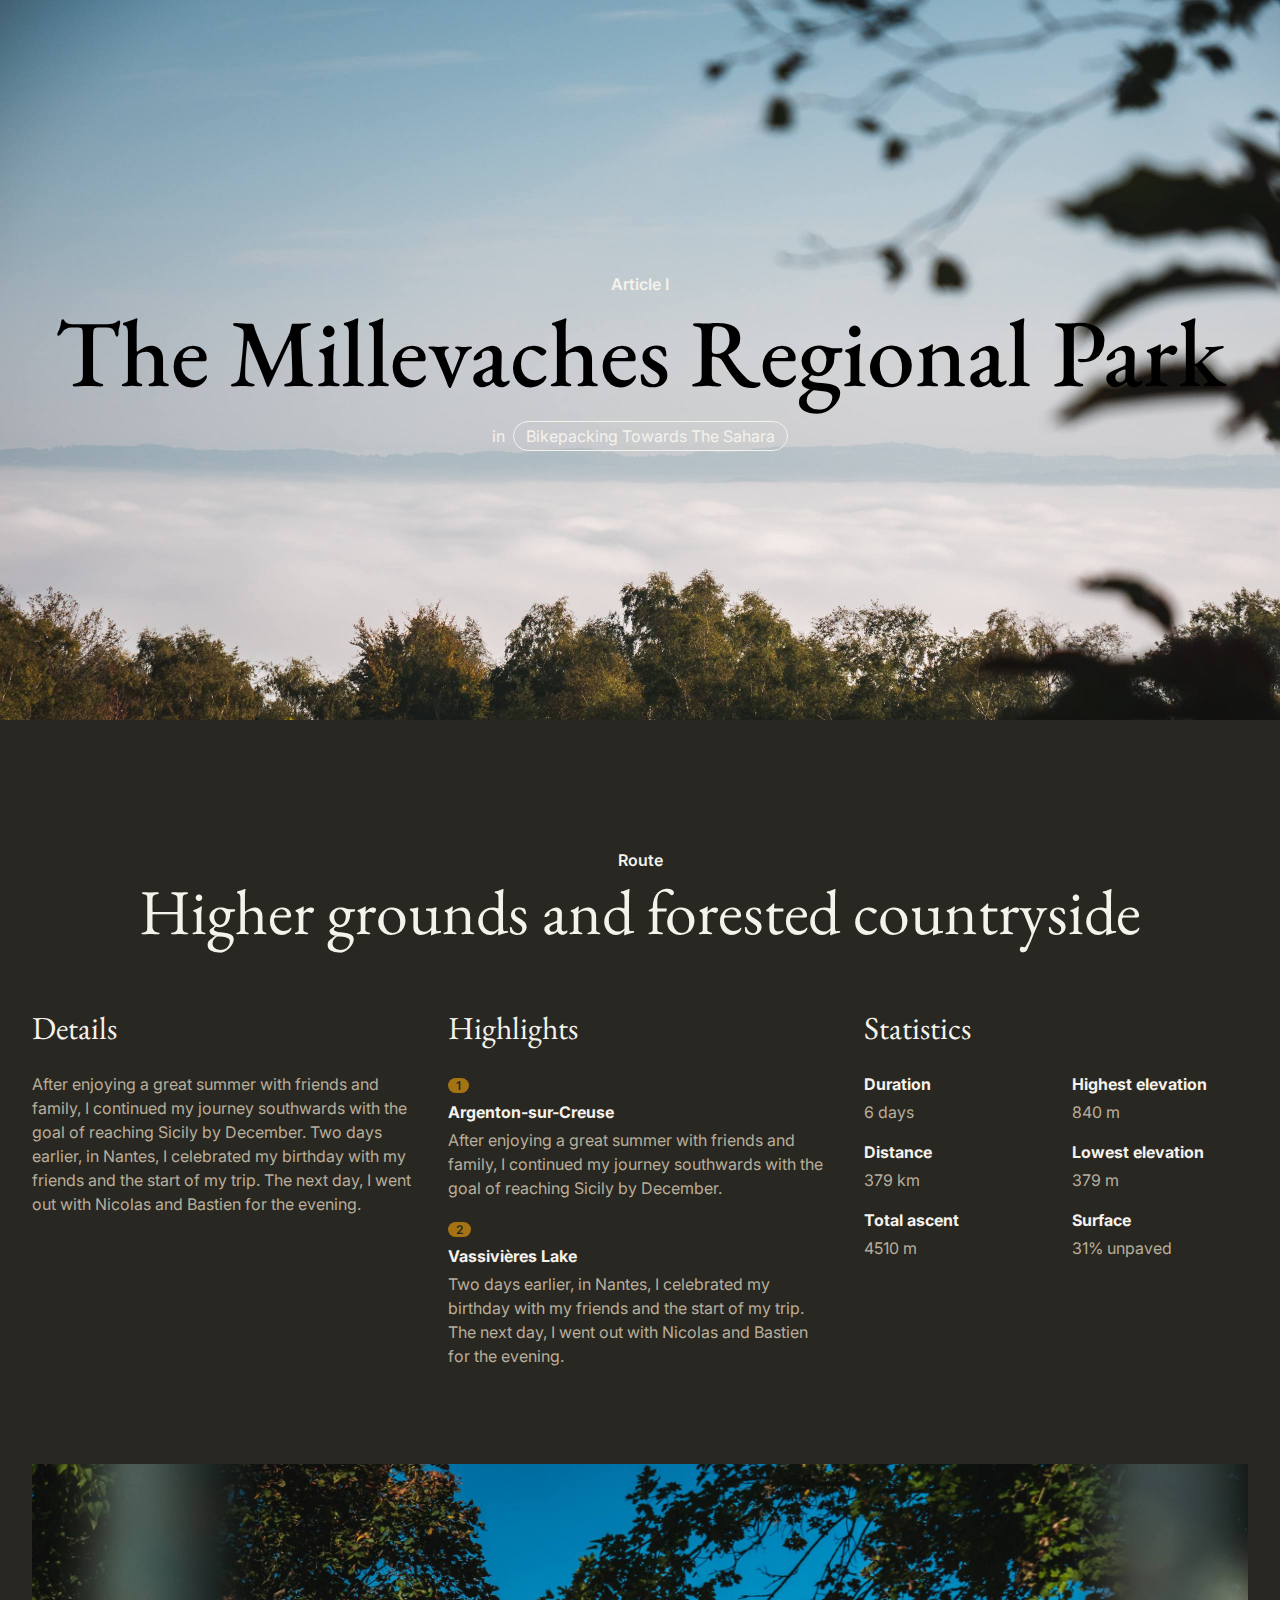
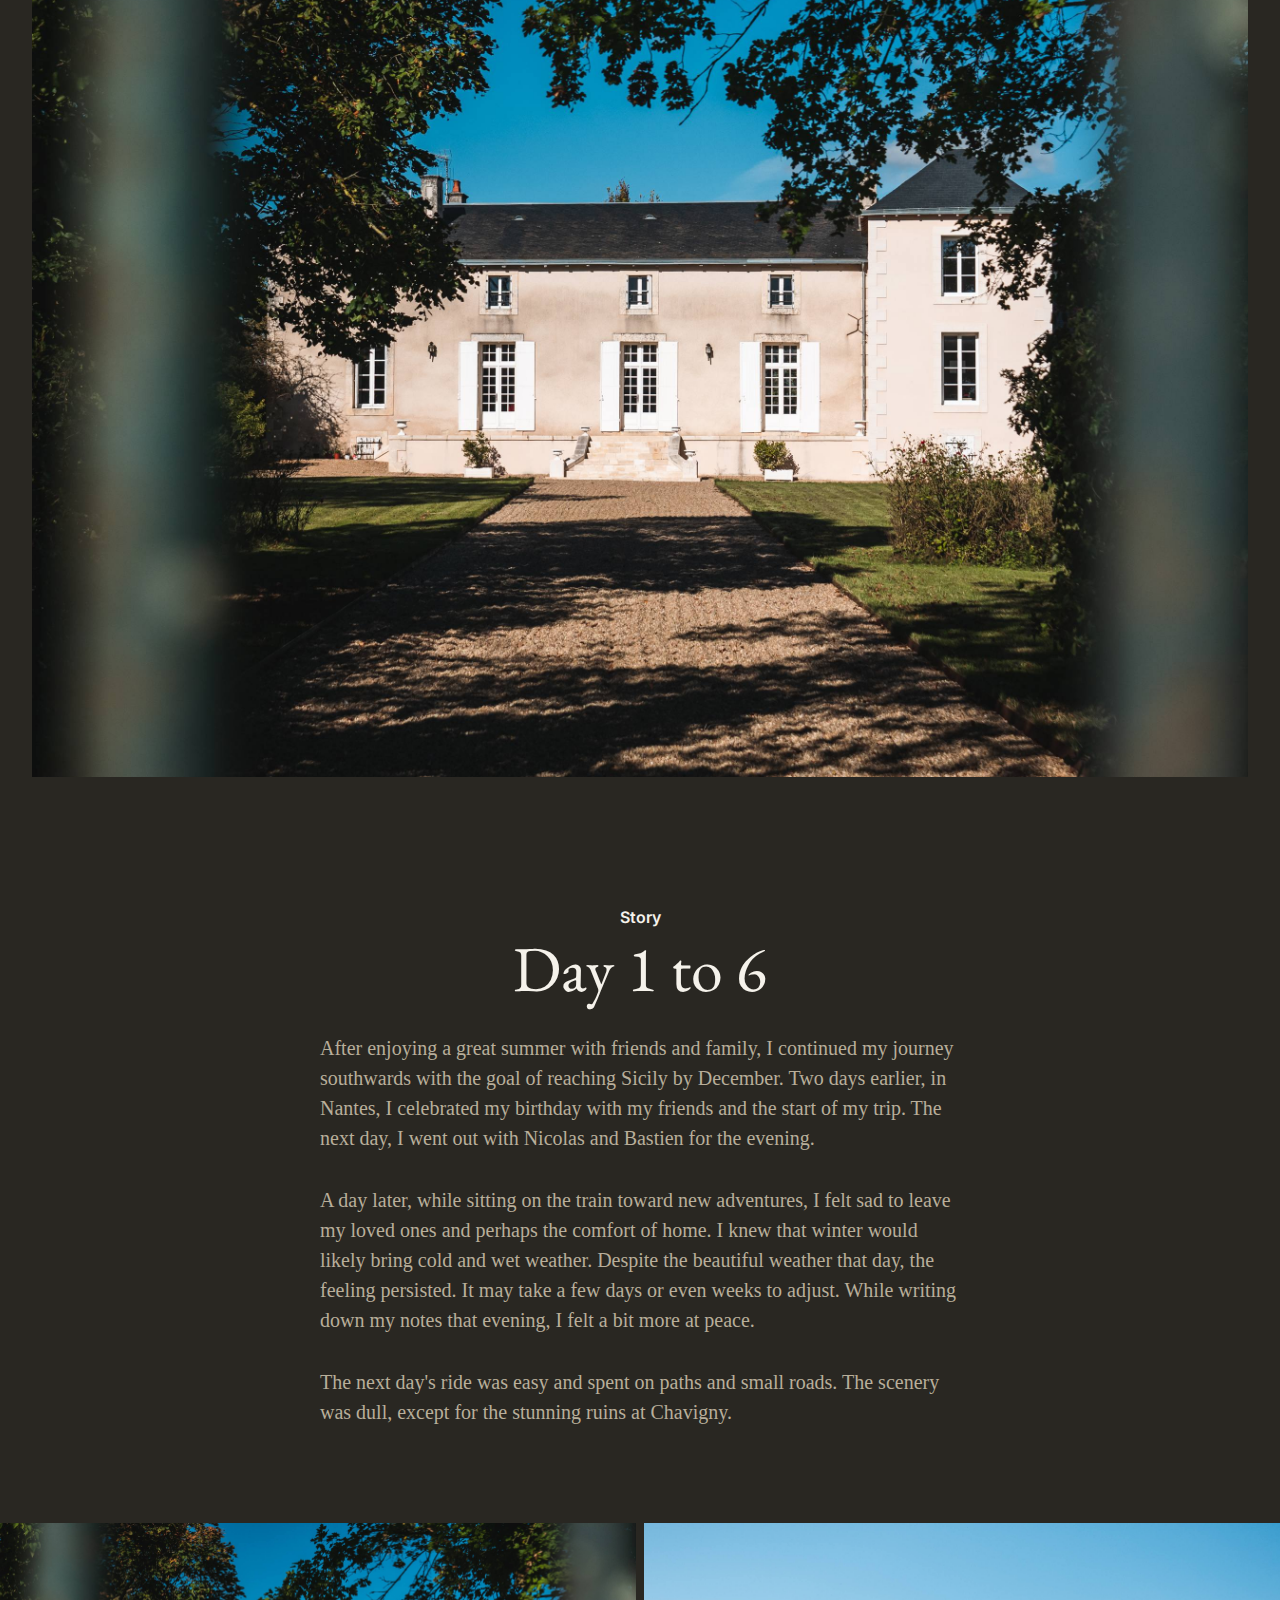
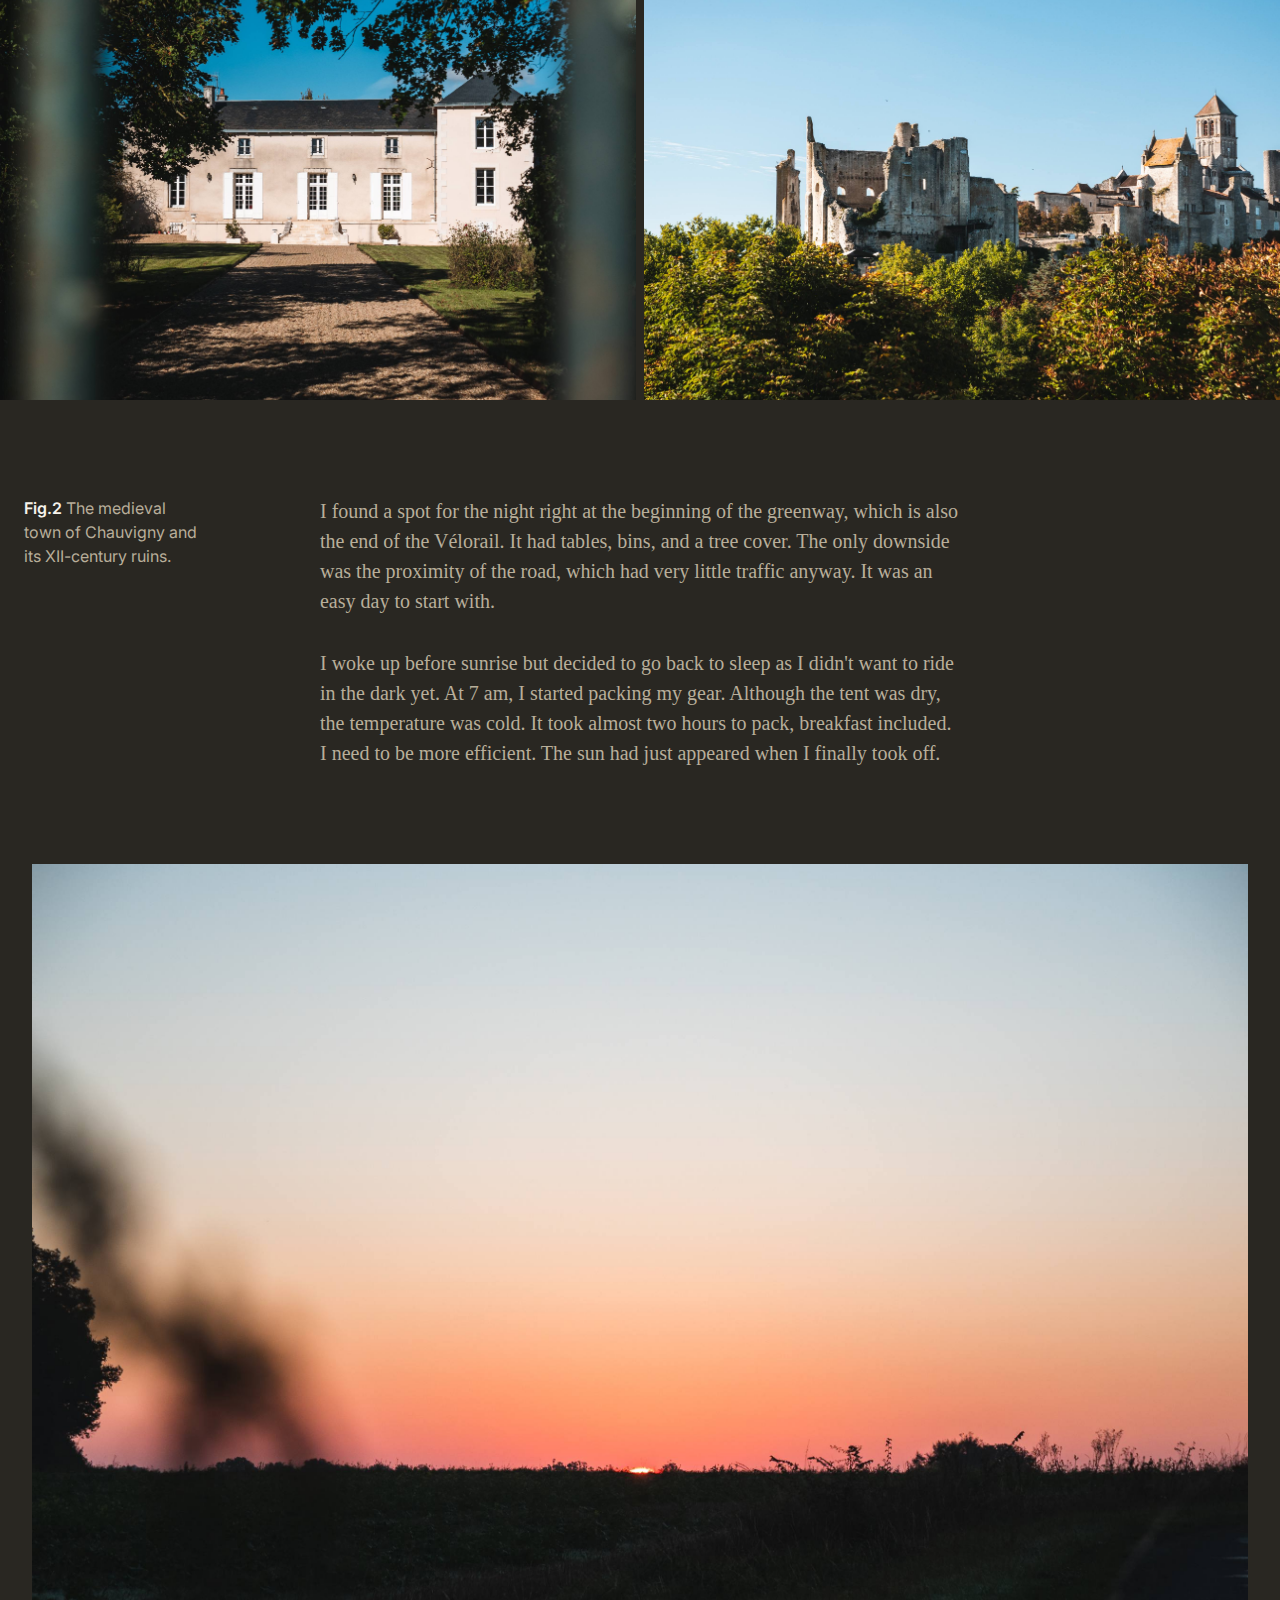
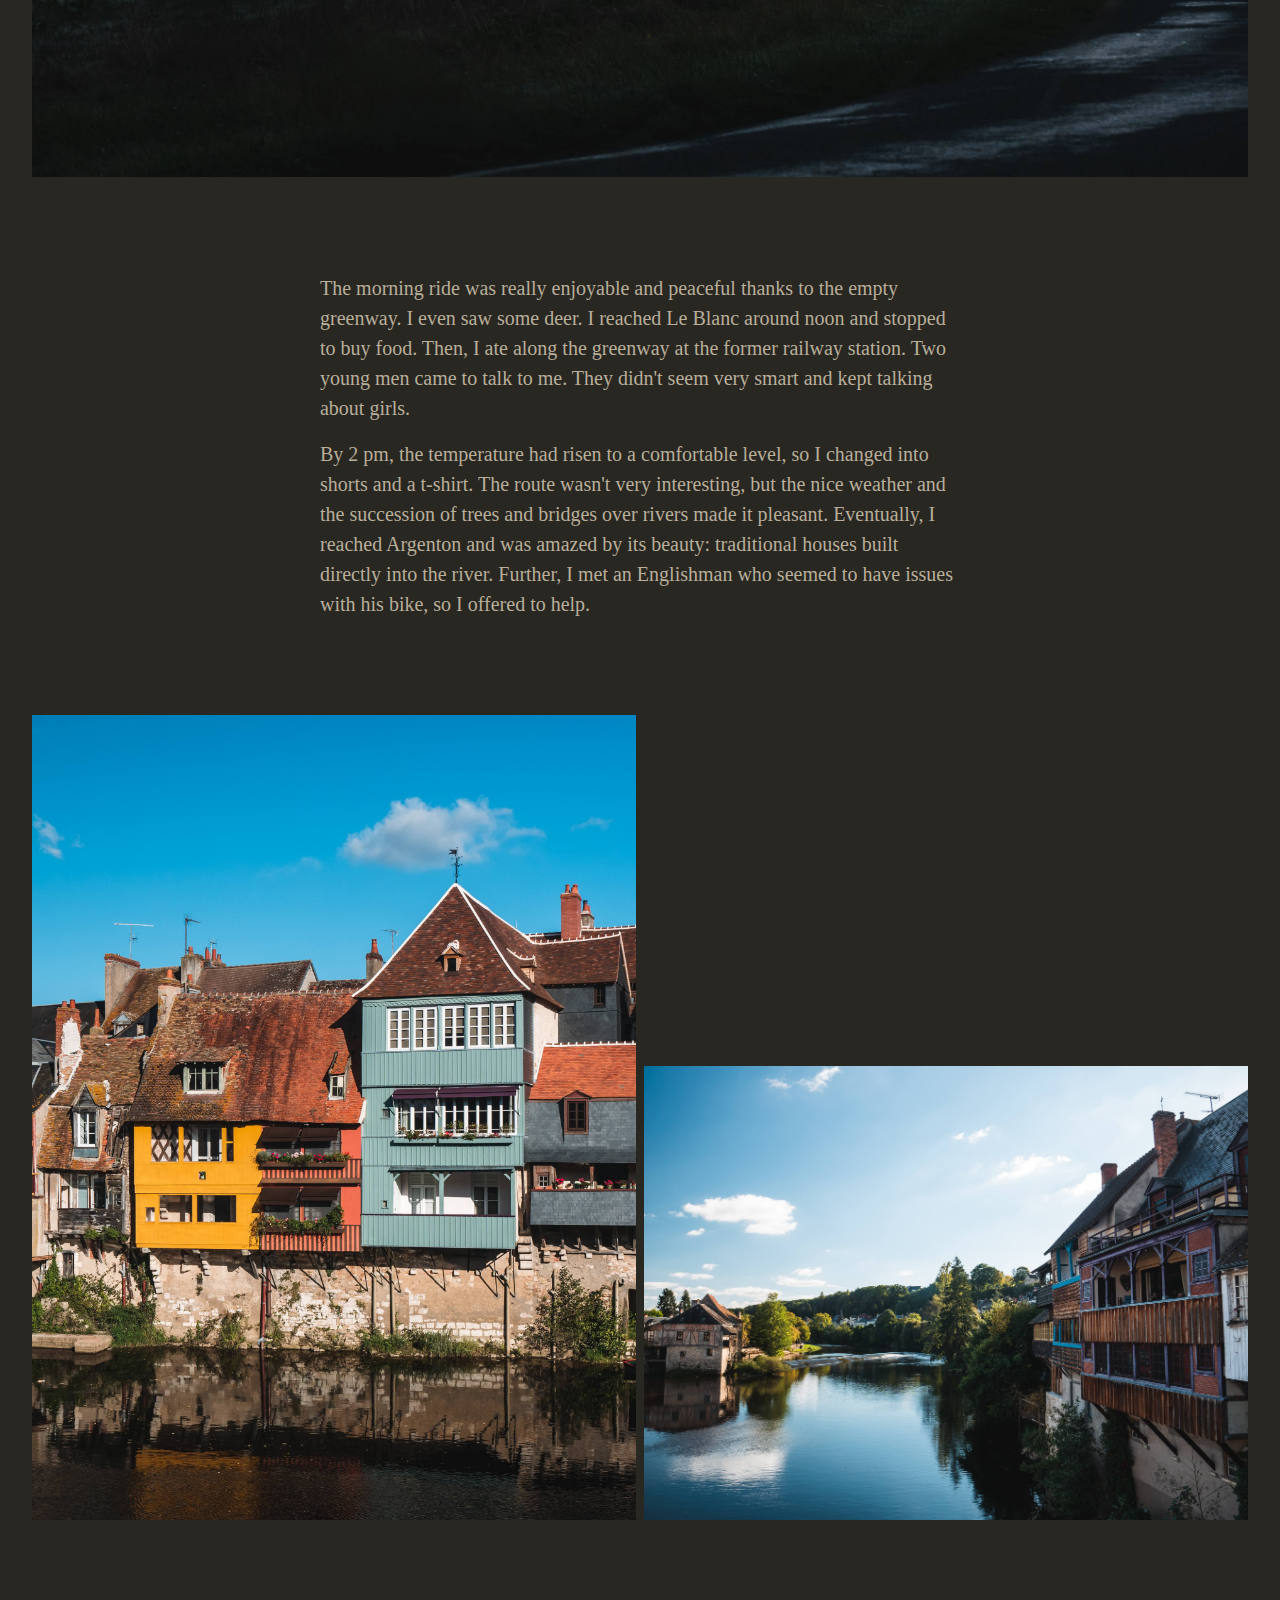
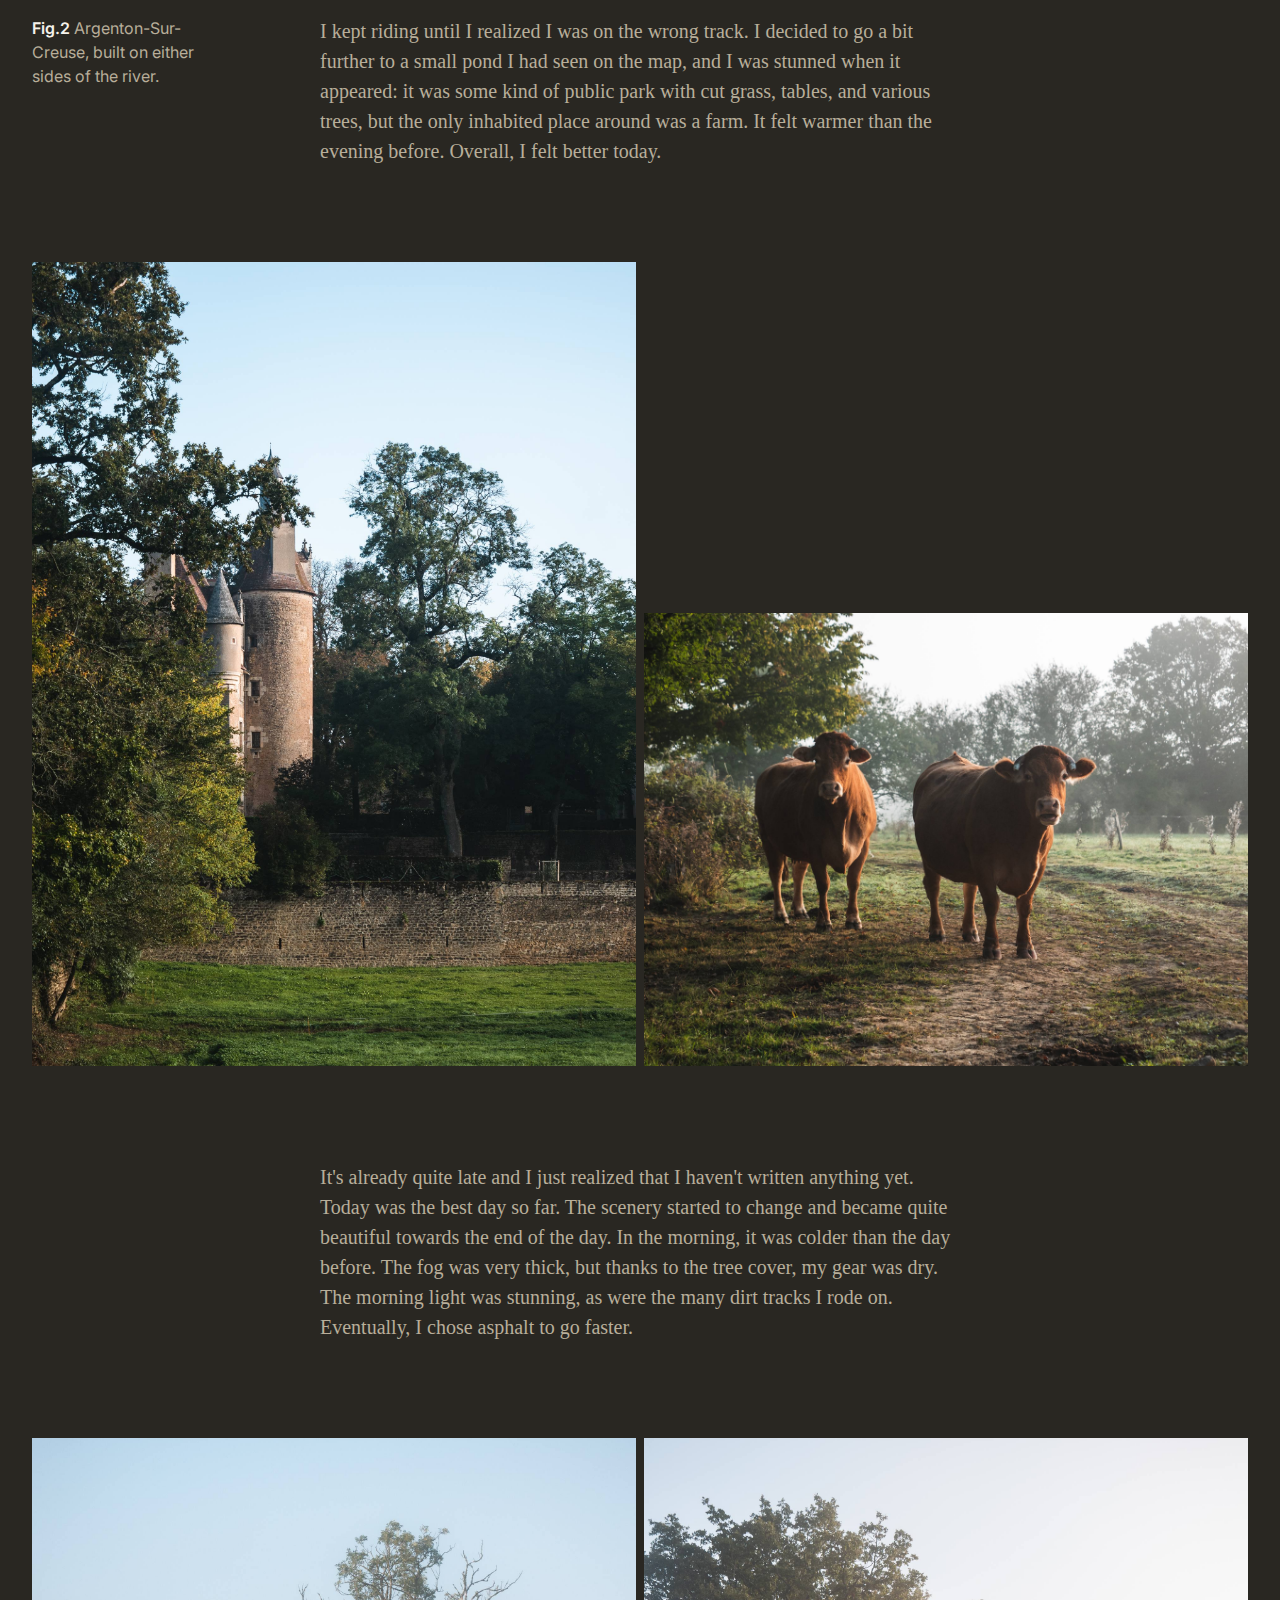
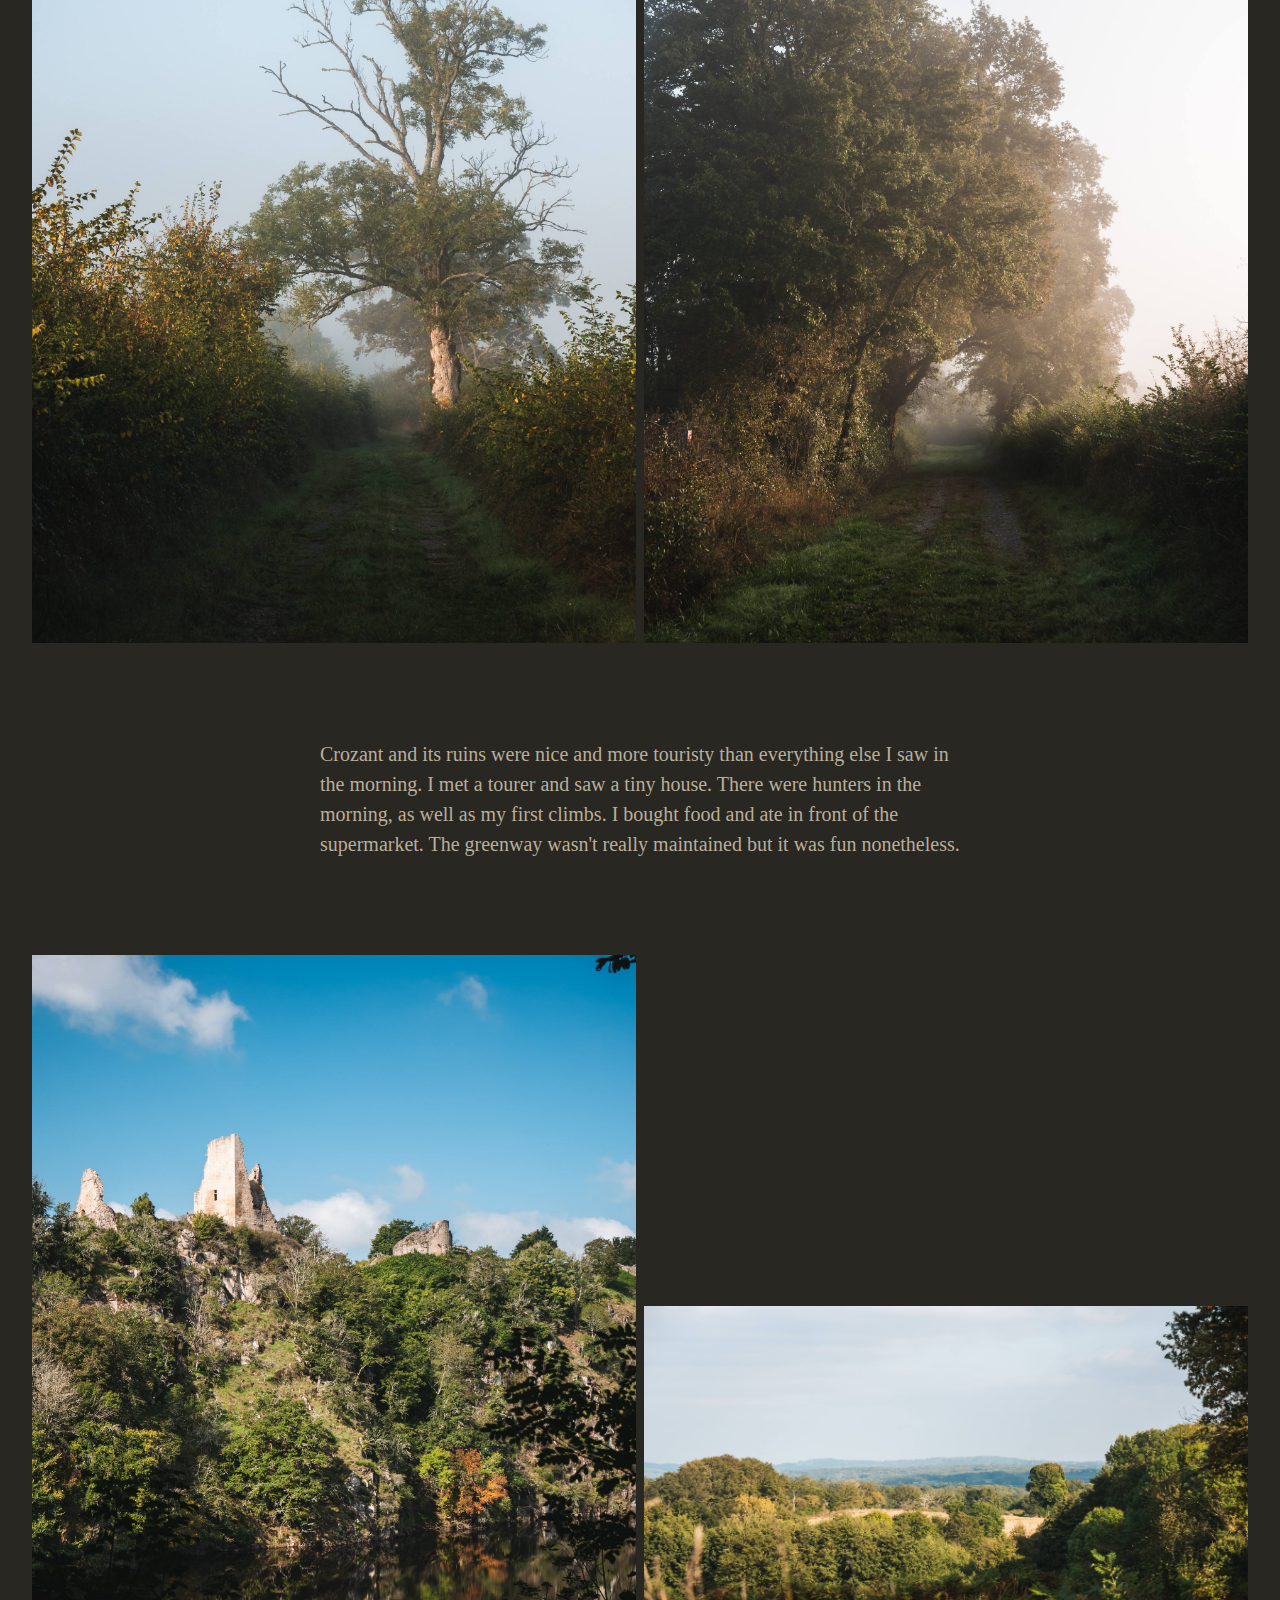
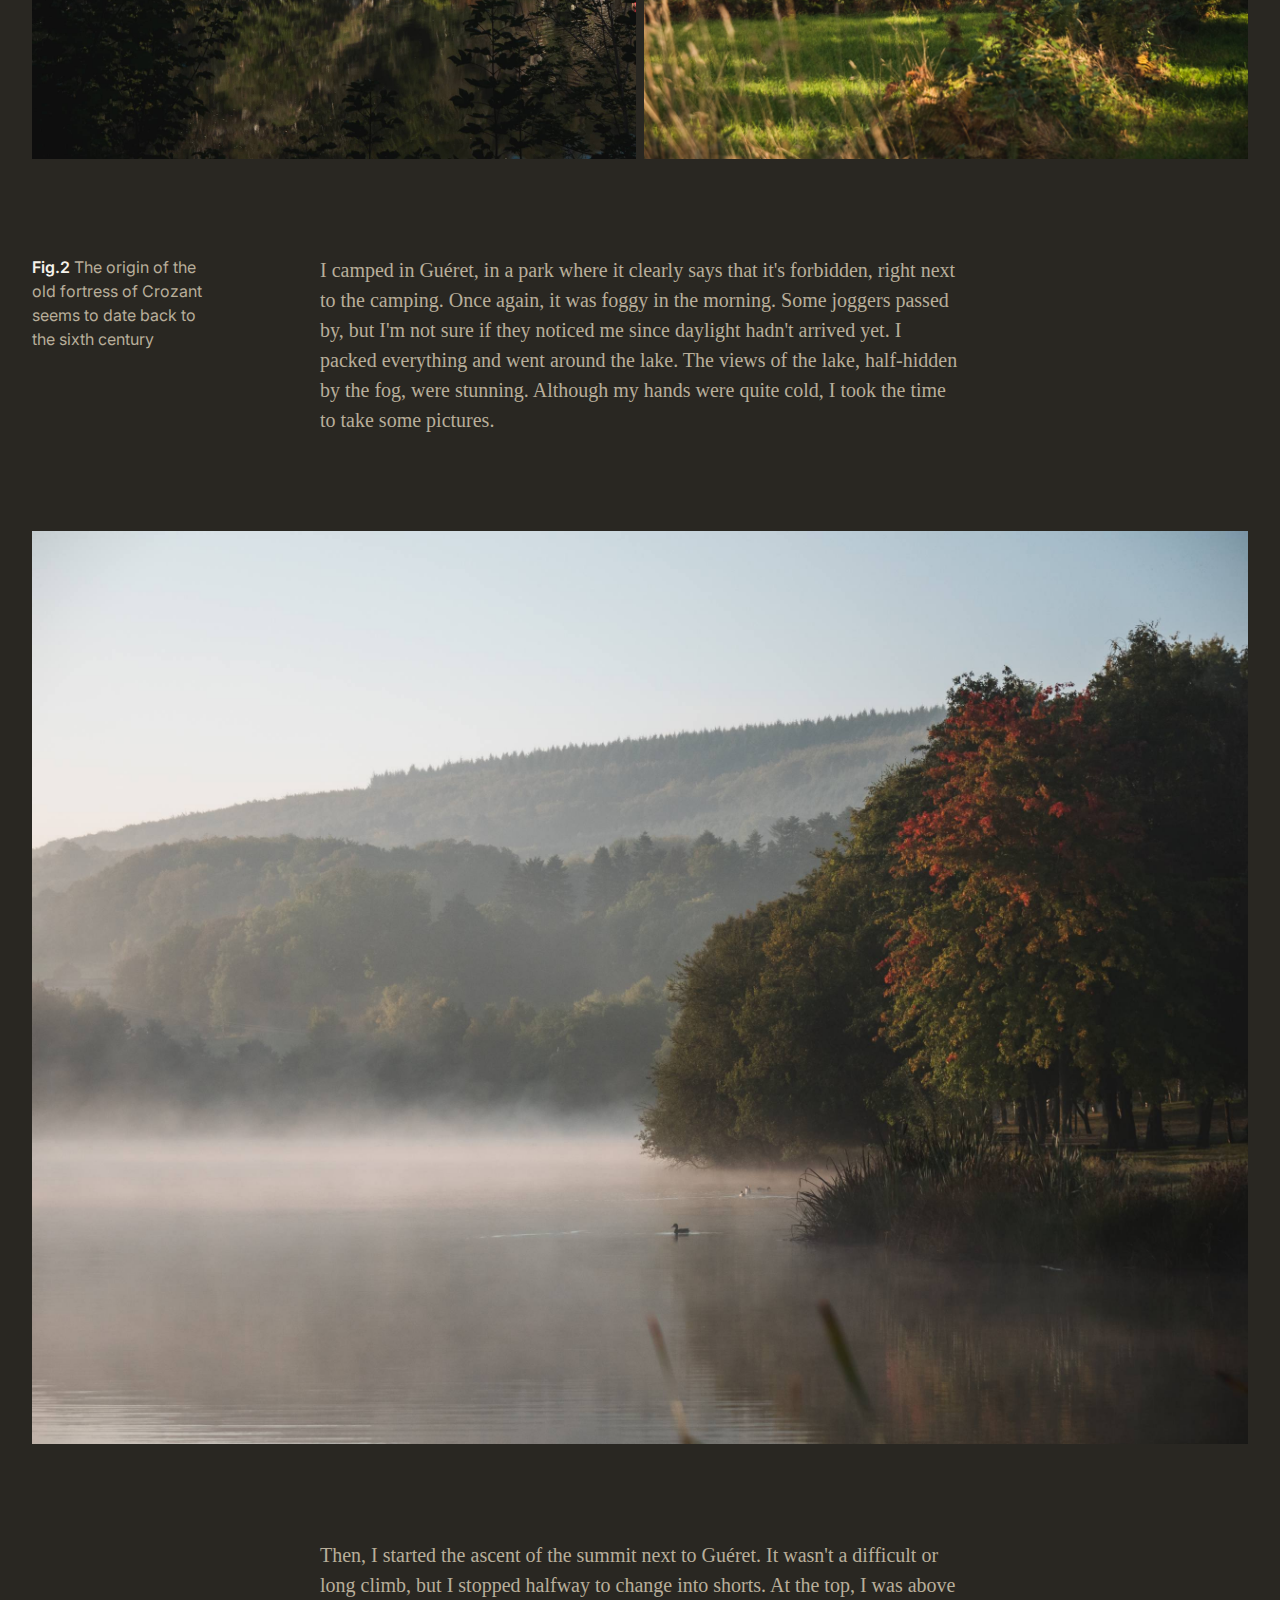
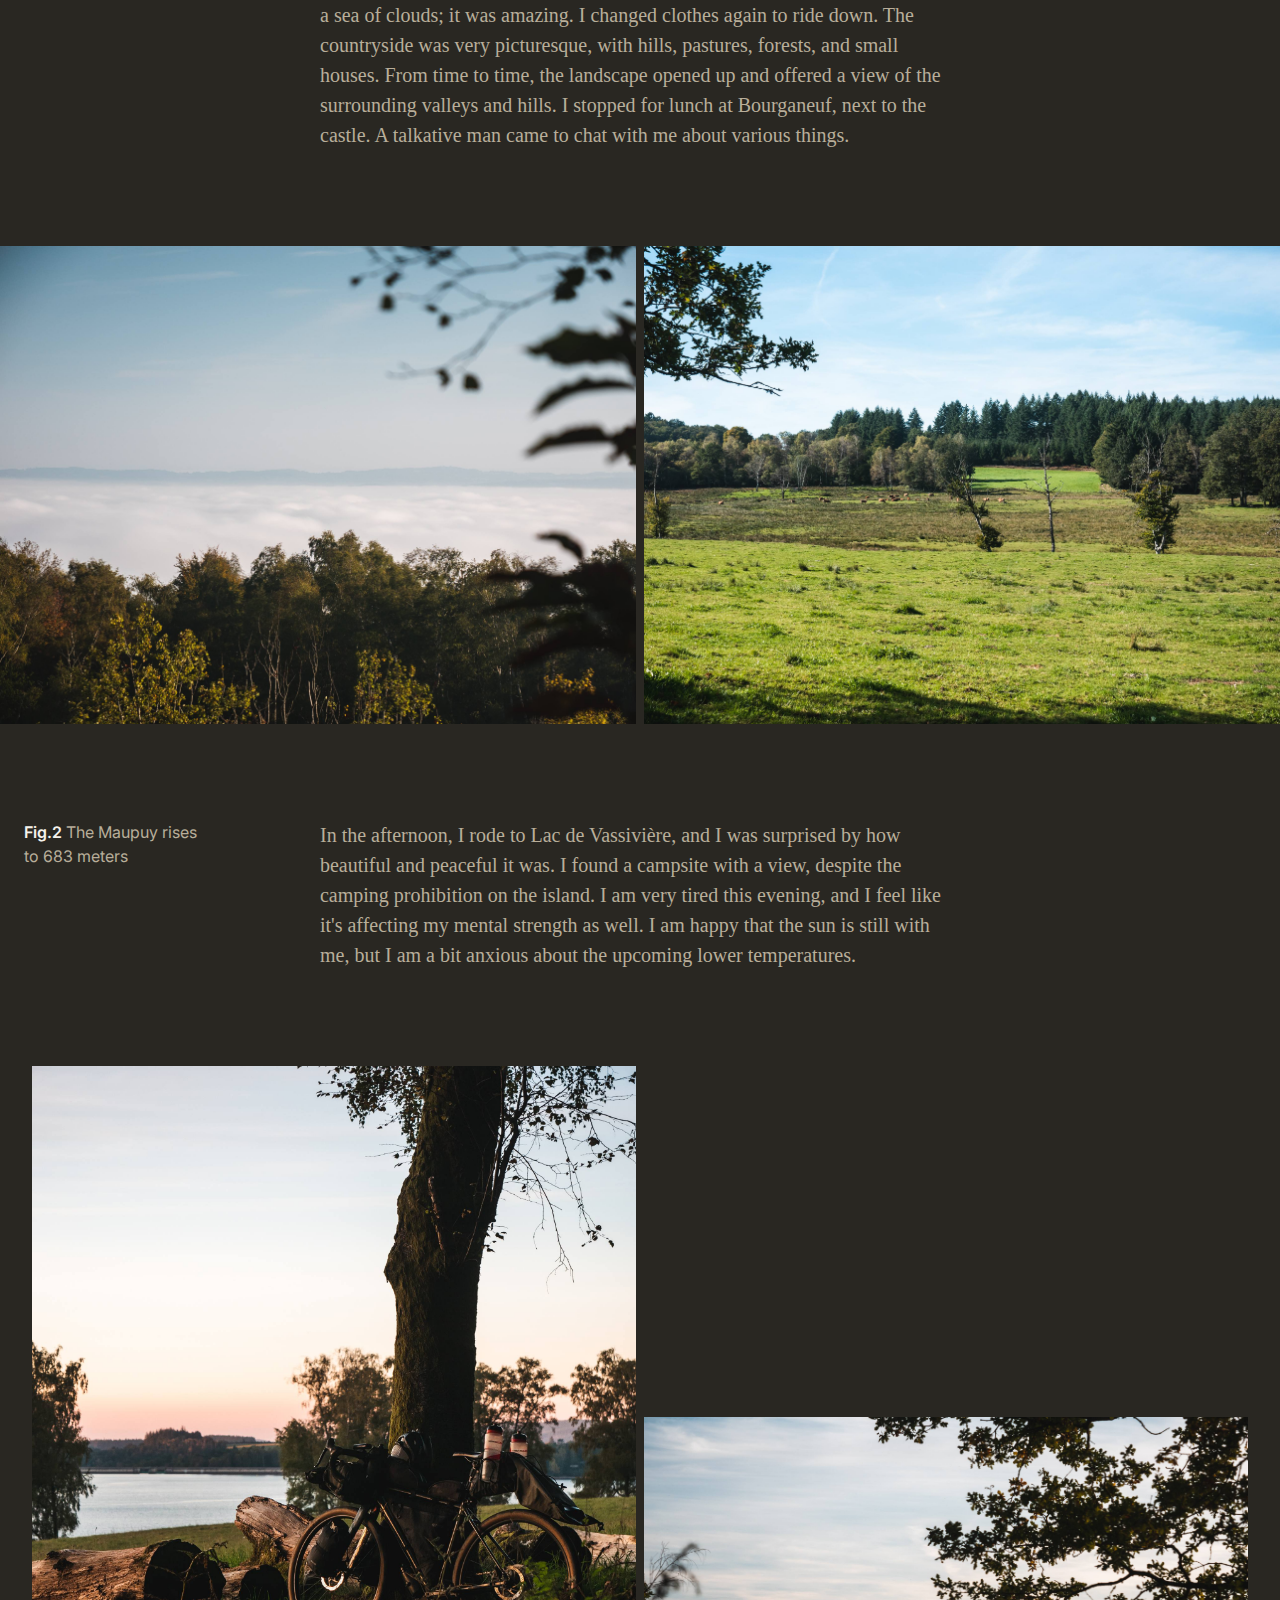
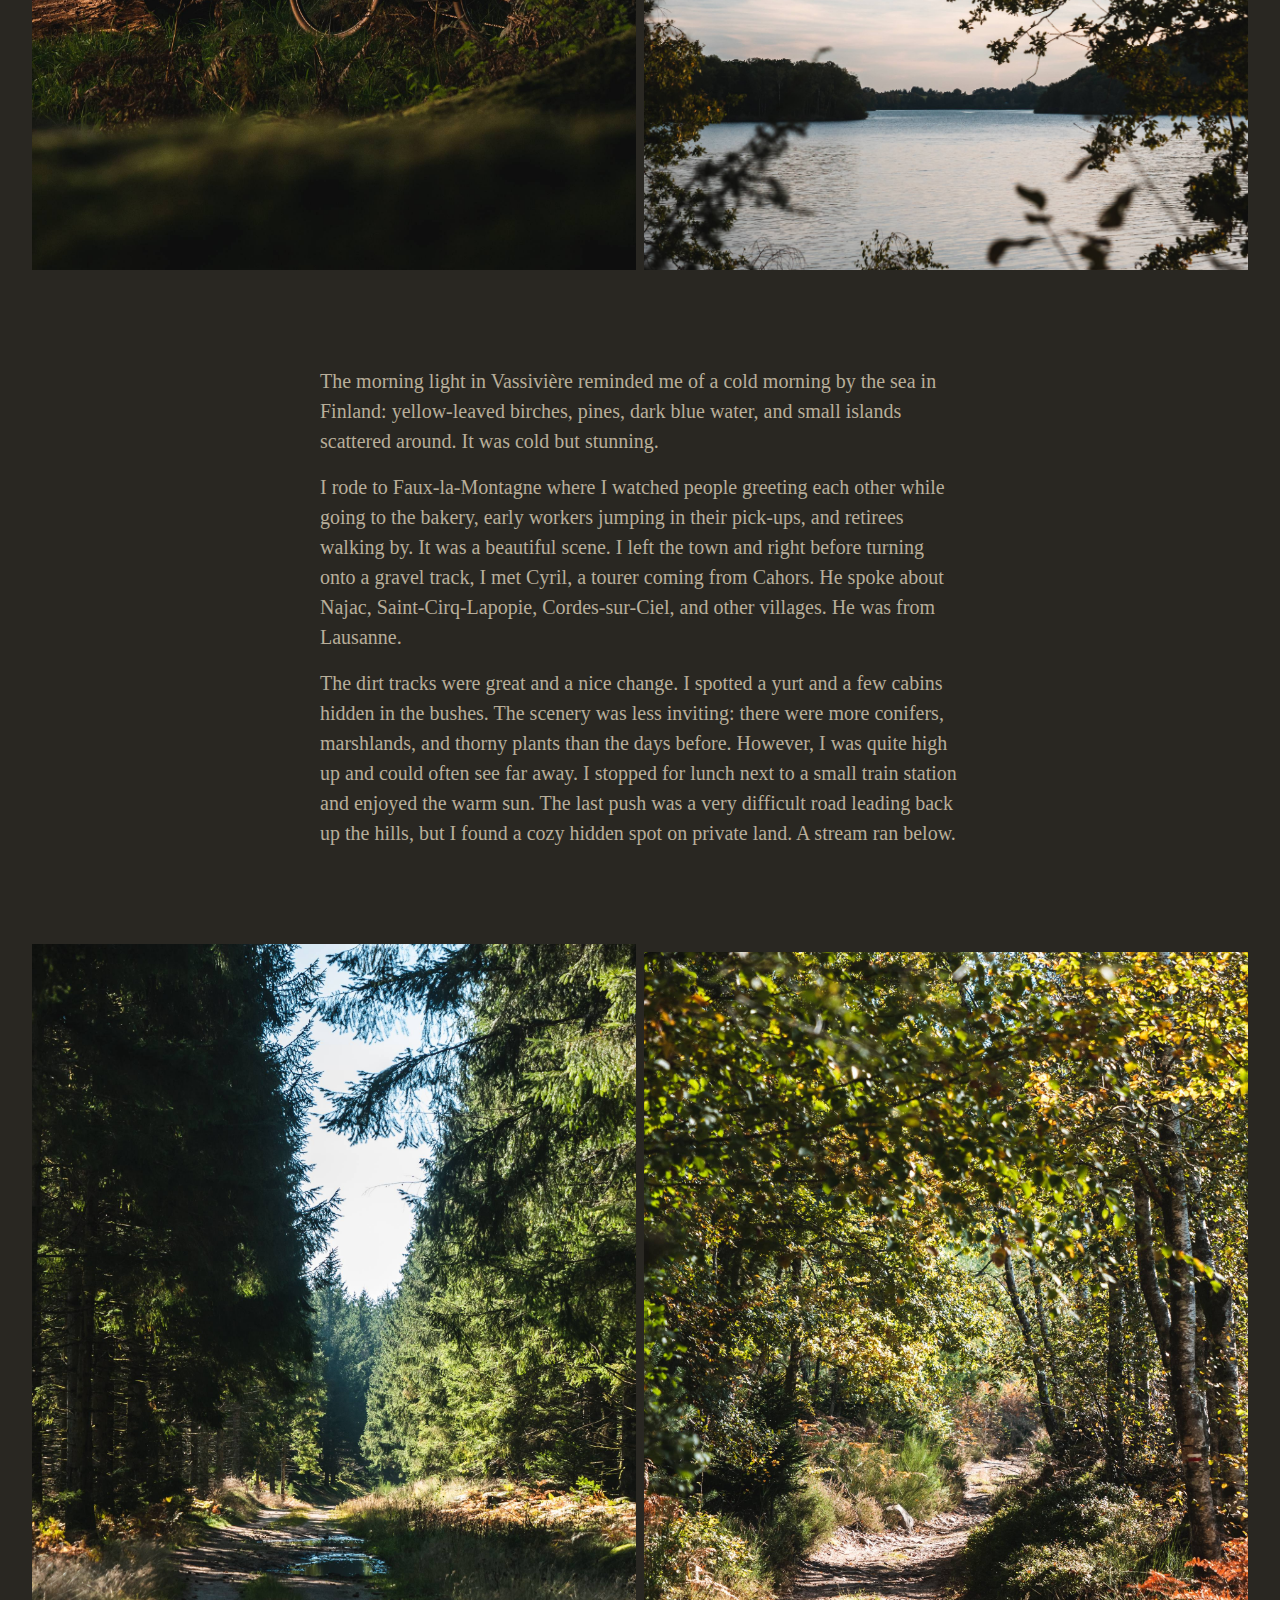
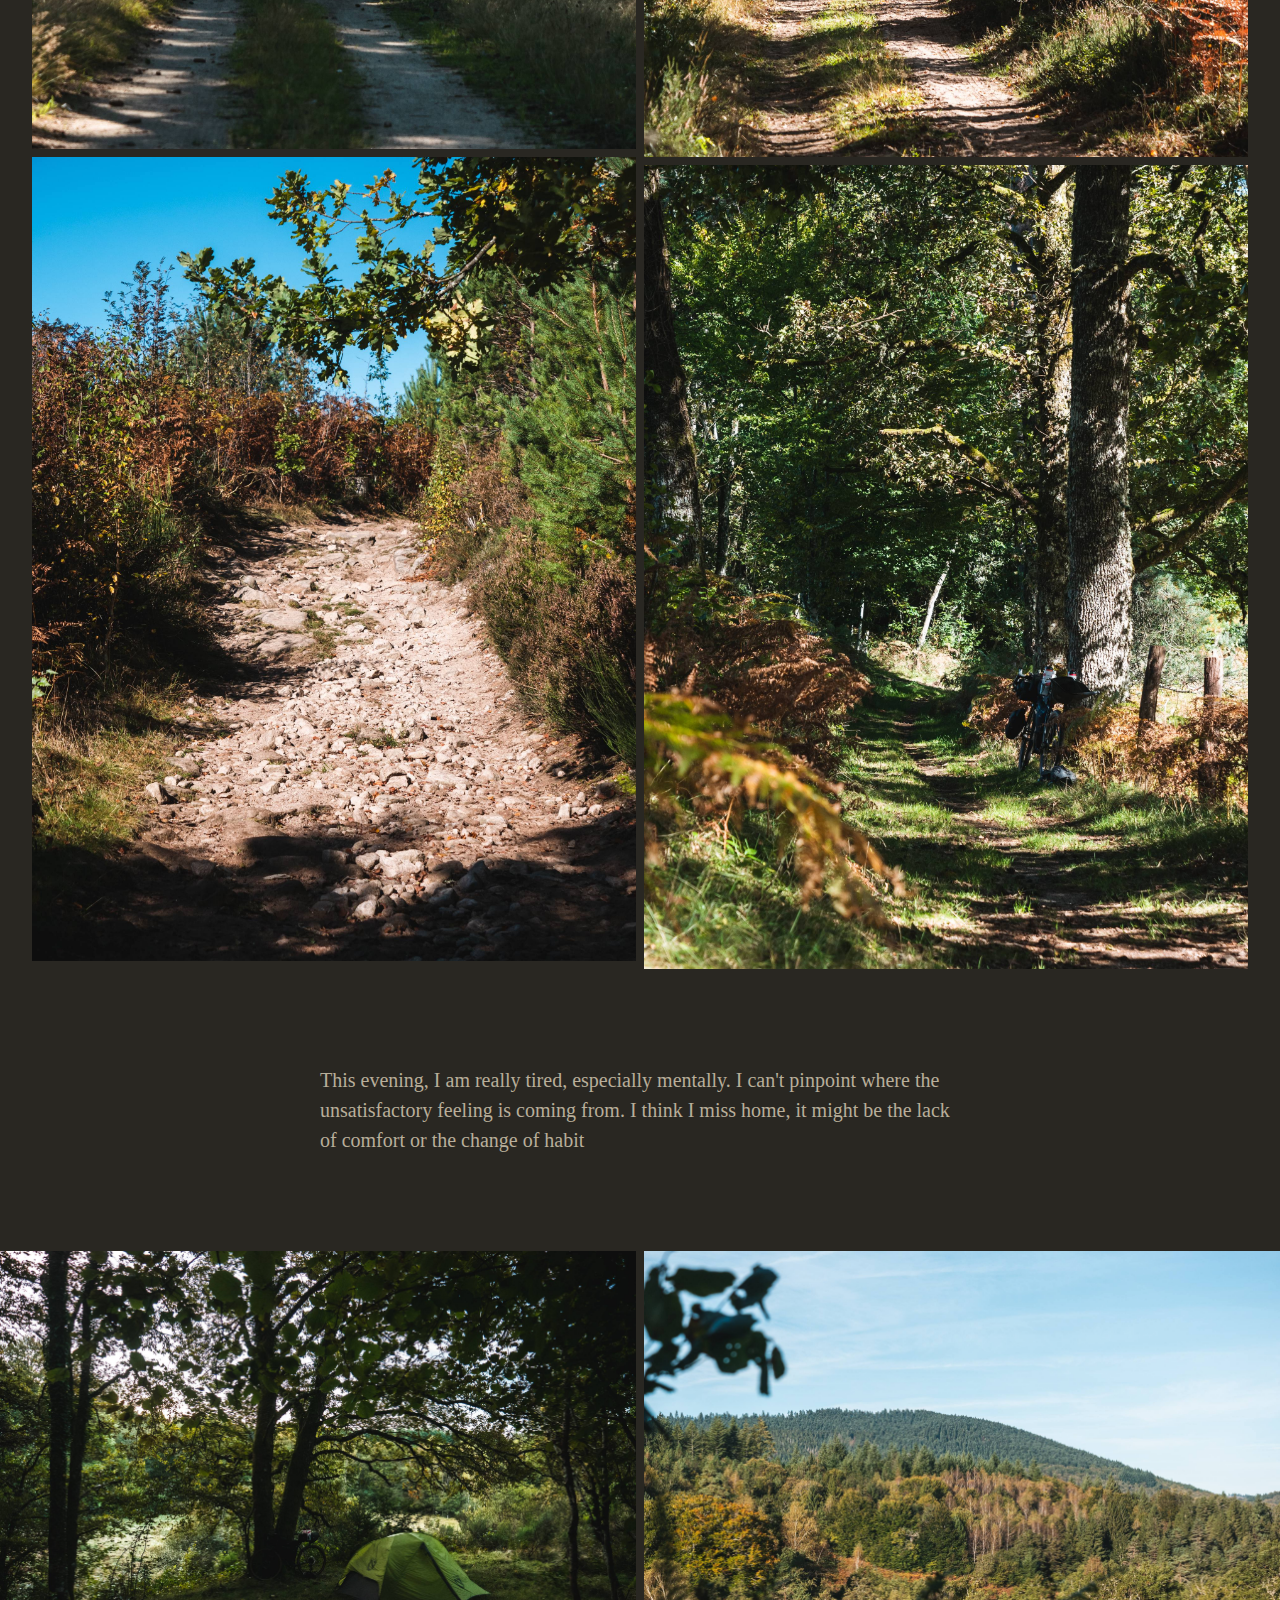
==== articles/the-millevaches-regional-parks.html @ d5e96c3b "1.0" ====
<!DOCTYPE html>
<html lang="en">
    <head>
        <meta charset="utf-8" />
        <title>Bikepacking La Brenne and Millevaches Regional Parks</title>
        <meta name="viewport" content="width=device-width, initial-scale=1.0">
        <link rel="preconnect" href="https://fonts.googleapis.com">
        <link rel="preconnect" href="https://fonts.gstatic.com" crossorigin>
        <link href="https://fonts.googleapis.com/css2?family=EB+Garamond:wght@500;600&family=Inter:wght@400;600&display=swap" rel="stylesheet">
        <link href="../output/main.css" rel="stylesheet">
    </head>
    <body class="bg-gray-16">
        
        <!-- HEADER -->
        
        <header class="flex justify-center" id="article-001" >
            <div class="container grid items-center s-px-16 m-px-24 l-px-0">
                <div class="s-col-span-4 m-col-span-12 l-col-span-12">
                    <p class="text-sm font-semibold text-center gray-96">Article I</p>
                    <h1 class="s-mt-8 text-3xl font-medium text-center primary-40">The Millevaches Regional Park</h1>
                    <p class="s-mt-24 text-sm text-center gray-96">in<a class="s-ml-8 tag gray-96 s-text-sm" href="../collections/bikepacking-towards-the-sahara.html">Bikepacking Towards The Sahara</a></p>
                </div>
            </div>
        </header>
        
        <!-- ROUTE -->
        
        <section class="flex justify-center s-mt-64 m-mt-96 l-mt-128">
            <div class="container grid s-px-16 m-px-24 l-px-0">
                <div class="s-col-span-4 m-col-span-12 l-col-span-12">
                    <p class="text-sm font-semibold text-center gray-96">Route</p>
                    <h2 class="s-mt-8 text-2xl text-center font-normal gray-96">Higher grounds and forested countryside</h2>
                </div>
                <ul class="grid s-col-span-4 m-col-span-12 l-col-span-12 s-mt-32 m-mt-48 l-mt-64">
                    <li class="s-col-span-4">
                        <h3 class="text-lg font-normal gray-96">Details</h3>
                        <p class="s-mt-16 m-mt-16 l-mt-24 text-sm gray-72">After enjoying a great summer with friends and family, I continued my journey southwards with the goal of reaching Sicily by December. Two days earlier, in Nantes, I celebrated my birthday with my friends and the start of my trip. The next day, I went out with Nicolas and Bastien for the evening.</p>
                    </li>
                    <li class="s-col-span-4 s-mt-32 m-mt-0">
                        <h3 class="text-lg font-normal gray-96">Highlights</h3>
                        <ul class="s-mt-16 m-mt-16 l-mt-24">
                            <li>
                                <ul>
                                    <li class="text-sm"><span class="badge text-xs font-semibold bg-primary-64 gray-16">1</span></li>
                                    <li class="s-mt-4 text-sm gray-96"><b>Argenton-sur-Creuse</b></li>
                                    <li class="s-mt-4 text-sm gray-72">After enjoying a great summer with friends and family, I continued my journey southwards with the goal of reaching Sicily by December.</li>
                                </ul>
                            </li>
                            <li class="s-mt-16">
                                <ul>
                                    <li class="text-sm"><span class="badge text-xs font-semibold bg-primary-64 gray-16">2</span></li>
                                    <li class="s-mt-4 text-sm gray-96"><b>Vassivières Lake</b></li>
                                    <li class="s-mt-4 text-sm gray-72">Two days earlier, in Nantes, I celebrated my birthday with my friends and the start of my trip. The next day, I went out with Nicolas and Bastien for the evening.</li>
                                </ul>
                            </li>
                        </ul>
                    </li>
                    <li class="s-col-span-4 s-mt-32 l-mt-0">
                        <h3 class="text-lg font-normal gray-96">Statistics</h3>
                        <ul class="grid-cols-2 s-mt-16 m-mt-16 l-mt-24">
                            <li class="s-col-span-1">
                                <ul>
                                    <li>
                                        <ul>
                                            <li class="text-sm gray-96"><b>Duration</b></li>
                                            <li class="s-mt-4 text-sm gray-72">6 days</li>
                                        </ul>
                                    </li>
                                    <li class="s-mt-16">
                                        <ul>
                                            <li class="text-sm gray-96"><b>Distance</b></li>
                                            <li class="s-mt-4 text-sm gray-72">379 km</li>
                                        </ul>
                                    </li>
                                    <li class="s-mt-16">
                                        <ul>
                                            <li class="text-sm gray-96"><b>Total ascent</b></li>
                                            <li class="s-mt-4 text-sm gray-72">4510 m</li>
                                        </ul>
                                    </li>
                                </ul>
                            </li>
                            <li class="s-col-span-1">
                                <ul>
                                    <li>
                                        <ul>
                                            <li class="text-sm gray-96"><b>Highest elevation</b></li>
                                            <li class="s-mt-4 text-sm gray-72">840 m</li>
                                        </ul>
                                    </li>
                                    <li class="s-mt-16">
                                        <ul>
                                            <li class="text-sm gray-96"><b>Lowest elevation</b></li>
                                            <li class="s-mt-4 text-sm gray-72">379 m</li>
                                        </ul>
                                    </li>
                                    <li class="s-mt-16">
                                        <ul>
                                            <li class="text-sm gray-96"><b>Surface</b></li>
                                            <li class="s-mt-4 text-sm gray-72">31% unpaved</li>
                                        </ul>
                                    </li>
                                </ul>
                            </li>
                        </ul>
                    </li>
                </ul>
                <img class="s-col-span-4 m-col-span-12 l-col-span-12 s-mt-48 l-mt-96" src="../assets/20211007-163157.jpg">
            </div>
        </section>
        
        <!-- STORY -->
        
        <section class="flex justify-center s-mt-64 m-mt-96 l-mt-128">
            <div class="container grid s-px-16 m-px-24 l-px-0">
                <div class="s-col-span-4 m-col-span-12 l-col-span-12 content-w justify-self-center">
                    <p class="text-sm font-semibold text-center gray-96">Story</p>
                    <h4 class="s-mt-8 text-2xl text-center font-normal gray-96">Day 1 to 6</h4>
                    <p class="s-mt-16 m-mt-24 l-mt-32 text-md gray-72">After enjoying a great summer with friends and family, I continued my journey southwards with the goal of reaching Sicily by December. Two days earlier, in Nantes, I celebrated my birthday with my friends and the start of my trip. The next day, I went out with Nicolas and Bastien for the evening.</p>
                    <p class="s-mt-16 m-mt-24 l-mt-32 text-md gray-72">A day later, while sitting on the train toward new adventures, I felt sad to leave my loved ones and perhaps the comfort of home. I knew that winter would likely bring cold and wet weather. Despite the beautiful weather that day, the feeling persisted. It may take a few days or even weeks to adjust. While writing down my notes that evening, I felt a bit more at peace.</p>
                    <p class="s-mt-16 m-mt-24 l-mt-32 text-md gray-72">The next day's ride was easy and spent on paths and small roads. The scenery was dull, except for the stunning ruins at Chavigny.</p>
                </div>
            </div>
        </section>
        <div class="grid-cols-2 gap-8 s-mt-32 m-mt-64 l-mt-96">
            <img class="s-col-span-2 m-col-span-1" src="../assets/20211007-163157.jpg">
            <img class="s-col-span-2 m-col-span-1 s-mt-8 m-mt-0" src="../assets/20211007-173054.jpg">
        </div>
        <section class="grid s-px-16 m-px-24">
            <p class="s-col-span-4 m-col-span-12 l-col-1-3 s-mt-16 m-mt-24 l-mt-96 text-sm gray-72"><span class="font-semibold gray-96">Fig.2</span> The medieval town of Chauvigny and its XII-century ruins.</p>
            <p class="s-col-span-4 m-col-span-12 l-col-3-11 s-mt-32 m-mt-64 l-mt-96 content-w justify-self-center text-md gray-72">I found a spot for the night right at the beginning of the greenway, which is also the end of the Vélorail. It had tables, bins, and a tree cover. The only downside was the proximity of the road, which had very little traffic anyway. It was an easy day to start with.</p>
        </section>
        <section class="grid s-px-16 m-px-24 l-px-0">
            <p class="s-col-span-4 m-col-span-12 l-col-3-11 s-mt-16 m-mt-24 l-mt-32 content-w justify-self-center text-md gray-72">I woke up before sunrise but decided to go back to sleep as I didn't want to ride in the dark yet. At 7 am, I started packing my gear. Although the tent was dry, the temperature was cold. It took almost two hours to pack, breakfast included. I need to be more efficient. The sun had just appeared when I finally took off.</p>
        </section>
        <section class="flex justify-center">
            <img class="container s-mt-32 m-mt-64 l-mt-96" src="../assets/20211008-083048.jpg">
        </section>
        <section class="grid s-px-16 m-px-24 l-px-0">
            <p class="s-col-span-4 m-col-span-12 l-col-3-11 s-mt-32 m-mt-64 l-mt-96 content-w justify-self-center text-md gray-72">The morning ride was really enjoyable and peaceful thanks to the empty greenway. I even saw some deer. I reached Le Blanc around noon and stopped to buy food. Then, I ate along the greenway at the former railway station. Two young men came to talk to me. They didn't seem very smart and kept talking about girls.</p>
            <p class="s-col-span-4 m-col-span-12 l-col-3-11 s-mt-16 content-w justify-self-center text-md gray-72">By 2 pm, the temperature had risen to a comfortable level, so I changed into shorts and a t-shirt. The route wasn't very interesting, but the nice weather and the succession of trees and bridges over rivers made it pleasant. Eventually, I reached Argenton and was amazed by its beauty: traditional houses built directly into the river. Further, I met an Englishman who seemed to have issues with his bike, so I offered to help.</p>
        </section>
        <section class="flex justify-center">
            <div class="container grid gap-8">
                <img class="s-col-span-4 m-col-span-6 l-col-1-7 s-mt-32 m-mt-64 l-mt-96" src="../assets/20211008-171754.jpg">
                <img class="s-col-span-4 m-col-span-6 l-col-7-13 s-mt-8 m-mt-0 self-end" src="../assets/20211008-171835.jpg">
            </div>
        </section>
        <section class="flex justify-center">
            <div class="container grid s-px-16 m-px-24 l-px-0">
                <p class="s-col-span-4 m-col-span-12 l-col-1-3 s-mt-16 m-mt-24 l-mt-96 text-sm gray-72"><span class="font-semibold gray-96">Fig.2</span> Argenton-Sur-Creuse, built on either sides of the river.</p>
                <p class="s-col-span-4 m-col-span-12 l-col-3-11 s-mt-32 m-mt-64 l-mt-96 content-w justify-self-center text-md gray-72">I kept riding until I realized I was on the wrong track. I decided to go a bit further to a small pond I had seen on the map, and I was stunned when it appeared: it was some kind of public park with cut grass, tables, and various trees, but the only inhabited place around was a farm. It felt warmer than the evening before. Overall, I felt better today.</p>
            </div>
        </section>
        <section class="flex justify-center">
            <div class="container grid gap-8">
                <img class="s-col-span-4 m-col-span-6 l-col-1-7 s-mt-32 m-mt-64 l-mt-96" src="../assets/20211009-101424.jpg">
                <img class="s-col-span-4 m-col-span-6 l-col-7-13 s-mt-8 m-mt-0 self-end" src="../assets/20211009-092531.jpg">
            </div>
        </section>
        <section class="flex justify-center">
            <div class="container grid s-px-16 m-px-24 l-px-0">
                <p class="s-col-span-4 m-col-span-12 l-col-3-11 s-mt-32 m-mt-64 l-mt-96 content-w justify-self-center text-md gray-72">It's already quite late and I just realized that I haven't written anything yet. Today was the best day so far. The scenery started to change and became quite beautiful towards the end of the day. In the morning, it was colder than the day before. The fog was very thick, but thanks to the tree cover, my gear was dry. The morning light was stunning, as were the many dirt tracks I rode on. Eventually, I chose asphalt to go faster.</p>
            </div>
        </section>
        <section class="flex justify-center s-mt-32 m-mt-64 l-mt-96">
            <div class="container grid gap-8">
                <img class="s-col-span-4 m-col-span-6 l-col-1-7" src="../assets/20211009-094126.jpg">
                <img class="s-col-span-4 m-col-span-6 l-col-7-13 s-mt-8 m-mt-0" src="../assets/20211009-094151.jpg">
            </div>
        </section>
        <section class="flex justify-center">
            <div class="container grid s-px-16 m-px-24 l-px-0">
                <p class="s-col-span-4 m-col-span-12 l-col-3-11 s-mt-32 m-mt-64 l-mt-96 content-w justify-self-center text-md gray-72">Crozant and its ruins were nice and more touristy than everything else I saw in the morning. I met a tourer and saw a tiny house. There were hunters in the morning, as well as my first climbs. I bought food and ate in front of the supermarket. The greenway wasn't really maintained but it was fun nonetheless.</p>
                </div>
        </section>
        <section class="flex justify-center s-mt-32 m-mt-64 l-mt-96">
            <div class="container grid gap-8">
                <img class="s-col-span-4 m-col-span-6 l-col-1-7" src="../assets/20211009-124145.jpg">
                <img class="s-col-span-4 m-col-span-6 l-col-7-13 s-mt-8 m-mt-0 self-end" src="../assets/20211009-171728.jpg">
            </div>
        </section>
        <section class="flex justify-center">
            <div class="container grid s-px-16 m-px-24 l-px-0">
                <p class="s-col-span-4 m-col-span-12 l-col-1-3 s-mt-16 m-mt-24 l-mt-96 text-sm gray-72"><span class="font-semibold gray-96">Fig.2</span> The origin of the old fortress of Crozant seems to date back to the sixth century</p>
                <p class="s-col-span-4 m-col-span-12 l-col-3-11 s-mt-32 m-mt-64 l-mt-96 content-w justify-self-center text-md gray-72">I camped in Guéret, in a park where it clearly says that it's forbidden, right next to the camping. Once again, it was foggy in the morning. Some joggers passed by, but I'm not sure if they noticed me since daylight hadn't arrived yet. I packed everything and went around the lake. The views of the lake, half-hidden by the fog, were stunning. Although my hands were quite cold, I took the time to take some pictures.</p>
                <img class="s-col-span-4 m-col-span-12 l-col-span-12 s-mt-32 m-mt-64 l-mt-96" src="../assets/20211010-090843.jpg">
                <p class="s-col-span-4 m-col-span-12 l-col-3-11 s-mt-32 m-mt-64 l-mt-96 content-w justify-self-center text-md gray-72">Then, I started the ascent of the summit next to Guéret. It wasn't a difficult or long climb, but I stopped halfway to change into shorts. At the top, I was above a sea of clouds; it was amazing. I changed clothes again to ride down. The countryside was very picturesque, with hills, pastures, forests, and small houses. From time to time, the landscape opened up and offered a view of the surrounding valleys and hills. I stopped for lunch at Bourganeuf, next to the castle. A talkative man came to chat with me about various things.</p>
            </div>
        </section>
        <div class="grid-cols-2 gap-8 s-mt-32 m-mt-64 l-mt-96">
            <img class="s-col-span-2 m-col-span-1" src="../assets/20211010-100008.jpg">
            <img class="s-col-span-2 m-col-span-1 s-mt-8 m-mt-0" src="../assets/20211010-155333.jpg">
        </div>
        <section class="grid s-px-16 m-px-24">
            <p class="s-col-span-4 m-col-span-12 l-col-1-3 s-mt-16 m-mt-24 l-mt-96 text-sm gray-72"><span class="font-semibold gray-96">Fig.2</span> The Maupuy rises to 683 meters</p>
            <p class="s-col-span-4 m-col-span-12 l-col-3-11 s-mt-32 m-mt-64 l-mt-96 content-w justify-self-center text-md gray-72">In the afternoon, I rode to Lac de Vassivière, and I was surprised by how beautiful and peaceful it was. I found a campsite with a view, despite the camping prohibition on the island. I am very tired this evening, and I feel like it's affecting my mental strength as well. I am happy that the sun is still with me, but I am a bit anxious about the upcoming lower temperatures.</p>
        </section>
        <section class="flex justify-center s-mt-32 m-mt-64 l-mt-96">
            <div class="container grid gap-8">
                <img class="s-col-span-4 m-col-span-6 l-col-1-7" src="../assets/20211010-192843.jpg">
                <img class="s-col-span-4 m-col-span-6 l-col-7-13 s-mt-8 m-mt-0 self-end" src="../assets/20211010-190421.jpg">
            </div>
        </section>
        <section class="flex justify-center">
            <div class="container grid s-px-16 m-px-24 l-px-0">
                <p class="s-col-span-4 m-col-span-12 l-col-3-11 s-mt-32 m-mt-64 l-mt-96 content-w justify-self-center text-md gray-72">The morning light in Vassivière reminded me of a cold morning by the sea in Finland: yellow-leaved birches, pines, dark blue water, and small islands scattered around. It was cold but stunning.</p>
                <p class="s-col-span-4 m-col-span-12 l-col-3-11 s-mt-16 content-w justify-self-center text-md gray-72">I rode to Faux-la-Montagne where I watched people greeting each other while going to the bakery, early workers jumping in their pick-ups, and retirees walking by. It was a beautiful scene. I left the town and right before turning onto a gravel track, I met Cyril, a tourer coming from Cahors. He spoke about Najac, Saint-Cirq-Lapopie, Cordes-sur-Ciel, and other villages. He was from Lausanne.</p>
                <p class="s-col-span-4 m-col-span-12 l-col-3-11 s-mt-16 content-w justify-self-center text-md gray-72">The dirt tracks were great and a nice change. I spotted a yurt and a few cabins hidden in the bushes. The scenery was less inviting: there were more conifers, marshlands, and thorny plants than the days before. However, I was quite high up and could often see far away. I stopped for lunch next to a small train station and enjoyed the warm sun. The last push was a very difficult road leading back up the hills, but I found a cozy hidden spot on private land. A stream ran below.</p>
            </div>
        </section>
        <section class="flex justify-center s-mt-32 m-mt-64 l-mt-96">
            <div class="container grid gap-8">
                <img class="s-col-span-4 m-col-span-3 l-col-1-7" src="../assets/20211011-133441.jpg">
                <img class="s-col-span-4 m-col-span-3 l-col-7-13 s-mt-8 m-mt-0 l-mt-8" src="../assets/20211011-120125.jpg">
                <img class="s-col-span-4 m-col-span-3 l-col-1-7 s-mt-8 m-mt-0" src="../assets/20211011-120035.jpg">
                <img class="s-col-span-4 m-col-span-3 l-col-7-13 s-mt-8 m-mt-0 l-mt-8" src="../assets/20211012-151553.jpg">
            </div>
        </section>
        <section class="flex justify-center">
            <div class="container grid s-px-16 m-px-24 l-px-0">
                <p class="s-col-span-4 m-col-span-12 l-col-3-11 s-mt-32 m-mt-64 l-mt-96 content-w justify-self-center text-md gray-72">This evening, I am really tired, especially mentally. I can't pinpoint where the unsatisfactory feeling is coming from. I think I miss home, it might be the lack of comfort or the change of habit</p>
            </div>
        </section>
        <div class="grid-cols-2 gap-8 s-mt-32 m-mt-64 l-mt-96">
            <img class="s-col-span-2 m-col-span-1" src="../assets/20211012-083621.jpg">
            <img class="s-col-span-2 m-col-span-1 s-mt-8 m-mt-0" src="../assets/20211012-100930.jpg">
        </div>
        <section class="grid s-px-16 m-px-24">
            <p class="s-col-span-4 m-col-span-12 l-col-1-3 s-mt-16 m-mt-24 l-mt-96 text-sm gray-72"><span class="font-semibold gray-96">Fig.2</span> Stealth camping</p>
            <p class="s-col-span-4 m-col-span-12 l-col-3-11 s-mt-32 m-mt-64 l-mt-96 content-w justify-self-center text-md gray-72">This morning, it didn't feel as cold as the previous days and I quickly changes clothes. The spot was private but I imagined it was a good place for a geodome. The many twisting roads and tracks were fantastic. After Corrèze, It became more flat and so riding was more pleasant. I spent lunchtime next to a beautiful lake, talking with two retired women. They even gave me some rosé. I reached the Dordogne river at the end of the day, and found a spot in the forest, above the river.</p>
        </section>
        <div class="grid-cols-2 gap-8 s-mt-32 m-mt-64 l-mt-96">
            <img class="s-col-span-2 m-col-span-1" src="../assets/20211012-143018.jpg">
            <img class="s-col-span-2 m-col-span-1 s-mt-8 m-mt-0" src="../assets/20211012-165242.jpg">
        </div>
        
        <!-- FOOTER -->
        
        <footer class="flex justify-center border-t gray-32 s-mt-64 m-mt-96 l-mt-128 s-pb-32">
            <ul class="container grid s-mt-16 l-mt-32 s-px-16 m-px-24 l-px-0">
                <li class="s-col-span-4 m-col-span-4 l-col-span-4">
                    <ul>
                        <li class="s-mt-8 l-mt-16 text-sm font-semibold gray-96">Links</li>
                        <li class="s-mt-8 l-mt-16"><a class="text-sm font-semibold gray-72" href="#">Komoot</a></li>
                        <li class="s-mt-8 l-mt-16"><a class="text-sm font-semibold gray-72" href="#">uMap</a></li>
                        <li class="s-mt-8 l-mt-16"><a class="text-sm font-semibold gray-72" href="#">Polarsteps</a></li>
                    </ul>
                </li>
                <li class="s-col-span-4 m-col-span-4 l-col-span-4 s-mt-16 m-mt-0">
                    <ul>
                        <li class="s-mt-8 l-mt-16 text-sm font-semibold gray-96">Collections</li>
                        <li class="s-mt-8 l-mt-16"><a class="text-sm font-semibold gray-72" href="#">Bikepacking Towards the Sahara</a></li>
                    </ul>
                </li>
                <li class="s-col-span-4 m-col-span-4 l-col-span-4 s-mt-16 m-mt-0">
                    <ul>
                        <li class="s-mt-8 l-mt-16 text-sm font-semibold gray-96">Articles</li>
                        <li class="s-mt-8 l-mt-16"><a class="text-sm font-semibold gray-72" href="#">The Millevaches National Park</a></li>
                    </ul>
                </li>
            </ul>
        </footer>
    </body>
</html>
---- output/main.css ----
@viewport {
  width: device-width;
  zoom: 1;
}

/*



RESET



*/
/* line 14, E:/Design/Clients/Personal/202208 - Personal Travel Blog/Dev/input/main.scss */
* {
  margin: 0;
  padding: 0;
  border: 0;
  box-sizing: border-box !important;
  font-size: 100%;
}

/* line 15, E:/Design/Clients/Personal/202208 - Personal Travel Blog/Dev/input/main.scss */
html {
  height: 100%;
  scroll-behavior: smooth;
}

/* line 16, E:/Design/Clients/Personal/202208 - Personal Travel Blog/Dev/input/main.scss */
body {
  height: 100%;
}

/* line 17, E:/Design/Clients/Personal/202208 - Personal Travel Blog/Dev/input/main.scss */
ol, ul, li {
  list-style: none;
}

/* line 18, E:/Design/Clients/Personal/202208 - Personal Travel Blog/Dev/input/main.scss */
blockquote, q {
  quotes: none;
}

/* line 19, E:/Design/Clients/Personal/202208 - Personal Travel Blog/Dev/input/main.scss */
a {
  text-decoration: none;
}

/*



DESIGN TOKENS



*/
/* Colors */
/* line 33, E:/Design/Clients/Personal/202208 - Personal Travel Blog/Dev/input/main.scss */
:root {
  --primary-64: #A37314;
  --secondary-72: #4271B8;
  --secondary-88: #75A0E0;
  --gray-96: #F5F2EB;
  --gray-72: #B8AE9A;
  --gray-32: #524E45;
  --gray-16: #292722;
}

/* line 43, E:/Design/Clients/Personal/202208 - Personal Travel Blog/Dev/input/main.scss */
.primary-64 {
  color: var(--primary-64);
}

/* line 44, E:/Design/Clients/Personal/202208 - Personal Travel Blog/Dev/input/main.scss */
.secondary-72 {
  color: var(--secondary-72);
}

/* line 45, E:/Design/Clients/Personal/202208 - Personal Travel Blog/Dev/input/main.scss */
.secondary-88 {
  color: var(--secondary-88);
}

/* line 46, E:/Design/Clients/Personal/202208 - Personal Travel Blog/Dev/input/main.scss */
.gray-96 {
  color: var(--gray-96);
}

/* line 47, E:/Design/Clients/Personal/202208 - Personal Travel Blog/Dev/input/main.scss */
.gray-72 {
  color: var(--gray-72);
}

/* line 48, E:/Design/Clients/Personal/202208 - Personal Travel Blog/Dev/input/main.scss */
.gray-32 {
  color: var(--gray-32);
}

/* line 49, E:/Design/Clients/Personal/202208 - Personal Travel Blog/Dev/input/main.scss */
.gray-16 {
  color: var(--gray-16);
}

/* line 50, E:/Design/Clients/Personal/202208 - Personal Travel Blog/Dev/input/main.scss */
.bg-gray-16 {
  background-color: var(--gray-16);
}

/* line 51, E:/Design/Clients/Personal/202208 - Personal Travel Blog/Dev/input/main.scss */
.bg-primary-64 {
  background-color: var(--primary-64);
}

/* Fonts */
/* line 55, E:/Design/Clients/Personal/202208 - Personal Travel Blog/Dev/input/main.scss */
.text-4xl, .text-3xl, .text-2xl, .text-xl, .text-lg,
.text-4xl, .text-3xl, .text-2xl, .text-xl, .text-lg
.text-4xl, .text-3xl, .text-2xl, .text-xl, .text-lg {
  font-family: 'EB Garamond', serif;
}

/* line 60, E:/Design/Clients/Personal/202208 - Personal Travel Blog/Dev/input/main.scss */
.text-base, .text-sm, .text-xs,
.text-base, .text-sm,
.text-base, .text-sm {
  font-family: 'Inter', sans-serif;
}

/* Text style */
/* line 68, E:/Design/Clients/Personal/202208 - Personal Travel Blog/Dev/input/main.scss */
.text-center {
  text-align: center;
}

/* Font weight */
/* line 72, E:/Design/Clients/Personal/202208 - Personal Travel Blog/Dev/input/main.scss */
.font-normal {
  font-weight: 400;
}

/* line 72, E:/Design/Clients/Personal/202208 - Personal Travel Blog/Dev/input/main.scss */
.font-medium {
  font-weight: 500;
}

/* line 72, E:/Design/Clients/Personal/202208 - Personal Travel Blog/Dev/input/main.scss */
.font-semibold {
  font-weight: 600;
}

/*



SMALL DEVICES



*/
/* Typescale */
/* line 86, E:/Design/Clients/Personal/202208 - Personal Travel Blog/Dev/input/main.scss */
.text-4xl {
  font-size: 4rem;
  /* 64px */
  line-height: 100%;
}

/* line 90, E:/Design/Clients/Personal/202208 - Personal Travel Blog/Dev/input/main.scss */
.text-3xl {
  font-size: 3rem;
  /* 48px */
  line-height: 100%;
}

/* line 94, E:/Design/Clients/Personal/202208 - Personal Travel Blog/Dev/input/main.scss */
.text-2xl {
  font-size: 2.5rem;
  /* 40px */
  line-height: 100%;
}

/* line 98, E:/Design/Clients/Personal/202208 - Personal Travel Blog/Dev/input/main.scss */
.text-xl {
  font-size: 2rem;
  /* 32px */
  line-height: 100%;
}

/* line 102, E:/Design/Clients/Personal/202208 - Personal Travel Blog/Dev/input/main.scss */
.text-lg {
  font-size: 1.5rem;
  /* 24px */
  line-height: 125%;
}

/* line 106, E:/Design/Clients/Personal/202208 - Personal Travel Blog/Dev/input/main.scss */
.text-md {
  font-size: 1.125rem;
  /* 18px */
  line-height: 150%;
}

/* line 110, E:/Design/Clients/Personal/202208 - Personal Travel Blog/Dev/input/main.scss */
.text-sm {
  font-size: 0.875rem;
  /* 14px */
  line-height: 150%;
}

/* line 114, E:/Design/Clients/Personal/202208 - Personal Travel Blog/Dev/input/main.scss */
.text-xs {
  font-size: 0.75rem;
  /* 12px */
  line-height: 150%;
}

/* Layout */
/* line 121, E:/Design/Clients/Personal/202208 - Personal Travel Blog/Dev/input/main.scss */
.container {
  width: 100%;
}

/* Grid */
/* line 125, E:/Design/Clients/Personal/202208 - Personal Travel Blog/Dev/input/main.scss */
.grid {
  display: grid;
  grid-template-columns: repeat(4, minmax(0, 1fr));
  column-gap: 1rem;
  /* 16px */
}

/* line 130, E:/Design/Clients/Personal/202208 - Personal Travel Blog/Dev/input/main.scss */
.grid-cols-2 {
  display: grid;
  grid-template-columns: repeat(2, minmax(0, 1fr));
  column-gap: 1rem;
  /* 16px */
}

/* Columns */
/* line 138, E:/Design/Clients/Personal/202208 - Personal Travel Blog/Dev/input/main.scss */
.s-col-span-1 {
  grid-column: span 1;
}

/* line 139, E:/Design/Clients/Personal/202208 - Personal Travel Blog/Dev/input/main.scss */
.s-col-span-2 {
  grid-column: span 2;
}

/* line 140, E:/Design/Clients/Personal/202208 - Personal Travel Blog/Dev/input/main.scss */
.s-col-span-4 {
  grid-column: span 4;
}

/* Position */
/* line 144, E:/Design/Clients/Personal/202208 - Personal Travel Blog/Dev/input/main.scss */
.s-top--16 {
  top: -1rem;
}

/* -16px */
/* line 145, E:/Design/Clients/Personal/202208 - Personal Travel Blog/Dev/input/main.scss */
.s-top--12 {
  top: -0.75rem;
}

/* -12px */
/* Margins */
/* line 149, E:/Design/Clients/Personal/202208 - Personal Travel Blog/Dev/input/main.scss */
.s-ml-8 {
  margin-left: 0.5rem;
}

/* 8px */
/* line 150, E:/Design/Clients/Personal/202208 - Personal Travel Blog/Dev/input/main.scss */
.s-mt--16 {
  margin-top: -1rem;
}

/* -16px */
/* line 151, E:/Design/Clients/Personal/202208 - Personal Travel Blog/Dev/input/main.scss */
.s-mt-4 {
  margin-top: 0.25rem;
}

/* 4px */
/* line 152, E:/Design/Clients/Personal/202208 - Personal Travel Blog/Dev/input/main.scss */
.s-mt-8 {
  margin-top: 0.5rem;
}

/* 8px */
/* line 153, E:/Design/Clients/Personal/202208 - Personal Travel Blog/Dev/input/main.scss */
.s-mt-12 {
  margin-top: 0.75rem;
}

/* 12px */
/* line 154, E:/Design/Clients/Personal/202208 - Personal Travel Blog/Dev/input/main.scss */
.s-mt-16 {
  margin-top: 1rem;
}

/* 16px */
/* line 155, E:/Design/Clients/Personal/202208 - Personal Travel Blog/Dev/input/main.scss */
.s-mt-24 {
  margin-top: 1.5rem;
}

/* 24px */
/* line 156, E:/Design/Clients/Personal/202208 - Personal Travel Blog/Dev/input/main.scss */
.s-mt-32 {
  margin-top: 2rem;
}

/* 32px */
/* line 157, E:/Design/Clients/Personal/202208 - Personal Travel Blog/Dev/input/main.scss */
.s-mt-48 {
  margin-top: 3rem;
}

/* 48px */
/* line 158, E:/Design/Clients/Personal/202208 - Personal Travel Blog/Dev/input/main.scss */
.s-mt-64 {
  margin-top: 4rem;
}

/* 64px */
/* Paddings */
/* line 162, E:/Design/Clients/Personal/202208 - Personal Travel Blog/Dev/input/main.scss */
.s-px-16 {
  padding-left: 1rem;
  padding-right: 1rem;
}

/* 16px */
/* line 164, E:/Design/Clients/Personal/202208 - Personal Travel Blog/Dev/input/main.scss */
.s-py-8 {
  padding-top: .5rem;
  padding-bottom: .5rem;
}

/* 8px */
/* line 165, E:/Design/Clients/Personal/202208 - Personal Travel Blog/Dev/input/main.scss */
.s-py-64 {
  padding-top: 4rem;
  padding-bottom: 4rem;
}

/* 64px */
/* line 167, E:/Design/Clients/Personal/202208 - Personal Travel Blog/Dev/input/main.scss */
.s-pt-64 {
  padding-top: 4rem;
}

/* 64px */
/* line 169, E:/Design/Clients/Personal/202208 - Personal Travel Blog/Dev/input/main.scss */
.s-pb-4 {
  padding-bottom: 0.25rem;
}

/* 8px */
/* line 170, E:/Design/Clients/Personal/202208 - Personal Travel Blog/Dev/input/main.scss */
.s-pb-16 {
  padding-bottom: 1rem;
}

/* 8px */
/* line 171, E:/Design/Clients/Personal/202208 - Personal Travel Blog/Dev/input/main.scss */
.s-pb-32 {
  padding-bottom: 2rem;
}

/* 16px */
/* line 172, E:/Design/Clients/Personal/202208 - Personal Travel Blog/Dev/input/main.scss */
.s-pb-64 {
  padding-bottom: 4rem;
}

/* 64px */
/*



MEDIUM DEVICES



*/
@media (min-width: 48rem) {
  /* Typescale */
  /* line 188, E:/Design/Clients/Personal/202208 - Personal Travel Blog/Dev/input/main.scss */
  .text-4xl {
    font-size: 6rem;
    /* 96px */
    line-height: 100%;
  }
  /* line 192, E:/Design/Clients/Personal/202208 - Personal Travel Blog/Dev/input/main.scss */
  .text-3xl {
    font-size: 4rem;
    /* 64px */
    line-height: 100%;
  }
  /* line 196, E:/Design/Clients/Personal/202208 - Personal Travel Blog/Dev/input/main.scss */
  .text-2xl {
    font-size: 3rem;
    /* 48px */
    line-height: 100%;
  }
  /* line 200, E:/Design/Clients/Personal/202208 - Personal Travel Blog/Dev/input/main.scss */
  .text-xl {
    font-size: 2.5rem;
    /* 40px */
    line-height: 100%;
  }
  /* line 204, E:/Design/Clients/Personal/202208 - Personal Travel Blog/Dev/input/main.scss */
  .text-lg {
    font-size: 2rem;
    /* 32px */
    line-height: 125%;
  }
  /* line 208, E:/Design/Clients/Personal/202208 - Personal Travel Blog/Dev/input/main.scss */
  .text-sm {
    font-size: 1rem;
    /* 16px */
    line-height: 150%;
  }
  /* Grid */
  /* line 215, E:/Design/Clients/Personal/202208 - Personal Travel Blog/Dev/input/main.scss */
  .grid {
    display: grid;
    grid-template-columns: repeat(12, minmax(0, 1fr));
    column-gap: 1.5rem;
    /* 24px */
  }
  /* line 220, E:/Design/Clients/Personal/202208 - Personal Travel Blog/Dev/input/main.scss */
  .grid-cols-2 {
    display: grid;
    grid-template-columns: repeat(2, minmax(0, 1fr));
    column-gap: 1.5rem;
    /* 24px */
  }
  /* Columns */
  /* line 229, E:/Design/Clients/Personal/202208 - Personal Travel Blog/Dev/input/main.scss */
  .m-col-span-1 {
    grid-column: span 1;
  }
  /* line 230, E:/Design/Clients/Personal/202208 - Personal Travel Blog/Dev/input/main.scss */
  .m-col-span-2 {
    grid-column: span 2;
  }
  /* line 231, E:/Design/Clients/Personal/202208 - Personal Travel Blog/Dev/input/main.scss */
  .m-col-span-3 {
    grid-column: span 3;
  }
  /* line 232, E:/Design/Clients/Personal/202208 - Personal Travel Blog/Dev/input/main.scss */
  .m-col-span-4 {
    grid-column: span 4;
  }
  /* line 233, E:/Design/Clients/Personal/202208 - Personal Travel Blog/Dev/input/main.scss */
  .m-col-span-6 {
    grid-column: span 6;
  }
  /* line 234, E:/Design/Clients/Personal/202208 - Personal Travel Blog/Dev/input/main.scss */
  .m-col-span-8 {
    grid-column: span 8;
  }
  /* line 235, E:/Design/Clients/Personal/202208 - Personal Travel Blog/Dev/input/main.scss */
  .m-col-span-12 {
    grid-column: span 12;
  }
  /* line 236, E:/Design/Clients/Personal/202208 - Personal Travel Blog/Dev/input/main.scss */
  .m-col-2-5 {
    grid-column: 2 / 5;
  }
  /* line 237, E:/Design/Clients/Personal/202208 - Personal Travel Blog/Dev/input/main.scss */
  .m-col-2-8 {
    grid-column: 2 / 8;
  }
  /* line 238, E:/Design/Clients/Personal/202208 - Personal Travel Blog/Dev/input/main.scss */
  .m-col-5-8 {
    grid-column: 5 / 8;
  }
  /* Position */
  /* line 242, E:/Design/Clients/Personal/202208 - Personal Travel Blog/Dev/input/main.scss */
  .m-top--24 {
    top: -1.5rem;
  }
  /* -24px */
  /* Margins */
  /* line 246, E:/Design/Clients/Personal/202208 - Personal Travel Blog/Dev/input/main.scss */
  .m-mt--24 {
    margin-top: -1.5rem;
  }
  /* -24px */
  /* line 248, E:/Design/Clients/Personal/202208 - Personal Travel Blog/Dev/input/main.scss */
  .m-mt-0 {
    margin-top: 0rem;
  }
  /* 0px */
  /* line 249, E:/Design/Clients/Personal/202208 - Personal Travel Blog/Dev/input/main.scss */
  .m-mt-4 {
    margin-top: 0.25rem;
  }
  /* 4px */
  /* line 250, E:/Design/Clients/Personal/202208 - Personal Travel Blog/Dev/input/main.scss */
  .m-mt-16 {
    margin-top: 1rem;
  }
  /* 16px */
  /* line 251, E:/Design/Clients/Personal/202208 - Personal Travel Blog/Dev/input/main.scss */
  .m-mt-24 {
    margin-top: 1.5rem;
  }
  /* 24px */
  /* line 252, E:/Design/Clients/Personal/202208 - Personal Travel Blog/Dev/input/main.scss */
  .m-mt-48 {
    margin-top: 3rem;
  }
  /* 48px */
  /* line 253, E:/Design/Clients/Personal/202208 - Personal Travel Blog/Dev/input/main.scss */
  .m-mt-64 {
    margin-top: 4rem;
  }
  /* 64px */
  /* line 254, E:/Design/Clients/Personal/202208 - Personal Travel Blog/Dev/input/main.scss */
  .m-mt-72 {
    margin-top: 4.5rem;
  }
  /* 72px */
  /* line 255, E:/Design/Clients/Personal/202208 - Personal Travel Blog/Dev/input/main.scss */
  .m-mt-96 {
    margin-top: 6rem;
  }
  /* 72px */
  /* Paddings */
  /* line 259, E:/Design/Clients/Personal/202208 - Personal Travel Blog/Dev/input/main.scss */
  .m-px-0 {
    padding-left: 0rem;
    padding-right: 0rem;
  }
  /* 0px */
  /* line 260, E:/Design/Clients/Personal/202208 - Personal Travel Blog/Dev/input/main.scss */
  .m-px-24 {
    padding-left: 1.5rem;
    padding-right: 1.5rem;
  }
  /* 0px */
  /* line 261, E:/Design/Clients/Personal/202208 - Personal Travel Blog/Dev/input/main.scss */
  .m-px-32 {
    padding-left: 2rem;
    padding-right: 2rem;
  }
  /* 32px */
  /* line 262, E:/Design/Clients/Personal/202208 - Personal Travel Blog/Dev/input/main.scss */
  .m-py-64 {
    padding-top: 4rem;
    padding-bottom: 4rem;
  }
  /* 64px */
}

/*



LARGE DEVICES



*/
@media (min-width: 80rem) {
  /* Typescale */
  /* line 279, E:/Design/Clients/Personal/202208 - Personal Travel Blog/Dev/input/main.scss */
  .text-4xl {
    font-size: 8rem;
    /* 128px */
    line-height: 100%;
  }
  /* line 283, E:/Design/Clients/Personal/202208 - Personal Travel Blog/Dev/input/main.scss */
  .text-3xl {
    font-size: 6rem;
    /* 96px */
    line-height: 100%;
  }
  /* line 287, E:/Design/Clients/Personal/202208 - Personal Travel Blog/Dev/input/main.scss */
  .text-2xl {
    font-size: 4rem;
    /* 64px */
    line-height: 100%;
  }
  /* line 291, E:/Design/Clients/Personal/202208 - Personal Travel Blog/Dev/input/main.scss */
  .text-xl {
    font-size: 3rem;
    /* 48px */
    line-height: 100%;
  }
  /* line 295, E:/Design/Clients/Personal/202208 - Personal Travel Blog/Dev/input/main.scss */
  .text-lg {
    font-size: 2rem;
    /* 32px */
    line-height: 125%;
  }
  /* line 299, E:/Design/Clients/Personal/202208 - Personal Travel Blog/Dev/input/main.scss */
  .text-md {
    font-size: 1.25rem;
    /* 20px */
    line-height: 150%;
  }
  /* line 303, E:/Design/Clients/Personal/202208 - Personal Travel Blog/Dev/input/main.scss */
  .text-sm {
    font-size: 1rem;
    /* 16px */
    line-height: 150%;
  }
  /* Container */
  /* line 310, E:/Design/Clients/Personal/202208 - Personal Travel Blog/Dev/input/main.scss */
  .container {
    width: 1216px;
  }
  /* Grid */
  /* line 316, E:/Design/Clients/Personal/202208 - Personal Travel Blog/Dev/input/main.scss */
  .grid {
    display: grid;
    grid-template-columns: repeat(12, minmax(0, 1fr));
    column-gap: 2rem;
    /* 32px */
  }
  /* line 321, E:/Design/Clients/Personal/202208 - Personal Travel Blog/Dev/input/main.scss */
  .grid-cols-2 {
    display: grid;
    grid-template-columns: repeat(2, minmax(0, 1fr));
    column-gap: 2rem;
    /* 32px */
  }
  /* Columns */
  /* line 329, E:/Design/Clients/Personal/202208 - Personal Travel Blog/Dev/input/main.scss */
  .l-col-span-3 {
    grid-column: span 3;
  }
  /* line 330, E:/Design/Clients/Personal/202208 - Personal Travel Blog/Dev/input/main.scss */
  .l-col-span-4 {
    grid-column: span 4;
  }
  /* line 331, E:/Design/Clients/Personal/202208 - Personal Travel Blog/Dev/input/main.scss */
  .l-col-span-6 {
    grid-column: span 6;
  }
  /* line 332, E:/Design/Clients/Personal/202208 - Personal Travel Blog/Dev/input/main.scss */
  .l-col-span-7 {
    grid-column: span 7;
  }
  /* line 333, E:/Design/Clients/Personal/202208 - Personal Travel Blog/Dev/input/main.scss */
  .l-col-span-8 {
    grid-column: span 8;
  }
  /*  2 equally distributed img in a same row */
  /* line 334, E:/Design/Clients/Personal/202208 - Personal Travel Blog/Dev/input/main.scss */
  .l-col-span-12 {
    grid-column: span 12;
  }
  /* line 335, E:/Design/Clients/Personal/202208 - Personal Travel Blog/Dev/input/main.scss */
  .l-col-span-16 {
    grid-column: span 16;
  }
  /* line 336, E:/Design/Clients/Personal/202208 - Personal Travel Blog/Dev/input/main.scss */
  .l-col-1-3 {
    grid-column: 1 / 3;
  }
  /* line 337, E:/Design/Clients/Personal/202208 - Personal Travel Blog/Dev/input/main.scss */
  .l-col-1-6 {
    grid-column: 1 / 6;
  }
  /* line 338, E:/Design/Clients/Personal/202208 - Personal Travel Blog/Dev/input/main.scss */
  .l-col-1-7 {
    grid-column: 1 / 7;
  }
  /* line 339, E:/Design/Clients/Personal/202208 - Personal Travel Blog/Dev/input/main.scss */
  .l-col-2-5 {
    grid-column: 2 / 5;
  }
  /* Figcaption */
  /* line 340, E:/Design/Clients/Personal/202208 - Personal Travel Blog/Dev/input/main.scss */
  .l-col-2-6 {
    grid-column: 2 / 6;
  }
  /* line 341, E:/Design/Clients/Personal/202208 - Personal Travel Blog/Dev/input/main.scss */
  .l-col-2-8 {
    grid-column: 2 / 8;
  }
  /* line 342, E:/Design/Clients/Personal/202208 - Personal Travel Blog/Dev/input/main.scss */
  .l-col-2-16 {
    grid-column: 2 / 16;
  }
  /* line 343, E:/Design/Clients/Personal/202208 - Personal Travel Blog/Dev/input/main.scss */
  .l-col-3-7 {
    grid-column: 3 / 7;
  }
  /* line 344, E:/Design/Clients/Personal/202208 - Personal Travel Blog/Dev/input/main.scss */
  .l-col-3-11 {
    grid-column: 3 / 11;
  }
  /* line 345, E:/Design/Clients/Personal/202208 - Personal Travel Blog/Dev/input/main.scss */
  .l-col-3-15 {
    grid-column: 3 / 15;
  }
  /* line 346, E:/Design/Clients/Personal/202208 - Personal Travel Blog/Dev/input/main.scss */
  .l-col-4-9 {
    grid-column: 4 / 9;
  }
  /* line 347, E:/Design/Clients/Personal/202208 - Personal Travel Blog/Dev/input/main.scss */
  .l-col-5-9 {
    grid-column: 5 / 9;
  }
  /* line 348, E:/Design/Clients/Personal/202208 - Personal Travel Blog/Dev/input/main.scss */
  .l-col-5-13 {
    grid-column: 5 / 13;
  }
  /* line 349, E:/Design/Clients/Personal/202208 - Personal Travel Blog/Dev/input/main.scss */
  .l-col-7-9 {
    grid-column: 7 / 9;
  }
  /* line 350, E:/Design/Clients/Personal/202208 - Personal Travel Blog/Dev/input/main.scss */
  .l-col-7-11 {
    grid-column: 7 / 11;
  }
  /* line 351, E:/Design/Clients/Personal/202208 - Personal Travel Blog/Dev/input/main.scss */
  .l-col-7-13 {
    grid-column: 7 / 13;
  }
  /* line 352, E:/Design/Clients/Personal/202208 - Personal Travel Blog/Dev/input/main.scss */
  .l-col-8-16 {
    grid-column: 8 / 16;
  }
  /* line 353, E:/Design/Clients/Personal/202208 - Personal Travel Blog/Dev/input/main.scss */
  .l-col-9-11 {
    grid-column: 9 / 11;
  }
  /* line 354, E:/Design/Clients/Personal/202208 - Personal Travel Blog/Dev/input/main.scss */
  .l-col-9-13 {
    grid-column: 9 / 13;
  }
  /* line 355, E:/Design/Clients/Personal/202208 - Personal Travel Blog/Dev/input/main.scss */
  .l-col-9-14 {
    grid-column: 9 / 14;
  }
  /* line 356, E:/Design/Clients/Personal/202208 - Personal Travel Blog/Dev/input/main.scss */
  .l-col-9-17 {
    grid-column: 9 / 17;
  }
  /* line 357, E:/Design/Clients/Personal/202208 - Personal Travel Blog/Dev/input/main.scss */
  .l-col-11-17 {
    grid-column: 11 / 17;
  }
  /* line 358, E:/Design/Clients/Personal/202208 - Personal Travel Blog/Dev/input/main.scss */
  .l-col-12-17 {
    grid-column: 12 / 17;
  }
  /* Position */
  /* line 362, E:/Design/Clients/Personal/202208 - Personal Travel Blog/Dev/input/main.scss */
  .l-top--32 {
    top: -2rem;
  }
  /* -32px */
  /* Margins */
  /* line 366, E:/Design/Clients/Personal/202208 - Personal Travel Blog/Dev/input/main.scss */
  .l-mt--32 {
    margin-top: -2rem;
  }
  /* -32px */
  /* line 367, E:/Design/Clients/Personal/202208 - Personal Travel Blog/Dev/input/main.scss */
  .l-mt-0 {
    margin-top: 0rem;
  }
  /* 0px */
  /* line 368, E:/Design/Clients/Personal/202208 - Personal Travel Blog/Dev/input/main.scss */
  .l-mt-8 {
    margin-top: 0.5rem;
  }
  /* 8px */
  /* line 369, E:/Design/Clients/Personal/202208 - Personal Travel Blog/Dev/input/main.scss */
  .l-mt-16 {
    margin-top: 1rem;
  }
  /* 16px */
  /* line 370, E:/Design/Clients/Personal/202208 - Personal Travel Blog/Dev/input/main.scss */
  .l-mt-24 {
    margin-top: 1.5rem;
  }
  /* 24px */
  /* line 371, E:/Design/Clients/Personal/202208 - Personal Travel Blog/Dev/input/main.scss */
  .l-mt-32 {
    margin-top: 2rem;
  }
  /* 32px */
  /* line 372, E:/Design/Clients/Personal/202208 - Personal Travel Blog/Dev/input/main.scss */
  .l-mt-48 {
    margin-top: 3rem;
  }
  /* 48px */
  /* line 373, E:/Design/Clients/Personal/202208 - Personal Travel Blog/Dev/input/main.scss */
  .l-mt-64 {
    margin-top: 4rem;
  }
  /* 48px */
  /* line 374, E:/Design/Clients/Personal/202208 - Personal Travel Blog/Dev/input/main.scss */
  .l-mt-96 {
    margin-top: 6rem;
  }
  /* 96px */
  /* line 375, E:/Design/Clients/Personal/202208 - Personal Travel Blog/Dev/input/main.scss */
  .l-mt-128 {
    margin-top: 8rem;
  }
  /* 128px */
  /* Paddings */
  /* line 379, E:/Design/Clients/Personal/202208 - Personal Travel Blog/Dev/input/main.scss */
  .l-py-16 {
    padding-top: 1rem;
    padding-bottom: 1rem;
  }
  /* 16px */
  /* line 380, E:/Design/Clients/Personal/202208 - Personal Travel Blog/Dev/input/main.scss */
  .l-py-128 {
    padding-top: 8rem;
    padding-bottom: 8rem;
  }
  /* 128px */
  /* line 382, E:/Design/Clients/Personal/202208 - Personal Travel Blog/Dev/input/main.scss */
  .l-px-0 {
    padding-left: 0rem;
    padding-right: 0rem;
  }
  /* 0px */
  /* line 383, E:/Design/Clients/Personal/202208 - Personal Travel Blog/Dev/input/main.scss */
  .l-pt-96 {
    padding-top: 6rem;
  }
  /* 96px */
  /* line 385, E:/Design/Clients/Personal/202208 - Personal Travel Blog/Dev/input/main.scss */
  .l-pb-8 {
    padding-bottom: 0.5rem;
  }
  /* 8px */
  /* line 386, E:/Design/Clients/Personal/202208 - Personal Travel Blog/Dev/input/main.scss */
  .l-pb-32 {
    padding-bottom: 2rem;
  }
  /* 16px */
}

/*
GENERAL STYLES
*/
/* line 393, E:/Design/Clients/Personal/202208 - Personal Travel Blog/Dev/input/main.scss */
.btn-secondary {
  display: inline-block;
  padding: 0.5rem 1rem;
  border: 1px solid var(--secondary-88);
  border-radius: 2rem;
}

/* line 399, E:/Design/Clients/Personal/202208 - Personal Travel Blog/Dev/input/main.scss */
.badge {
  border-radius: 2rem;
  padding: 0 .5rem;
}

/* line 403, E:/Design/Clients/Personal/202208 - Personal Travel Blog/Dev/input/main.scss */
header, section, footer {
  width: 100%;
}

/* line 406, E:/Design/Clients/Personal/202208 - Personal Travel Blog/Dev/input/main.scss */
.content-w {
  max-width: 40rem;
}

/* line 408, E:/Design/Clients/Personal/202208 - Personal Travel Blog/Dev/input/main.scss */
.flex {
  display: flex;
}

/* line 412, E:/Design/Clients/Personal/202208 - Personal Travel Blog/Dev/input/main.scss */
.gap-8 {
  column-gap: 0.5rem;
}

/* Modifiers */
/* line 416, E:/Design/Clients/Personal/202208 - Personal Travel Blog/Dev/input/main.scss */
.items-center {
  align-items: center;
}

/* line 417, E:/Design/Clients/Personal/202208 - Personal Travel Blog/Dev/input/main.scss */
.self-end {
  align-self: end;
}

/* line 418, E:/Design/Clients/Personal/202208 - Personal Travel Blog/Dev/input/main.scss */
.justify-self-center {
  justify-self: center;
}

/* line 419, E:/Design/Clients/Personal/202208 - Personal Travel Blog/Dev/input/main.scss */
.max-content {
  grid-auto-rows: max-content;
}

/* line 420, E:/Design/Clients/Personal/202208 - Personal Travel Blog/Dev/input/main.scss */
.justify-center {
  justify-content: center;
}

/* line 422, E:/Design/Clients/Personal/202208 - Personal Travel Blog/Dev/input/main.scss */
.flex-row {
  flex-direction: row;
}

/* line 422, E:/Design/Clients/Personal/202208 - Personal Travel Blog/Dev/input/main.scss */
.flex-col {
  flex-direction: column;
}

/* line 424, E:/Design/Clients/Personal/202208 - Personal Travel Blog/Dev/input/main.scss */
img {
  max-width: 100%;
}

/* line 427, E:/Design/Clients/Personal/202208 - Personal Travel Blog/Dev/input/main.scss */
.border-t {
  border-top: 1px solid;
}

/* line 427, E:/Design/Clients/Personal/202208 - Personal Travel Blog/Dev/input/main.scss */
.border-b {
  border-bottom: 1px solid;
}

/* line 427, E:/Design/Clients/Personal/202208 - Personal Travel Blog/Dev/input/main.scss */
.border {
  border: 1px solid;
}

/* line 427, E:/Design/Clients/Personal/202208 - Personal Travel Blog/Dev/input/main.scss */
.border-x {
  border-left: 1px solid;
  border-right: 1px solid;
}

/* line 427, E:/Design/Clients/Personal/202208 - Personal Travel Blog/Dev/input/main.scss */
.border-y {
  border-top: 1px solid;
  border-bottom: 1px solid;
}

/* line 428, E:/Design/Clients/Personal/202208 - Personal Travel Blog/Dev/input/main.scss */
.tag {
  border: 1px solid;
  border-radius: 2rem;
  padding: 0.25rem 0.75rem;
}

/* line 433, E:/Design/Clients/Personal/202208 - Personal Travel Blog/Dev/input/main.scss */
.relative {
  position: relative;
}

/* line 434, E:/Design/Clients/Personal/202208 - Personal Travel Blog/Dev/input/main.scss */
.z-0 {
  z-index: 0;
}

/* line 434, E:/Design/Clients/Personal/202208 - Personal Travel Blog/Dev/input/main.scss */
.z-10 {
  z-index: 10;
}

/*
UNIQUE STYLING
*/
/* Unique backgrounds for articles' header */
/* line 442, E:/Design/Clients/Personal/202208 - Personal Travel Blog/Dev/input/main.scss */
#article-001 {
  height: 80%;
  align-items: center;
  background: center top url(../assets/20211010-100008.jpg) rgba(0, 0, 0, 0);
  background-size: cover;
  background-blend-mode: multiply;
}

/*# sourceMappingURL=main.css.map */
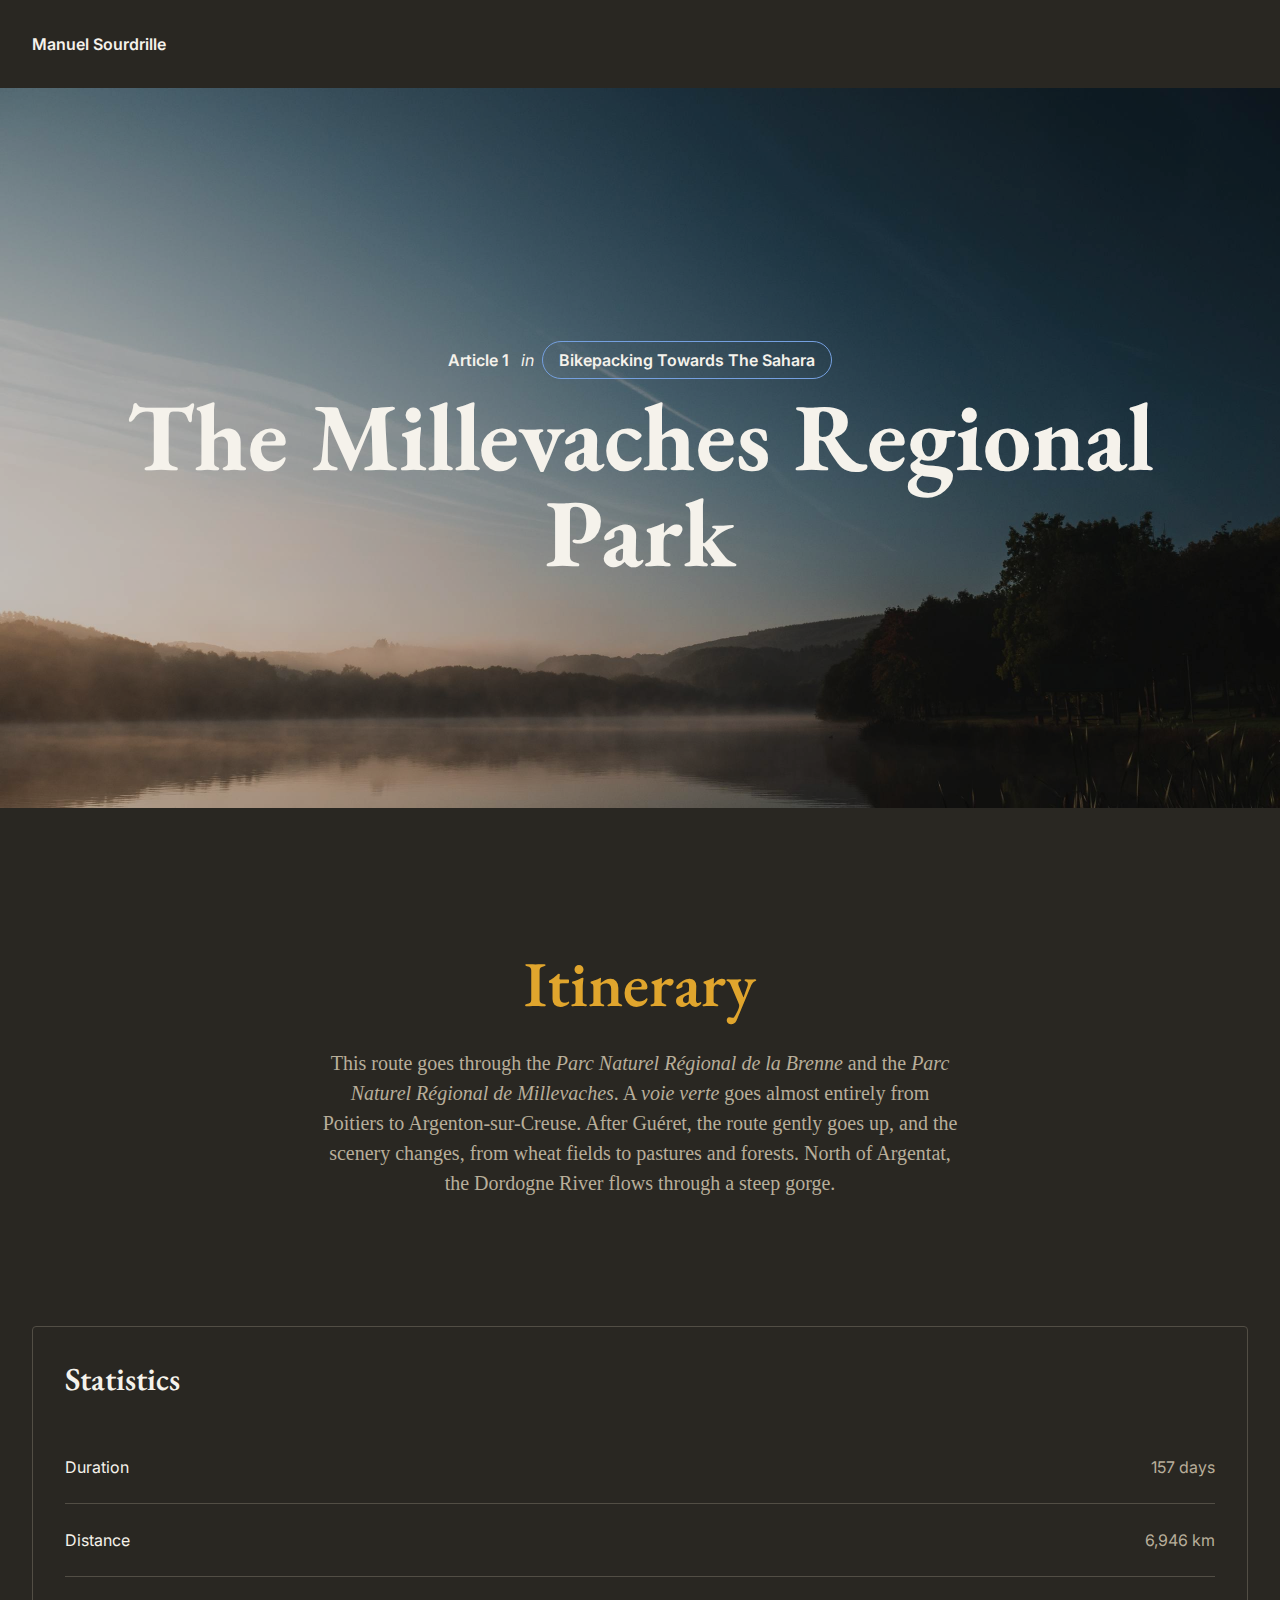
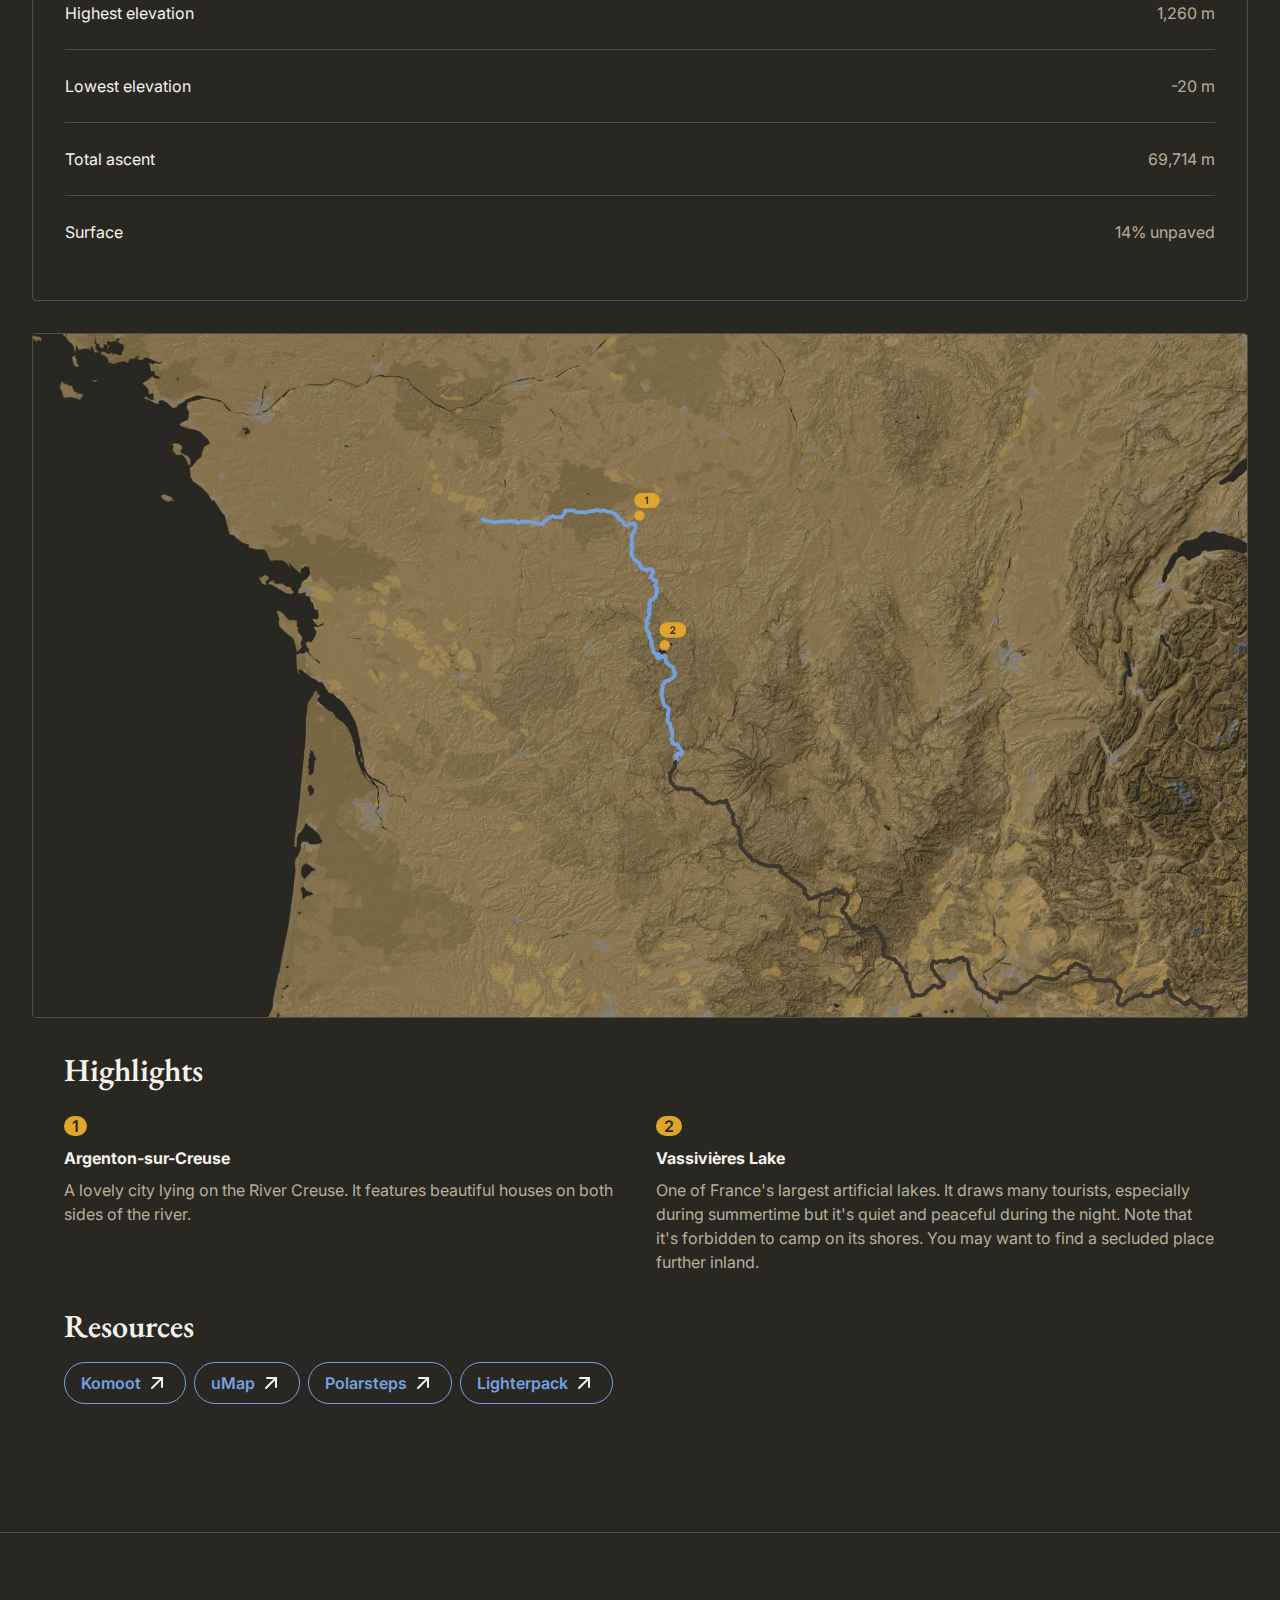
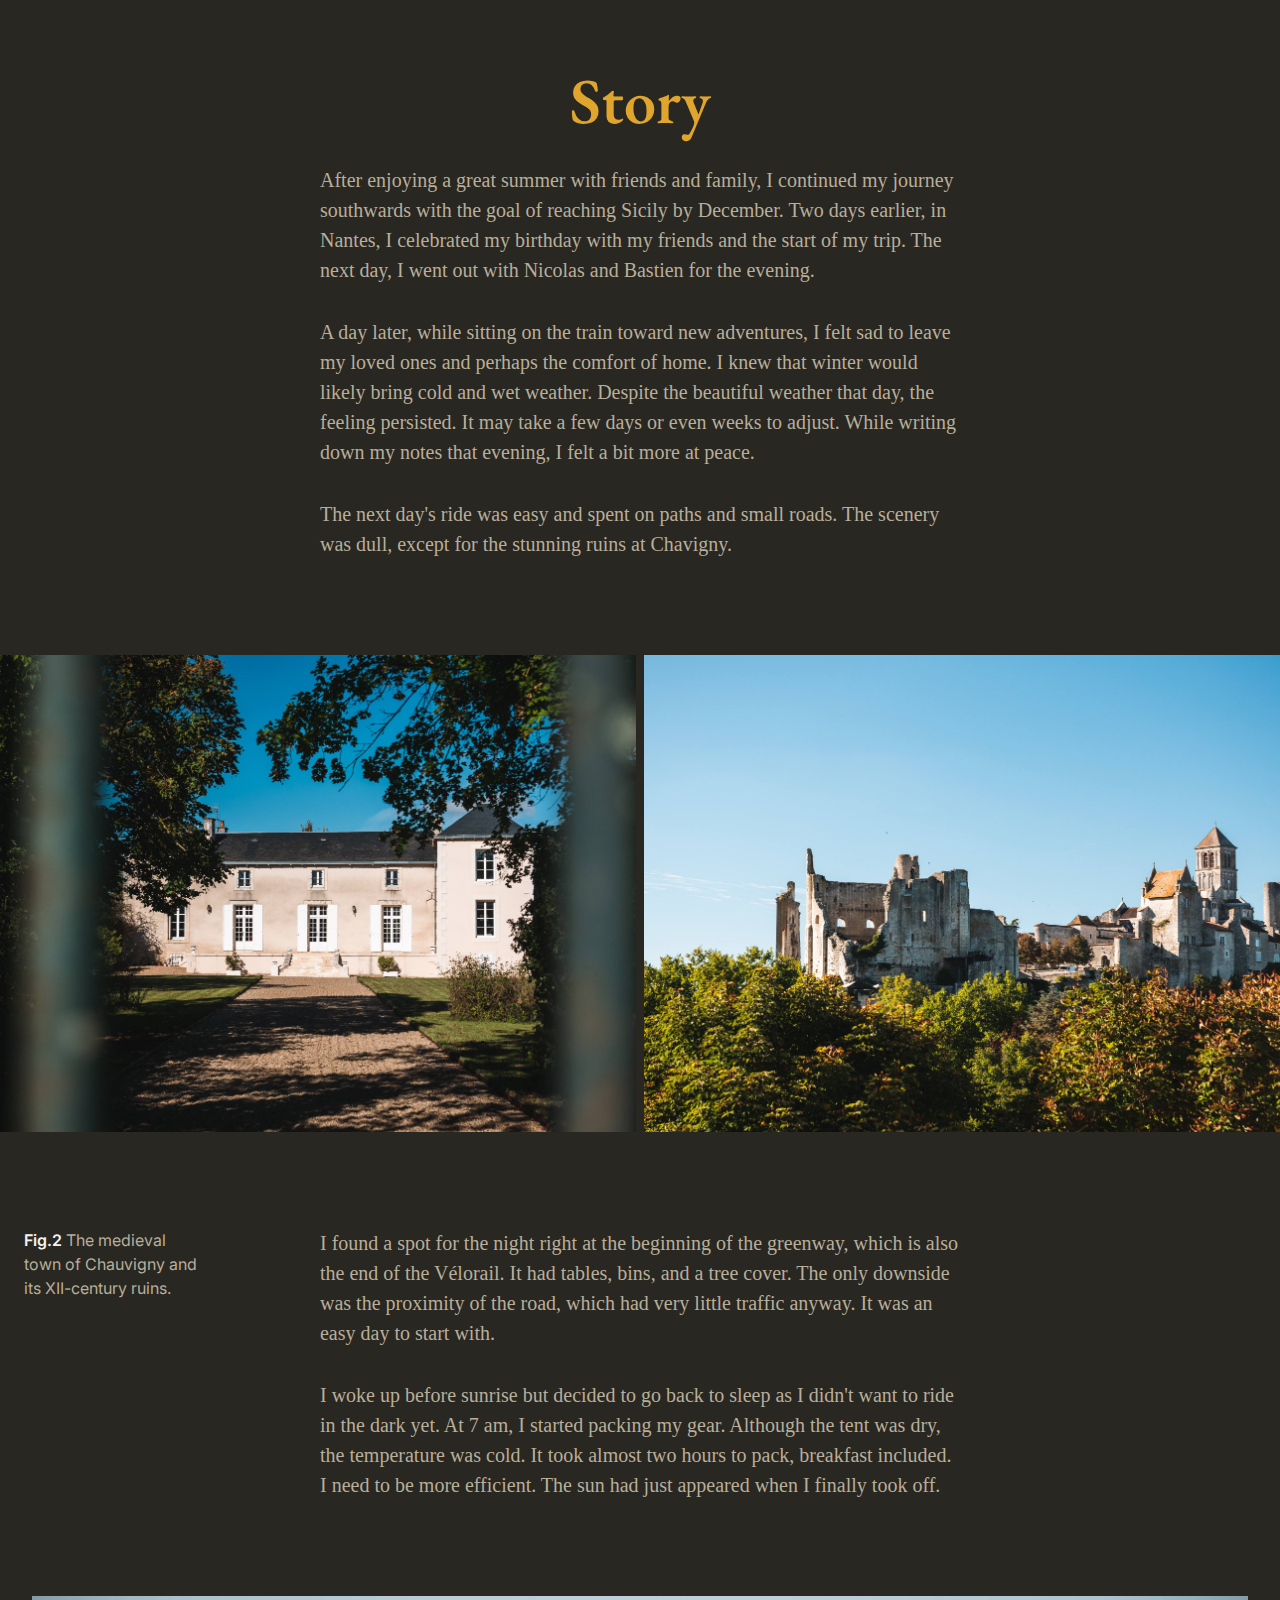
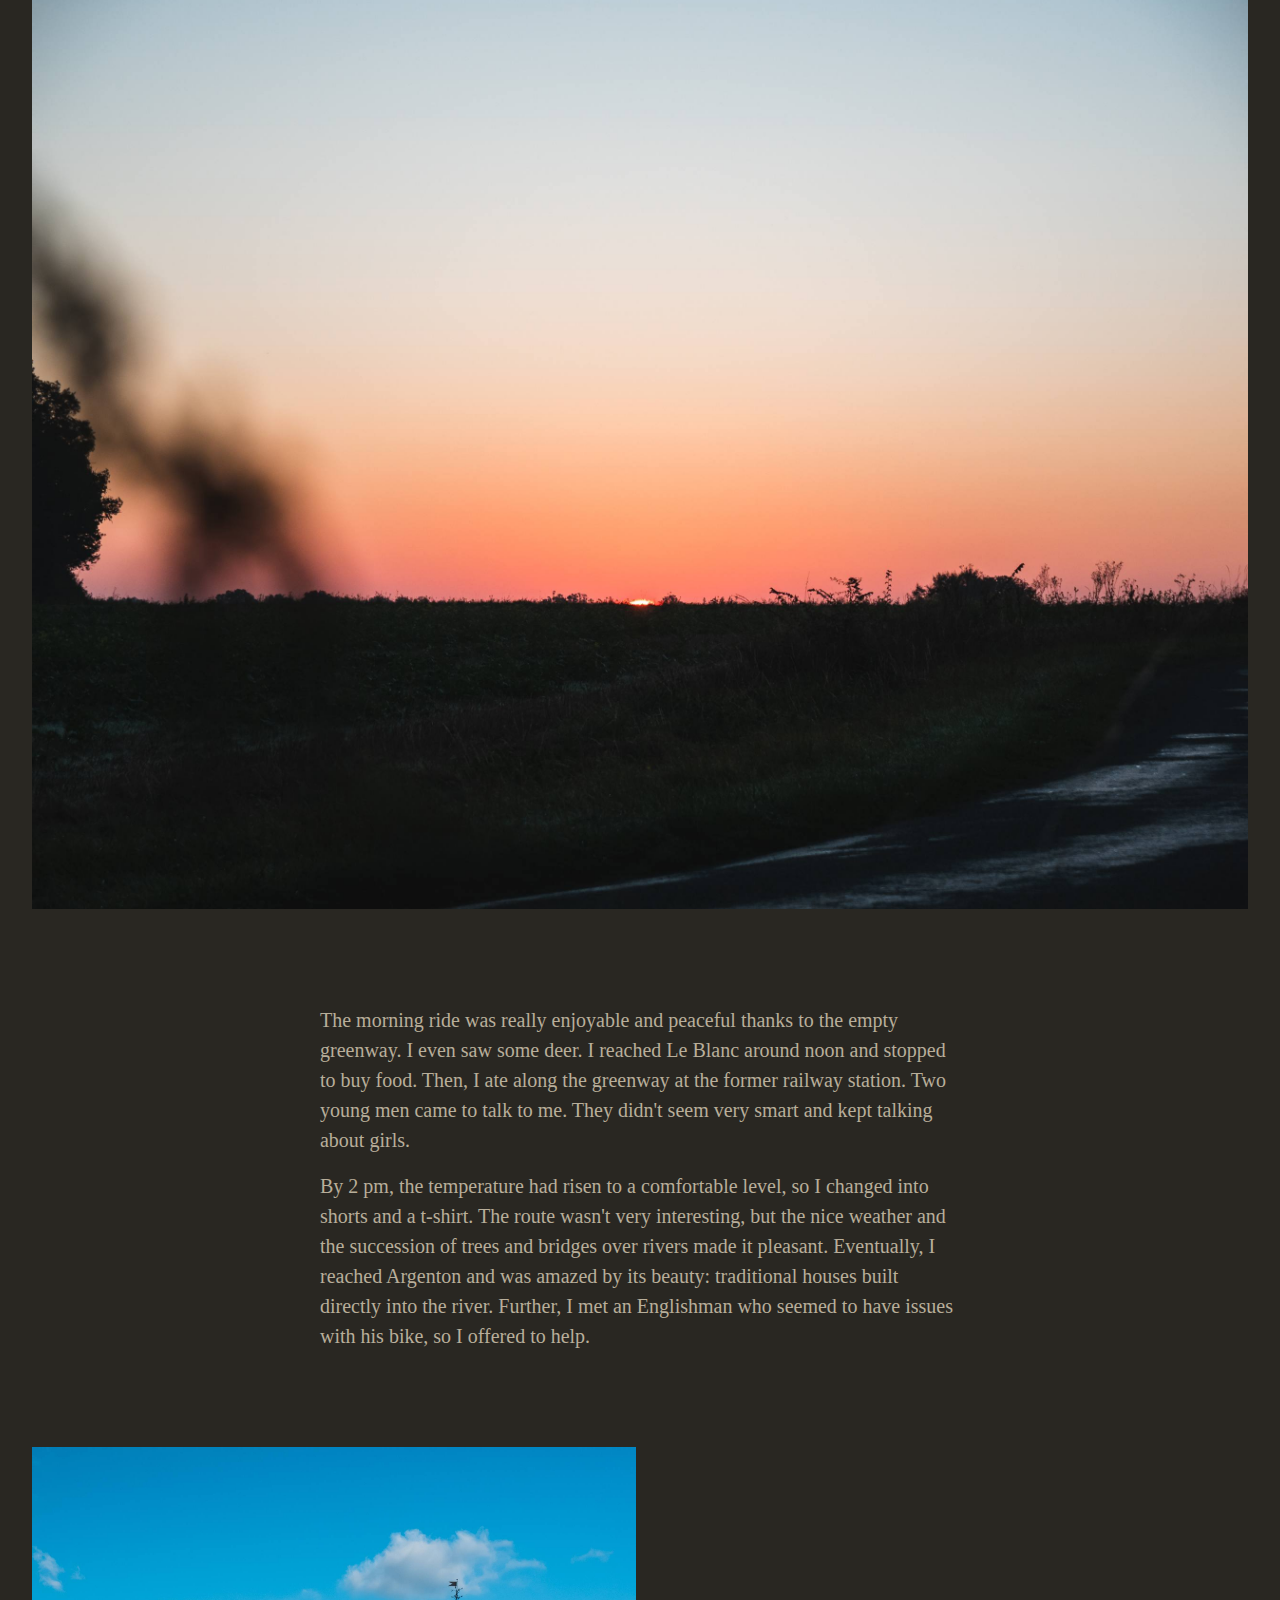
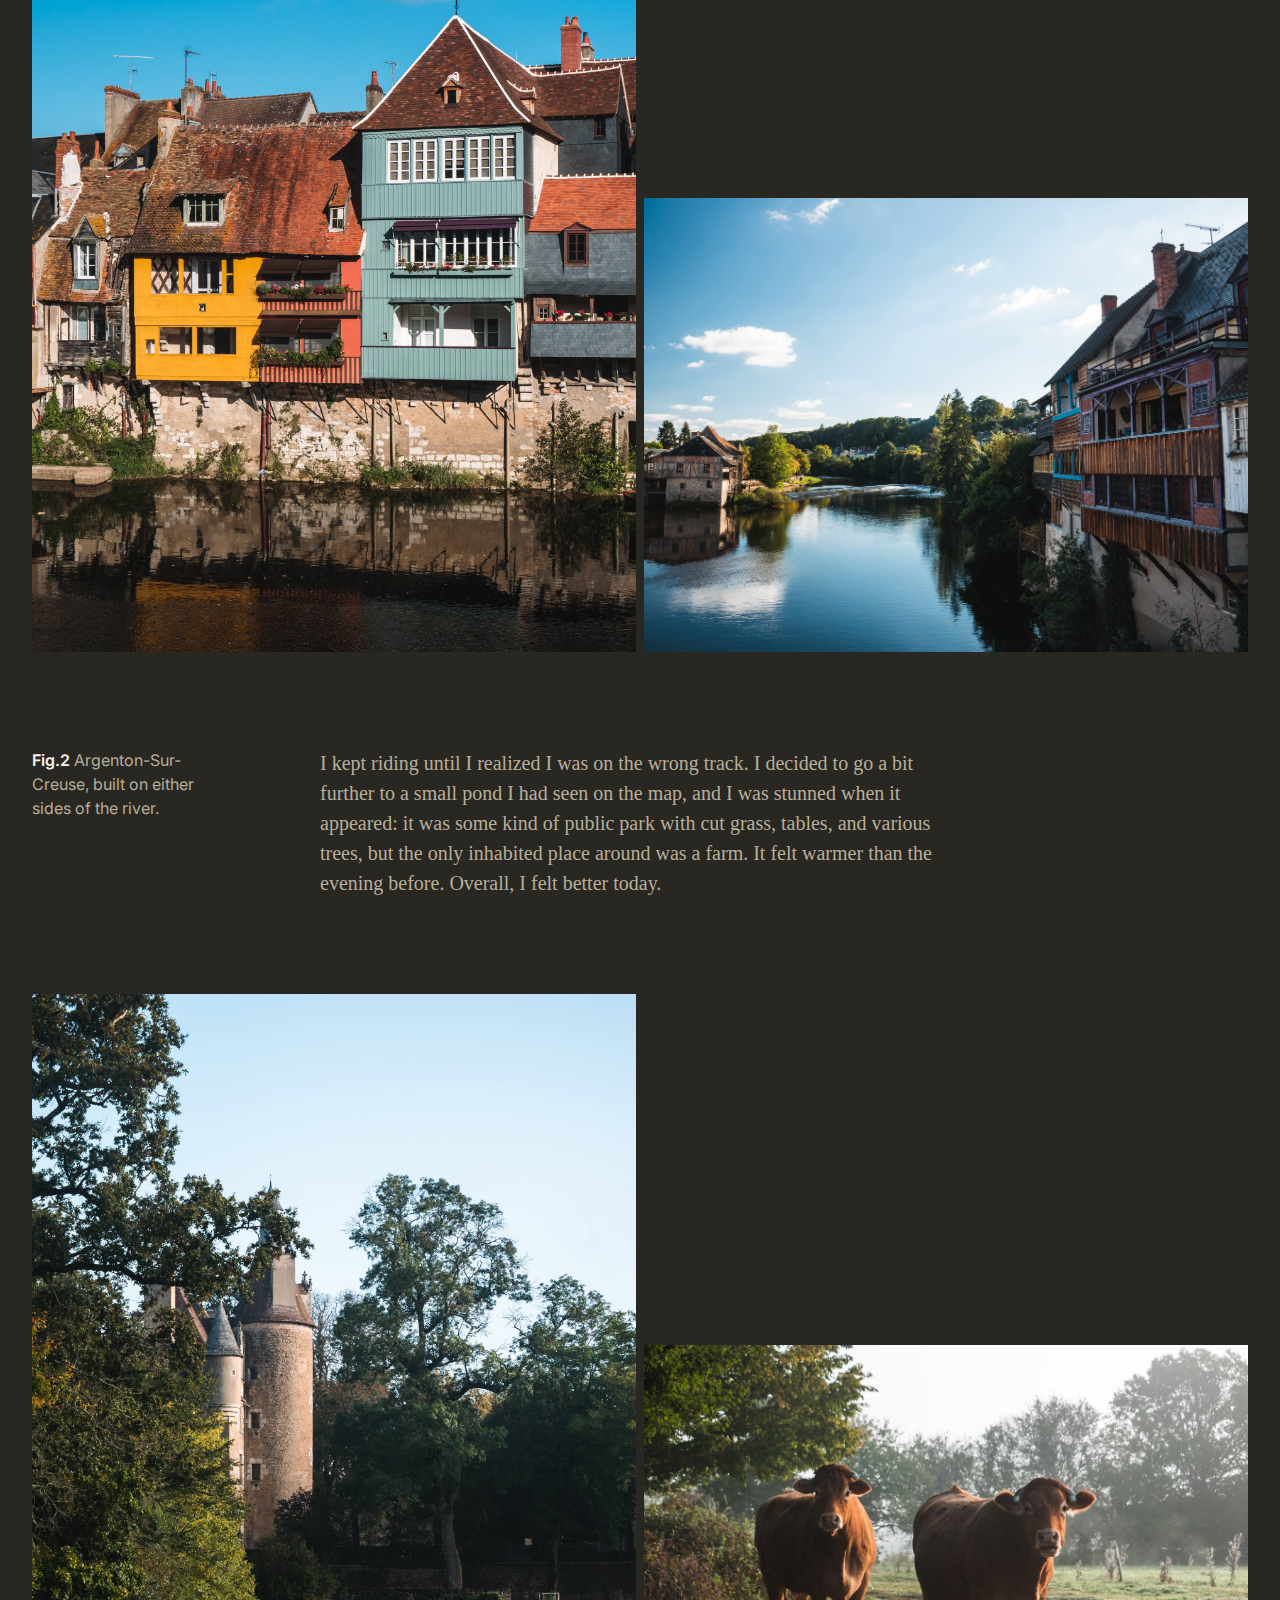
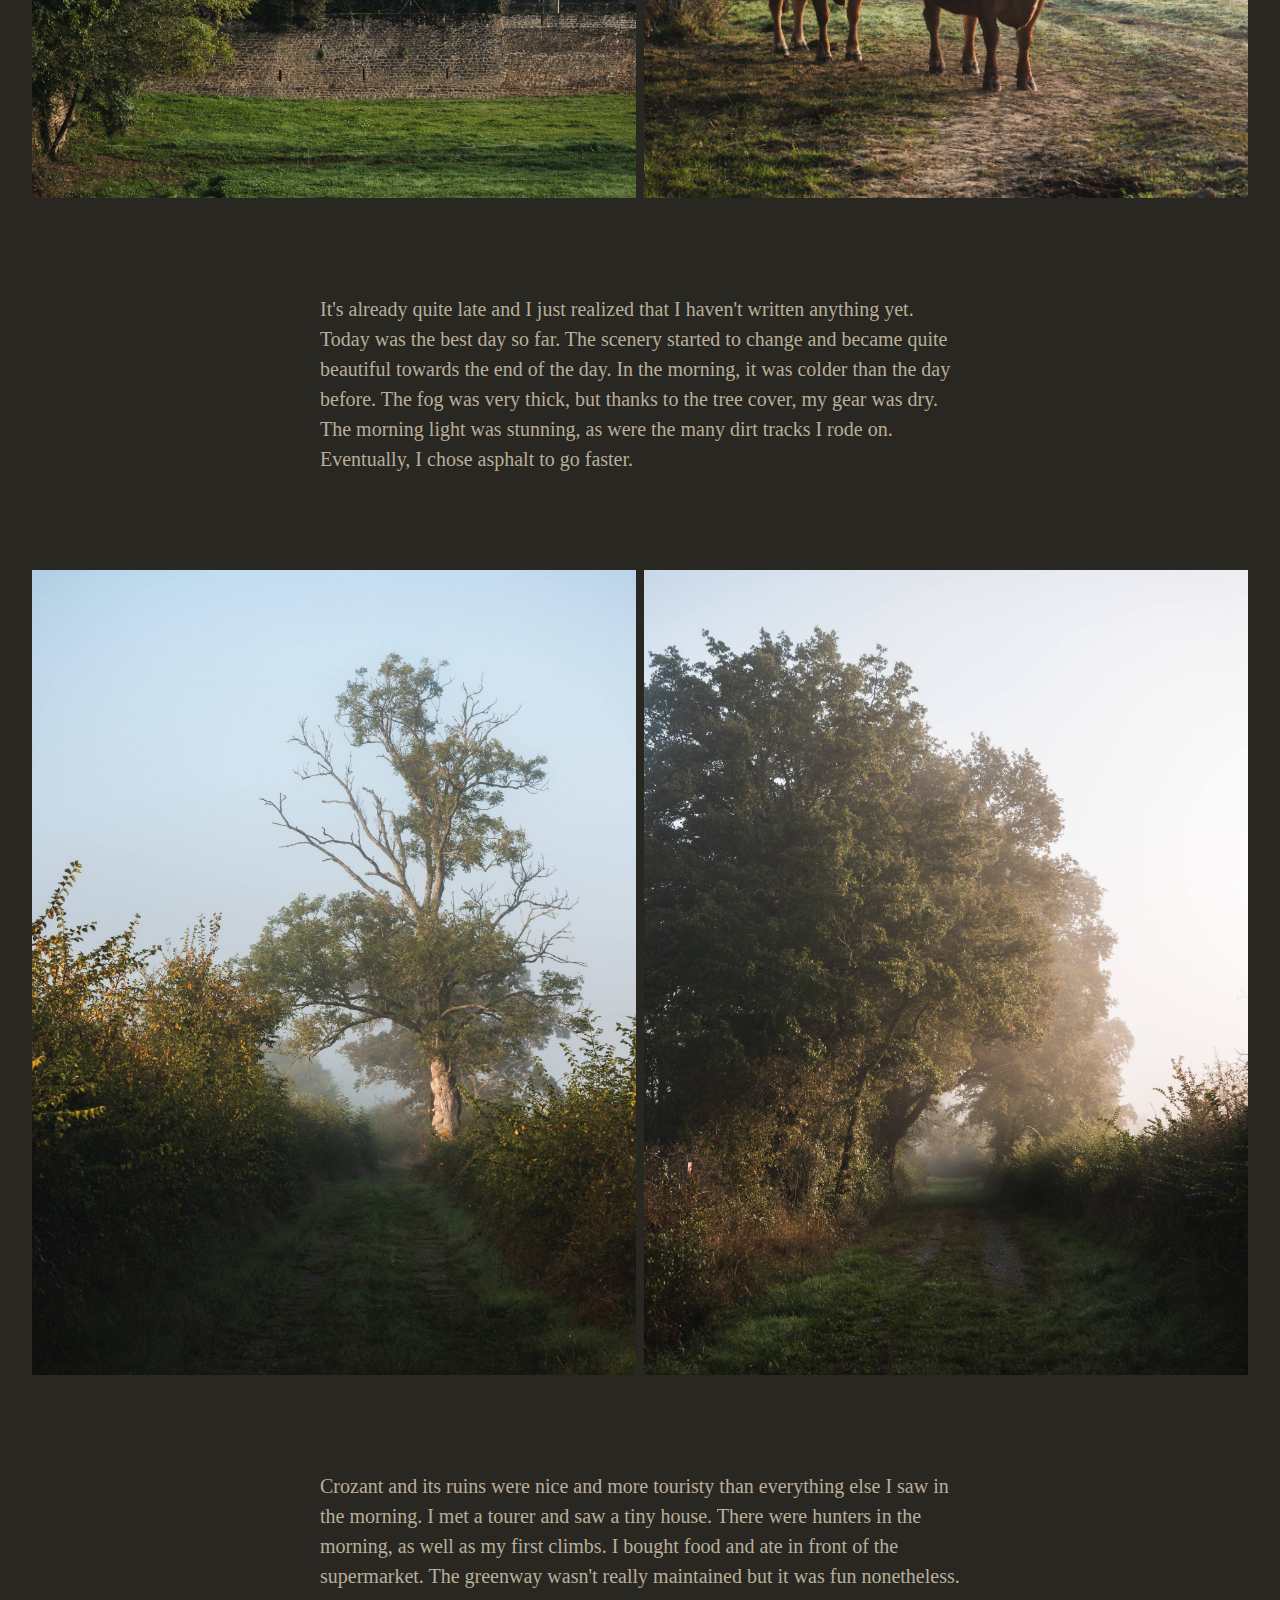
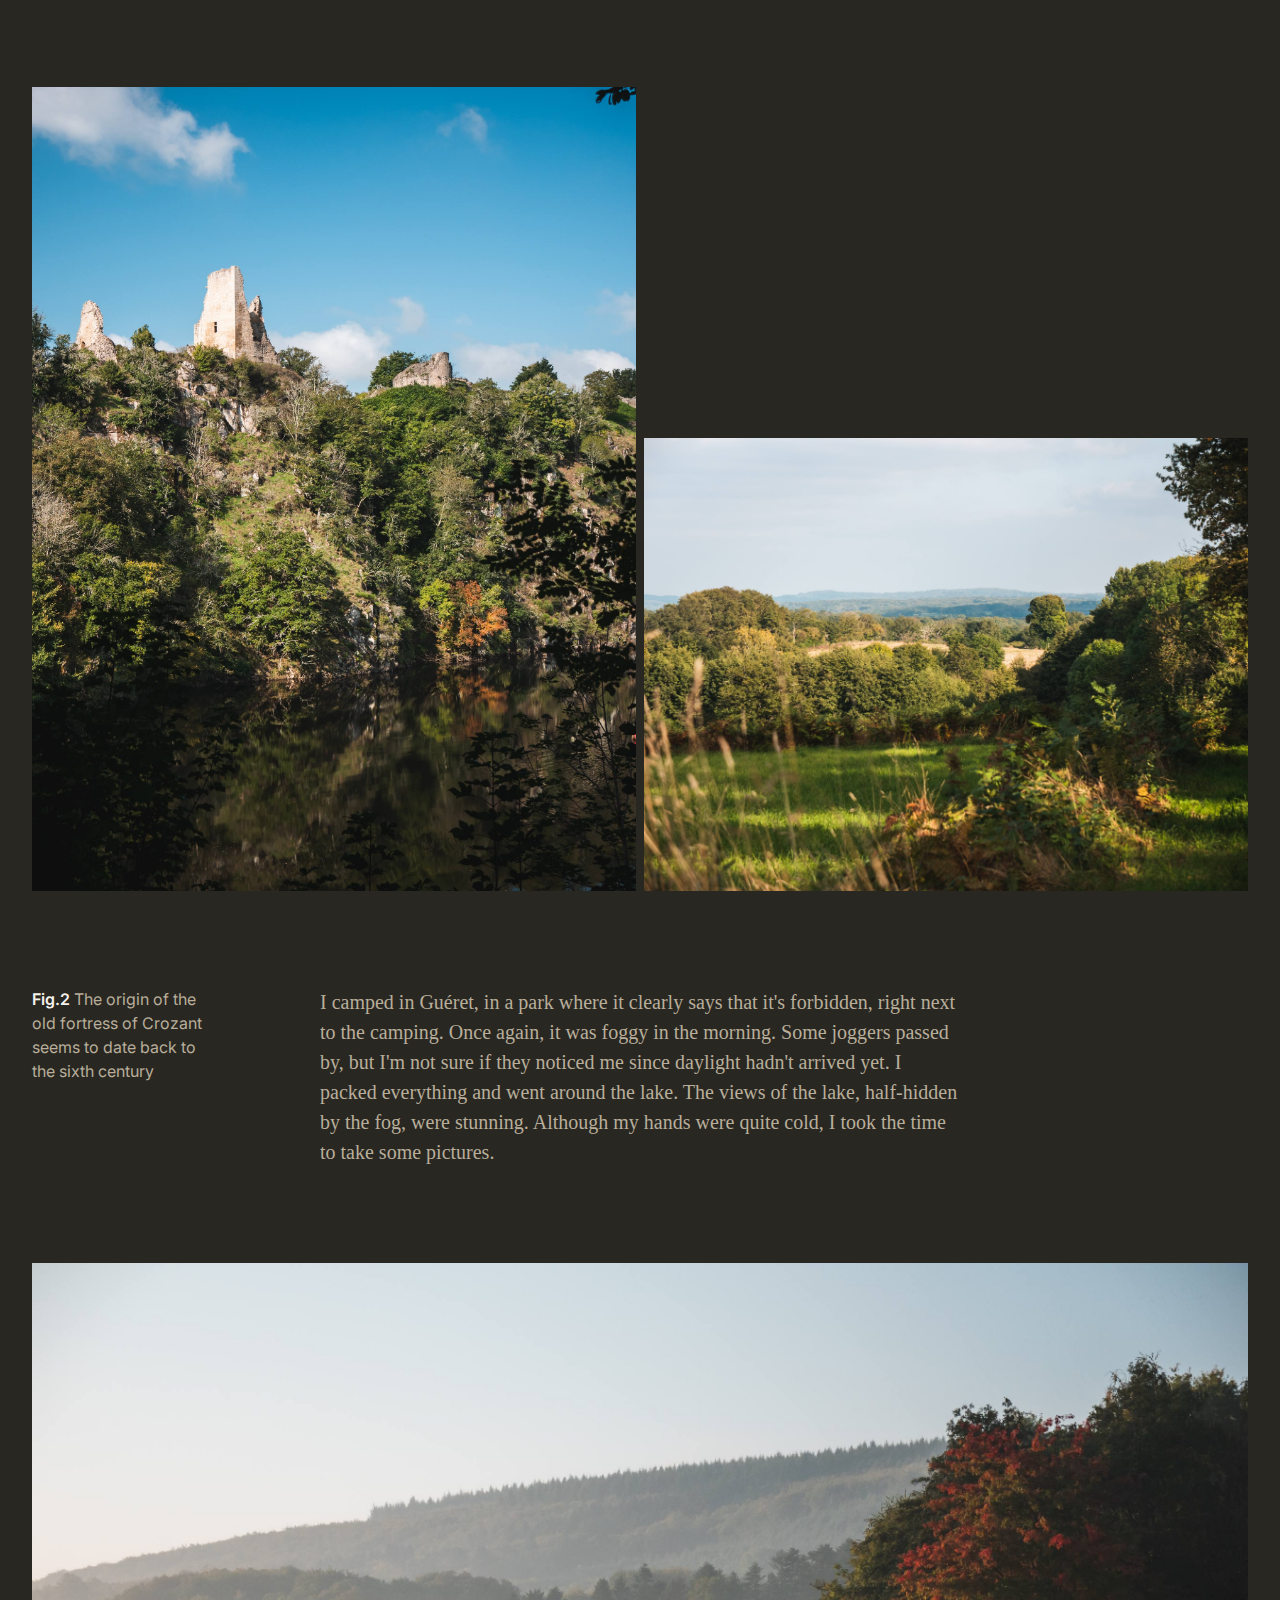
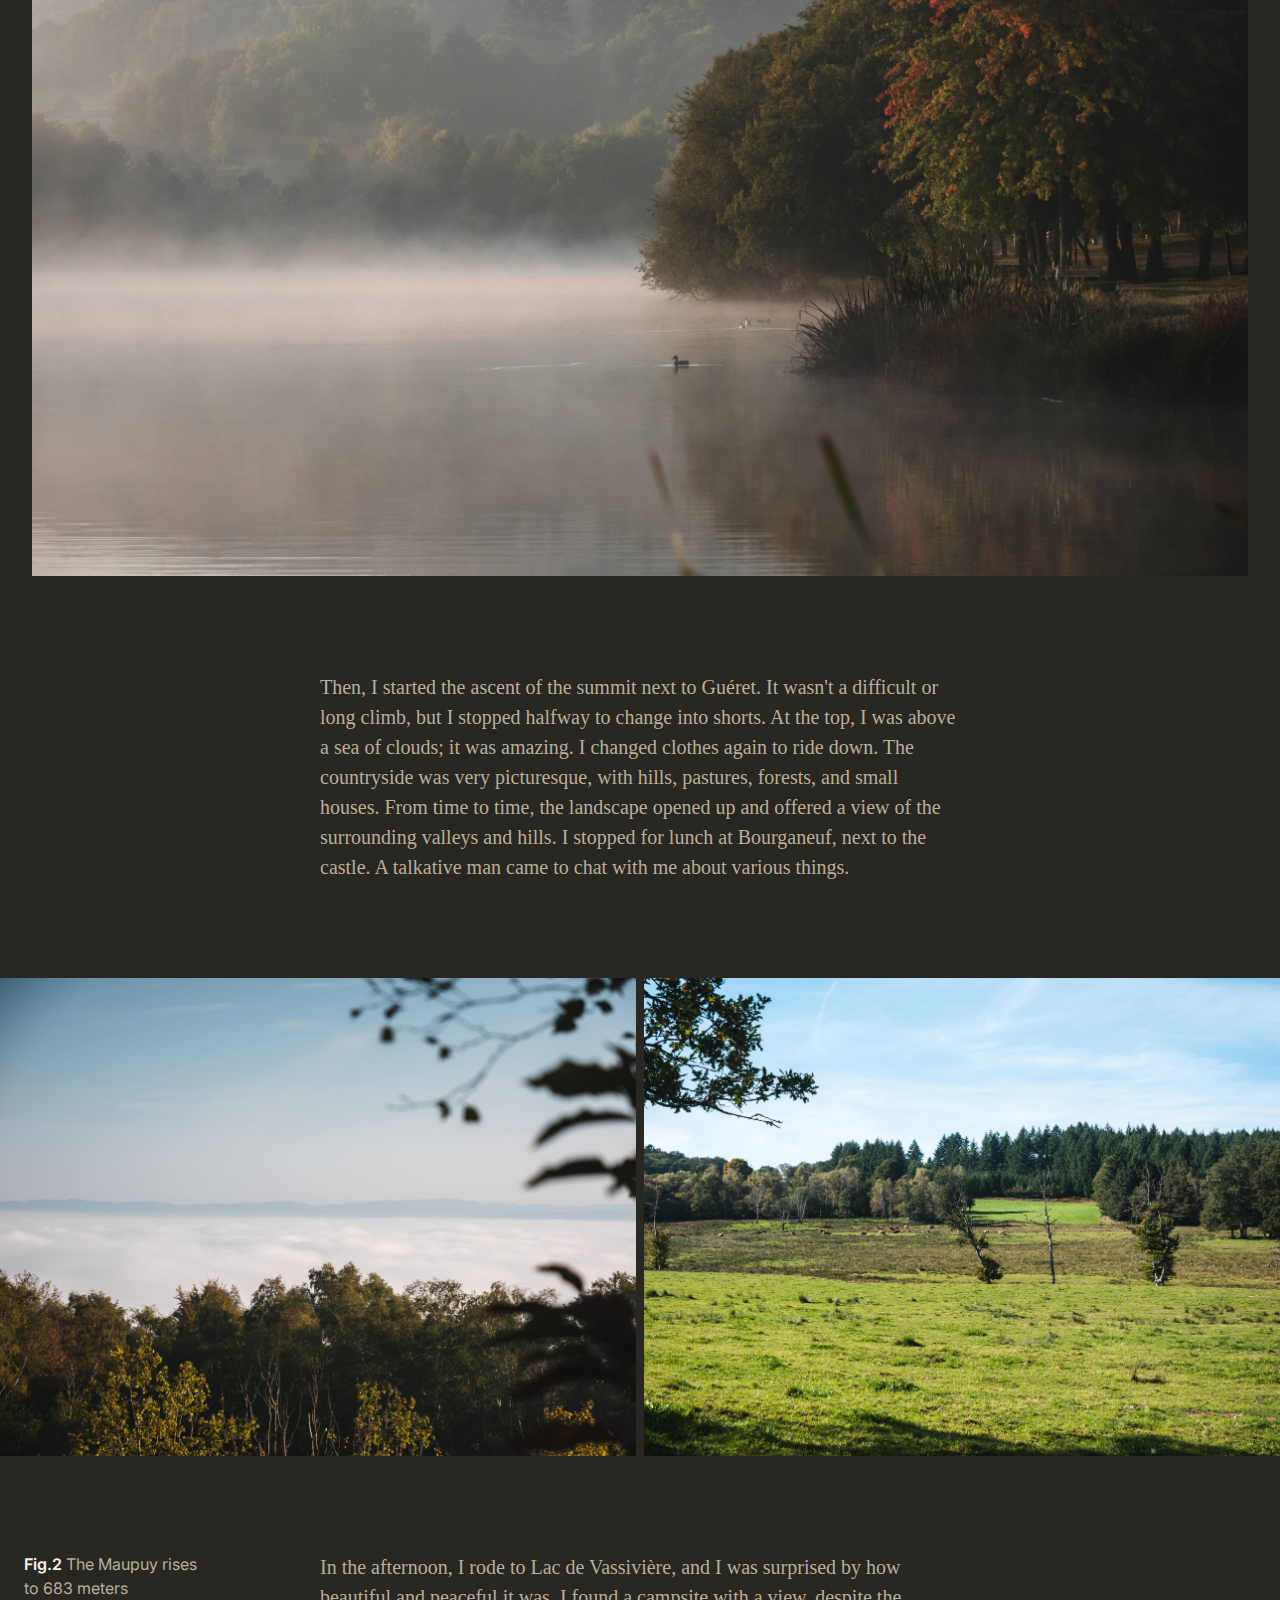
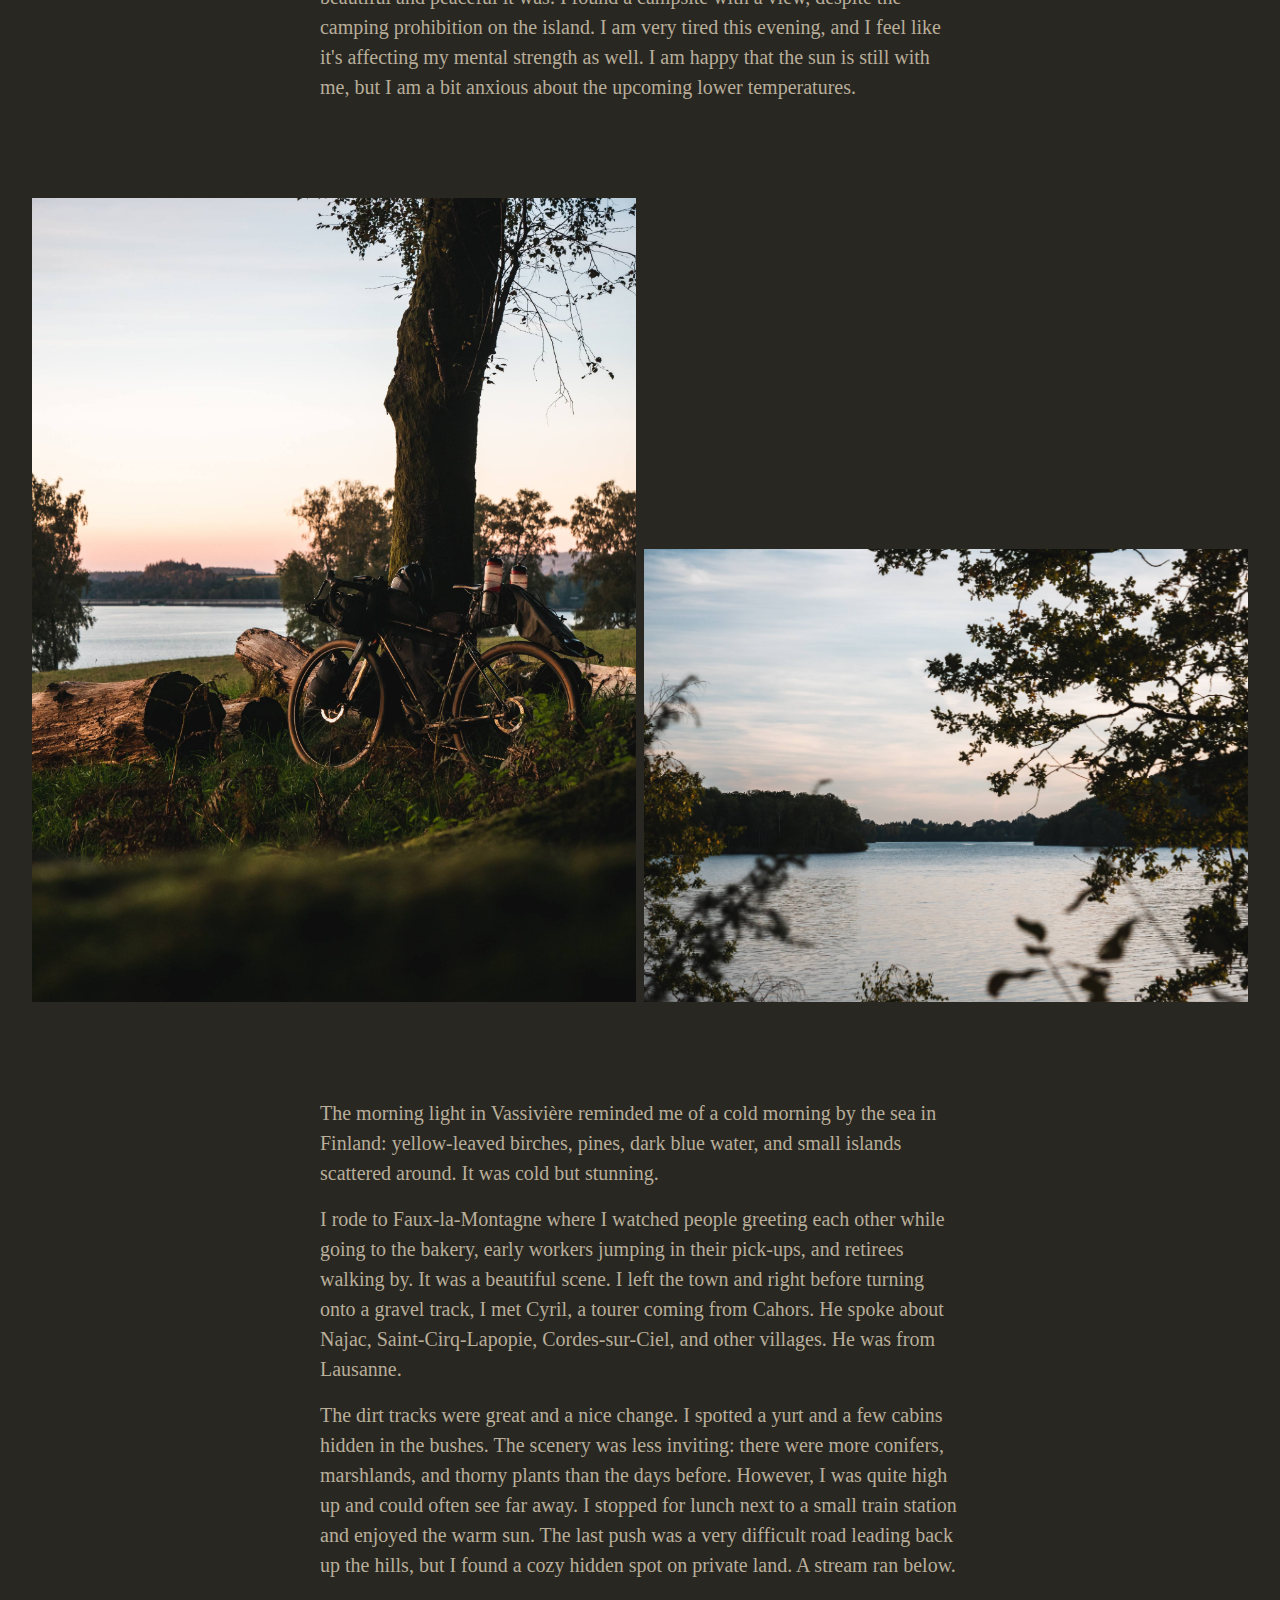
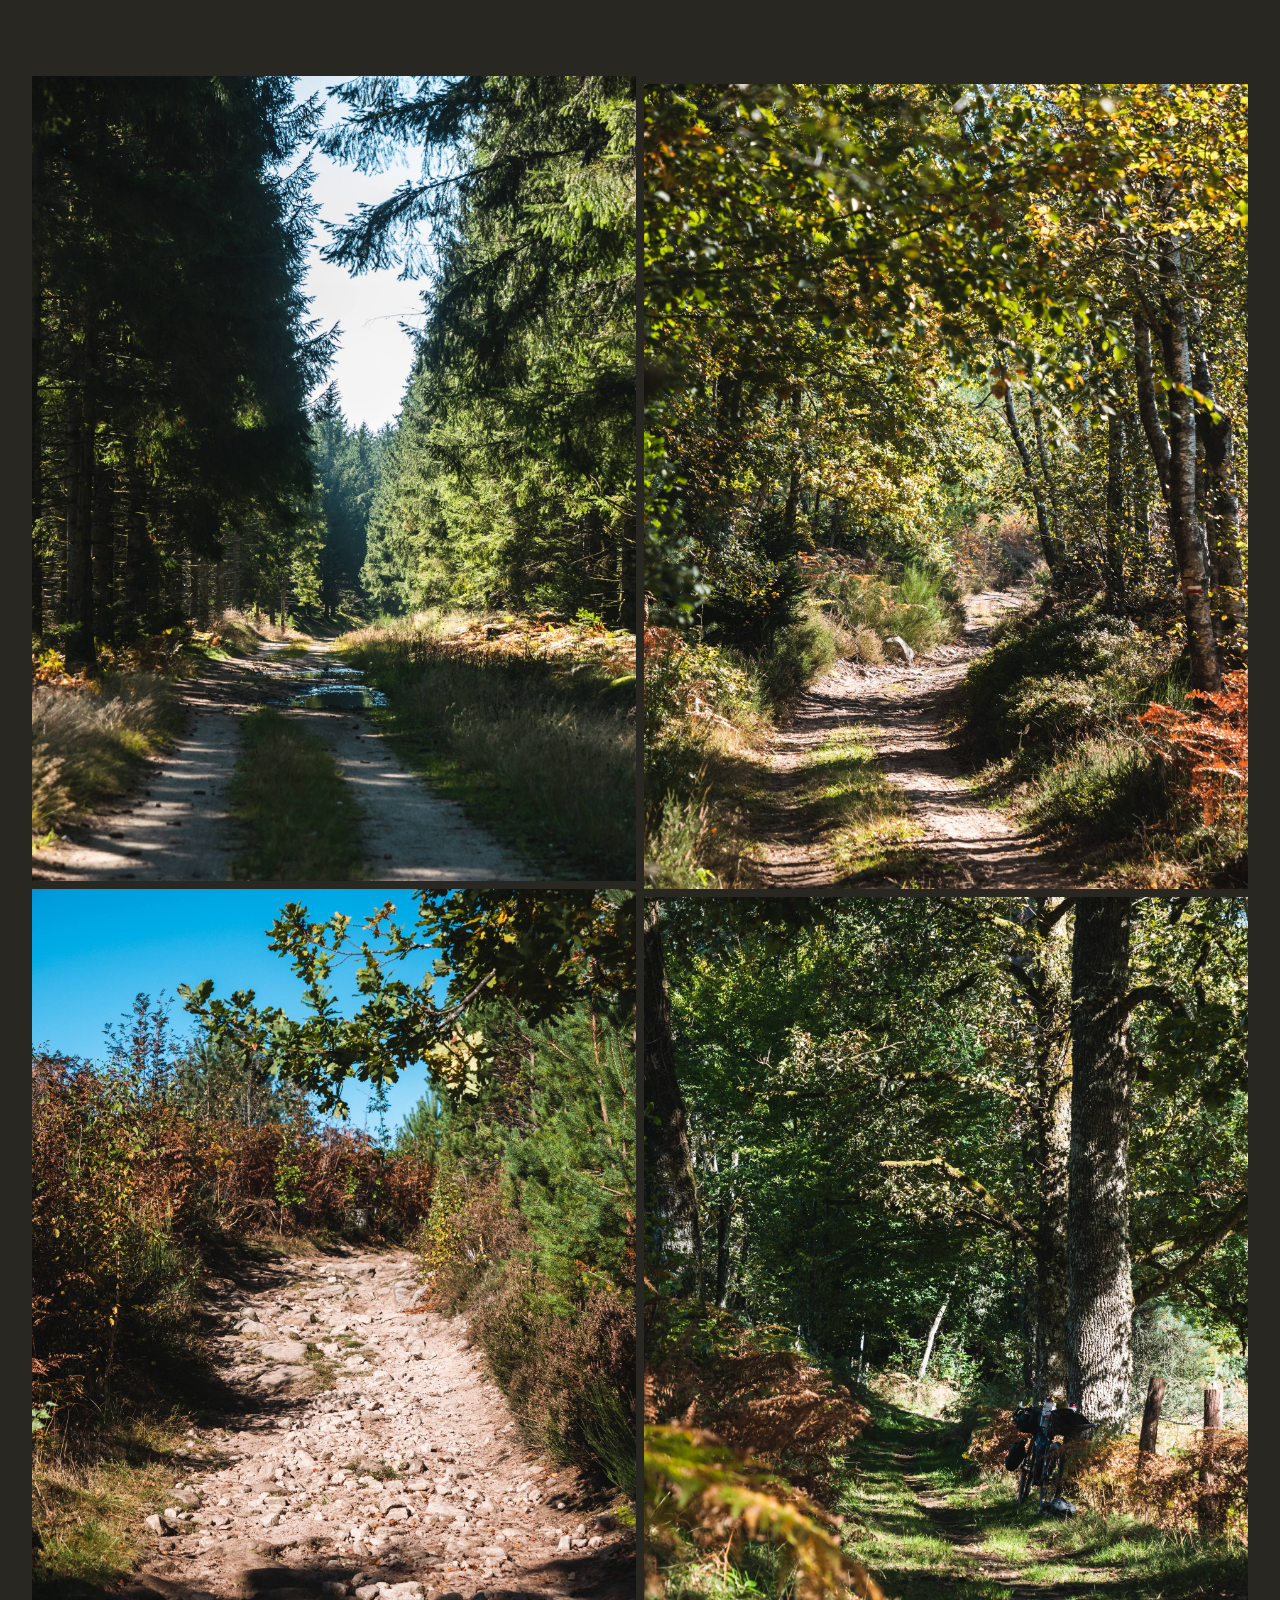
==== commit 4d1bf25a: "Release 1.1" ====
--- a/articles/the-millevaches-regional-parks.html
+++ b/articles/the-millevaches-regional-parks.html
@@ -6,19 +6,25 @@
         <meta name="viewport" content="width=device-width, initial-scale=1.0">
         <link rel="preconnect" href="https://fonts.googleapis.com">
         <link rel="preconnect" href="https://fonts.gstatic.com" crossorigin>
-        <link href="https://fonts.googleapis.com/css2?family=EB+Garamond:wght@500;600&family=Inter:wght@400;600&display=swap" rel="stylesheet">
+        <link href="https://fonts.googleapis.com/css2?family=EB+Garamond:ital,wght@0,400;0,600;1,400;1,600&family=Inter:wght@400;600&display=swap" rel="stylesheet">
+        <link href="output/main.css" rel="stylesheet">
         <link href="../output/main.css" rel="stylesheet">
     </head>
     <body class="bg-gray-16">
+       
+       <!-- LOGO -->
+        
+        <div class="flex justify-center s-mt-32">
+            <p class="container s-px-16 m-px-24 l-px-0 text-sm font-semibold gray-96">Manuel Sourdrille</p>
+        </div>
         
         <!-- HEADER -->
         
-        <header class="flex justify-center" id="article-001" >
+        <header class="flex justify-center s-mt-32" id="article-001">
             <div class="container grid items-center s-px-16 m-px-24 l-px-0">
                 <div class="s-col-span-4 m-col-span-12 l-col-span-12">
-                    <p class="text-sm font-semibold text-center gray-96">Article I</p>
-                    <h1 class="s-mt-8 text-3xl font-medium text-center primary-40">The Millevaches Regional Park</h1>
-                    <p class="s-mt-24 text-sm text-center gray-96">in<a class="s-ml-8 tag gray-96 s-text-sm" href="../collections/bikepacking-towards-the-sahara.html">Bikepacking Towards The Sahara</a></p>
+                    <p class="s-col-span-4 m-col-span-12 l-col-span-12 s-mt-24 l-mt-32 text-sm font-semibold text-center gray-96">Article 1 <span class="s-ml-8 font-normal italic">in</span><a class="s-ml-8 btn-secondary font-semibold gray-96" href="../collections/bikepacking-towards-the-sahara.html">Bikepacking Towards The Sahara</a></p>
+                    <h1 class="s-mt-16 text-3xl font-medium text-center gray-96">The Millevaches Regional Park</h1>
                 </div>
             </div>
         </header>
@@ -27,95 +33,94 @@
         
         <section class="flex justify-center s-mt-64 m-mt-96 l-mt-128">
             <div class="container grid s-px-16 m-px-24 l-px-0">
-                <div class="s-col-span-4 m-col-span-12 l-col-span-12">
-                    <p class="text-sm font-semibold text-center gray-96">Route</p>
-                    <h2 class="s-mt-8 text-2xl text-center font-normal gray-96">Higher grounds and forested countryside</h2>
-                </div>
-                <ul class="grid s-col-span-4 m-col-span-12 l-col-span-12 s-mt-32 m-mt-48 l-mt-64">
-                    <li class="s-col-span-4">
-                        <h3 class="text-lg font-normal gray-96">Details</h3>
-                        <p class="s-mt-16 m-mt-16 l-mt-24 text-sm gray-72">After enjoying a great summer with friends and family, I continued my journey southwards with the goal of reaching Sicily by December. Two days earlier, in Nantes, I celebrated my birthday with my friends and the start of my trip. The next day, I went out with Nicolas and Bastien for the evening.</p>
-                    </li>
-                    <li class="s-col-span-4 s-mt-32 m-mt-0">
-                        <h3 class="text-lg font-normal gray-96">Highlights</h3>
-                        <ul class="s-mt-16 m-mt-16 l-mt-24">
-                            <li>
-                                <ul>
-                                    <li class="text-sm"><span class="badge text-xs font-semibold bg-primary-64 gray-16">1</span></li>
-                                    <li class="s-mt-4 text-sm gray-96"><b>Argenton-sur-Creuse</b></li>
-                                    <li class="s-mt-4 text-sm gray-72">After enjoying a great summer with friends and family, I continued my journey southwards with the goal of reaching Sicily by December.</li>
-                                </ul>
-                            </li>
-                            <li class="s-mt-16">
-                                <ul>
-                                    <li class="text-sm"><span class="badge text-xs font-semibold bg-primary-64 gray-16">2</span></li>
-                                    <li class="s-mt-4 text-sm gray-96"><b>Vassivières Lake</b></li>
-                                    <li class="s-mt-4 text-sm gray-72">Two days earlier, in Nantes, I celebrated my birthday with my friends and the start of my trip. The next day, I went out with Nicolas and Bastien for the evening.</li>
-                                </ul>
-                            </li>
-                        </ul>
-                    </li>
-                    <li class="s-col-span-4 s-mt-32 l-mt-0">
-                        <h3 class="text-lg font-normal gray-96">Statistics</h3>
-                        <ul class="grid-cols-2 s-mt-16 m-mt-16 l-mt-24">
-                            <li class="s-col-span-1">
-                                <ul>
-                                    <li>
-                                        <ul>
-                                            <li class="text-sm gray-96"><b>Duration</b></li>
-                                            <li class="s-mt-4 text-sm gray-72">6 days</li>
-                                        </ul>
-                                    </li>
-                                    <li class="s-mt-16">
-                                        <ul>
-                                            <li class="text-sm gray-96"><b>Distance</b></li>
-                                            <li class="s-mt-4 text-sm gray-72">379 km</li>
-                                        </ul>
-                                    </li>
-                                    <li class="s-mt-16">
-                                        <ul>
-                                            <li class="text-sm gray-96"><b>Total ascent</b></li>
-                                            <li class="s-mt-4 text-sm gray-72">4510 m</li>
-                                        </ul>
-                                    </li>
-                                </ul>
-                            </li>
-                            <li class="s-col-span-1">
-                                <ul>
-                                    <li>
-                                        <ul>
-                                            <li class="text-sm gray-96"><b>Highest elevation</b></li>
-                                            <li class="s-mt-4 text-sm gray-72">840 m</li>
-                                        </ul>
-                                    </li>
-                                    <li class="s-mt-16">
-                                        <ul>
-                                            <li class="text-sm gray-96"><b>Lowest elevation</b></li>
-                                            <li class="s-mt-4 text-sm gray-72">379 m</li>
-                                        </ul>
-                                    </li>
-                                    <li class="s-mt-16">
-                                        <ul>
-                                            <li class="text-sm gray-96"><b>Surface</b></li>
-                                            <li class="s-mt-4 text-sm gray-72">31% unpaved</li>
-                                        </ul>
-                                    </li>
-                                </ul>
-                            </li>
-                        </ul>
-                    </li>
-                </ul>
-                <img class="s-col-span-4 m-col-span-12 l-col-span-12 s-mt-48 l-mt-96" src="../assets/20211007-163157.jpg">
-            </div>
-        </section>
+                <div class="s-col-span-4 m-col-span-12 l-col-span-12 content-w justify-self-center">
+                    <h2 class="s-mt-8 m-mt-16 text-2xl text-center font-semibold primary-88">Itinerary</h2>
+                    <p class="s-mt-16 m-mt-24 l-mt-32 text-md text-center gray-72">This route goes through the <span class="italic">Parc Naturel Régional de la Brenne</span> and the <span class="italic">Parc Naturel Régional de Millevaches</span>. A <span class="italic">voie verte</span> goes almost entirely from Poitiers to Argenton-sur-Creuse. After Guéret, the route gently goes up, and the scenery changes, from wheat fields to pastures and forests. North of Argentat, the Dordogne River flows through a steep gorge.</p>
+                </div>
+                <div class="s-mt-64 m-mt-96 l-mt-128 s-py-16 l-py-32 s-px-16 l-px-32 s-col-span-4 m-col-span-12 l-col-span-12 border rounded gray-32">
+                    <h3 class="text-lg font-semibold gray-96">Statistics</h3>
+                    <ul class="s-mt-8 m-mt-16 l-mt-32">
+                        <li class="s-py-16 l-py-24 border-b gray-32">
+                            <ul class="grid-cols-2">
+                                <li class="s-col-span-1 text-sm gray-96">Duration</li>
+                                <li class="s-col-span-1 text-sm gray-72 text-right">157 days</li>
+                            </ul>
+                        </li>
+                        <li class="s-py-16 l-py-24 border-b gray-32">
+                            <ul class="grid-cols-2">
+                                <li class="s-col-span-1 text-sm gray-96">Distance</li>
+                                <li class="s-col-span-1 text-sm gray-72 text-right">6,946 km</li>
+                            </ul>
+                        </li>
+                        <li class="s-py-16 l-py-24 border-b gray-32">
+                            <ul class="grid-cols-2">
+                                <li class="s-col-span-1 text-sm gray-96">Highest elevation</li>
+                                <li class="s-col-span-1 text-sm gray-72 text-right">1,260 m</li>
+                            </ul>
+                        </li>
+                        <li class="s-py-16 l-py-24 border-b gray-32">
+                            <ul class="grid-cols-2">
+                                <li class="s-col-span-1 text-sm gray-96">Lowest elevation</li>
+                                <li class="s-col-span-1 text-sm gray-72 text-right">-20 m</li>
+                            </ul>
+                        </li>
+                        <li class="s-py-16 l-py-24 border-b gray-32">
+                            <ul class="grid-cols-2">
+                                <li class="s-col-span-1 text-sm gray-96">Total ascent</li>
+                                <li class="s-col-span-1 text-sm gray-72 text-right">69,714 m</li>
+                            </ul>
+                        </li>
+                        <li class="s-py-16 l-py-24">
+                            <ul class="grid-cols-2">
+                                <li class="s-col-span-1 text-sm gray-96">Surface</li>
+                                <li class="s-col-span-1 text-sm gray-72 text-right">14% unpaved</li>
+                            </ul>
+                        </li>
+                    </ul>
+                </div>
+                <img class="s-col-span-4 m-col-span-12 l-col-span-12 s-mt-32 border rounded gray-32" src="../assets/collection01-article01-map.jpg">
+                <div class="s-col-span-4 m-col-span-12 l-col-span-12 s-mt-16 m-mt-24 l-mt-32 l-px-32">
+                    <h3 class="text-lg font-semibold gray-96">Highlights</h3>
+                    <ul class="grid-cols-2 s-mt-16 l-mt-24">
+                        <li class="l-cols-span-1">
+                            <ul>
+                                <li class="text-sm"><span class="badge font-semibold bg-primary-88 gray-16">1</span></li>
+                                <li class="s-mt-8 text-sm gray-96"><b>Argenton-sur-Creuse</b></li>
+                                <li class="s-mt-8 text-sm gray-72">A lovely city lying on the River Creuse. It features beautiful houses on both sides of the river.</li>
+                            </ul>
+                        </li>
+                        <li class="l-cols-span-1">
+                            <ul>
+                                <li class="text-sm"><span class="badge font-semibold bg-primary-88 gray-16">2</span></li>
+                                <li class="s-mt-8 text-sm gray-96"><b>Vassivières Lake</b></li>
+                                <li class="s-mt-8 text-sm gray-72">One of France's largest artificial lakes. It draws many tourists, especially during summertime but it's quiet and peaceful during the night. Note that it's forbidden to camp on its shores. You may want to find a secluded place further inland.</li>
+                            </ul>
+                        </li>
+                    </ul>
+                </div>
+                <div class="s-col-span-4 m-col-span-12 l-col-span-12 s-mt-16 m-mt-24 l-mt-32 l-px-32">
+                    <h3 class="text-lg font-semibold gray-96">Resources</h3>
+                    <div class="flex flex-wrap gap-8">
+                        <p><a class="flex items-center s-mt-16 btn-secondary text-sm font-semibold secondary-88" href="https://www.komoot.com/fr-fr/collection/1877170/-bikepacking-toward-the-sahara-desert" target="blank">Komoot<img class="s-ml-4" src="../assets/icon-external-link.svg"></a></p>
+                        <p><a class="flex items-center s-mt-16 btn-secondary text-sm font-semibold secondary-88" href="https://umap.openstreetmap.fr/en/map/mighty-travels_640943" target="blank">uMap<img class="s-ml-4" src="../assets/icon-external-link.svg"></a></p>
+                        <p><a class="flex items-center s-mt-16 btn-secondary text-sm font-semibold secondary-88" href="https://www.polarsteps.com/seekout/4365113-bikepacking-toward-the-sahara-desert" target="blank">Polarsteps<img class="s-ml-4" src="../assets/icon-external-link.svg"></a></p>
+                        <p><a class="flex items-center s-mt-16 btn-secondary text-sm font-semibold secondary-88" href="https://lighterpack.com/r/ruee03" target="blank">Lighterpack<img class="s-ml-4" src="../assets/icon-external-link.svg"></a></p>
+                    </div>
+                </div>
+            </div>
+        </section>
+        
+        <section class="flex justify-center s-mt-64 m-mt-96 l-mt-128">
+            <div class="container-wide border-t gray-32"></div>
+        </section>
+    
         
         <!-- STORY -->
         
         <section class="flex justify-center s-mt-64 m-mt-96 l-mt-128">
             <div class="container grid s-px-16 m-px-24 l-px-0">
                 <div class="s-col-span-4 m-col-span-12 l-col-span-12 content-w justify-self-center">
-                    <p class="text-sm font-semibold text-center gray-96">Story</p>
-                    <h4 class="s-mt-8 text-2xl text-center font-normal gray-96">Day 1 to 6</h4>
+                    <h2 class="s-mt-8 text-2xl text-center font-semibold primary-88">Story</h2>
                     <p class="s-mt-16 m-mt-24 l-mt-32 text-md gray-72">After enjoying a great summer with friends and family, I continued my journey southwards with the goal of reaching Sicily by December. Two days earlier, in Nantes, I celebrated my birthday with my friends and the start of my trip. The next day, I went out with Nicolas and Bastien for the evening.</p>
                     <p class="s-mt-16 m-mt-24 l-mt-32 text-md gray-72">A day later, while sitting on the train toward new adventures, I felt sad to leave my loved ones and perhaps the comfort of home. I knew that winter would likely bring cold and wet weather. Despite the beautiful weather that day, the feeling persisted. It may take a few days or even weeks to adjust. While writing down my notes that evening, I felt a bit more at peace.</p>
                     <p class="s-mt-16 m-mt-24 l-mt-32 text-md gray-72">The next day's ride was easy and spent on paths and small roads. The scenery was dull, except for the stunning ruins at Chavigny.</p>
@@ -242,21 +247,22 @@
                 <li class="s-col-span-4 m-col-span-4 l-col-span-4">
                     <ul>
                         <li class="s-mt-8 l-mt-16 text-sm font-semibold gray-96">Links</li>
-                        <li class="s-mt-8 l-mt-16"><a class="text-sm font-semibold gray-72" href="#">Komoot</a></li>
-                        <li class="s-mt-8 l-mt-16"><a class="text-sm font-semibold gray-72" href="#">uMap</a></li>
-                        <li class="s-mt-8 l-mt-16"><a class="text-sm font-semibold gray-72" href="#">Polarsteps</a></li>
+                        <li class="s-mt-8 l-mt-16"><a class="link text-sm font-semibold gray-72" href="https://www.komoot.com/fr-fr/collection/1877170/-bikepacking-toward-the-sahara-desert" target="blank">Komoot</a></li>
+                        <li class="s-mt-8 l-mt-16"><a class="link text-sm font-semibold gray-72" href="https://umap.openstreetmap.fr/en/map/mighty-travels_640943" target="blank">uMap</a></li>
+                        <li class="s-mt-8 l-mt-16"><a class="link text-sm font-semibold gray-72" href="https://www.polarsteps.com/seekout/4365113-bikepacking-toward-the-sahara-desert" target="blank">Polarsteps</a></li>
+                        <li class="s-mt-8 l-mt-16"><a class="link text-sm font-semibold gray-72" href="https://lighterpack.com/r/ruee03" target="blank">Lighterpack</a></li>
                     </ul>
                 </li>
                 <li class="s-col-span-4 m-col-span-4 l-col-span-4 s-mt-16 m-mt-0">
                     <ul>
                         <li class="s-mt-8 l-mt-16 text-sm font-semibold gray-96">Collections</li>
-                        <li class="s-mt-8 l-mt-16"><a class="text-sm font-semibold gray-72" href="#">Bikepacking Towards the Sahara</a></li>
+                        <li class="s-mt-8 l-mt-16"><a class="link text-sm font-semibold gray-72" href="../collections/bikepacking-towards-the-sahara.html">Bikepacking Toward the Sahara Desert</a></li>
                     </ul>
                 </li>
                 <li class="s-col-span-4 m-col-span-4 l-col-span-4 s-mt-16 m-mt-0">
                     <ul>
                         <li class="s-mt-8 l-mt-16 text-sm font-semibold gray-96">Articles</li>
-                        <li class="s-mt-8 l-mt-16"><a class="text-sm font-semibold gray-72" href="#">The Millevaches National Park</a></li>
+                        <li class="s-mt-8 l-mt-16"><a class="link text-sm font-semibold gray-72" href="#">The Millevaches National Park</a></li>
                     </ul>
                 </li>
             </ul>
--- a/output/main.css
+++ b/output/main.css
@@ -59,7 +59,7 @@
 /* Colors */
 /* line 33, E:/Design/Clients/Personal/202208 - Personal Travel Blog/Dev/input/main.scss */
 :root {
-  --primary-64: #A37314;
+  --primary-88: #E0A52D;
   --secondary-72: #4271B8;
   --secondary-88: #75A0E0;
   --gray-96: #F5F2EB;
@@ -69,8 +69,8 @@
 }
 
 /* line 43, E:/Design/Clients/Personal/202208 - Personal Travel Blog/Dev/input/main.scss */
-.primary-64 {
-  color: var(--primary-64);
+.primary-88 {
+  color: var(--primary-88);
 }
 
 /* line 44, E:/Design/Clients/Personal/202208 - Personal Travel Blog/Dev/input/main.scss */
@@ -109,8 +109,8 @@
 }
 
 /* line 51, E:/Design/Clients/Personal/202208 - Personal Travel Blog/Dev/input/main.scss */
-.bg-primary-64 {
-  background-color: var(--primary-64);
+.bg-primary-88 {
+  background-color: var(--primary-88);
 }
 
 /* Fonts */
@@ -134,6 +134,11 @@
   text-align: center;
 }
 
+/* line 68, E:/Design/Clients/Personal/202208 - Personal Travel Blog/Dev/input/main.scss */
+.text-right {
+  text-align: right;
+}
+
 /* Font weight */
 /* line 72, E:/Design/Clients/Personal/202208 - Personal Travel Blog/Dev/input/main.scss */
 .font-normal {
@@ -141,15 +146,16 @@
 }
 
 /* line 72, E:/Design/Clients/Personal/202208 - Personal Travel Blog/Dev/input/main.scss */
-.font-medium {
-  font-weight: 500;
-}
-
-/* line 72, E:/Design/Clients/Personal/202208 - Personal Travel Blog/Dev/input/main.scss */
 .font-semibold {
   font-weight: 600;
 }
 
+/* Font variant */
+/* line 76, E:/Design/Clients/Personal/202208 - Personal Travel Blog/Dev/input/main.scss */
+.italic {
+  font-style: italic;
+}
+
 /*
 
 
@@ -160,56 +166,56 @@
 
 */
 /* Typescale */
-/* line 86, E:/Design/Clients/Personal/202208 - Personal Travel Blog/Dev/input/main.scss */
+/* line 90, E:/Design/Clients/Personal/202208 - Personal Travel Blog/Dev/input/main.scss */
 .text-4xl {
   font-size: 4rem;
   /* 64px */
   line-height: 100%;
 }
 
-/* line 90, E:/Design/Clients/Personal/202208 - Personal Travel Blog/Dev/input/main.scss */
+/* line 94, E:/Design/Clients/Personal/202208 - Personal Travel Blog/Dev/input/main.scss */
 .text-3xl {
   font-size: 3rem;
   /* 48px */
   line-height: 100%;
 }
 
-/* line 94, E:/Design/Clients/Personal/202208 - Personal Travel Blog/Dev/input/main.scss */
+/* line 98, E:/Design/Clients/Personal/202208 - Personal Travel Blog/Dev/input/main.scss */
 .text-2xl {
   font-size: 2.5rem;
   /* 40px */
   line-height: 100%;
 }
 
-/* line 98, E:/Design/Clients/Personal/202208 - Personal Travel Blog/Dev/input/main.scss */
+/* line 102, E:/Design/Clients/Personal/202208 - Personal Travel Blog/Dev/input/main.scss */
 .text-xl {
   font-size: 2rem;
   /* 32px */
   line-height: 100%;
 }
 
-/* line 102, E:/Design/Clients/Personal/202208 - Personal Travel Blog/Dev/input/main.scss */
+/* line 106, E:/Design/Clients/Personal/202208 - Personal Travel Blog/Dev/input/main.scss */
 .text-lg {
   font-size: 1.5rem;
   /* 24px */
   line-height: 125%;
 }
 
-/* line 106, E:/Design/Clients/Personal/202208 - Personal Travel Blog/Dev/input/main.scss */
+/* line 110, E:/Design/Clients/Personal/202208 - Personal Travel Blog/Dev/input/main.scss */
 .text-md {
   font-size: 1.125rem;
   /* 18px */
   line-height: 150%;
 }
 
-/* line 110, E:/Design/Clients/Personal/202208 - Personal Travel Blog/Dev/input/main.scss */
+/* line 114, E:/Design/Clients/Personal/202208 - Personal Travel Blog/Dev/input/main.scss */
 .text-sm {
   font-size: 0.875rem;
   /* 14px */
   line-height: 150%;
 }
 
-/* line 114, E:/Design/Clients/Personal/202208 - Personal Travel Blog/Dev/input/main.scss */
+/* line 118, E:/Design/Clients/Personal/202208 - Personal Travel Blog/Dev/input/main.scss */
 .text-xs {
   font-size: 0.75rem;
   /* 12px */
@@ -217,13 +223,13 @@
 }
 
 /* Layout */
-/* line 121, E:/Design/Clients/Personal/202208 - Personal Travel Blog/Dev/input/main.scss */
+/* line 125, E:/Design/Clients/Personal/202208 - Personal Travel Blog/Dev/input/main.scss */
 .container {
   width: 100%;
 }
 
 /* Grid */
-/* line 125, E:/Design/Clients/Personal/202208 - Personal Travel Blog/Dev/input/main.scss */
+/* line 129, E:/Design/Clients/Personal/202208 - Personal Travel Blog/Dev/input/main.scss */
 .grid {
   display: grid;
   grid-template-columns: repeat(4, minmax(0, 1fr));
@@ -231,7 +237,7 @@
   /* 16px */
 }
 
-/* line 130, E:/Design/Clients/Personal/202208 - Personal Travel Blog/Dev/input/main.scss */
+/* line 134, E:/Design/Clients/Personal/202208 - Personal Travel Blog/Dev/input/main.scss */
 .grid-cols-2 {
   display: grid;
   grid-template-columns: repeat(2, minmax(0, 1fr));
@@ -240,142 +246,161 @@
 }
 
 /* Columns */
-/* line 138, E:/Design/Clients/Personal/202208 - Personal Travel Blog/Dev/input/main.scss */
+/* line 142, E:/Design/Clients/Personal/202208 - Personal Travel Blog/Dev/input/main.scss */
 .s-col-span-1 {
   grid-column: span 1;
 }
 
-/* line 139, E:/Design/Clients/Personal/202208 - Personal Travel Blog/Dev/input/main.scss */
+/* line 143, E:/Design/Clients/Personal/202208 - Personal Travel Blog/Dev/input/main.scss */
 .s-col-span-2 {
   grid-column: span 2;
 }
 
-/* line 140, E:/Design/Clients/Personal/202208 - Personal Travel Blog/Dev/input/main.scss */
+/* line 144, E:/Design/Clients/Personal/202208 - Personal Travel Blog/Dev/input/main.scss */
 .s-col-span-4 {
   grid-column: span 4;
 }
 
 /* Position */
-/* line 144, E:/Design/Clients/Personal/202208 - Personal Travel Blog/Dev/input/main.scss */
+/* line 148, E:/Design/Clients/Personal/202208 - Personal Travel Blog/Dev/input/main.scss */
 .s-top--16 {
   top: -1rem;
 }
 
 /* -16px */
-/* line 145, E:/Design/Clients/Personal/202208 - Personal Travel Blog/Dev/input/main.scss */
+/* line 149, E:/Design/Clients/Personal/202208 - Personal Travel Blog/Dev/input/main.scss */
 .s-top--12 {
   top: -0.75rem;
 }
 
 /* -12px */
 /* Margins */
-/* line 149, E:/Design/Clients/Personal/202208 - Personal Travel Blog/Dev/input/main.scss */
+/* line 153, E:/Design/Clients/Personal/202208 - Personal Travel Blog/Dev/input/main.scss */
+.s-ml-4 {
+  margin-left: 0.25rem;
+}
+
+/* 4px */
+/* line 154, E:/Design/Clients/Personal/202208 - Personal Travel Blog/Dev/input/main.scss */
 .s-ml-8 {
   margin-left: 0.5rem;
 }
 
 /* 8px */
-/* line 150, E:/Design/Clients/Personal/202208 - Personal Travel Blog/Dev/input/main.scss */
+/* line 155, E:/Design/Clients/Personal/202208 - Personal Travel Blog/Dev/input/main.scss */
 .s-mt--16 {
   margin-top: -1rem;
 }
 
 /* -16px */
-/* line 151, E:/Design/Clients/Personal/202208 - Personal Travel Blog/Dev/input/main.scss */
+/* line 156, E:/Design/Clients/Personal/202208 - Personal Travel Blog/Dev/input/main.scss */
+.s-mt-2 {
+  margin-top: 0.125rem;
+}
+
+/* 2px */
+/* line 157, E:/Design/Clients/Personal/202208 - Personal Travel Blog/Dev/input/main.scss */
 .s-mt-4 {
   margin-top: 0.25rem;
 }
 
 /* 4px */
-/* line 152, E:/Design/Clients/Personal/202208 - Personal Travel Blog/Dev/input/main.scss */
+/* line 158, E:/Design/Clients/Personal/202208 - Personal Travel Blog/Dev/input/main.scss */
 .s-mt-8 {
   margin-top: 0.5rem;
 }
 
 /* 8px */
-/* line 153, E:/Design/Clients/Personal/202208 - Personal Travel Blog/Dev/input/main.scss */
+/* line 159, E:/Design/Clients/Personal/202208 - Personal Travel Blog/Dev/input/main.scss */
 .s-mt-12 {
   margin-top: 0.75rem;
 }
 
 /* 12px */
-/* line 154, E:/Design/Clients/Personal/202208 - Personal Travel Blog/Dev/input/main.scss */
+/* line 160, E:/Design/Clients/Personal/202208 - Personal Travel Blog/Dev/input/main.scss */
 .s-mt-16 {
   margin-top: 1rem;
 }
 
 /* 16px */
-/* line 155, E:/Design/Clients/Personal/202208 - Personal Travel Blog/Dev/input/main.scss */
+/* line 161, E:/Design/Clients/Personal/202208 - Personal Travel Blog/Dev/input/main.scss */
 .s-mt-24 {
   margin-top: 1.5rem;
 }
 
 /* 24px */
-/* line 156, E:/Design/Clients/Personal/202208 - Personal Travel Blog/Dev/input/main.scss */
+/* line 162, E:/Design/Clients/Personal/202208 - Personal Travel Blog/Dev/input/main.scss */
 .s-mt-32 {
   margin-top: 2rem;
 }
 
 /* 32px */
-/* line 157, E:/Design/Clients/Personal/202208 - Personal Travel Blog/Dev/input/main.scss */
+/* line 163, E:/Design/Clients/Personal/202208 - Personal Travel Blog/Dev/input/main.scss */
 .s-mt-48 {
   margin-top: 3rem;
 }
 
 /* 48px */
-/* line 158, E:/Design/Clients/Personal/202208 - Personal Travel Blog/Dev/input/main.scss */
+/* line 164, E:/Design/Clients/Personal/202208 - Personal Travel Blog/Dev/input/main.scss */
 .s-mt-64 {
   margin-top: 4rem;
 }
 
 /* 64px */
 /* Paddings */
-/* line 162, E:/Design/Clients/Personal/202208 - Personal Travel Blog/Dev/input/main.scss */
+/* line 168, E:/Design/Clients/Personal/202208 - Personal Travel Blog/Dev/input/main.scss */
 .s-px-16 {
   padding-left: 1rem;
   padding-right: 1rem;
 }
 
 /* 16px */
-/* line 164, E:/Design/Clients/Personal/202208 - Personal Travel Blog/Dev/input/main.scss */
+/* line 170, E:/Design/Clients/Personal/202208 - Personal Travel Blog/Dev/input/main.scss */
 .s-py-8 {
   padding-top: .5rem;
   padding-bottom: .5rem;
 }
 
 /* 8px */
-/* line 165, E:/Design/Clients/Personal/202208 - Personal Travel Blog/Dev/input/main.scss */
+/* line 171, E:/Design/Clients/Personal/202208 - Personal Travel Blog/Dev/input/main.scss */
+.s-py-16 {
+  padding-top: 1rem;
+  padding-bottom: 1rem;
+}
+
+/* 16px */
+/* line 172, E:/Design/Clients/Personal/202208 - Personal Travel Blog/Dev/input/main.scss */
 .s-py-64 {
   padding-top: 4rem;
   padding-bottom: 4rem;
 }
 
 /* 64px */
-/* line 167, E:/Design/Clients/Personal/202208 - Personal Travel Blog/Dev/input/main.scss */
+/* line 174, E:/Design/Clients/Personal/202208 - Personal Travel Blog/Dev/input/main.scss */
 .s-pt-64 {
   padding-top: 4rem;
 }
 
 /* 64px */
-/* line 169, E:/Design/Clients/Personal/202208 - Personal Travel Blog/Dev/input/main.scss */
+/* line 176, E:/Design/Clients/Personal/202208 - Personal Travel Blog/Dev/input/main.scss */
 .s-pb-4 {
   padding-bottom: 0.25rem;
 }
 
 /* 8px */
-/* line 170, E:/Design/Clients/Personal/202208 - Personal Travel Blog/Dev/input/main.scss */
+/* line 177, E:/Design/Clients/Personal/202208 - Personal Travel Blog/Dev/input/main.scss */
 .s-pb-16 {
   padding-bottom: 1rem;
 }
 
 /* 8px */
-/* line 171, E:/Design/Clients/Personal/202208 - Personal Travel Blog/Dev/input/main.scss */
+/* line 178, E:/Design/Clients/Personal/202208 - Personal Travel Blog/Dev/input/main.scss */
 .s-pb-32 {
   padding-bottom: 2rem;
 }
 
 /* 16px */
-/* line 172, E:/Design/Clients/Personal/202208 - Personal Travel Blog/Dev/input/main.scss */
+/* line 179, E:/Design/Clients/Personal/202208 - Personal Travel Blog/Dev/input/main.scss */
 .s-pb-64 {
   padding-bottom: 4rem;
 }
@@ -392,51 +417,51 @@
 */
 @media (min-width: 48rem) {
   /* Typescale */
-  /* line 188, E:/Design/Clients/Personal/202208 - Personal Travel Blog/Dev/input/main.scss */
+  /* line 195, E:/Design/Clients/Personal/202208 - Personal Travel Blog/Dev/input/main.scss */
   .text-4xl {
     font-size: 6rem;
     /* 96px */
     line-height: 100%;
   }
-  /* line 192, E:/Design/Clients/Personal/202208 - Personal Travel Blog/Dev/input/main.scss */
+  /* line 199, E:/Design/Clients/Personal/202208 - Personal Travel Blog/Dev/input/main.scss */
   .text-3xl {
     font-size: 4rem;
     /* 64px */
     line-height: 100%;
   }
-  /* line 196, E:/Design/Clients/Personal/202208 - Personal Travel Blog/Dev/input/main.scss */
+  /* line 203, E:/Design/Clients/Personal/202208 - Personal Travel Blog/Dev/input/main.scss */
   .text-2xl {
     font-size: 3rem;
     /* 48px */
     line-height: 100%;
   }
-  /* line 200, E:/Design/Clients/Personal/202208 - Personal Travel Blog/Dev/input/main.scss */
+  /* line 207, E:/Design/Clients/Personal/202208 - Personal Travel Blog/Dev/input/main.scss */
   .text-xl {
     font-size: 2.5rem;
     /* 40px */
     line-height: 100%;
   }
-  /* line 204, E:/Design/Clients/Personal/202208 - Personal Travel Blog/Dev/input/main.scss */
+  /* line 211, E:/Design/Clients/Personal/202208 - Personal Travel Blog/Dev/input/main.scss */
   .text-lg {
     font-size: 2rem;
     /* 32px */
     line-height: 125%;
   }
-  /* line 208, E:/Design/Clients/Personal/202208 - Personal Travel Blog/Dev/input/main.scss */
+  /* line 215, E:/Design/Clients/Personal/202208 - Personal Travel Blog/Dev/input/main.scss */
   .text-sm {
     font-size: 1rem;
     /* 16px */
     line-height: 150%;
   }
   /* Grid */
-  /* line 215, E:/Design/Clients/Personal/202208 - Personal Travel Blog/Dev/input/main.scss */
+  /* line 222, E:/Design/Clients/Personal/202208 - Personal Travel Blog/Dev/input/main.scss */
   .grid {
     display: grid;
     grid-template-columns: repeat(12, minmax(0, 1fr));
     column-gap: 1.5rem;
     /* 24px */
   }
-  /* line 220, E:/Design/Clients/Personal/202208 - Personal Travel Blog/Dev/input/main.scss */
+  /* line 227, E:/Design/Clients/Personal/202208 - Personal Travel Blog/Dev/input/main.scss */
   .grid-cols-2 {
     display: grid;
     grid-template-columns: repeat(2, minmax(0, 1fr));
@@ -444,118 +469,118 @@
     /* 24px */
   }
   /* Columns */
-  /* line 229, E:/Design/Clients/Personal/202208 - Personal Travel Blog/Dev/input/main.scss */
+  /* line 236, E:/Design/Clients/Personal/202208 - Personal Travel Blog/Dev/input/main.scss */
   .m-col-span-1 {
     grid-column: span 1;
   }
-  /* line 230, E:/Design/Clients/Personal/202208 - Personal Travel Blog/Dev/input/main.scss */
+  /* line 237, E:/Design/Clients/Personal/202208 - Personal Travel Blog/Dev/input/main.scss */
   .m-col-span-2 {
     grid-column: span 2;
   }
-  /* line 231, E:/Design/Clients/Personal/202208 - Personal Travel Blog/Dev/input/main.scss */
+  /* line 238, E:/Design/Clients/Personal/202208 - Personal Travel Blog/Dev/input/main.scss */
   .m-col-span-3 {
     grid-column: span 3;
   }
-  /* line 232, E:/Design/Clients/Personal/202208 - Personal Travel Blog/Dev/input/main.scss */
+  /* line 239, E:/Design/Clients/Personal/202208 - Personal Travel Blog/Dev/input/main.scss */
   .m-col-span-4 {
     grid-column: span 4;
   }
-  /* line 233, E:/Design/Clients/Personal/202208 - Personal Travel Blog/Dev/input/main.scss */
+  /* line 240, E:/Design/Clients/Personal/202208 - Personal Travel Blog/Dev/input/main.scss */
   .m-col-span-6 {
     grid-column: span 6;
   }
-  /* line 234, E:/Design/Clients/Personal/202208 - Personal Travel Blog/Dev/input/main.scss */
+  /* line 241, E:/Design/Clients/Personal/202208 - Personal Travel Blog/Dev/input/main.scss */
   .m-col-span-8 {
     grid-column: span 8;
   }
-  /* line 235, E:/Design/Clients/Personal/202208 - Personal Travel Blog/Dev/input/main.scss */
+  /* line 242, E:/Design/Clients/Personal/202208 - Personal Travel Blog/Dev/input/main.scss */
   .m-col-span-12 {
     grid-column: span 12;
   }
-  /* line 236, E:/Design/Clients/Personal/202208 - Personal Travel Blog/Dev/input/main.scss */
+  /* line 243, E:/Design/Clients/Personal/202208 - Personal Travel Blog/Dev/input/main.scss */
   .m-col-2-5 {
     grid-column: 2 / 5;
   }
-  /* line 237, E:/Design/Clients/Personal/202208 - Personal Travel Blog/Dev/input/main.scss */
+  /* line 244, E:/Design/Clients/Personal/202208 - Personal Travel Blog/Dev/input/main.scss */
   .m-col-2-8 {
     grid-column: 2 / 8;
   }
-  /* line 238, E:/Design/Clients/Personal/202208 - Personal Travel Blog/Dev/input/main.scss */
+  /* line 245, E:/Design/Clients/Personal/202208 - Personal Travel Blog/Dev/input/main.scss */
   .m-col-5-8 {
     grid-column: 5 / 8;
   }
   /* Position */
-  /* line 242, E:/Design/Clients/Personal/202208 - Personal Travel Blog/Dev/input/main.scss */
+  /* line 249, E:/Design/Clients/Personal/202208 - Personal Travel Blog/Dev/input/main.scss */
   .m-top--24 {
     top: -1.5rem;
   }
   /* -24px */
   /* Margins */
-  /* line 246, E:/Design/Clients/Personal/202208 - Personal Travel Blog/Dev/input/main.scss */
+  /* line 253, E:/Design/Clients/Personal/202208 - Personal Travel Blog/Dev/input/main.scss */
   .m-mt--24 {
     margin-top: -1.5rem;
   }
   /* -24px */
-  /* line 248, E:/Design/Clients/Personal/202208 - Personal Travel Blog/Dev/input/main.scss */
+  /* line 255, E:/Design/Clients/Personal/202208 - Personal Travel Blog/Dev/input/main.scss */
   .m-mt-0 {
     margin-top: 0rem;
   }
   /* 0px */
-  /* line 249, E:/Design/Clients/Personal/202208 - Personal Travel Blog/Dev/input/main.scss */
+  /* line 256, E:/Design/Clients/Personal/202208 - Personal Travel Blog/Dev/input/main.scss */
   .m-mt-4 {
     margin-top: 0.25rem;
   }
   /* 4px */
-  /* line 250, E:/Design/Clients/Personal/202208 - Personal Travel Blog/Dev/input/main.scss */
+  /* line 257, E:/Design/Clients/Personal/202208 - Personal Travel Blog/Dev/input/main.scss */
   .m-mt-16 {
     margin-top: 1rem;
   }
   /* 16px */
-  /* line 251, E:/Design/Clients/Personal/202208 - Personal Travel Blog/Dev/input/main.scss */
+  /* line 258, E:/Design/Clients/Personal/202208 - Personal Travel Blog/Dev/input/main.scss */
   .m-mt-24 {
     margin-top: 1.5rem;
   }
   /* 24px */
-  /* line 252, E:/Design/Clients/Personal/202208 - Personal Travel Blog/Dev/input/main.scss */
+  /* line 259, E:/Design/Clients/Personal/202208 - Personal Travel Blog/Dev/input/main.scss */
   .m-mt-48 {
     margin-top: 3rem;
   }
   /* 48px */
-  /* line 253, E:/Design/Clients/Personal/202208 - Personal Travel Blog/Dev/input/main.scss */
+  /* line 260, E:/Design/Clients/Personal/202208 - Personal Travel Blog/Dev/input/main.scss */
   .m-mt-64 {
     margin-top: 4rem;
   }
   /* 64px */
-  /* line 254, E:/Design/Clients/Personal/202208 - Personal Travel Blog/Dev/input/main.scss */
+  /* line 261, E:/Design/Clients/Personal/202208 - Personal Travel Blog/Dev/input/main.scss */
   .m-mt-72 {
     margin-top: 4.5rem;
   }
   /* 72px */
-  /* line 255, E:/Design/Clients/Personal/202208 - Personal Travel Blog/Dev/input/main.scss */
+  /* line 262, E:/Design/Clients/Personal/202208 - Personal Travel Blog/Dev/input/main.scss */
   .m-mt-96 {
     margin-top: 6rem;
   }
   /* 72px */
   /* Paddings */
-  /* line 259, E:/Design/Clients/Personal/202208 - Personal Travel Blog/Dev/input/main.scss */
+  /* line 266, E:/Design/Clients/Personal/202208 - Personal Travel Blog/Dev/input/main.scss */
   .m-px-0 {
     padding-left: 0rem;
     padding-right: 0rem;
   }
   /* 0px */
-  /* line 260, E:/Design/Clients/Personal/202208 - Personal Travel Blog/Dev/input/main.scss */
+  /* line 267, E:/Design/Clients/Personal/202208 - Personal Travel Blog/Dev/input/main.scss */
   .m-px-24 {
     padding-left: 1.5rem;
     padding-right: 1.5rem;
   }
   /* 0px */
-  /* line 261, E:/Design/Clients/Personal/202208 - Personal Travel Blog/Dev/input/main.scss */
+  /* line 268, E:/Design/Clients/Personal/202208 - Personal Travel Blog/Dev/input/main.scss */
   .m-px-32 {
     padding-left: 2rem;
     padding-right: 2rem;
   }
   /* 32px */
-  /* line 262, E:/Design/Clients/Personal/202208 - Personal Travel Blog/Dev/input/main.scss */
+  /* line 269, E:/Design/Clients/Personal/202208 - Personal Travel Blog/Dev/input/main.scss */
   .m-py-64 {
     padding-top: 4rem;
     padding-bottom: 4rem;
@@ -574,62 +599,62 @@
 */
 @media (min-width: 80rem) {
   /* Typescale */
-  /* line 279, E:/Design/Clients/Personal/202208 - Personal Travel Blog/Dev/input/main.scss */
+  /* line 286, E:/Design/Clients/Personal/202208 - Personal Travel Blog/Dev/input/main.scss */
   .text-4xl {
     font-size: 8rem;
     /* 128px */
     line-height: 100%;
   }
-  /* line 283, E:/Design/Clients/Personal/202208 - Personal Travel Blog/Dev/input/main.scss */
+  /* line 290, E:/Design/Clients/Personal/202208 - Personal Travel Blog/Dev/input/main.scss */
   .text-3xl {
     font-size: 6rem;
     /* 96px */
     line-height: 100%;
   }
-  /* line 287, E:/Design/Clients/Personal/202208 - Personal Travel Blog/Dev/input/main.scss */
+  /* line 294, E:/Design/Clients/Personal/202208 - Personal Travel Blog/Dev/input/main.scss */
   .text-2xl {
     font-size: 4rem;
     /* 64px */
     line-height: 100%;
   }
-  /* line 291, E:/Design/Clients/Personal/202208 - Personal Travel Blog/Dev/input/main.scss */
+  /* line 298, E:/Design/Clients/Personal/202208 - Personal Travel Blog/Dev/input/main.scss */
   .text-xl {
     font-size: 3rem;
     /* 48px */
     line-height: 100%;
   }
-  /* line 295, E:/Design/Clients/Personal/202208 - Personal Travel Blog/Dev/input/main.scss */
+  /* line 302, E:/Design/Clients/Personal/202208 - Personal Travel Blog/Dev/input/main.scss */
   .text-lg {
     font-size: 2rem;
     /* 32px */
     line-height: 125%;
   }
-  /* line 299, E:/Design/Clients/Personal/202208 - Personal Travel Blog/Dev/input/main.scss */
+  /* line 306, E:/Design/Clients/Personal/202208 - Personal Travel Blog/Dev/input/main.scss */
   .text-md {
     font-size: 1.25rem;
     /* 20px */
     line-height: 150%;
   }
-  /* line 303, E:/Design/Clients/Personal/202208 - Personal Travel Blog/Dev/input/main.scss */
+  /* line 310, E:/Design/Clients/Personal/202208 - Personal Travel Blog/Dev/input/main.scss */
   .text-sm {
     font-size: 1rem;
     /* 16px */
     line-height: 150%;
   }
   /* Container */
-  /* line 310, E:/Design/Clients/Personal/202208 - Personal Travel Blog/Dev/input/main.scss */
+  /* line 317, E:/Design/Clients/Personal/202208 - Personal Travel Blog/Dev/input/main.scss */
   .container {
     width: 1216px;
   }
   /* Grid */
-  /* line 316, E:/Design/Clients/Personal/202208 - Personal Travel Blog/Dev/input/main.scss */
+  /* line 323, E:/Design/Clients/Personal/202208 - Personal Travel Blog/Dev/input/main.scss */
   .grid {
     display: grid;
     grid-template-columns: repeat(12, minmax(0, 1fr));
     column-gap: 2rem;
     /* 32px */
   }
-  /* line 321, E:/Design/Clients/Personal/202208 - Personal Travel Blog/Dev/input/main.scss */
+  /* line 328, E:/Design/Clients/Personal/202208 - Personal Travel Blog/Dev/input/main.scss */
   .grid-cols-2 {
     display: grid;
     grid-template-columns: repeat(2, minmax(0, 1fr));
@@ -637,215 +662,237 @@
     /* 32px */
   }
   /* Columns */
-  /* line 329, E:/Design/Clients/Personal/202208 - Personal Travel Blog/Dev/input/main.scss */
+  /* line 336, E:/Design/Clients/Personal/202208 - Personal Travel Blog/Dev/input/main.scss */
+  .l-col-span-1 {
+    grid-column: span 1;
+  }
+  /* line 337, E:/Design/Clients/Personal/202208 - Personal Travel Blog/Dev/input/main.scss */
   .l-col-span-3 {
     grid-column: span 3;
   }
-  /* line 330, E:/Design/Clients/Personal/202208 - Personal Travel Blog/Dev/input/main.scss */
+  /* line 338, E:/Design/Clients/Personal/202208 - Personal Travel Blog/Dev/input/main.scss */
   .l-col-span-4 {
     grid-column: span 4;
   }
-  /* line 331, E:/Design/Clients/Personal/202208 - Personal Travel Blog/Dev/input/main.scss */
+  /* line 339, E:/Design/Clients/Personal/202208 - Personal Travel Blog/Dev/input/main.scss */
   .l-col-span-6 {
     grid-column: span 6;
   }
-  /* line 332, E:/Design/Clients/Personal/202208 - Personal Travel Blog/Dev/input/main.scss */
+  /* line 340, E:/Design/Clients/Personal/202208 - Personal Travel Blog/Dev/input/main.scss */
   .l-col-span-7 {
     grid-column: span 7;
   }
-  /* line 333, E:/Design/Clients/Personal/202208 - Personal Travel Blog/Dev/input/main.scss */
+  /* line 341, E:/Design/Clients/Personal/202208 - Personal Travel Blog/Dev/input/main.scss */
   .l-col-span-8 {
     grid-column: span 8;
   }
   /*  2 equally distributed img in a same row */
-  /* line 334, E:/Design/Clients/Personal/202208 - Personal Travel Blog/Dev/input/main.scss */
+  /* line 342, E:/Design/Clients/Personal/202208 - Personal Travel Blog/Dev/input/main.scss */
   .l-col-span-12 {
     grid-column: span 12;
   }
-  /* line 335, E:/Design/Clients/Personal/202208 - Personal Travel Blog/Dev/input/main.scss */
+  /* line 343, E:/Design/Clients/Personal/202208 - Personal Travel Blog/Dev/input/main.scss */
   .l-col-span-16 {
     grid-column: span 16;
   }
-  /* line 336, E:/Design/Clients/Personal/202208 - Personal Travel Blog/Dev/input/main.scss */
+  /* line 344, E:/Design/Clients/Personal/202208 - Personal Travel Blog/Dev/input/main.scss */
   .l-col-1-3 {
     grid-column: 1 / 3;
   }
-  /* line 337, E:/Design/Clients/Personal/202208 - Personal Travel Blog/Dev/input/main.scss */
+  /* line 345, E:/Design/Clients/Personal/202208 - Personal Travel Blog/Dev/input/main.scss */
   .l-col-1-6 {
     grid-column: 1 / 6;
   }
-  /* line 338, E:/Design/Clients/Personal/202208 - Personal Travel Blog/Dev/input/main.scss */
+  /* line 346, E:/Design/Clients/Personal/202208 - Personal Travel Blog/Dev/input/main.scss */
   .l-col-1-7 {
     grid-column: 1 / 7;
   }
-  /* line 339, E:/Design/Clients/Personal/202208 - Personal Travel Blog/Dev/input/main.scss */
+  /* line 347, E:/Design/Clients/Personal/202208 - Personal Travel Blog/Dev/input/main.scss */
   .l-col-2-5 {
     grid-column: 2 / 5;
   }
   /* Figcaption */
-  /* line 340, E:/Design/Clients/Personal/202208 - Personal Travel Blog/Dev/input/main.scss */
+  /* line 348, E:/Design/Clients/Personal/202208 - Personal Travel Blog/Dev/input/main.scss */
   .l-col-2-6 {
     grid-column: 2 / 6;
   }
-  /* line 341, E:/Design/Clients/Personal/202208 - Personal Travel Blog/Dev/input/main.scss */
+  /* line 349, E:/Design/Clients/Personal/202208 - Personal Travel Blog/Dev/input/main.scss */
   .l-col-2-8 {
     grid-column: 2 / 8;
   }
-  /* line 342, E:/Design/Clients/Personal/202208 - Personal Travel Blog/Dev/input/main.scss */
+  /* line 350, E:/Design/Clients/Personal/202208 - Personal Travel Blog/Dev/input/main.scss */
   .l-col-2-16 {
     grid-column: 2 / 16;
   }
-  /* line 343, E:/Design/Clients/Personal/202208 - Personal Travel Blog/Dev/input/main.scss */
+  /* line 351, E:/Design/Clients/Personal/202208 - Personal Travel Blog/Dev/input/main.scss */
   .l-col-3-7 {
     grid-column: 3 / 7;
   }
-  /* line 344, E:/Design/Clients/Personal/202208 - Personal Travel Blog/Dev/input/main.scss */
+  /* line 352, E:/Design/Clients/Personal/202208 - Personal Travel Blog/Dev/input/main.scss */
   .l-col-3-11 {
     grid-column: 3 / 11;
   }
-  /* line 345, E:/Design/Clients/Personal/202208 - Personal Travel Blog/Dev/input/main.scss */
+  /* line 353, E:/Design/Clients/Personal/202208 - Personal Travel Blog/Dev/input/main.scss */
   .l-col-3-15 {
     grid-column: 3 / 15;
   }
-  /* line 346, E:/Design/Clients/Personal/202208 - Personal Travel Blog/Dev/input/main.scss */
+  /* line 354, E:/Design/Clients/Personal/202208 - Personal Travel Blog/Dev/input/main.scss */
   .l-col-4-9 {
     grid-column: 4 / 9;
   }
-  /* line 347, E:/Design/Clients/Personal/202208 - Personal Travel Blog/Dev/input/main.scss */
+  /* line 355, E:/Design/Clients/Personal/202208 - Personal Travel Blog/Dev/input/main.scss */
   .l-col-5-9 {
     grid-column: 5 / 9;
   }
-  /* line 348, E:/Design/Clients/Personal/202208 - Personal Travel Blog/Dev/input/main.scss */
+  /* line 356, E:/Design/Clients/Personal/202208 - Personal Travel Blog/Dev/input/main.scss */
   .l-col-5-13 {
     grid-column: 5 / 13;
   }
-  /* line 349, E:/Design/Clients/Personal/202208 - Personal Travel Blog/Dev/input/main.scss */
+  /* line 357, E:/Design/Clients/Personal/202208 - Personal Travel Blog/Dev/input/main.scss */
   .l-col-7-9 {
     grid-column: 7 / 9;
   }
-  /* line 350, E:/Design/Clients/Personal/202208 - Personal Travel Blog/Dev/input/main.scss */
+  /* line 358, E:/Design/Clients/Personal/202208 - Personal Travel Blog/Dev/input/main.scss */
   .l-col-7-11 {
     grid-column: 7 / 11;
   }
-  /* line 351, E:/Design/Clients/Personal/202208 - Personal Travel Blog/Dev/input/main.scss */
+  /* line 359, E:/Design/Clients/Personal/202208 - Personal Travel Blog/Dev/input/main.scss */
   .l-col-7-13 {
     grid-column: 7 / 13;
   }
-  /* line 352, E:/Design/Clients/Personal/202208 - Personal Travel Blog/Dev/input/main.scss */
+  /* line 360, E:/Design/Clients/Personal/202208 - Personal Travel Blog/Dev/input/main.scss */
   .l-col-8-16 {
     grid-column: 8 / 16;
   }
-  /* line 353, E:/Design/Clients/Personal/202208 - Personal Travel Blog/Dev/input/main.scss */
+  /* line 361, E:/Design/Clients/Personal/202208 - Personal Travel Blog/Dev/input/main.scss */
   .l-col-9-11 {
     grid-column: 9 / 11;
   }
-  /* line 354, E:/Design/Clients/Personal/202208 - Personal Travel Blog/Dev/input/main.scss */
+  /* line 362, E:/Design/Clients/Personal/202208 - Personal Travel Blog/Dev/input/main.scss */
   .l-col-9-13 {
     grid-column: 9 / 13;
   }
-  /* line 355, E:/Design/Clients/Personal/202208 - Personal Travel Blog/Dev/input/main.scss */
+  /* line 363, E:/Design/Clients/Personal/202208 - Personal Travel Blog/Dev/input/main.scss */
   .l-col-9-14 {
     grid-column: 9 / 14;
   }
-  /* line 356, E:/Design/Clients/Personal/202208 - Personal Travel Blog/Dev/input/main.scss */
+  /* line 364, E:/Design/Clients/Personal/202208 - Personal Travel Blog/Dev/input/main.scss */
   .l-col-9-17 {
     grid-column: 9 / 17;
   }
-  /* line 357, E:/Design/Clients/Personal/202208 - Personal Travel Blog/Dev/input/main.scss */
+  /* line 365, E:/Design/Clients/Personal/202208 - Personal Travel Blog/Dev/input/main.scss */
   .l-col-11-17 {
     grid-column: 11 / 17;
   }
-  /* line 358, E:/Design/Clients/Personal/202208 - Personal Travel Blog/Dev/input/main.scss */
+  /* line 366, E:/Design/Clients/Personal/202208 - Personal Travel Blog/Dev/input/main.scss */
   .l-col-12-17 {
     grid-column: 12 / 17;
   }
   /* Position */
-  /* line 362, E:/Design/Clients/Personal/202208 - Personal Travel Blog/Dev/input/main.scss */
+  /* line 370, E:/Design/Clients/Personal/202208 - Personal Travel Blog/Dev/input/main.scss */
   .l-top--32 {
     top: -2rem;
   }
   /* -32px */
   /* Margins */
-  /* line 366, E:/Design/Clients/Personal/202208 - Personal Travel Blog/Dev/input/main.scss */
+  /* line 374, E:/Design/Clients/Personal/202208 - Personal Travel Blog/Dev/input/main.scss */
   .l-mt--32 {
     margin-top: -2rem;
   }
   /* -32px */
-  /* line 367, E:/Design/Clients/Personal/202208 - Personal Travel Blog/Dev/input/main.scss */
+  /* line 375, E:/Design/Clients/Personal/202208 - Personal Travel Blog/Dev/input/main.scss */
   .l-mt-0 {
     margin-top: 0rem;
   }
   /* 0px */
-  /* line 368, E:/Design/Clients/Personal/202208 - Personal Travel Blog/Dev/input/main.scss */
+  /* line 376, E:/Design/Clients/Personal/202208 - Personal Travel Blog/Dev/input/main.scss */
   .l-mt-8 {
     margin-top: 0.5rem;
   }
   /* 8px */
-  /* line 369, E:/Design/Clients/Personal/202208 - Personal Travel Blog/Dev/input/main.scss */
+  /* line 377, E:/Design/Clients/Personal/202208 - Personal Travel Blog/Dev/input/main.scss */
   .l-mt-16 {
     margin-top: 1rem;
   }
   /* 16px */
-  /* line 370, E:/Design/Clients/Personal/202208 - Personal Travel Blog/Dev/input/main.scss */
+  /* line 378, E:/Design/Clients/Personal/202208 - Personal Travel Blog/Dev/input/main.scss */
   .l-mt-24 {
     margin-top: 1.5rem;
   }
   /* 24px */
-  /* line 371, E:/Design/Clients/Personal/202208 - Personal Travel Blog/Dev/input/main.scss */
+  /* line 379, E:/Design/Clients/Personal/202208 - Personal Travel Blog/Dev/input/main.scss */
   .l-mt-32 {
     margin-top: 2rem;
   }
   /* 32px */
-  /* line 372, E:/Design/Clients/Personal/202208 - Personal Travel Blog/Dev/input/main.scss */
+  /* line 380, E:/Design/Clients/Personal/202208 - Personal Travel Blog/Dev/input/main.scss */
   .l-mt-48 {
     margin-top: 3rem;
   }
   /* 48px */
-  /* line 373, E:/Design/Clients/Personal/202208 - Personal Travel Blog/Dev/input/main.scss */
+  /* line 381, E:/Design/Clients/Personal/202208 - Personal Travel Blog/Dev/input/main.scss */
   .l-mt-64 {
     margin-top: 4rem;
   }
   /* 48px */
-  /* line 374, E:/Design/Clients/Personal/202208 - Personal Travel Blog/Dev/input/main.scss */
+  /* line 382, E:/Design/Clients/Personal/202208 - Personal Travel Blog/Dev/input/main.scss */
   .l-mt-96 {
     margin-top: 6rem;
   }
   /* 96px */
-  /* line 375, E:/Design/Clients/Personal/202208 - Personal Travel Blog/Dev/input/main.scss */
+  /* line 383, E:/Design/Clients/Personal/202208 - Personal Travel Blog/Dev/input/main.scss */
   .l-mt-128 {
     margin-top: 8rem;
   }
   /* 128px */
   /* Paddings */
-  /* line 379, E:/Design/Clients/Personal/202208 - Personal Travel Blog/Dev/input/main.scss */
+  /* line 387, E:/Design/Clients/Personal/202208 - Personal Travel Blog/Dev/input/main.scss */
   .l-py-16 {
     padding-top: 1rem;
     padding-bottom: 1rem;
   }
   /* 16px */
-  /* line 380, E:/Design/Clients/Personal/202208 - Personal Travel Blog/Dev/input/main.scss */
+  /* line 388, E:/Design/Clients/Personal/202208 - Personal Travel Blog/Dev/input/main.scss */
+  .l-py-24 {
+    padding-top: 1.5rem;
+    padding-bottom: 1.5rem;
+  }
+  /* 24px */
+  /* line 389, E:/Design/Clients/Personal/202208 - Personal Travel Blog/Dev/input/main.scss */
+  .l-py-32 {
+    padding-top: 2rem;
+    padding-bottom: 2rem;
+  }
+  /* 32px */
+  /* line 390, E:/Design/Clients/Personal/202208 - Personal Travel Blog/Dev/input/main.scss */
   .l-py-128 {
     padding-top: 8rem;
     padding-bottom: 8rem;
   }
   /* 128px */
-  /* line 382, E:/Design/Clients/Personal/202208 - Personal Travel Blog/Dev/input/main.scss */
+  /* line 392, E:/Design/Clients/Personal/202208 - Personal Travel Blog/Dev/input/main.scss */
   .l-px-0 {
     padding-left: 0rem;
     padding-right: 0rem;
   }
   /* 0px */
-  /* line 383, E:/Design/Clients/Personal/202208 - Personal Travel Blog/Dev/input/main.scss */
+  /* line 393, E:/Design/Clients/Personal/202208 - Personal Travel Blog/Dev/input/main.scss */
+  .l-px-32 {
+    padding-left: 2rem;
+    padding-right: 2rem;
+  }
+  /* 32px */
+  /* line 394, E:/Design/Clients/Personal/202208 - Personal Travel Blog/Dev/input/main.scss */
   .l-pt-96 {
     padding-top: 6rem;
   }
   /* 96px */
-  /* line 385, E:/Design/Clients/Personal/202208 - Personal Travel Blog/Dev/input/main.scss */
+  /* line 396, E:/Design/Clients/Personal/202208 - Personal Travel Blog/Dev/input/main.scss */
   .l-pb-8 {
     padding-bottom: 0.5rem;
   }
   /* 8px */
-  /* line 386, E:/Design/Clients/Personal/202208 - Personal Travel Blog/Dev/input/main.scss */
+  /* line 397, E:/Design/Clients/Personal/202208 - Personal Travel Blog/Dev/input/main.scss */
   .l-pb-32 {
     padding-bottom: 2rem;
   }
@@ -853,141 +900,187 @@
 }
 
 /*
+
+
+
 GENERAL STYLES
+
+
+
 */
-/* line 393, E:/Design/Clients/Personal/202208 - Personal Travel Blog/Dev/input/main.scss */
+/* Layout */
+/* line 412, E:/Design/Clients/Personal/202208 - Personal Travel Blog/Dev/input/main.scss */
+header, section, footer {
+  width: 100%;
+}
+
+/* line 413, E:/Design/Clients/Personal/202208 - Personal Travel Blog/Dev/input/main.scss */
+img {
+  max-width: 100%;
+}
+
+/* line 414, E:/Design/Clients/Personal/202208 - Personal Travel Blog/Dev/input/main.scss */
+.container-wide {
+  width: 100%;
+}
+
+/* line 415, E:/Design/Clients/Personal/202208 - Personal Travel Blog/Dev/input/main.scss */
+.content-w {
+  max-width: 40rem;
+}
+
+/* line 416, E:/Design/Clients/Personal/202208 - Personal Travel Blog/Dev/input/main.scss */
+.flex {
+  display: flex;
+}
+
+/* line 417, E:/Design/Clients/Personal/202208 - Personal Travel Blog/Dev/input/main.scss */
+.inline-block {
+  display: inline-block;
+}
+
+/* line 418, E:/Design/Clients/Personal/202208 - Personal Travel Blog/Dev/input/main.scss */
+.gap-8 {
+  column-gap: 0.5rem;
+}
+
+/* line 419, E:/Design/Clients/Personal/202208 - Personal Travel Blog/Dev/input/main.scss */
+.relative {
+  position: relative;
+}
+
+/* line 420, E:/Design/Clients/Personal/202208 - Personal Travel Blog/Dev/input/main.scss */
+.z-0 {
+  z-index: 0;
+}
+
+/* line 420, E:/Design/Clients/Personal/202208 - Personal Travel Blog/Dev/input/main.scss */
+.z-10 {
+  z-index: 10;
+}
+
+/* Buttons */
+/* line 424, E:/Design/Clients/Personal/202208 - Personal Travel Blog/Dev/input/main.scss */
 .btn-secondary {
-  display: inline-block;
   padding: 0.5rem 1rem;
   border: 1px solid var(--secondary-88);
   border-radius: 2rem;
 }
 
-/* line 399, E:/Design/Clients/Personal/202208 - Personal Travel Blog/Dev/input/main.scss */
+/* line 429, E:/Design/Clients/Personal/202208 - Personal Travel Blog/Dev/input/main.scss */
+.btn-secondary:hover {
+  background-color: var(--secondary-88);
+  color: var(--gray-96);
+}
+
+/* line 433, E:/Design/Clients/Personal/202208 - Personal Travel Blog/Dev/input/main.scss */
+.link:hover {
+  color: var(--secondary-88);
+}
+
+/* Borders */
+/* line 439, E:/Design/Clients/Personal/202208 - Personal Travel Blog/Dev/input/main.scss */
+.border-t {
+  border-top: 1px solid;
+}
+
+/* line 439, E:/Design/Clients/Personal/202208 - Personal Travel Blog/Dev/input/main.scss */
+.border-b {
+  border-bottom: 1px solid;
+}
+
+/* line 439, E:/Design/Clients/Personal/202208 - Personal Travel Blog/Dev/input/main.scss */
+.border {
+  border: 1px solid;
+}
+
+/* line 439, E:/Design/Clients/Personal/202208 - Personal Travel Blog/Dev/input/main.scss */
+.border-x {
+  border-left: 1px solid;
+  border-right: 1px solid;
+}
+
+/* line 439, E:/Design/Clients/Personal/202208 - Personal Travel Blog/Dev/input/main.scss */
+.border-y {
+  border-top: 1px solid;
+  border-bottom: 1px solid;
+}
+
+/* line 440, E:/Design/Clients/Personal/202208 - Personal Travel Blog/Dev/input/main.scss */
+.rounded {
+  border-radius: 0.25rem;
+}
+
+/* Components */
+/* line 444, E:/Design/Clients/Personal/202208 - Personal Travel Blog/Dev/input/main.scss */
 .badge {
   border-radius: 2rem;
   padding: 0 .5rem;
 }
 
-/* line 403, E:/Design/Clients/Personal/202208 - Personal Travel Blog/Dev/input/main.scss */
-header, section, footer {
-  width: 100%;
-}
-
-/* line 406, E:/Design/Clients/Personal/202208 - Personal Travel Blog/Dev/input/main.scss */
-.content-w {
-  max-width: 40rem;
-}
-
-/* line 408, E:/Design/Clients/Personal/202208 - Personal Travel Blog/Dev/input/main.scss */
-.flex {
-  display: flex;
-}
-
-/* line 412, E:/Design/Clients/Personal/202208 - Personal Travel Blog/Dev/input/main.scss */
-.gap-8 {
-  column-gap: 0.5rem;
-}
-
-/* Modifiers */
-/* line 416, E:/Design/Clients/Personal/202208 - Personal Travel Blog/Dev/input/main.scss */
-.items-center {
-  align-items: center;
-}
-
-/* line 417, E:/Design/Clients/Personal/202208 - Personal Travel Blog/Dev/input/main.scss */
-.self-end {
-  align-self: end;
-}
-
-/* line 418, E:/Design/Clients/Personal/202208 - Personal Travel Blog/Dev/input/main.scss */
-.justify-self-center {
-  justify-self: center;
-}
-
-/* line 419, E:/Design/Clients/Personal/202208 - Personal Travel Blog/Dev/input/main.scss */
-.max-content {
-  grid-auto-rows: max-content;
-}
-
-/* line 420, E:/Design/Clients/Personal/202208 - Personal Travel Blog/Dev/input/main.scss */
-.justify-center {
-  justify-content: center;
-}
-
-/* line 422, E:/Design/Clients/Personal/202208 - Personal Travel Blog/Dev/input/main.scss */
-.flex-row {
-  flex-direction: row;
-}
-
-/* line 422, E:/Design/Clients/Personal/202208 - Personal Travel Blog/Dev/input/main.scss */
-.flex-col {
-  flex-direction: column;
-}
-
-/* line 424, E:/Design/Clients/Personal/202208 - Personal Travel Blog/Dev/input/main.scss */
-img {
-  max-width: 100%;
-}
-
-/* line 427, E:/Design/Clients/Personal/202208 - Personal Travel Blog/Dev/input/main.scss */
-.border-t {
-  border-top: 1px solid;
-}
-
-/* line 427, E:/Design/Clients/Personal/202208 - Personal Travel Blog/Dev/input/main.scss */
-.border-b {
-  border-bottom: 1px solid;
-}
-
-/* line 427, E:/Design/Clients/Personal/202208 - Personal Travel Blog/Dev/input/main.scss */
-.border {
-  border: 1px solid;
-}
-
-/* line 427, E:/Design/Clients/Personal/202208 - Personal Travel Blog/Dev/input/main.scss */
-.border-x {
-  border-left: 1px solid;
-  border-right: 1px solid;
-}
-
-/* line 427, E:/Design/Clients/Personal/202208 - Personal Travel Blog/Dev/input/main.scss */
-.border-y {
-  border-top: 1px solid;
-  border-bottom: 1px solid;
-}
-
-/* line 428, E:/Design/Clients/Personal/202208 - Personal Travel Blog/Dev/input/main.scss */
+/* line 448, E:/Design/Clients/Personal/202208 - Personal Travel Blog/Dev/input/main.scss */
 .tag {
   border: 1px solid;
   border-radius: 2rem;
   padding: 0.25rem 0.75rem;
 }
 
-/* line 433, E:/Design/Clients/Personal/202208 - Personal Travel Blog/Dev/input/main.scss */
-.relative {
-  position: relative;
-}
-
-/* line 434, E:/Design/Clients/Personal/202208 - Personal Travel Blog/Dev/input/main.scss */
-.z-0 {
-  z-index: 0;
-}
-
-/* line 434, E:/Design/Clients/Personal/202208 - Personal Travel Blog/Dev/input/main.scss */
-.z-10 {
-  z-index: 10;
+/* Modifiers */
+/* line 456, E:/Design/Clients/Personal/202208 - Personal Travel Blog/Dev/input/main.scss */
+.items-center {
+  align-items: center;
+}
+
+/* line 457, E:/Design/Clients/Personal/202208 - Personal Travel Blog/Dev/input/main.scss */
+.justify-self-center {
+  justify-self: center;
+}
+
+/* line 458, E:/Design/Clients/Personal/202208 - Personal Travel Blog/Dev/input/main.scss */
+.justify-center {
+  justify-content: center;
+}
+
+/* line 459, E:/Design/Clients/Personal/202208 - Personal Travel Blog/Dev/input/main.scss */
+.self-end {
+  align-self: end;
+}
+
+/* line 460, E:/Design/Clients/Personal/202208 - Personal Travel Blog/Dev/input/main.scss */
+.max-content {
+  grid-auto-rows: max-content;
+}
+
+/* line 461, E:/Design/Clients/Personal/202208 - Personal Travel Blog/Dev/input/main.scss */
+.flex-row {
+  flex-direction: row;
+}
+
+/* line 461, E:/Design/Clients/Personal/202208 - Personal Travel Blog/Dev/input/main.scss */
+.flex-col {
+  flex-direction: column;
+}
+
+/* line 461, E:/Design/Clients/Personal/202208 - Personal Travel Blog/Dev/input/main.scss */
+.flex-wrap {
+  flex-flow: wrap;
 }
 
 /*
+
+
+
 UNIQUE STYLING
+
+
+
 */
 /* Unique backgrounds for articles' header */
-/* line 442, E:/Design/Clients/Personal/202208 - Personal Travel Blog/Dev/input/main.scss */
+/* line 475, E:/Design/Clients/Personal/202208 - Personal Travel Blog/Dev/input/main.scss */
 #article-001 {
   height: 80%;
   align-items: center;
-  background: center top url(../assets/20211010-100008.jpg) rgba(0, 0, 0, 0);
+  background: center top url(../assets/article-01-header.jpg) rgba(0, 0, 0, 0.24);
   background-size: cover;
   background-blend-mode: multiply;
 }
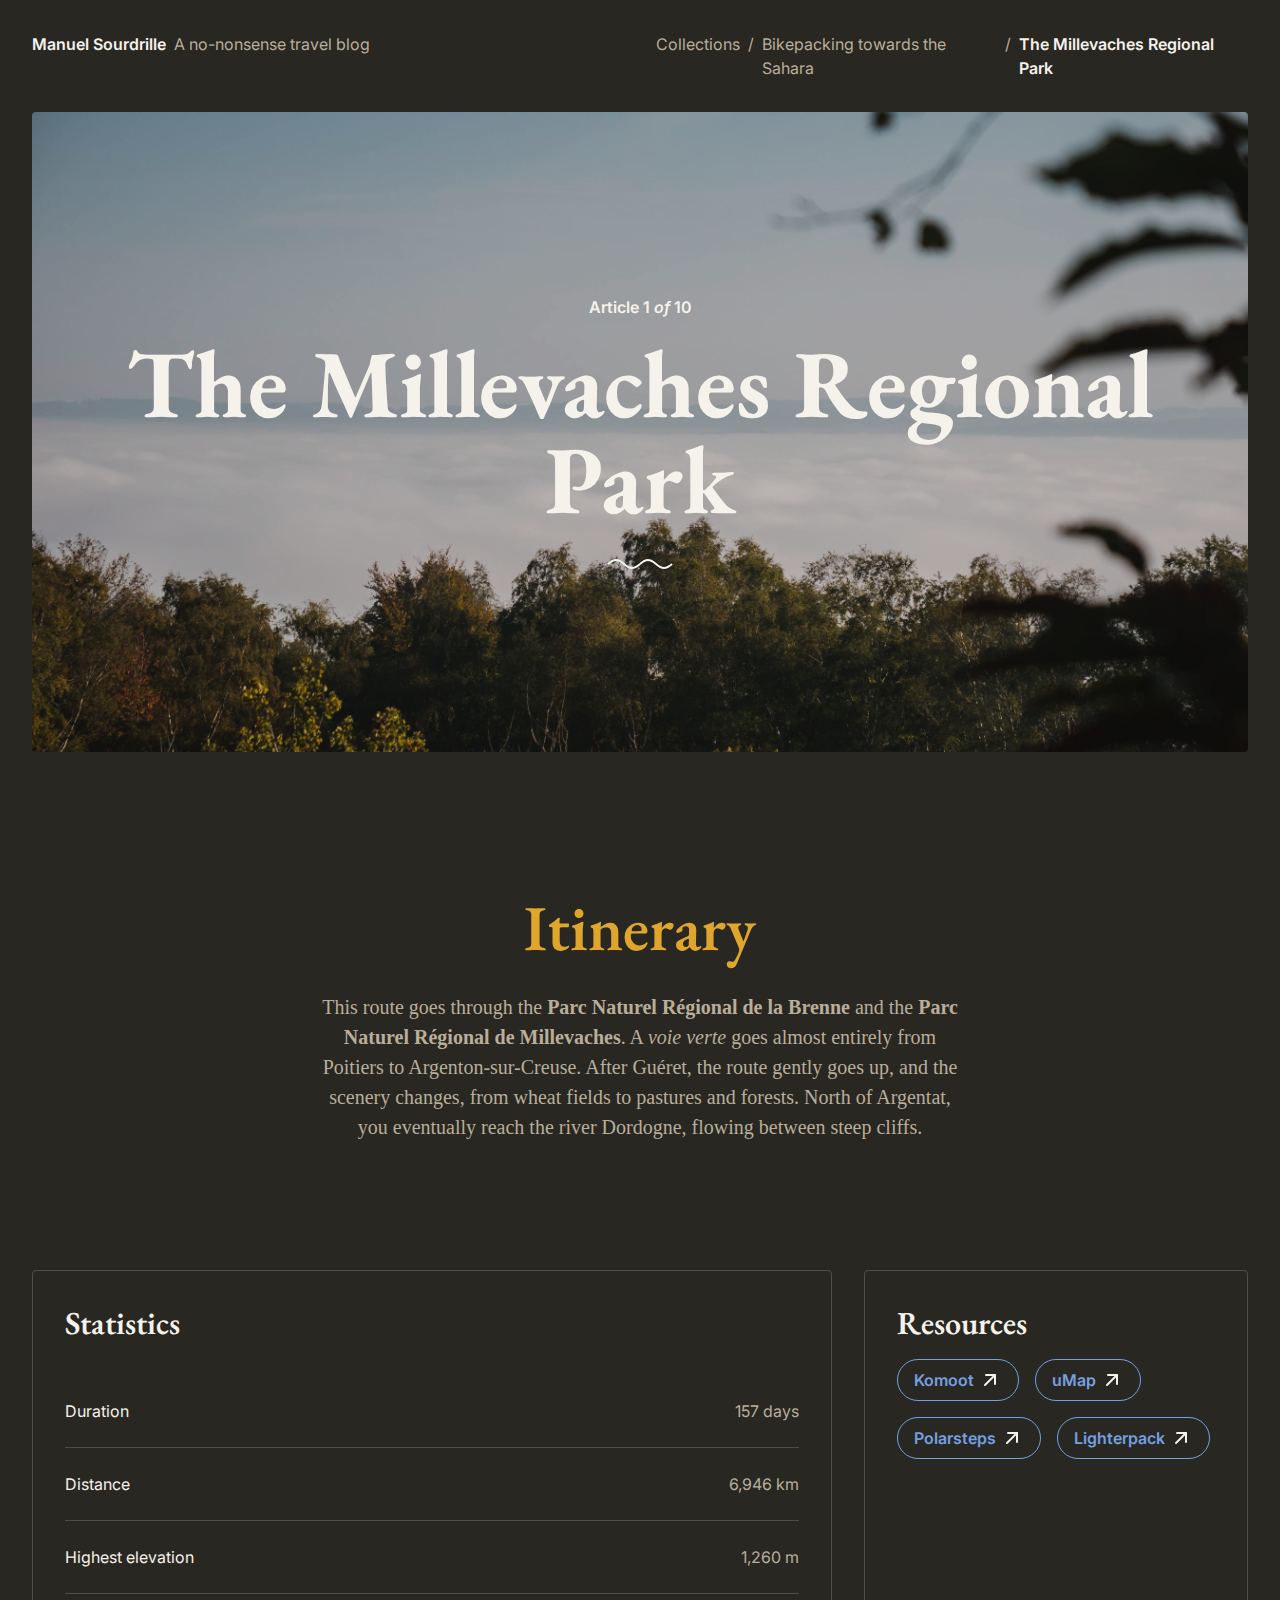
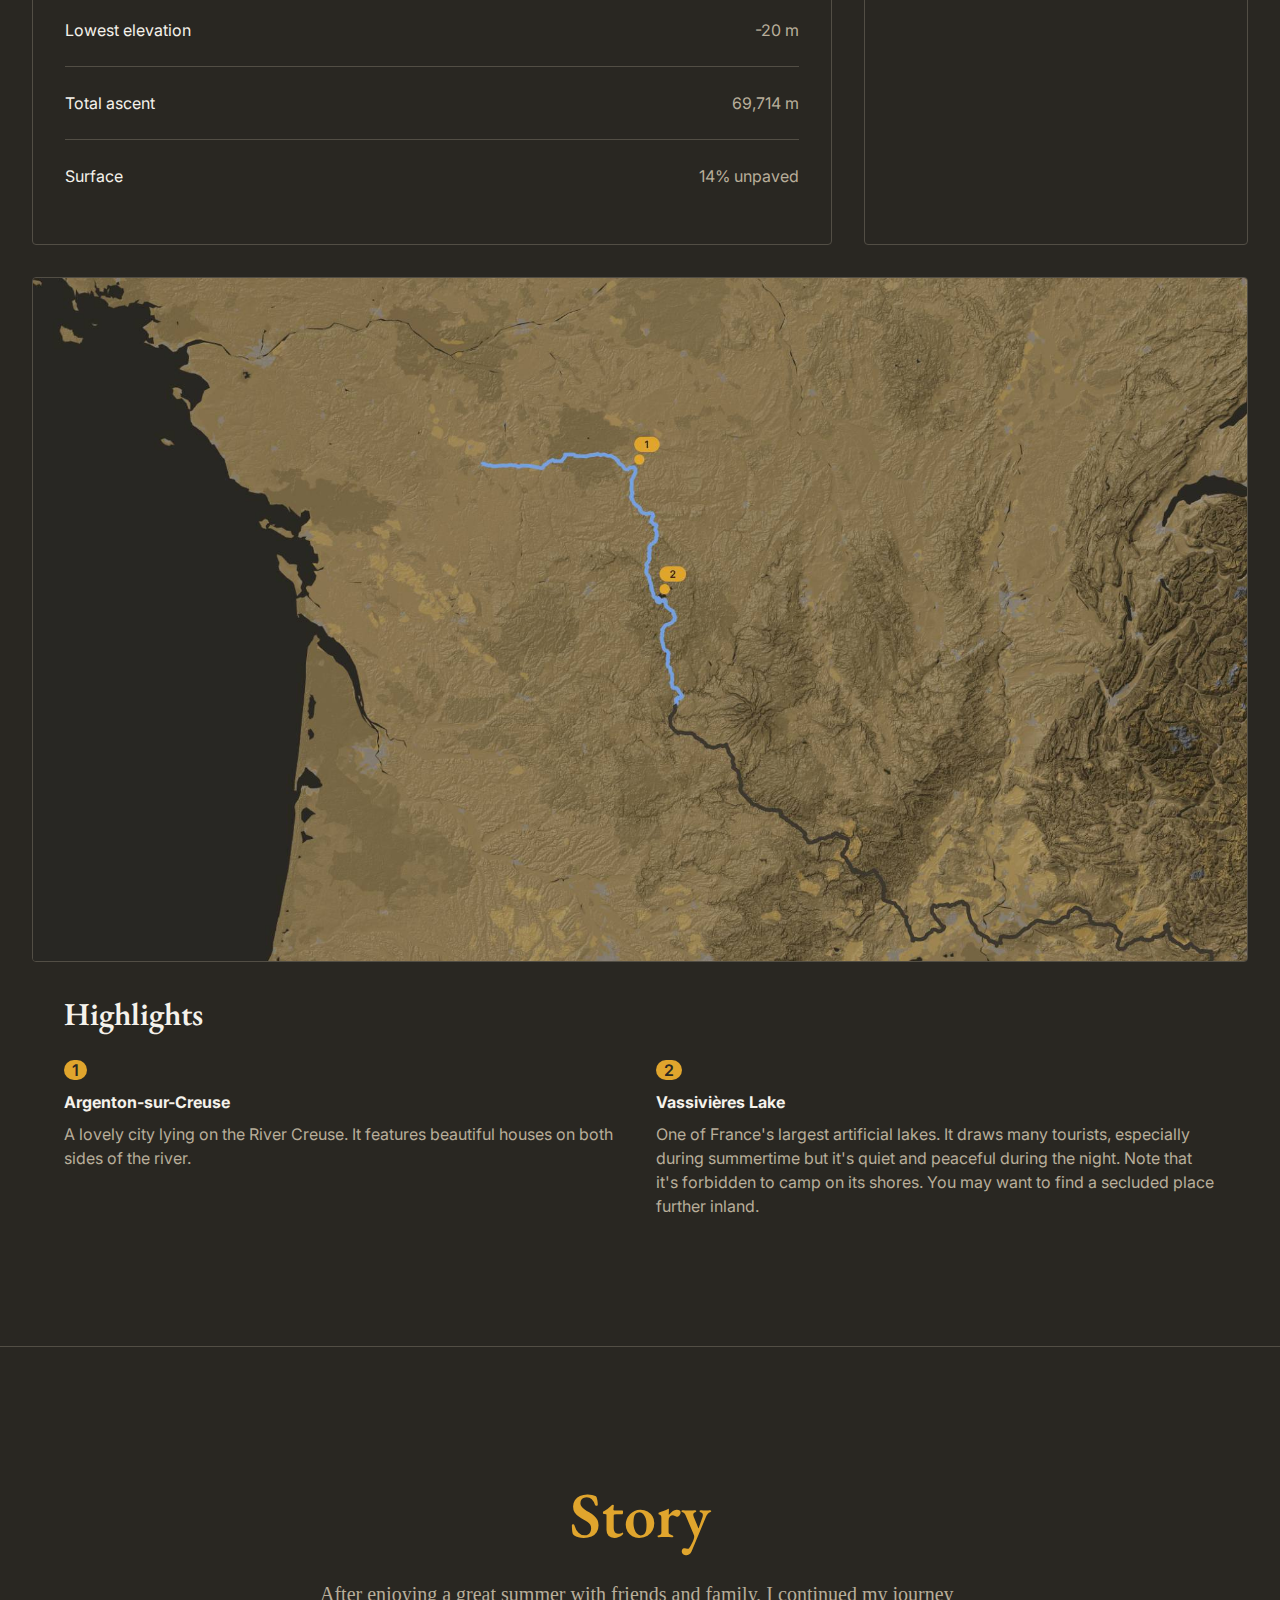
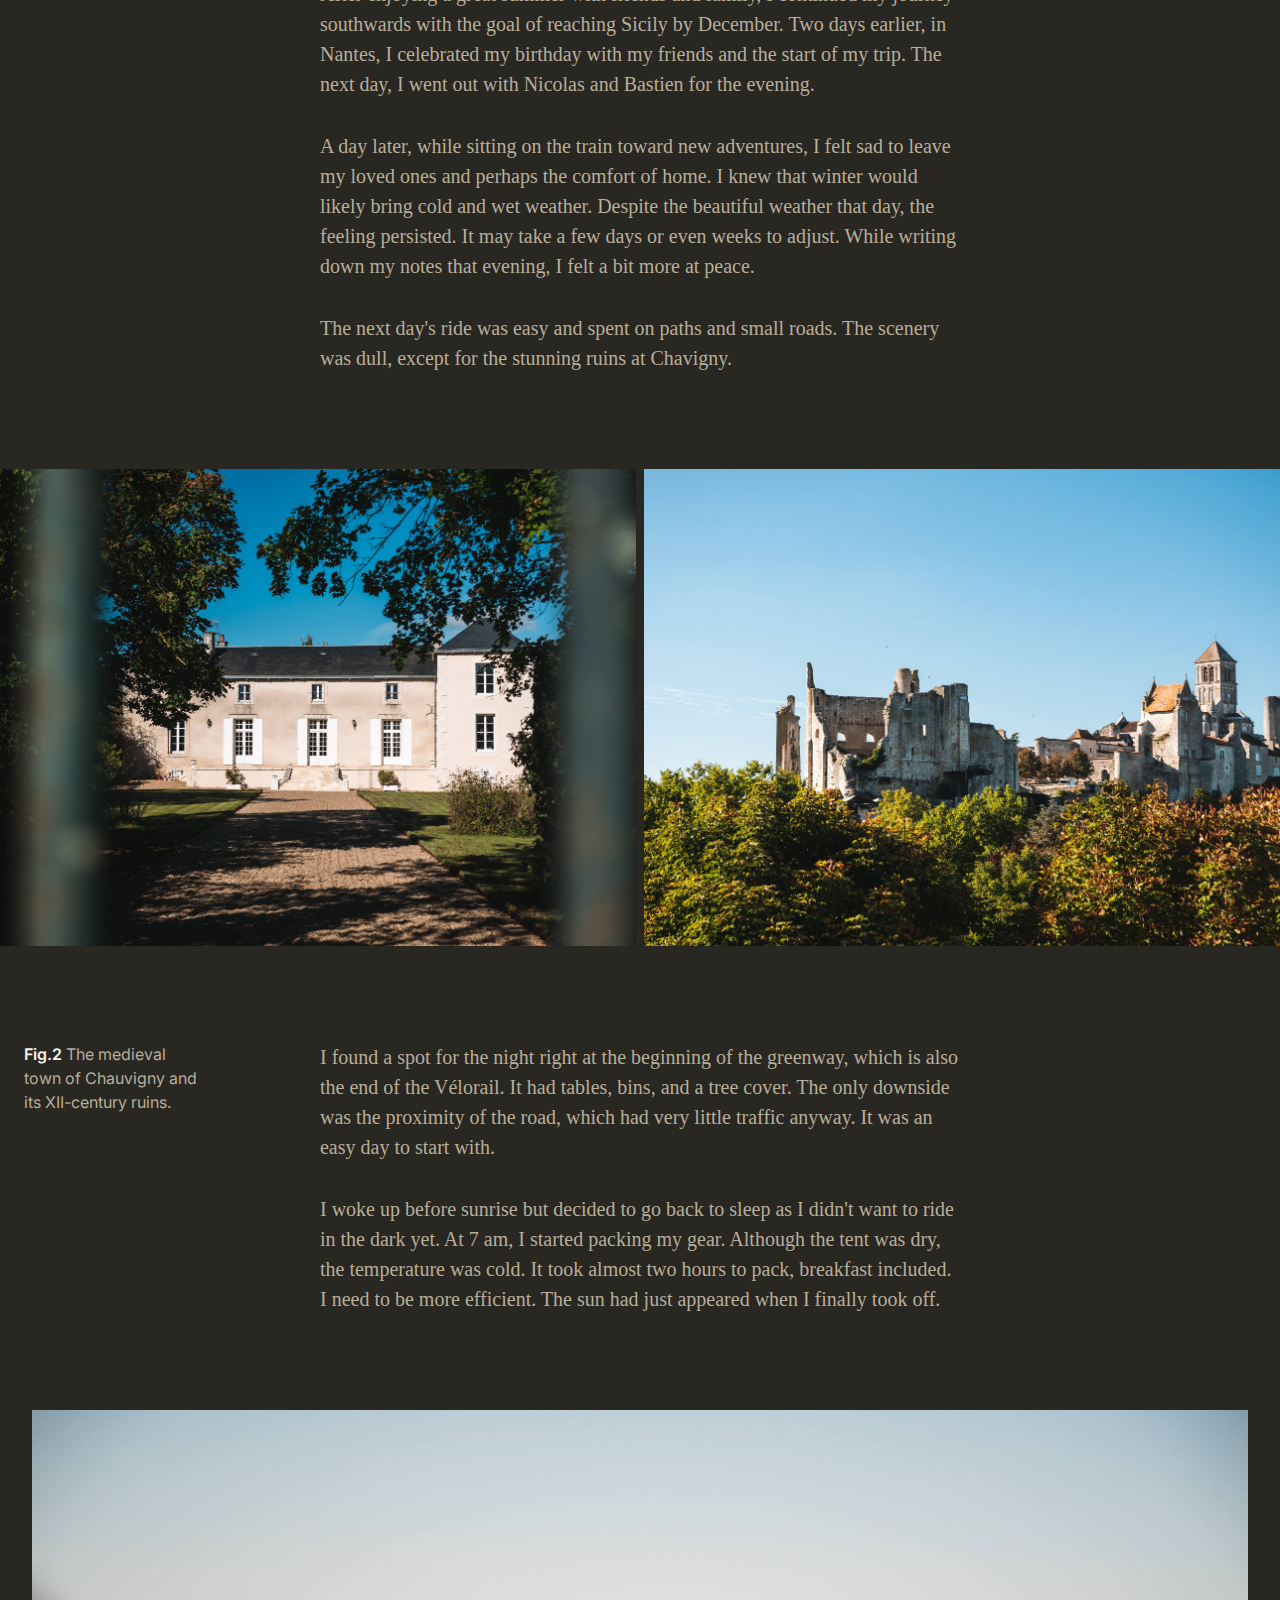
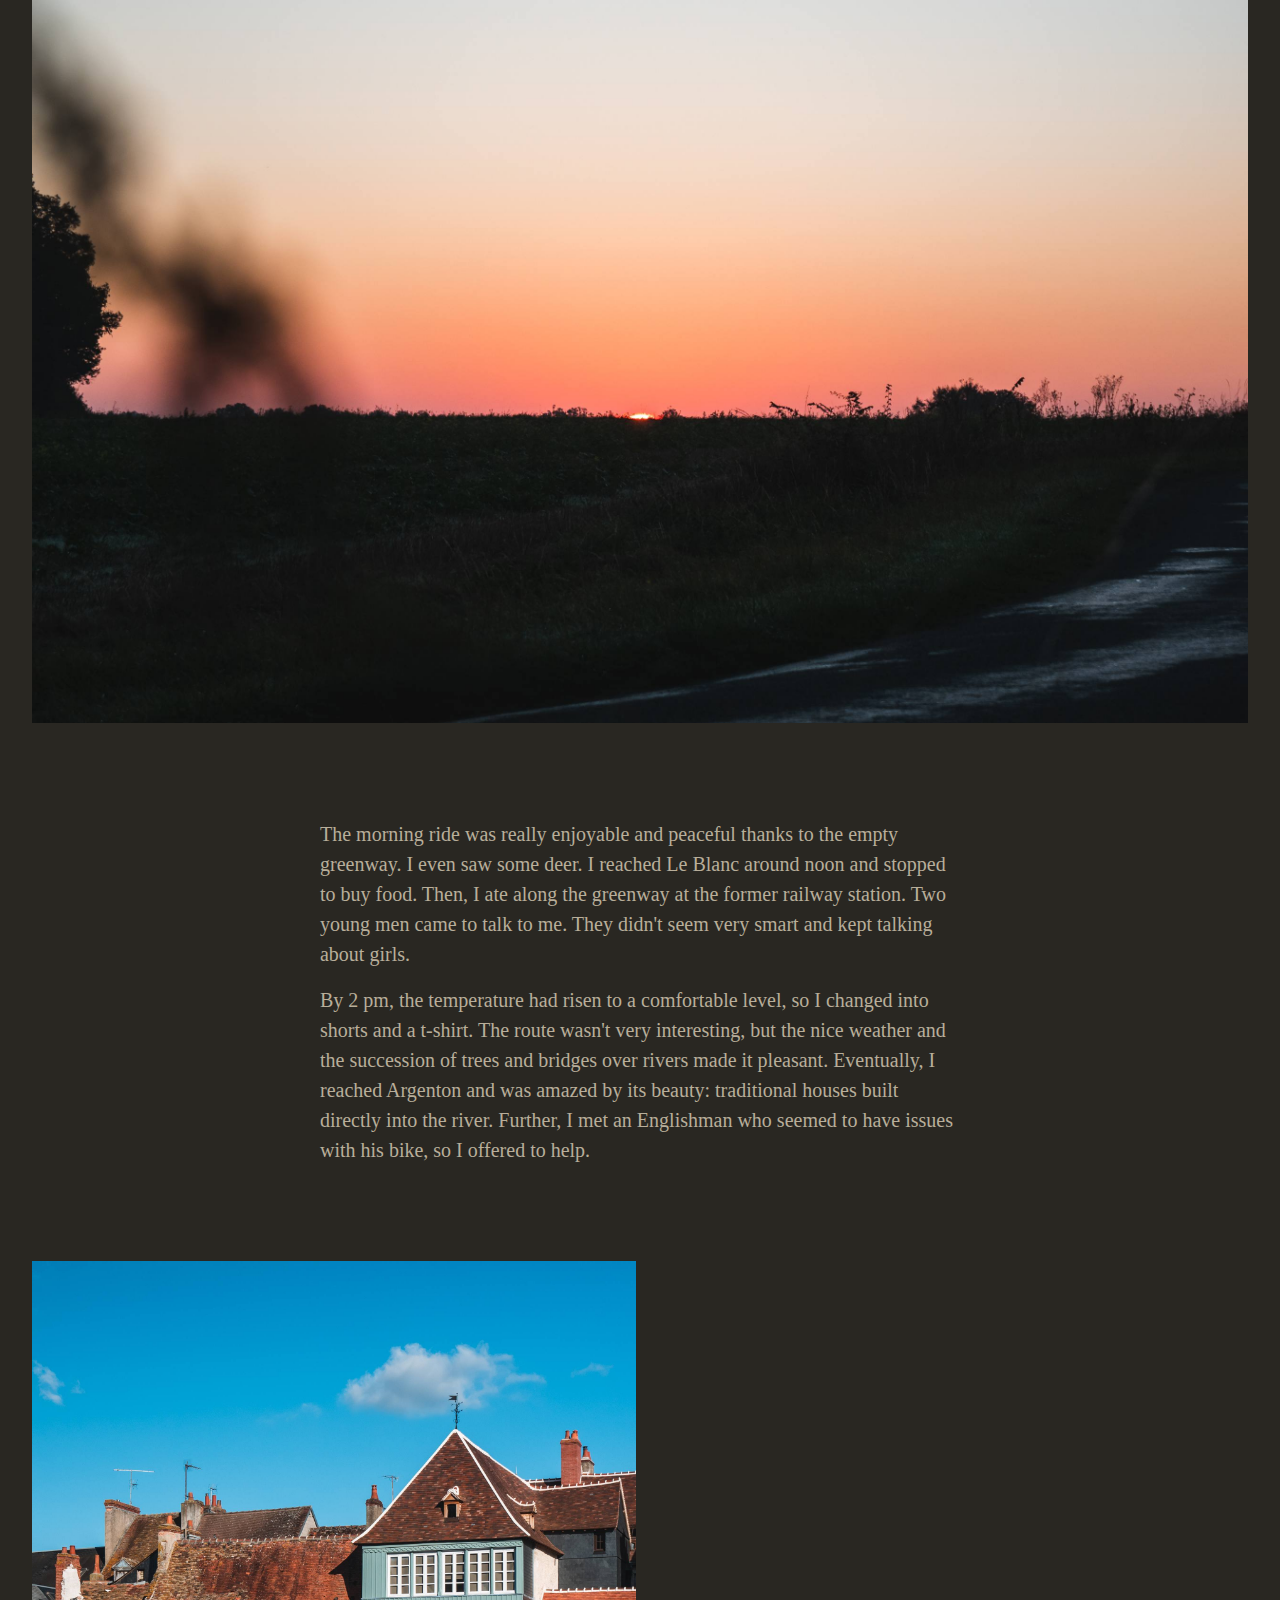
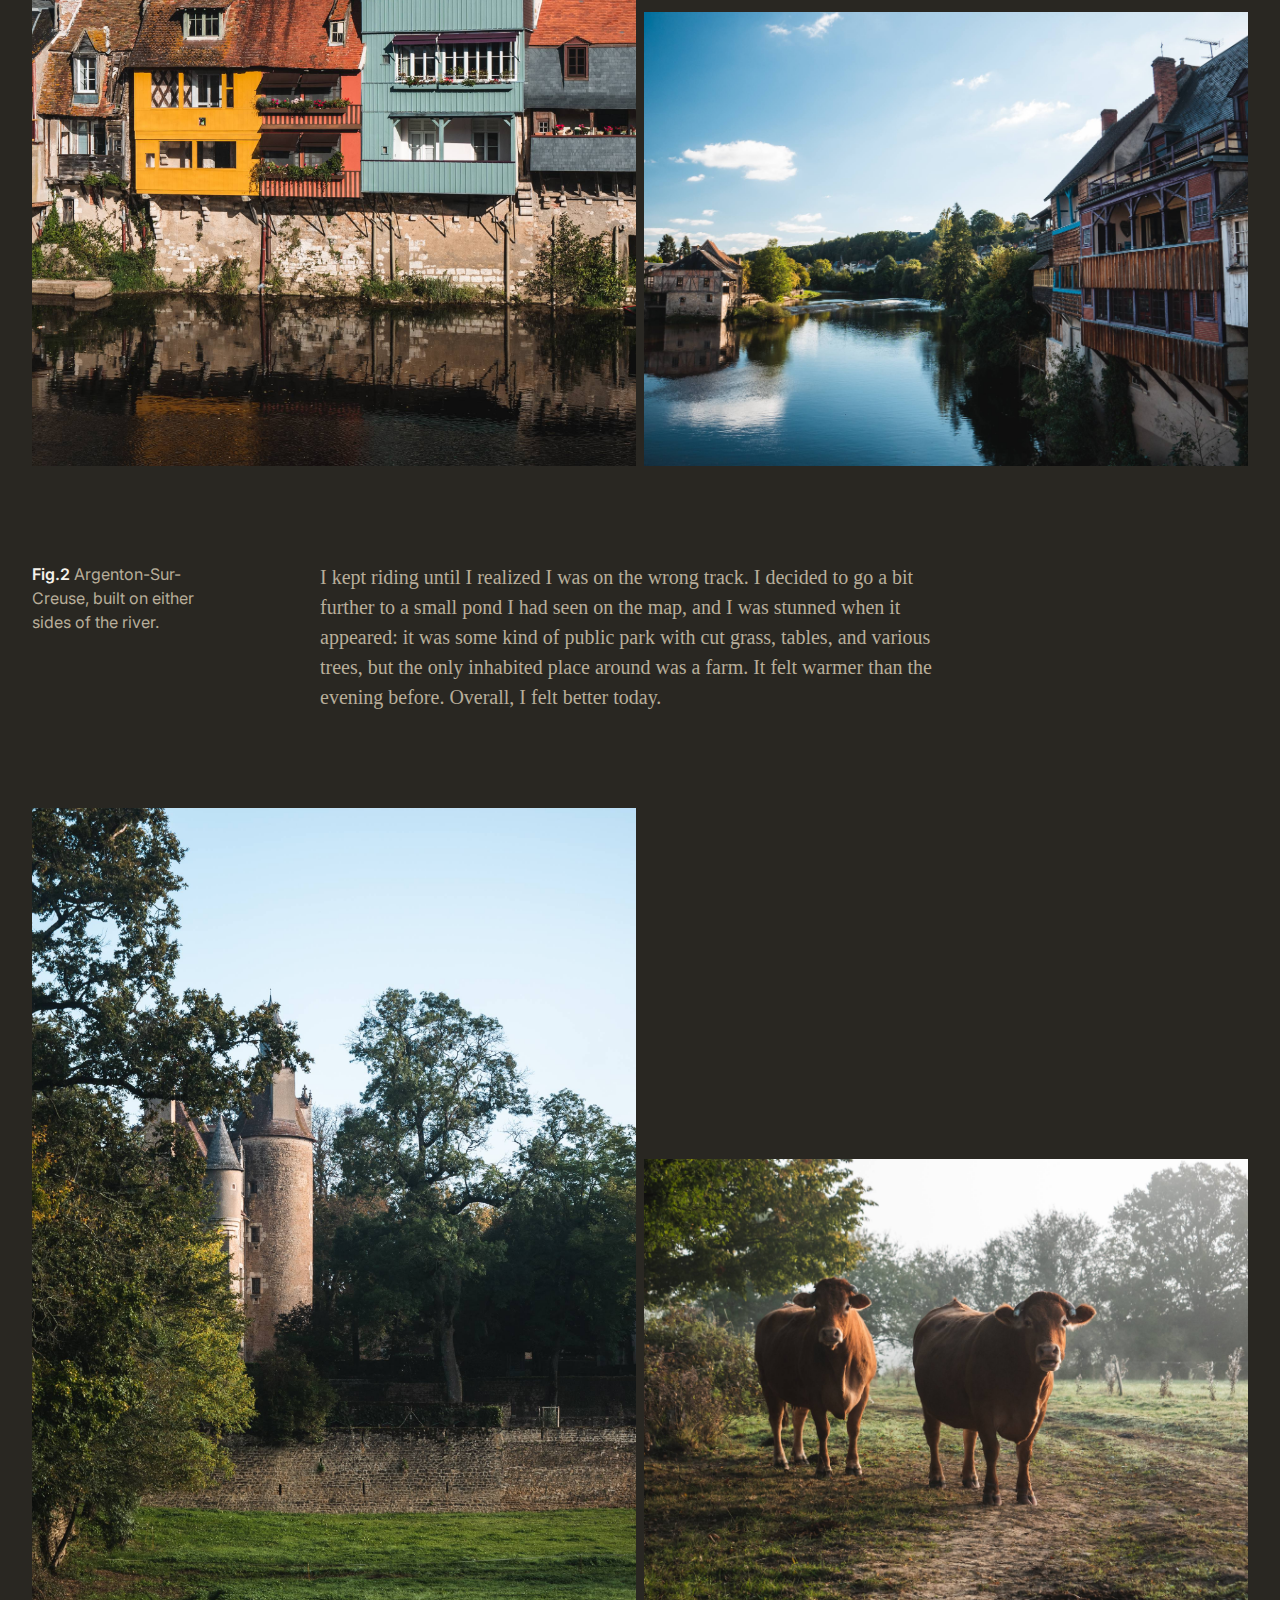
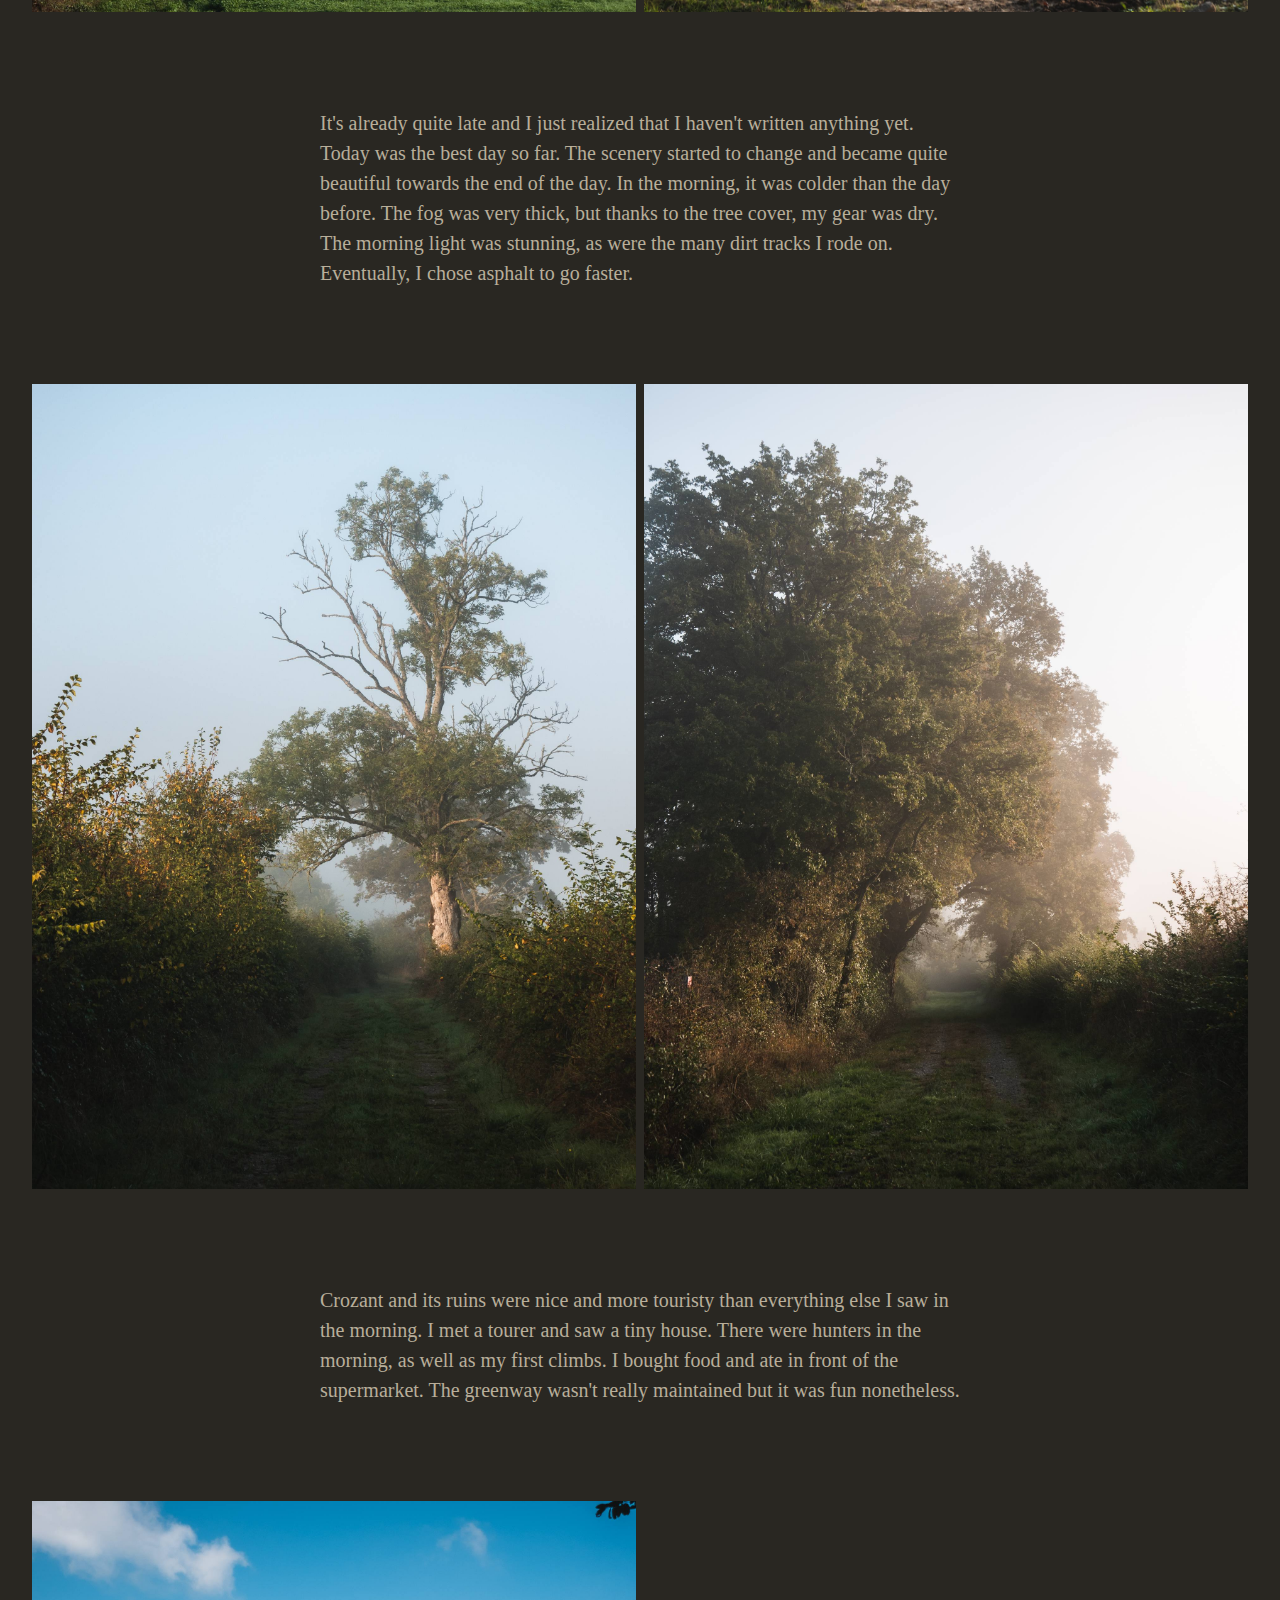
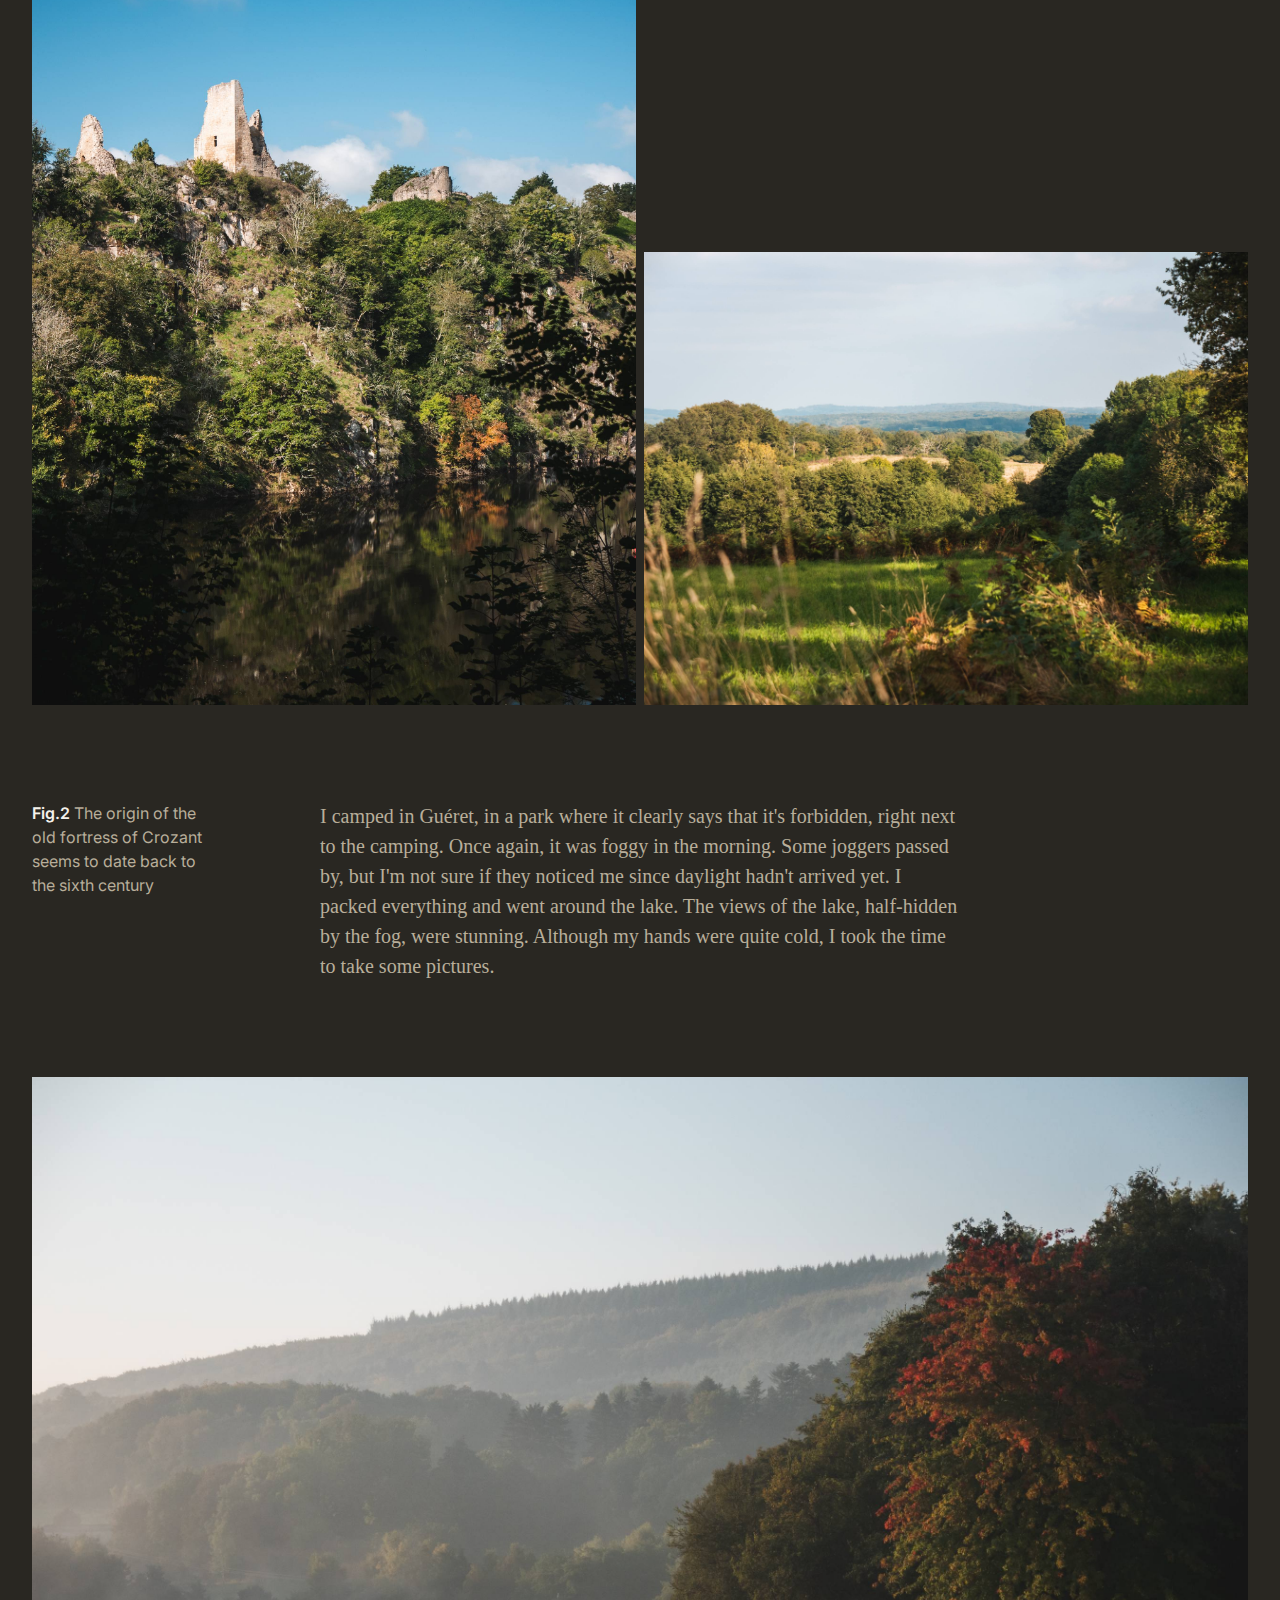
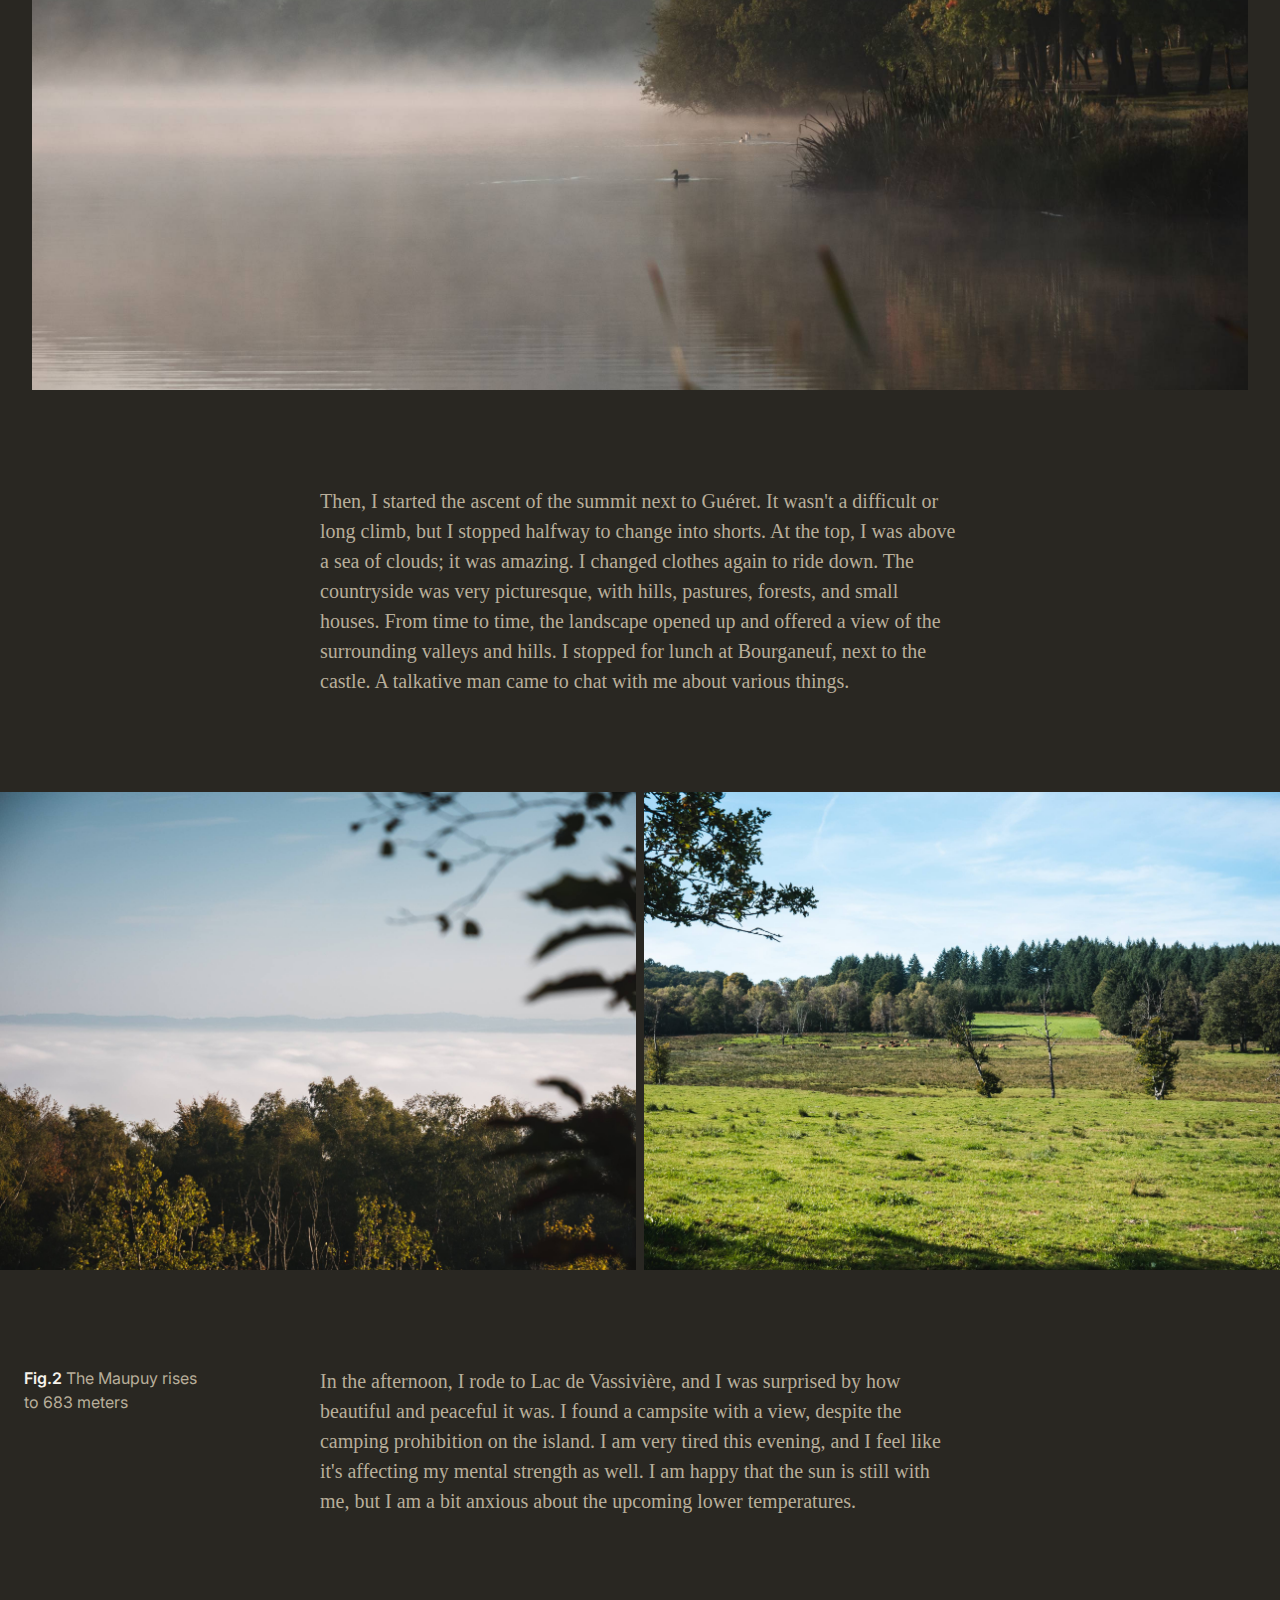
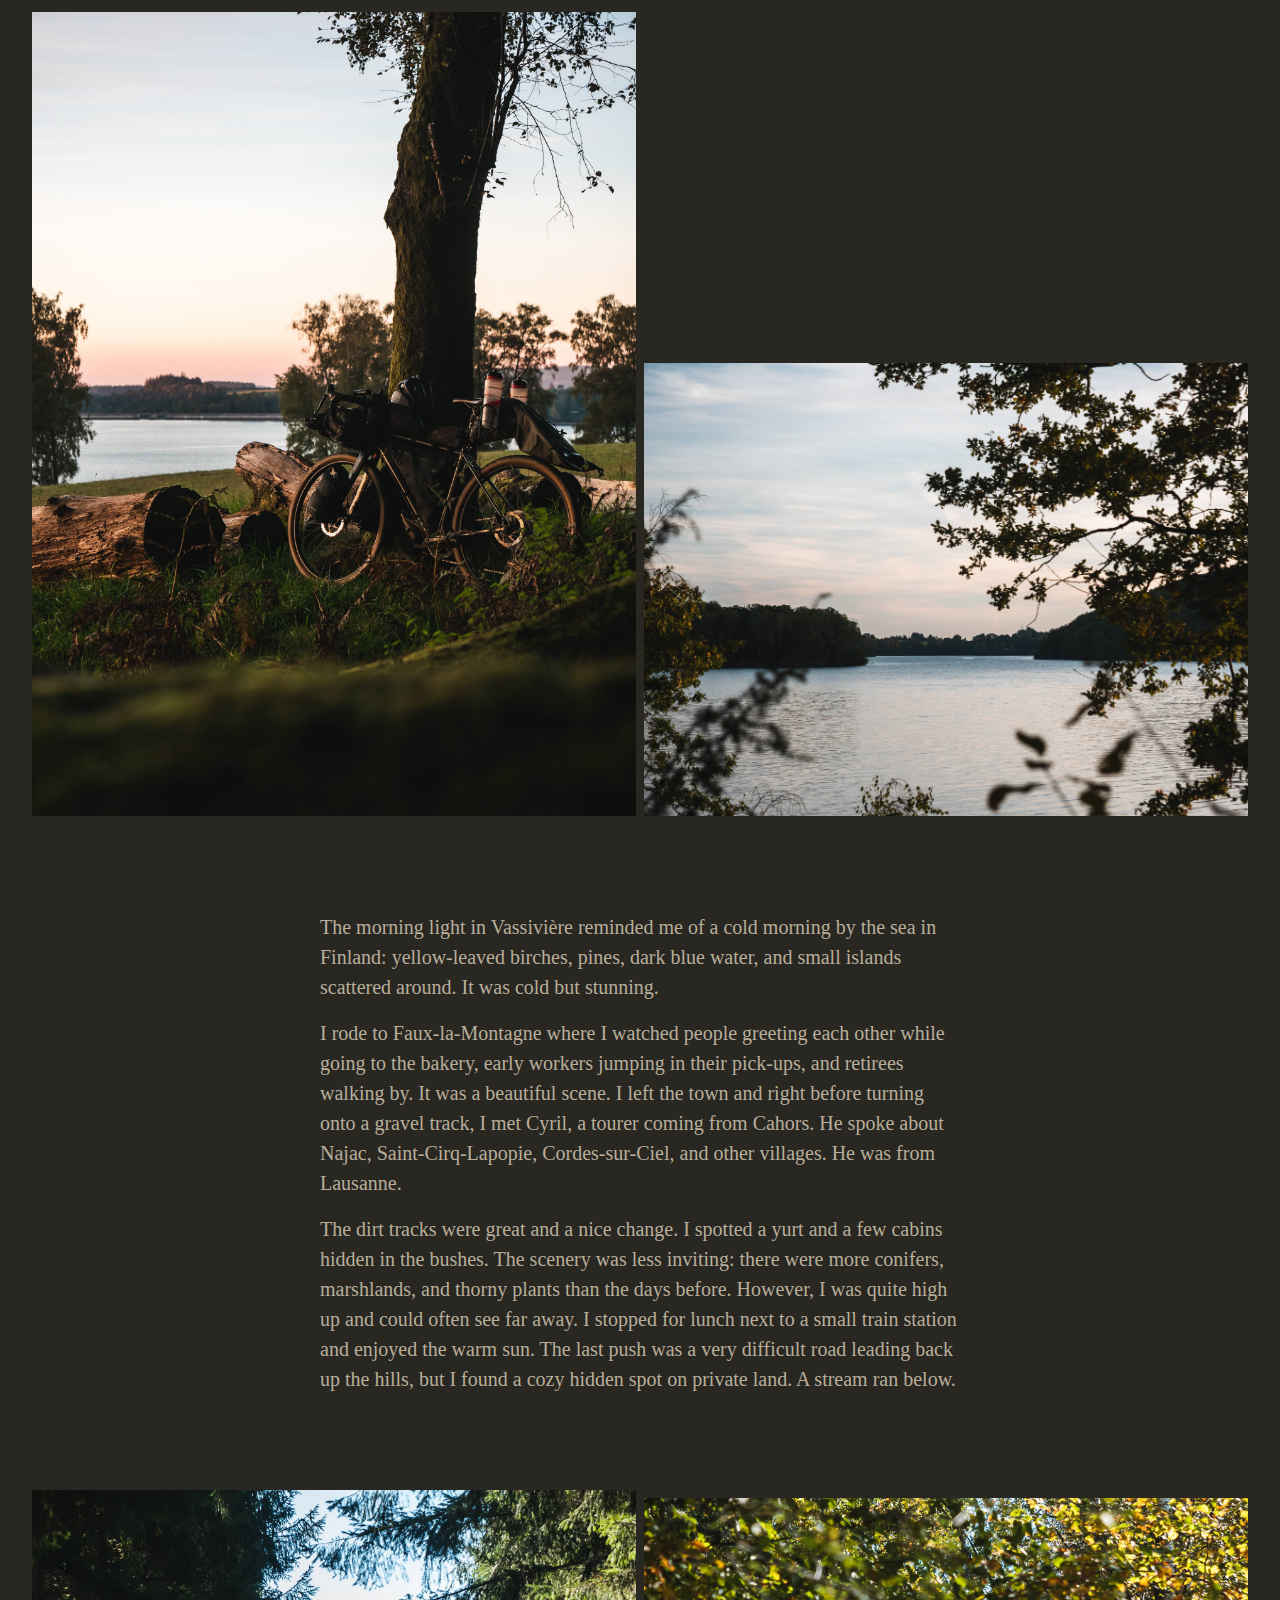
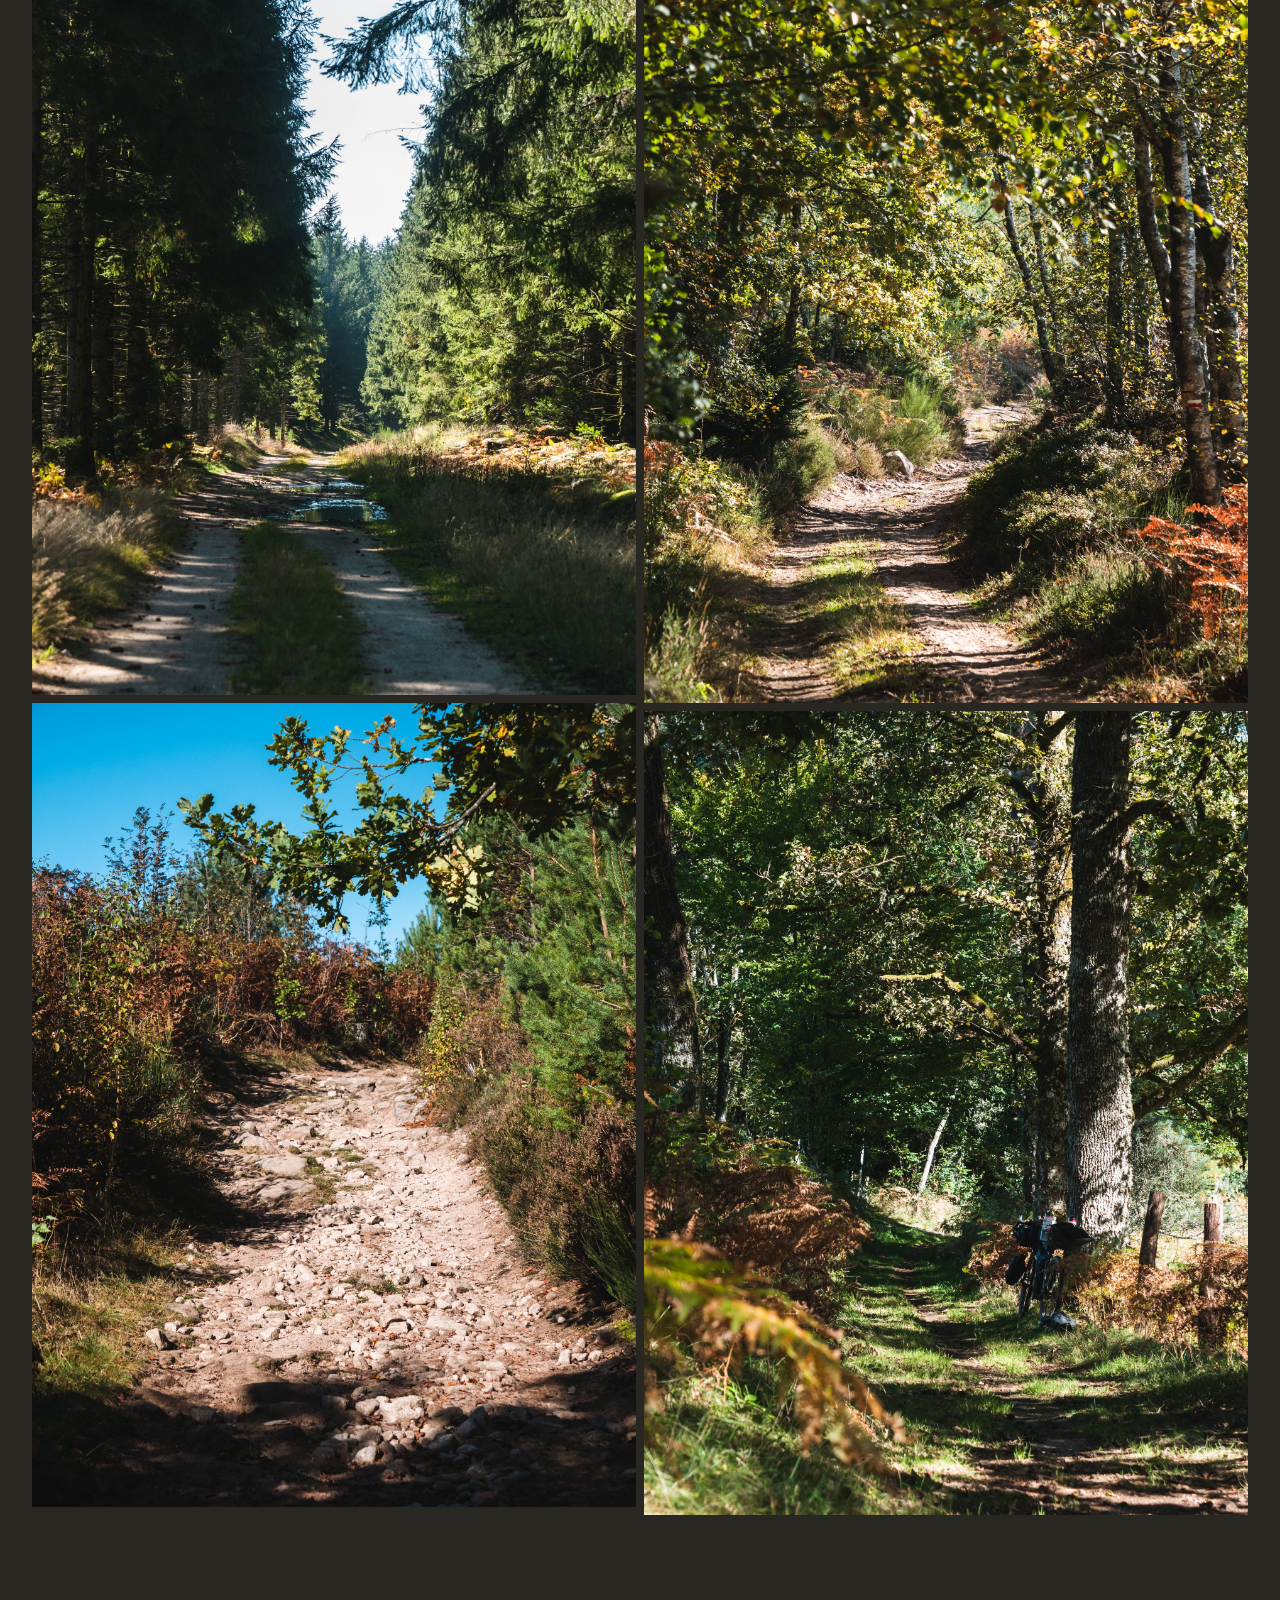
==== commit 28b934df: "1.2" ====
--- a/articles/the-millevaches-regional-parks.html
+++ b/articles/the-millevaches-regional-parks.html
@@ -2,7 +2,8 @@
 <html lang="en">
     <head>
         <meta charset="utf-8" />
-        <title>Bikepacking La Brenne and Millevaches Regional Parks</title>
+        <title>Bikepacking the Millevaches Regional Park</title>
+        <meta name="description" content="The Millevaches Regional Park is the first article of a bikepacking trip from France to Tunisia, back in 2020.">
         <meta name="viewport" content="width=device-width, initial-scale=1.0">
         <link rel="preconnect" href="https://fonts.googleapis.com">
         <link rel="preconnect" href="https://fonts.gstatic.com" crossorigin>
@@ -11,20 +12,30 @@
         <link href="../output/main.css" rel="stylesheet">
     </head>
     <body class="bg-gray-16">
-       
-       <!-- LOGO -->
-        
-        <div class="flex justify-center s-mt-32">
-            <p class="container s-px-16 m-px-24 l-px-0 text-sm font-semibold gray-96">Manuel Sourdrille</p>
-        </div>
         
         <!-- HEADER -->
         
-        <header class="flex justify-center s-mt-32" id="article-001">
-            <div class="container grid items-center s-px-16 m-px-24 l-px-0">
-                <div class="s-col-span-4 m-col-span-12 l-col-span-12">
-                    <p class="s-col-span-4 m-col-span-12 l-col-span-12 s-mt-24 l-mt-32 text-sm font-semibold text-center gray-96">Article 1 <span class="s-ml-8 font-normal italic">in</span><a class="s-ml-8 btn-secondary font-semibold gray-96" href="../collections/bikepacking-towards-the-sahara.html">Bikepacking Towards The Sahara</a></p>
-                    <h1 class="s-mt-16 text-3xl font-medium text-center gray-96">The Millevaches Regional Park</h1>
+        <header class="flex flex-col s-mt-16 m-mt-24 l-mt-32 s-px-16 m-px-24 l-px-32 h-80vh">
+           <nav class="grid-cols-2 s-col-span-2">
+                <div class="flex s-col-span-2 l-col-span-1 gap-8">
+                    <p class="text-sm font-semibold gray-96">Manuel Sourdrille</p>
+                    <p class="text-sm gray-72">A no-nonsense travel blog</p>
+                </div>
+                <div class="flex s-col-span-2 l-col-span-1 gap-8 s-mt-16 m-mt-24 l-mt-0 s-justify-self-auto l-justify-self-end">
+                    <a href="../index.html" class="link-standalone text-sm gray-72">Collections</a>
+                    <p class="text-sm gray-72">/</p>
+                    <a href="../collections/bikepacking-towards-the-sahara.html" class="link-standalone text-sm gray-72">Bikepacking towards the Sahara</a>
+                    <p class="text-sm gray-72">/</p>
+                    <p class="text-sm font-semibold gray-96">The Millevaches Regional Park</p>
+                </div>
+            </nav>
+            <div id="article-001" class="grid-cols-2 justify-items-center rounded s-mt-16 m-mt-24 l-mt-32">
+                <div class="container grid s-col-span-2 items-center s-px-16 m-px-24 l-px-0">
+                    <div class="flex flex-col s-col-span-4 m-col-span-12 l-col-span-12">
+                        <p class="text-sm text-center font-semibold gray-96">Article 1 <span class="italic">of</span> 10</p>
+                        <h1 class="s-mt-16 text-3xl font-medium text-center gray-96">The Millevaches Regional Park</h1>
+                        <img class="s-mt-16 m-mt-24 l-mt-32 self-center" src="../assets/graphic-wave.svg">
+                    </div>
                 </div>
             </div>
         </header>
@@ -35,9 +46,9 @@
             <div class="container grid s-px-16 m-px-24 l-px-0">
                 <div class="s-col-span-4 m-col-span-12 l-col-span-12 content-w justify-self-center">
                     <h2 class="s-mt-8 m-mt-16 text-2xl text-center font-semibold primary-88">Itinerary</h2>
-                    <p class="s-mt-16 m-mt-24 l-mt-32 text-md text-center gray-72">This route goes through the <span class="italic">Parc Naturel Régional de la Brenne</span> and the <span class="italic">Parc Naturel Régional de Millevaches</span>. A <span class="italic">voie verte</span> goes almost entirely from Poitiers to Argenton-sur-Creuse. After Guéret, the route gently goes up, and the scenery changes, from wheat fields to pastures and forests. North of Argentat, the Dordogne River flows through a steep gorge.</p>
-                </div>
-                <div class="s-mt-64 m-mt-96 l-mt-128 s-py-16 l-py-32 s-px-16 l-px-32 s-col-span-4 m-col-span-12 l-col-span-12 border rounded gray-32">
+                    <p class="s-mt-16 m-mt-24 l-mt-32 text-md text-center gray-72">This route goes through the <span class="font-semibold">Parc Naturel Régional de la Brenne</span> and the <span class="font-semibold">Parc Naturel Régional de Millevaches</span>. A <span class="italic">voie verte</span> goes almost entirely from Poitiers to Argenton-sur-Creuse. After Guéret, the route gently goes up, and the scenery changes, from wheat fields to pastures and forests. North of Argentat, you eventually reach the river Dordogne, flowing between steep cliffs.</p>
+                </div>
+                <div class="s-col-span-4 m-col-span-12 l-col-span-8 s-mt-64 m-mt-96 l-mt-128 s-py-16 l-py-32 s-px-16 l-px-32 border rounded gray-32">
                     <h3 class="text-lg font-semibold gray-96">Statistics</h3>
                     <ul class="s-mt-8 m-mt-16 l-mt-32">
                         <li class="s-py-16 l-py-24 border-b gray-32">
@@ -78,7 +89,16 @@
                         </li>
                     </ul>
                 </div>
-                <img class="s-col-span-4 m-col-span-12 l-col-span-12 s-mt-32 border rounded gray-32" src="../assets/collection01-article01-map.jpg">
+                <div class="s-col-span-4 m-col-span-12 l-col-span-4 s-mt-16 m-mt-24 l-mt-128 s-py-16 l-py-32 s-px-16 l-px-32 border rounded gray-32">
+                    <h3 class="text-lg font-semibold gray-96">Resources</h3>
+                    <div class="flex flex-wrap gap-16">
+                        <p><a class="flex items-center s-mt-16 btn-secondary text-sm font-semibold secondary-88" href="https://www.komoot.com/fr-fr/collection/1877170/-bikepacking-toward-the-sahara-desert" target="blank">Komoot<img class="s-ml-4" src="../assets/icon-external-link.svg"></a></p>
+                        <p><a class="flex items-center s-mt-16 btn-secondary text-sm font-semibold secondary-88" href="https://umap.openstreetmap.fr/en/map/mighty-travels_640943" target="blank">uMap<img class="s-ml-4" src="../assets/icon-external-link.svg"></a></p>
+                        <p><a class="flex items-center s-mt-16 btn-secondary text-sm font-semibold secondary-88" href="https://www.polarsteps.com/seekout/4365113-bikepacking-toward-the-sahara-desert" target="blank">Polarsteps<img class="s-ml-4" src="../assets/icon-external-link.svg"></a></p>
+                        <p><a class="flex items-center s-mt-16 btn-secondary text-sm font-semibold secondary-88" href="https://lighterpack.com/r/ruee03" target="blank">Lighterpack<img class="s-ml-4" src="../assets/icon-external-link.svg"></a></p>
+                    </div>
+                </div>
+                <img class="s-col-span-4 m-col-span-12 l-col-span-12 s-mt-16 m-mt-24 l-mt-32 border rounded gray-32" src="../assets/collection01-article01-map.jpg">
                 <div class="s-col-span-4 m-col-span-12 l-col-span-12 s-mt-16 m-mt-24 l-mt-32 l-px-32">
                     <h3 class="text-lg font-semibold gray-96">Highlights</h3>
                     <ul class="grid-cols-2 s-mt-16 l-mt-24">
@@ -98,15 +118,6 @@
                         </li>
                     </ul>
                 </div>
-                <div class="s-col-span-4 m-col-span-12 l-col-span-12 s-mt-16 m-mt-24 l-mt-32 l-px-32">
-                    <h3 class="text-lg font-semibold gray-96">Resources</h3>
-                    <div class="flex flex-wrap gap-8">
-                        <p><a class="flex items-center s-mt-16 btn-secondary text-sm font-semibold secondary-88" href="https://www.komoot.com/fr-fr/collection/1877170/-bikepacking-toward-the-sahara-desert" target="blank">Komoot<img class="s-ml-4" src="../assets/icon-external-link.svg"></a></p>
-                        <p><a class="flex items-center s-mt-16 btn-secondary text-sm font-semibold secondary-88" href="https://umap.openstreetmap.fr/en/map/mighty-travels_640943" target="blank">uMap<img class="s-ml-4" src="../assets/icon-external-link.svg"></a></p>
-                        <p><a class="flex items-center s-mt-16 btn-secondary text-sm font-semibold secondary-88" href="https://www.polarsteps.com/seekout/4365113-bikepacking-toward-the-sahara-desert" target="blank">Polarsteps<img class="s-ml-4" src="../assets/icon-external-link.svg"></a></p>
-                        <p><a class="flex items-center s-mt-16 btn-secondary text-sm font-semibold secondary-88" href="https://lighterpack.com/r/ruee03" target="blank">Lighterpack<img class="s-ml-4" src="../assets/icon-external-link.svg"></a></p>
-                    </div>
-                </div>
             </div>
         </section>
         
@@ -243,29 +254,32 @@
         <!-- FOOTER -->
         
         <footer class="flex justify-center border-t gray-32 s-mt-64 m-mt-96 l-mt-128 s-pb-32">
-            <ul class="container grid s-mt-16 l-mt-32 s-px-16 m-px-24 l-px-0">
-                <li class="s-col-span-4 m-col-span-4 l-col-span-4">
-                    <ul>
-                        <li class="s-mt-8 l-mt-16 text-sm font-semibold gray-96">Links</li>
-                        <li class="s-mt-8 l-mt-16"><a class="link text-sm font-semibold gray-72" href="https://www.komoot.com/fr-fr/collection/1877170/-bikepacking-toward-the-sahara-desert" target="blank">Komoot</a></li>
-                        <li class="s-mt-8 l-mt-16"><a class="link text-sm font-semibold gray-72" href="https://umap.openstreetmap.fr/en/map/mighty-travels_640943" target="blank">uMap</a></li>
-                        <li class="s-mt-8 l-mt-16"><a class="link text-sm font-semibold gray-72" href="https://www.polarsteps.com/seekout/4365113-bikepacking-toward-the-sahara-desert" target="blank">Polarsteps</a></li>
-                        <li class="s-mt-8 l-mt-16"><a class="link text-sm font-semibold gray-72" href="https://lighterpack.com/r/ruee03" target="blank">Lighterpack</a></li>
-                    </ul>
-                </li>
-                <li class="s-col-span-4 m-col-span-4 l-col-span-4 s-mt-16 m-mt-0">
-                    <ul>
-                        <li class="s-mt-8 l-mt-16 text-sm font-semibold gray-96">Collections</li>
-                        <li class="s-mt-8 l-mt-16"><a class="link text-sm font-semibold gray-72" href="../collections/bikepacking-towards-the-sahara.html">Bikepacking Toward the Sahara Desert</a></li>
-                    </ul>
-                </li>
-                <li class="s-col-span-4 m-col-span-4 l-col-span-4 s-mt-16 m-mt-0">
-                    <ul>
-                        <li class="s-mt-8 l-mt-16 text-sm font-semibold gray-96">Articles</li>
-                        <li class="s-mt-8 l-mt-16"><a class="link text-sm font-semibold gray-72" href="#">The Millevaches National Park</a></li>
-                    </ul>
-                </li>
-            </ul>
+            <div class="container s-mt-16 l-mt-32 s-px-16 m-px-24 l-px-0">
+                <ul class="grid s-mt-16 l-mt-32 s-px-16 m-px-24 l-px-0">
+                    <li class="s-col-span-4 m-col-span-4 l-col-span-4">
+                        <ul>
+                            <li class="s-mt-8 l-mt-16 text-sm font-semibold gray-96">Links</li>
+                            <li class="s-mt-8 l-mt-16"><a class="link text-sm font-semibold gray-72" href="https://www.komoot.com/fr-fr/collection/1877170/-bikepacking-toward-the-sahara-desert" target="blank">Komoot</a></li>
+                            <li class="s-mt-8 l-mt-16"><a class="link text-sm font-semibold gray-72" href="https://umap.openstreetmap.fr/en/map/mighty-travels_640943" target="blank">uMap</a></li>
+                            <li class="s-mt-8 l-mt-16"><a class="link text-sm font-semibold gray-72" href="https://www.polarsteps.com/seekout/4365113-bikepacking-toward-the-sahara-desert" target="blank">Polarsteps</a></li>
+                            <li class="s-mt-8 l-mt-16"><a class="link text-sm font-semibold gray-72" href="https://lighterpack.com/r/ruee03" target="blank">Lighterpack</a></li>
+                        </ul>
+                    </li>
+                    <li class="s-col-span-4 m-col-span-4 l-col-span-4 s-mt-16 m-mt-0">
+                        <ul>
+                            <li class="s-mt-8 l-mt-16 text-sm font-semibold gray-96">Collections</li>
+                            <li class="s-mt-8 l-mt-16"><a class="link text-sm font-semibold gray-72" href="../collections/bikepacking-towards-the-sahara.html">Bikepacking Toward the Sahara Desert</a></li>
+                        </ul>
+                    </li>
+                    <li class="s-col-span-4 m-col-span-4 l-col-span-4 s-mt-16 m-mt-0">
+                        <ul>
+                            <li class="s-mt-8 l-mt-16 text-sm font-semibold gray-96">Articles</li>
+                            <li class="s-mt-8 l-mt-16"><a class="link text-sm font-semibold gray-72" href="#">The Millevaches National Park</a></li>
+                        </ul>
+                    </li>
+                </ul>
+                <p class="s-col-span-4 m-col-span-12 s-mt-64 m-mt-96 l-mt-128 text-sm gray-72">© 2023 Manuel Sourdrille / Release 1.2</p>
+            </div>
         </footer>
     </body>
 </html>--- a/output/main.css
+++ b/output/main.css
@@ -406,6 +406,11 @@
 }
 
 /* 64px */
+/* line 181, E:/Design/Clients/Personal/202208 - Personal Travel Blog/Dev/input/main.scss */
+.s-justify-self-auto {
+  justify-self: auto;
+}
+
 /*
 
 
@@ -417,51 +422,51 @@
 */
 @media (min-width: 48rem) {
   /* Typescale */
-  /* line 195, E:/Design/Clients/Personal/202208 - Personal Travel Blog/Dev/input/main.scss */
+  /* line 197, E:/Design/Clients/Personal/202208 - Personal Travel Blog/Dev/input/main.scss */
   .text-4xl {
     font-size: 6rem;
     /* 96px */
     line-height: 100%;
   }
-  /* line 199, E:/Design/Clients/Personal/202208 - Personal Travel Blog/Dev/input/main.scss */
+  /* line 201, E:/Design/Clients/Personal/202208 - Personal Travel Blog/Dev/input/main.scss */
   .text-3xl {
     font-size: 4rem;
     /* 64px */
     line-height: 100%;
   }
-  /* line 203, E:/Design/Clients/Personal/202208 - Personal Travel Blog/Dev/input/main.scss */
+  /* line 205, E:/Design/Clients/Personal/202208 - Personal Travel Blog/Dev/input/main.scss */
   .text-2xl {
     font-size: 3rem;
     /* 48px */
     line-height: 100%;
   }
-  /* line 207, E:/Design/Clients/Personal/202208 - Personal Travel Blog/Dev/input/main.scss */
+  /* line 209, E:/Design/Clients/Personal/202208 - Personal Travel Blog/Dev/input/main.scss */
   .text-xl {
     font-size: 2.5rem;
     /* 40px */
     line-height: 100%;
   }
-  /* line 211, E:/Design/Clients/Personal/202208 - Personal Travel Blog/Dev/input/main.scss */
+  /* line 213, E:/Design/Clients/Personal/202208 - Personal Travel Blog/Dev/input/main.scss */
   .text-lg {
     font-size: 2rem;
     /* 32px */
     line-height: 125%;
   }
-  /* line 215, E:/Design/Clients/Personal/202208 - Personal Travel Blog/Dev/input/main.scss */
+  /* line 217, E:/Design/Clients/Personal/202208 - Personal Travel Blog/Dev/input/main.scss */
   .text-sm {
     font-size: 1rem;
     /* 16px */
     line-height: 150%;
   }
   /* Grid */
-  /* line 222, E:/Design/Clients/Personal/202208 - Personal Travel Blog/Dev/input/main.scss */
+  /* line 224, E:/Design/Clients/Personal/202208 - Personal Travel Blog/Dev/input/main.scss */
   .grid {
     display: grid;
     grid-template-columns: repeat(12, minmax(0, 1fr));
     column-gap: 1.5rem;
     /* 24px */
   }
-  /* line 227, E:/Design/Clients/Personal/202208 - Personal Travel Blog/Dev/input/main.scss */
+  /* line 229, E:/Design/Clients/Personal/202208 - Personal Travel Blog/Dev/input/main.scss */
   .grid-cols-2 {
     display: grid;
     grid-template-columns: repeat(2, minmax(0, 1fr));
@@ -469,118 +474,123 @@
     /* 24px */
   }
   /* Columns */
-  /* line 236, E:/Design/Clients/Personal/202208 - Personal Travel Blog/Dev/input/main.scss */
+  /* line 238, E:/Design/Clients/Personal/202208 - Personal Travel Blog/Dev/input/main.scss */
   .m-col-span-1 {
     grid-column: span 1;
   }
-  /* line 237, E:/Design/Clients/Personal/202208 - Personal Travel Blog/Dev/input/main.scss */
+  /* line 239, E:/Design/Clients/Personal/202208 - Personal Travel Blog/Dev/input/main.scss */
   .m-col-span-2 {
     grid-column: span 2;
   }
-  /* line 238, E:/Design/Clients/Personal/202208 - Personal Travel Blog/Dev/input/main.scss */
+  /* line 240, E:/Design/Clients/Personal/202208 - Personal Travel Blog/Dev/input/main.scss */
   .m-col-span-3 {
     grid-column: span 3;
   }
-  /* line 239, E:/Design/Clients/Personal/202208 - Personal Travel Blog/Dev/input/main.scss */
+  /* line 241, E:/Design/Clients/Personal/202208 - Personal Travel Blog/Dev/input/main.scss */
   .m-col-span-4 {
     grid-column: span 4;
   }
-  /* line 240, E:/Design/Clients/Personal/202208 - Personal Travel Blog/Dev/input/main.scss */
+  /* line 242, E:/Design/Clients/Personal/202208 - Personal Travel Blog/Dev/input/main.scss */
   .m-col-span-6 {
     grid-column: span 6;
   }
-  /* line 241, E:/Design/Clients/Personal/202208 - Personal Travel Blog/Dev/input/main.scss */
+  /* line 243, E:/Design/Clients/Personal/202208 - Personal Travel Blog/Dev/input/main.scss */
   .m-col-span-8 {
     grid-column: span 8;
   }
-  /* line 242, E:/Design/Clients/Personal/202208 - Personal Travel Blog/Dev/input/main.scss */
+  /* line 244, E:/Design/Clients/Personal/202208 - Personal Travel Blog/Dev/input/main.scss */
   .m-col-span-12 {
     grid-column: span 12;
   }
-  /* line 243, E:/Design/Clients/Personal/202208 - Personal Travel Blog/Dev/input/main.scss */
+  /* line 245, E:/Design/Clients/Personal/202208 - Personal Travel Blog/Dev/input/main.scss */
   .m-col-2-5 {
     grid-column: 2 / 5;
   }
-  /* line 244, E:/Design/Clients/Personal/202208 - Personal Travel Blog/Dev/input/main.scss */
+  /* line 246, E:/Design/Clients/Personal/202208 - Personal Travel Blog/Dev/input/main.scss */
   .m-col-2-8 {
     grid-column: 2 / 8;
   }
-  /* line 245, E:/Design/Clients/Personal/202208 - Personal Travel Blog/Dev/input/main.scss */
+  /* line 247, E:/Design/Clients/Personal/202208 - Personal Travel Blog/Dev/input/main.scss */
   .m-col-5-8 {
     grid-column: 5 / 8;
   }
   /* Position */
-  /* line 249, E:/Design/Clients/Personal/202208 - Personal Travel Blog/Dev/input/main.scss */
+  /* line 251, E:/Design/Clients/Personal/202208 - Personal Travel Blog/Dev/input/main.scss */
   .m-top--24 {
     top: -1.5rem;
   }
   /* -24px */
   /* Margins */
-  /* line 253, E:/Design/Clients/Personal/202208 - Personal Travel Blog/Dev/input/main.scss */
+  /* line 255, E:/Design/Clients/Personal/202208 - Personal Travel Blog/Dev/input/main.scss */
   .m-mt--24 {
     margin-top: -1.5rem;
   }
   /* -24px */
-  /* line 255, E:/Design/Clients/Personal/202208 - Personal Travel Blog/Dev/input/main.scss */
+  /* line 257, E:/Design/Clients/Personal/202208 - Personal Travel Blog/Dev/input/main.scss */
   .m-mt-0 {
     margin-top: 0rem;
   }
   /* 0px */
-  /* line 256, E:/Design/Clients/Personal/202208 - Personal Travel Blog/Dev/input/main.scss */
+  /* line 258, E:/Design/Clients/Personal/202208 - Personal Travel Blog/Dev/input/main.scss */
   .m-mt-4 {
     margin-top: 0.25rem;
   }
   /* 4px */
-  /* line 257, E:/Design/Clients/Personal/202208 - Personal Travel Blog/Dev/input/main.scss */
+  /* line 259, E:/Design/Clients/Personal/202208 - Personal Travel Blog/Dev/input/main.scss */
+  .m-mt-12 {
+    margin-top: 0.75rem;
+  }
+  /* 12px */
+  /* line 260, E:/Design/Clients/Personal/202208 - Personal Travel Blog/Dev/input/main.scss */
   .m-mt-16 {
     margin-top: 1rem;
   }
   /* 16px */
-  /* line 258, E:/Design/Clients/Personal/202208 - Personal Travel Blog/Dev/input/main.scss */
+  /* line 261, E:/Design/Clients/Personal/202208 - Personal Travel Blog/Dev/input/main.scss */
   .m-mt-24 {
     margin-top: 1.5rem;
   }
   /* 24px */
-  /* line 259, E:/Design/Clients/Personal/202208 - Personal Travel Blog/Dev/input/main.scss */
+  /* line 262, E:/Design/Clients/Personal/202208 - Personal Travel Blog/Dev/input/main.scss */
   .m-mt-48 {
     margin-top: 3rem;
   }
   /* 48px */
-  /* line 260, E:/Design/Clients/Personal/202208 - Personal Travel Blog/Dev/input/main.scss */
+  /* line 263, E:/Design/Clients/Personal/202208 - Personal Travel Blog/Dev/input/main.scss */
   .m-mt-64 {
     margin-top: 4rem;
   }
   /* 64px */
-  /* line 261, E:/Design/Clients/Personal/202208 - Personal Travel Blog/Dev/input/main.scss */
+  /* line 264, E:/Design/Clients/Personal/202208 - Personal Travel Blog/Dev/input/main.scss */
   .m-mt-72 {
     margin-top: 4.5rem;
   }
   /* 72px */
-  /* line 262, E:/Design/Clients/Personal/202208 - Personal Travel Blog/Dev/input/main.scss */
+  /* line 265, E:/Design/Clients/Personal/202208 - Personal Travel Blog/Dev/input/main.scss */
   .m-mt-96 {
     margin-top: 6rem;
   }
   /* 72px */
   /* Paddings */
-  /* line 266, E:/Design/Clients/Personal/202208 - Personal Travel Blog/Dev/input/main.scss */
+  /* line 269, E:/Design/Clients/Personal/202208 - Personal Travel Blog/Dev/input/main.scss */
   .m-px-0 {
     padding-left: 0rem;
     padding-right: 0rem;
   }
   /* 0px */
-  /* line 267, E:/Design/Clients/Personal/202208 - Personal Travel Blog/Dev/input/main.scss */
+  /* line 270, E:/Design/Clients/Personal/202208 - Personal Travel Blog/Dev/input/main.scss */
   .m-px-24 {
     padding-left: 1.5rem;
     padding-right: 1.5rem;
   }
   /* 0px */
-  /* line 268, E:/Design/Clients/Personal/202208 - Personal Travel Blog/Dev/input/main.scss */
+  /* line 271, E:/Design/Clients/Personal/202208 - Personal Travel Blog/Dev/input/main.scss */
   .m-px-32 {
     padding-left: 2rem;
     padding-right: 2rem;
   }
   /* 32px */
-  /* line 269, E:/Design/Clients/Personal/202208 - Personal Travel Blog/Dev/input/main.scss */
+  /* line 272, E:/Design/Clients/Personal/202208 - Personal Travel Blog/Dev/input/main.scss */
   .m-py-64 {
     padding-top: 4rem;
     padding-bottom: 4rem;
@@ -599,62 +609,62 @@
 */
 @media (min-width: 80rem) {
   /* Typescale */
-  /* line 286, E:/Design/Clients/Personal/202208 - Personal Travel Blog/Dev/input/main.scss */
+  /* line 289, E:/Design/Clients/Personal/202208 - Personal Travel Blog/Dev/input/main.scss */
   .text-4xl {
     font-size: 8rem;
     /* 128px */
     line-height: 100%;
   }
-  /* line 290, E:/Design/Clients/Personal/202208 - Personal Travel Blog/Dev/input/main.scss */
+  /* line 293, E:/Design/Clients/Personal/202208 - Personal Travel Blog/Dev/input/main.scss */
   .text-3xl {
     font-size: 6rem;
     /* 96px */
     line-height: 100%;
   }
-  /* line 294, E:/Design/Clients/Personal/202208 - Personal Travel Blog/Dev/input/main.scss */
+  /* line 297, E:/Design/Clients/Personal/202208 - Personal Travel Blog/Dev/input/main.scss */
   .text-2xl {
     font-size: 4rem;
     /* 64px */
     line-height: 100%;
   }
-  /* line 298, E:/Design/Clients/Personal/202208 - Personal Travel Blog/Dev/input/main.scss */
+  /* line 301, E:/Design/Clients/Personal/202208 - Personal Travel Blog/Dev/input/main.scss */
   .text-xl {
     font-size: 3rem;
     /* 48px */
     line-height: 100%;
   }
-  /* line 302, E:/Design/Clients/Personal/202208 - Personal Travel Blog/Dev/input/main.scss */
+  /* line 305, E:/Design/Clients/Personal/202208 - Personal Travel Blog/Dev/input/main.scss */
   .text-lg {
     font-size: 2rem;
     /* 32px */
     line-height: 125%;
   }
-  /* line 306, E:/Design/Clients/Personal/202208 - Personal Travel Blog/Dev/input/main.scss */
+  /* line 309, E:/Design/Clients/Personal/202208 - Personal Travel Blog/Dev/input/main.scss */
   .text-md {
     font-size: 1.25rem;
     /* 20px */
     line-height: 150%;
   }
-  /* line 310, E:/Design/Clients/Personal/202208 - Personal Travel Blog/Dev/input/main.scss */
+  /* line 313, E:/Design/Clients/Personal/202208 - Personal Travel Blog/Dev/input/main.scss */
   .text-sm {
     font-size: 1rem;
     /* 16px */
     line-height: 150%;
   }
   /* Container */
-  /* line 317, E:/Design/Clients/Personal/202208 - Personal Travel Blog/Dev/input/main.scss */
+  /* line 320, E:/Design/Clients/Personal/202208 - Personal Travel Blog/Dev/input/main.scss */
   .container {
     width: 1216px;
   }
   /* Grid */
-  /* line 323, E:/Design/Clients/Personal/202208 - Personal Travel Blog/Dev/input/main.scss */
+  /* line 326, E:/Design/Clients/Personal/202208 - Personal Travel Blog/Dev/input/main.scss */
   .grid {
     display: grid;
     grid-template-columns: repeat(12, minmax(0, 1fr));
     column-gap: 2rem;
     /* 32px */
   }
-  /* line 328, E:/Design/Clients/Personal/202208 - Personal Travel Blog/Dev/input/main.scss */
+  /* line 331, E:/Design/Clients/Personal/202208 - Personal Travel Blog/Dev/input/main.scss */
   .grid-cols-2 {
     display: grid;
     grid-template-columns: repeat(2, minmax(0, 1fr));
@@ -662,241 +672,250 @@
     /* 32px */
   }
   /* Columns */
-  /* line 336, E:/Design/Clients/Personal/202208 - Personal Travel Blog/Dev/input/main.scss */
+  /* line 339, E:/Design/Clients/Personal/202208 - Personal Travel Blog/Dev/input/main.scss */
   .l-col-span-1 {
     grid-column: span 1;
   }
-  /* line 337, E:/Design/Clients/Personal/202208 - Personal Travel Blog/Dev/input/main.scss */
+  /* line 340, E:/Design/Clients/Personal/202208 - Personal Travel Blog/Dev/input/main.scss */
   .l-col-span-3 {
     grid-column: span 3;
   }
-  /* line 338, E:/Design/Clients/Personal/202208 - Personal Travel Blog/Dev/input/main.scss */
+  /* line 341, E:/Design/Clients/Personal/202208 - Personal Travel Blog/Dev/input/main.scss */
   .l-col-span-4 {
     grid-column: span 4;
   }
-  /* line 339, E:/Design/Clients/Personal/202208 - Personal Travel Blog/Dev/input/main.scss */
+  /* line 342, E:/Design/Clients/Personal/202208 - Personal Travel Blog/Dev/input/main.scss */
   .l-col-span-6 {
     grid-column: span 6;
   }
-  /* line 340, E:/Design/Clients/Personal/202208 - Personal Travel Blog/Dev/input/main.scss */
+  /* line 343, E:/Design/Clients/Personal/202208 - Personal Travel Blog/Dev/input/main.scss */
   .l-col-span-7 {
     grid-column: span 7;
   }
-  /* line 341, E:/Design/Clients/Personal/202208 - Personal Travel Blog/Dev/input/main.scss */
+  /* line 344, E:/Design/Clients/Personal/202208 - Personal Travel Blog/Dev/input/main.scss */
   .l-col-span-8 {
     grid-column: span 8;
   }
   /*  2 equally distributed img in a same row */
-  /* line 342, E:/Design/Clients/Personal/202208 - Personal Travel Blog/Dev/input/main.scss */
+  /* line 345, E:/Design/Clients/Personal/202208 - Personal Travel Blog/Dev/input/main.scss */
   .l-col-span-12 {
     grid-column: span 12;
   }
-  /* line 343, E:/Design/Clients/Personal/202208 - Personal Travel Blog/Dev/input/main.scss */
+  /* line 346, E:/Design/Clients/Personal/202208 - Personal Travel Blog/Dev/input/main.scss */
   .l-col-span-16 {
     grid-column: span 16;
   }
-  /* line 344, E:/Design/Clients/Personal/202208 - Personal Travel Blog/Dev/input/main.scss */
+  /* line 347, E:/Design/Clients/Personal/202208 - Personal Travel Blog/Dev/input/main.scss */
   .l-col-1-3 {
     grid-column: 1 / 3;
   }
-  /* line 345, E:/Design/Clients/Personal/202208 - Personal Travel Blog/Dev/input/main.scss */
+  /* line 348, E:/Design/Clients/Personal/202208 - Personal Travel Blog/Dev/input/main.scss */
   .l-col-1-6 {
     grid-column: 1 / 6;
   }
-  /* line 346, E:/Design/Clients/Personal/202208 - Personal Travel Blog/Dev/input/main.scss */
+  /* line 349, E:/Design/Clients/Personal/202208 - Personal Travel Blog/Dev/input/main.scss */
   .l-col-1-7 {
     grid-column: 1 / 7;
   }
-  /* line 347, E:/Design/Clients/Personal/202208 - Personal Travel Blog/Dev/input/main.scss */
+  /* line 350, E:/Design/Clients/Personal/202208 - Personal Travel Blog/Dev/input/main.scss */
   .l-col-2-5 {
     grid-column: 2 / 5;
   }
   /* Figcaption */
-  /* line 348, E:/Design/Clients/Personal/202208 - Personal Travel Blog/Dev/input/main.scss */
+  /* line 351, E:/Design/Clients/Personal/202208 - Personal Travel Blog/Dev/input/main.scss */
   .l-col-2-6 {
     grid-column: 2 / 6;
   }
-  /* line 349, E:/Design/Clients/Personal/202208 - Personal Travel Blog/Dev/input/main.scss */
+  /* line 352, E:/Design/Clients/Personal/202208 - Personal Travel Blog/Dev/input/main.scss */
   .l-col-2-8 {
     grid-column: 2 / 8;
   }
-  /* line 350, E:/Design/Clients/Personal/202208 - Personal Travel Blog/Dev/input/main.scss */
+  /* line 353, E:/Design/Clients/Personal/202208 - Personal Travel Blog/Dev/input/main.scss */
   .l-col-2-16 {
     grid-column: 2 / 16;
   }
-  /* line 351, E:/Design/Clients/Personal/202208 - Personal Travel Blog/Dev/input/main.scss */
+  /* line 354, E:/Design/Clients/Personal/202208 - Personal Travel Blog/Dev/input/main.scss */
   .l-col-3-7 {
     grid-column: 3 / 7;
   }
-  /* line 352, E:/Design/Clients/Personal/202208 - Personal Travel Blog/Dev/input/main.scss */
+  /* line 355, E:/Design/Clients/Personal/202208 - Personal Travel Blog/Dev/input/main.scss */
   .l-col-3-11 {
     grid-column: 3 / 11;
   }
-  /* line 353, E:/Design/Clients/Personal/202208 - Personal Travel Blog/Dev/input/main.scss */
+  /* line 356, E:/Design/Clients/Personal/202208 - Personal Travel Blog/Dev/input/main.scss */
   .l-col-3-15 {
     grid-column: 3 / 15;
   }
-  /* line 354, E:/Design/Clients/Personal/202208 - Personal Travel Blog/Dev/input/main.scss */
+  /* line 357, E:/Design/Clients/Personal/202208 - Personal Travel Blog/Dev/input/main.scss */
   .l-col-4-9 {
     grid-column: 4 / 9;
   }
-  /* line 355, E:/Design/Clients/Personal/202208 - Personal Travel Blog/Dev/input/main.scss */
+  /* line 358, E:/Design/Clients/Personal/202208 - Personal Travel Blog/Dev/input/main.scss */
   .l-col-5-9 {
     grid-column: 5 / 9;
   }
-  /* line 356, E:/Design/Clients/Personal/202208 - Personal Travel Blog/Dev/input/main.scss */
+  /* line 359, E:/Design/Clients/Personal/202208 - Personal Travel Blog/Dev/input/main.scss */
   .l-col-5-13 {
     grid-column: 5 / 13;
   }
-  /* line 357, E:/Design/Clients/Personal/202208 - Personal Travel Blog/Dev/input/main.scss */
+  /* line 360, E:/Design/Clients/Personal/202208 - Personal Travel Blog/Dev/input/main.scss */
   .l-col-7-9 {
     grid-column: 7 / 9;
   }
-  /* line 358, E:/Design/Clients/Personal/202208 - Personal Travel Blog/Dev/input/main.scss */
+  /* line 361, E:/Design/Clients/Personal/202208 - Personal Travel Blog/Dev/input/main.scss */
   .l-col-7-11 {
     grid-column: 7 / 11;
   }
-  /* line 359, E:/Design/Clients/Personal/202208 - Personal Travel Blog/Dev/input/main.scss */
+  /* line 362, E:/Design/Clients/Personal/202208 - Personal Travel Blog/Dev/input/main.scss */
   .l-col-7-13 {
     grid-column: 7 / 13;
   }
-  /* line 360, E:/Design/Clients/Personal/202208 - Personal Travel Blog/Dev/input/main.scss */
+  /* line 363, E:/Design/Clients/Personal/202208 - Personal Travel Blog/Dev/input/main.scss */
   .l-col-8-16 {
     grid-column: 8 / 16;
   }
-  /* line 361, E:/Design/Clients/Personal/202208 - Personal Travel Blog/Dev/input/main.scss */
+  /* line 364, E:/Design/Clients/Personal/202208 - Personal Travel Blog/Dev/input/main.scss */
   .l-col-9-11 {
     grid-column: 9 / 11;
   }
-  /* line 362, E:/Design/Clients/Personal/202208 - Personal Travel Blog/Dev/input/main.scss */
+  /* line 365, E:/Design/Clients/Personal/202208 - Personal Travel Blog/Dev/input/main.scss */
   .l-col-9-13 {
     grid-column: 9 / 13;
   }
-  /* line 363, E:/Design/Clients/Personal/202208 - Personal Travel Blog/Dev/input/main.scss */
+  /* line 366, E:/Design/Clients/Personal/202208 - Personal Travel Blog/Dev/input/main.scss */
   .l-col-9-14 {
     grid-column: 9 / 14;
   }
-  /* line 364, E:/Design/Clients/Personal/202208 - Personal Travel Blog/Dev/input/main.scss */
+  /* line 367, E:/Design/Clients/Personal/202208 - Personal Travel Blog/Dev/input/main.scss */
   .l-col-9-17 {
     grid-column: 9 / 17;
   }
-  /* line 365, E:/Design/Clients/Personal/202208 - Personal Travel Blog/Dev/input/main.scss */
+  /* line 368, E:/Design/Clients/Personal/202208 - Personal Travel Blog/Dev/input/main.scss */
   .l-col-11-17 {
     grid-column: 11 / 17;
   }
-  /* line 366, E:/Design/Clients/Personal/202208 - Personal Travel Blog/Dev/input/main.scss */
+  /* line 369, E:/Design/Clients/Personal/202208 - Personal Travel Blog/Dev/input/main.scss */
   .l-col-12-17 {
     grid-column: 12 / 17;
   }
   /* Position */
-  /* line 370, E:/Design/Clients/Personal/202208 - Personal Travel Blog/Dev/input/main.scss */
+  /* line 373, E:/Design/Clients/Personal/202208 - Personal Travel Blog/Dev/input/main.scss */
   .l-top--32 {
     top: -2rem;
   }
   /* -32px */
   /* Margins */
-  /* line 374, E:/Design/Clients/Personal/202208 - Personal Travel Blog/Dev/input/main.scss */
+  /* line 377, E:/Design/Clients/Personal/202208 - Personal Travel Blog/Dev/input/main.scss */
   .l-mt--32 {
     margin-top: -2rem;
   }
   /* -32px */
-  /* line 375, E:/Design/Clients/Personal/202208 - Personal Travel Blog/Dev/input/main.scss */
+  /* line 378, E:/Design/Clients/Personal/202208 - Personal Travel Blog/Dev/input/main.scss */
   .l-mt-0 {
     margin-top: 0rem;
   }
   /* 0px */
-  /* line 376, E:/Design/Clients/Personal/202208 - Personal Travel Blog/Dev/input/main.scss */
+  /* line 379, E:/Design/Clients/Personal/202208 - Personal Travel Blog/Dev/input/main.scss */
   .l-mt-8 {
     margin-top: 0.5rem;
   }
   /* 8px */
-  /* line 377, E:/Design/Clients/Personal/202208 - Personal Travel Blog/Dev/input/main.scss */
+  /* line 380, E:/Design/Clients/Personal/202208 - Personal Travel Blog/Dev/input/main.scss */
   .l-mt-16 {
     margin-top: 1rem;
   }
   /* 16px */
-  /* line 378, E:/Design/Clients/Personal/202208 - Personal Travel Blog/Dev/input/main.scss */
+  /* line 381, E:/Design/Clients/Personal/202208 - Personal Travel Blog/Dev/input/main.scss */
   .l-mt-24 {
     margin-top: 1.5rem;
   }
   /* 24px */
-  /* line 379, E:/Design/Clients/Personal/202208 - Personal Travel Blog/Dev/input/main.scss */
+  /* line 382, E:/Design/Clients/Personal/202208 - Personal Travel Blog/Dev/input/main.scss */
   .l-mt-32 {
     margin-top: 2rem;
   }
   /* 32px */
-  /* line 380, E:/Design/Clients/Personal/202208 - Personal Travel Blog/Dev/input/main.scss */
+  /* line 383, E:/Design/Clients/Personal/202208 - Personal Travel Blog/Dev/input/main.scss */
   .l-mt-48 {
     margin-top: 3rem;
   }
   /* 48px */
-  /* line 381, E:/Design/Clients/Personal/202208 - Personal Travel Blog/Dev/input/main.scss */
+  /* line 384, E:/Design/Clients/Personal/202208 - Personal Travel Blog/Dev/input/main.scss */
   .l-mt-64 {
     margin-top: 4rem;
   }
   /* 48px */
-  /* line 382, E:/Design/Clients/Personal/202208 - Personal Travel Blog/Dev/input/main.scss */
+  /* line 385, E:/Design/Clients/Personal/202208 - Personal Travel Blog/Dev/input/main.scss */
   .l-mt-96 {
     margin-top: 6rem;
   }
   /* 96px */
-  /* line 383, E:/Design/Clients/Personal/202208 - Personal Travel Blog/Dev/input/main.scss */
+  /* line 386, E:/Design/Clients/Personal/202208 - Personal Travel Blog/Dev/input/main.scss */
   .l-mt-128 {
     margin-top: 8rem;
   }
   /* 128px */
+  /* line 387, E:/Design/Clients/Personal/202208 - Personal Travel Blog/Dev/input/main.scss */
+  .l-mt-192 {
+    margin-top: 12rem;
+  }
+  /* 192px */
   /* Paddings */
-  /* line 387, E:/Design/Clients/Personal/202208 - Personal Travel Blog/Dev/input/main.scss */
+  /* line 391, E:/Design/Clients/Personal/202208 - Personal Travel Blog/Dev/input/main.scss */
   .l-py-16 {
     padding-top: 1rem;
     padding-bottom: 1rem;
   }
   /* 16px */
-  /* line 388, E:/Design/Clients/Personal/202208 - Personal Travel Blog/Dev/input/main.scss */
+  /* line 392, E:/Design/Clients/Personal/202208 - Personal Travel Blog/Dev/input/main.scss */
   .l-py-24 {
     padding-top: 1.5rem;
     padding-bottom: 1.5rem;
   }
   /* 24px */
-  /* line 389, E:/Design/Clients/Personal/202208 - Personal Travel Blog/Dev/input/main.scss */
+  /* line 393, E:/Design/Clients/Personal/202208 - Personal Travel Blog/Dev/input/main.scss */
   .l-py-32 {
     padding-top: 2rem;
     padding-bottom: 2rem;
   }
   /* 32px */
-  /* line 390, E:/Design/Clients/Personal/202208 - Personal Travel Blog/Dev/input/main.scss */
+  /* line 394, E:/Design/Clients/Personal/202208 - Personal Travel Blog/Dev/input/main.scss */
   .l-py-128 {
     padding-top: 8rem;
     padding-bottom: 8rem;
   }
   /* 128px */
-  /* line 392, E:/Design/Clients/Personal/202208 - Personal Travel Blog/Dev/input/main.scss */
+  /* line 396, E:/Design/Clients/Personal/202208 - Personal Travel Blog/Dev/input/main.scss */
   .l-px-0 {
     padding-left: 0rem;
     padding-right: 0rem;
   }
   /* 0px */
-  /* line 393, E:/Design/Clients/Personal/202208 - Personal Travel Blog/Dev/input/main.scss */
+  /* line 397, E:/Design/Clients/Personal/202208 - Personal Travel Blog/Dev/input/main.scss */
   .l-px-32 {
     padding-left: 2rem;
     padding-right: 2rem;
   }
   /* 32px */
-  /* line 394, E:/Design/Clients/Personal/202208 - Personal Travel Blog/Dev/input/main.scss */
+  /* line 398, E:/Design/Clients/Personal/202208 - Personal Travel Blog/Dev/input/main.scss */
   .l-pt-96 {
     padding-top: 6rem;
   }
   /* 96px */
-  /* line 396, E:/Design/Clients/Personal/202208 - Personal Travel Blog/Dev/input/main.scss */
+  /* line 400, E:/Design/Clients/Personal/202208 - Personal Travel Blog/Dev/input/main.scss */
   .l-pb-8 {
     padding-bottom: 0.5rem;
   }
   /* 8px */
-  /* line 397, E:/Design/Clients/Personal/202208 - Personal Travel Blog/Dev/input/main.scss */
+  /* line 401, E:/Design/Clients/Personal/202208 - Personal Travel Blog/Dev/input/main.scss */
   .l-pb-32 {
     padding-bottom: 2rem;
   }
   /* 16px */
+  /* line 403, E:/Design/Clients/Personal/202208 - Personal Travel Blog/Dev/input/main.scss */
+  .l-justify-self-end {
+    justify-self: end;
+  }
 }
 
 /*
@@ -909,116 +928,136 @@
 
 */
 /* Layout */
-/* line 412, E:/Design/Clients/Personal/202208 - Personal Travel Blog/Dev/input/main.scss */
+/* line 418, E:/Design/Clients/Personal/202208 - Personal Travel Blog/Dev/input/main.scss */
 header, section, footer {
   width: 100%;
 }
 
-/* line 413, E:/Design/Clients/Personal/202208 - Personal Travel Blog/Dev/input/main.scss */
+/* line 419, E:/Design/Clients/Personal/202208 - Personal Travel Blog/Dev/input/main.scss */
 img {
   max-width: 100%;
 }
 
-/* line 414, E:/Design/Clients/Personal/202208 - Personal Travel Blog/Dev/input/main.scss */
+/* line 421, E:/Design/Clients/Personal/202208 - Personal Travel Blog/Dev/input/main.scss */
 .container-wide {
   width: 100%;
 }
 
-/* line 415, E:/Design/Clients/Personal/202208 - Personal Travel Blog/Dev/input/main.scss */
+/* line 422, E:/Design/Clients/Personal/202208 - Personal Travel Blog/Dev/input/main.scss */
 .content-w {
   max-width: 40rem;
 }
 
-/* line 416, E:/Design/Clients/Personal/202208 - Personal Travel Blog/Dev/input/main.scss */
+/* line 423, E:/Design/Clients/Personal/202208 - Personal Travel Blog/Dev/input/main.scss */
+.container-80h {
+  height: 80%;
+}
+
+/* line 425, E:/Design/Clients/Personal/202208 - Personal Travel Blog/Dev/input/main.scss */
 .flex {
   display: flex;
 }
 
-/* line 417, E:/Design/Clients/Personal/202208 - Personal Travel Blog/Dev/input/main.scss */
+/* line 426, E:/Design/Clients/Personal/202208 - Personal Travel Blog/Dev/input/main.scss */
 .inline-block {
   display: inline-block;
 }
 
-/* line 418, E:/Design/Clients/Personal/202208 - Personal Travel Blog/Dev/input/main.scss */
+/* line 428, E:/Design/Clients/Personal/202208 - Personal Travel Blog/Dev/input/main.scss */
 .gap-8 {
   column-gap: 0.5rem;
 }
 
-/* line 419, E:/Design/Clients/Personal/202208 - Personal Travel Blog/Dev/input/main.scss */
+/* line 429, E:/Design/Clients/Personal/202208 - Personal Travel Blog/Dev/input/main.scss */
+.gap-16 {
+  column-gap: 1rem;
+}
+
+/* line 431, E:/Design/Clients/Personal/202208 - Personal Travel Blog/Dev/input/main.scss */
+.absolute {
+  position: absolute;
+}
+
+/* line 432, E:/Design/Clients/Personal/202208 - Personal Travel Blog/Dev/input/main.scss */
 .relative {
   position: relative;
 }
 
-/* line 420, E:/Design/Clients/Personal/202208 - Personal Travel Blog/Dev/input/main.scss */
+/* line 434, E:/Design/Clients/Personal/202208 - Personal Travel Blog/Dev/input/main.scss */
 .z-0 {
   z-index: 0;
 }
 
-/* line 420, E:/Design/Clients/Personal/202208 - Personal Travel Blog/Dev/input/main.scss */
+/* line 434, E:/Design/Clients/Personal/202208 - Personal Travel Blog/Dev/input/main.scss */
 .z-10 {
   z-index: 10;
 }
 
 /* Buttons */
-/* line 424, E:/Design/Clients/Personal/202208 - Personal Travel Blog/Dev/input/main.scss */
+/* line 438, E:/Design/Clients/Personal/202208 - Personal Travel Blog/Dev/input/main.scss */
+.link-standalone:hover {
+  color: var(--secondary-88);
+}
+
+/* line 441, E:/Design/Clients/Personal/202208 - Personal Travel Blog/Dev/input/main.scss */
 .btn-secondary {
   padding: 0.5rem 1rem;
   border: 1px solid var(--secondary-88);
   border-radius: 2rem;
 }
 
-/* line 429, E:/Design/Clients/Personal/202208 - Personal Travel Blog/Dev/input/main.scss */
+/* line 446, E:/Design/Clients/Personal/202208 - Personal Travel Blog/Dev/input/main.scss */
 .btn-secondary:hover {
   background-color: var(--secondary-88);
   color: var(--gray-96);
 }
 
-/* line 433, E:/Design/Clients/Personal/202208 - Personal Travel Blog/Dev/input/main.scss */
+/* line 450, E:/Design/Clients/Personal/202208 - Personal Travel Blog/Dev/input/main.scss */
 .link:hover {
   color: var(--secondary-88);
 }
 
 /* Borders */
-/* line 439, E:/Design/Clients/Personal/202208 - Personal Travel Blog/Dev/input/main.scss */
+/* line 456, E:/Design/Clients/Personal/202208 - Personal Travel Blog/Dev/input/main.scss */
 .border-t {
   border-top: 1px solid;
 }
 
-/* line 439, E:/Design/Clients/Personal/202208 - Personal Travel Blog/Dev/input/main.scss */
+/* line 456, E:/Design/Clients/Personal/202208 - Personal Travel Blog/Dev/input/main.scss */
 .border-b {
   border-bottom: 1px solid;
 }
 
-/* line 439, E:/Design/Clients/Personal/202208 - Personal Travel Blog/Dev/input/main.scss */
+/* line 456, E:/Design/Clients/Personal/202208 - Personal Travel Blog/Dev/input/main.scss */
 .border {
   border: 1px solid;
 }
 
-/* line 439, E:/Design/Clients/Personal/202208 - Personal Travel Blog/Dev/input/main.scss */
+/* line 456, E:/Design/Clients/Personal/202208 - Personal Travel Blog/Dev/input/main.scss */
 .border-x {
   border-left: 1px solid;
   border-right: 1px solid;
 }
 
-/* line 439, E:/Design/Clients/Personal/202208 - Personal Travel Blog/Dev/input/main.scss */
+/* line 456, E:/Design/Clients/Personal/202208 - Personal Travel Blog/Dev/input/main.scss */
 .border-y {
   border-top: 1px solid;
   border-bottom: 1px solid;
 }
 
-/* line 440, E:/Design/Clients/Personal/202208 - Personal Travel Blog/Dev/input/main.scss */
+/* line 457, E:/Design/Clients/Personal/202208 - Personal Travel Blog/Dev/input/main.scss */
 .rounded {
   border-radius: 0.25rem;
 }
 
 /* Components */
-/* line 444, E:/Design/Clients/Personal/202208 - Personal Travel Blog/Dev/input/main.scss */
+/* line 461, E:/Design/Clients/Personal/202208 - Personal Travel Blog/Dev/input/main.scss */
 .badge {
   border-radius: 2rem;
   padding: 0 .5rem;
 }
 
-/* line 448, E:/Design/Clients/Personal/202208 - Personal Travel Blog/Dev/input/main.scss */
+/* line 465, E:/Design/Clients/Personal/202208 - Personal Travel Blog/Dev/input/main.scss */
 .tag {
   border: 1px solid;
   border-radius: 2rem;
@@ -1026,44 +1065,79 @@
 }
 
 /* Modifiers */
-/* line 456, E:/Design/Clients/Personal/202208 - Personal Travel Blog/Dev/input/main.scss */
+/* line 473, E:/Design/Clients/Personal/202208 - Personal Travel Blog/Dev/input/main.scss */
 .items-center {
   align-items: center;
 }
 
-/* line 457, E:/Design/Clients/Personal/202208 - Personal Travel Blog/Dev/input/main.scss */
+/* line 473, E:/Design/Clients/Personal/202208 - Personal Travel Blog/Dev/input/main.scss */
+.items-start {
+  align-items: flex-start;
+}
+
+/* line 474, E:/Design/Clients/Personal/202208 - Personal Travel Blog/Dev/input/main.scss */
+.justify-center {
+  justify-content: center;
+}
+
+/* line 475, E:/Design/Clients/Personal/202208 - Personal Travel Blog/Dev/input/main.scss */
+.justify-items-center {
+  justify-items: center;
+}
+
+/* line 476, E:/Design/Clients/Personal/202208 - Personal Travel Blog/Dev/input/main.scss */
 .justify-self-center {
   justify-self: center;
 }
 
-/* line 458, E:/Design/Clients/Personal/202208 - Personal Travel Blog/Dev/input/main.scss */
-.justify-center {
-  justify-content: center;
-}
-
-/* line 459, E:/Design/Clients/Personal/202208 - Personal Travel Blog/Dev/input/main.scss */
+/* line 477, E:/Design/Clients/Personal/202208 - Personal Travel Blog/Dev/input/main.scss */
+.flex-row {
+  flex-direction: row;
+}
+
+/* line 477, E:/Design/Clients/Personal/202208 - Personal Travel Blog/Dev/input/main.scss */
+.flex-col {
+  flex-direction: column;
+}
+
+/* line 477, E:/Design/Clients/Personal/202208 - Personal Travel Blog/Dev/input/main.scss */
+.flex-wrap {
+  flex-flow: wrap;
+}
+
+/* line 478, E:/Design/Clients/Personal/202208 - Personal Travel Blog/Dev/input/main.scss */
+.self-start {
+  align-self: flex-start;
+}
+
+/* line 478, E:/Design/Clients/Personal/202208 - Personal Travel Blog/Dev/input/main.scss */
+.self-center {
+  align-self: center;
+}
+
+/* line 478, E:/Design/Clients/Personal/202208 - Personal Travel Blog/Dev/input/main.scss */
 .self-end {
   align-self: end;
 }
 
-/* line 460, E:/Design/Clients/Personal/202208 - Personal Travel Blog/Dev/input/main.scss */
+/* line 480, E:/Design/Clients/Personal/202208 - Personal Travel Blog/Dev/input/main.scss */
 .max-content {
   grid-auto-rows: max-content;
 }
 
-/* line 461, E:/Design/Clients/Personal/202208 - Personal Travel Blog/Dev/input/main.scss */
-.flex-row {
-  flex-direction: row;
-}
-
-/* line 461, E:/Design/Clients/Personal/202208 - Personal Travel Blog/Dev/input/main.scss */
-.flex-col {
-  flex-direction: column;
-}
-
-/* line 461, E:/Design/Clients/Personal/202208 - Personal Travel Blog/Dev/input/main.scss */
-.flex-wrap {
-  flex-flow: wrap;
+/* line 481, E:/Design/Clients/Personal/202208 - Personal Travel Blog/Dev/input/main.scss */
+.w-fit {
+  width: fit-content;
+}
+
+/* line 482, E:/Design/Clients/Personal/202208 - Personal Travel Blog/Dev/input/main.scss */
+.h-80vh {
+  height: 80vh;
+}
+
+/* line 483, E:/Design/Clients/Personal/202208 - Personal Travel Blog/Dev/input/main.scss */
+.overflow-hidden {
+  overflow: hidden;
 }
 
 /*
@@ -1076,11 +1150,10 @@
 
 */
 /* Unique backgrounds for articles' header */
-/* line 475, E:/Design/Clients/Personal/202208 - Personal Travel Blog/Dev/input/main.scss */
+/* line 497, E:/Design/Clients/Personal/202208 - Personal Travel Blog/Dev/input/main.scss */
 #article-001 {
-  height: 80%;
-  align-items: center;
-  background: center top url(../assets/article-01-header.jpg) rgba(0, 0, 0, 0.24);
+  height: 100%;
+  background: center center url(../assets/20211010-100008.jpg) rgba(0, 0, 0, 0.24);
   background-size: cover;
   background-blend-mode: multiply;
 }
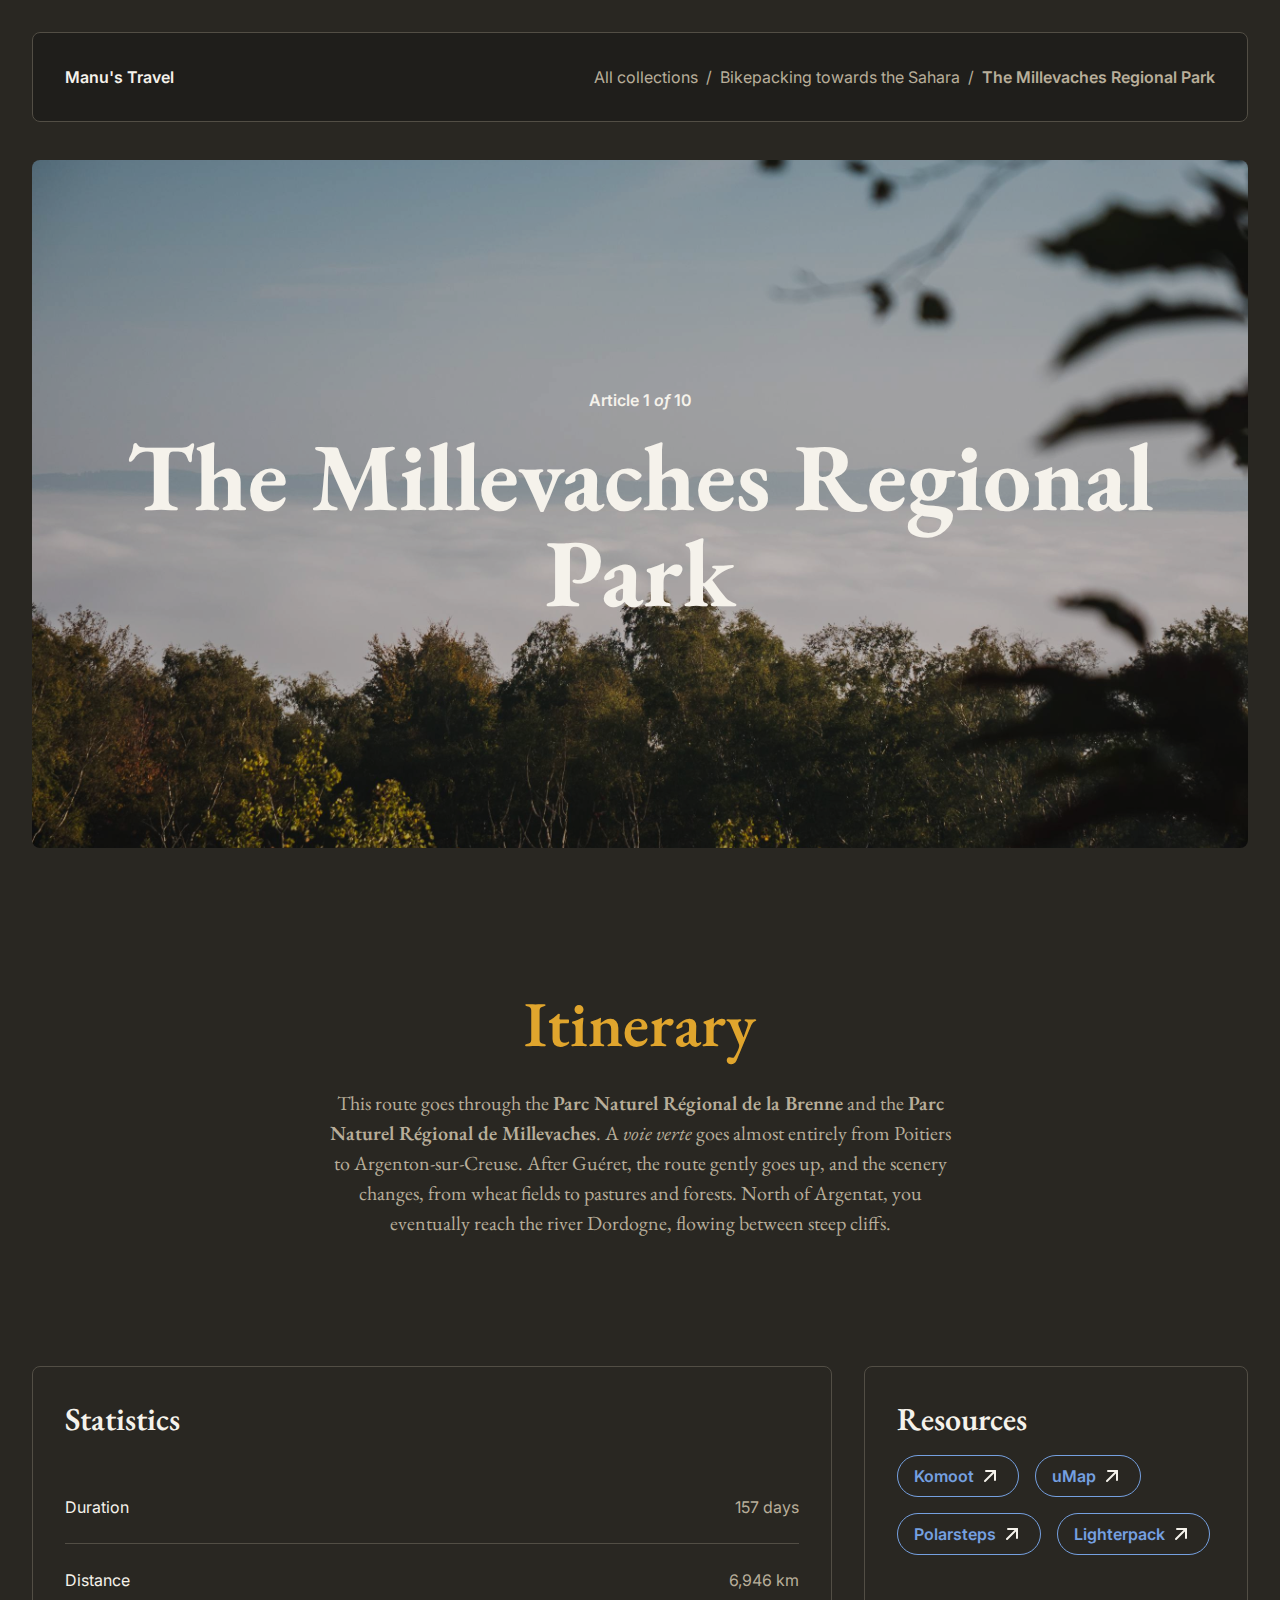
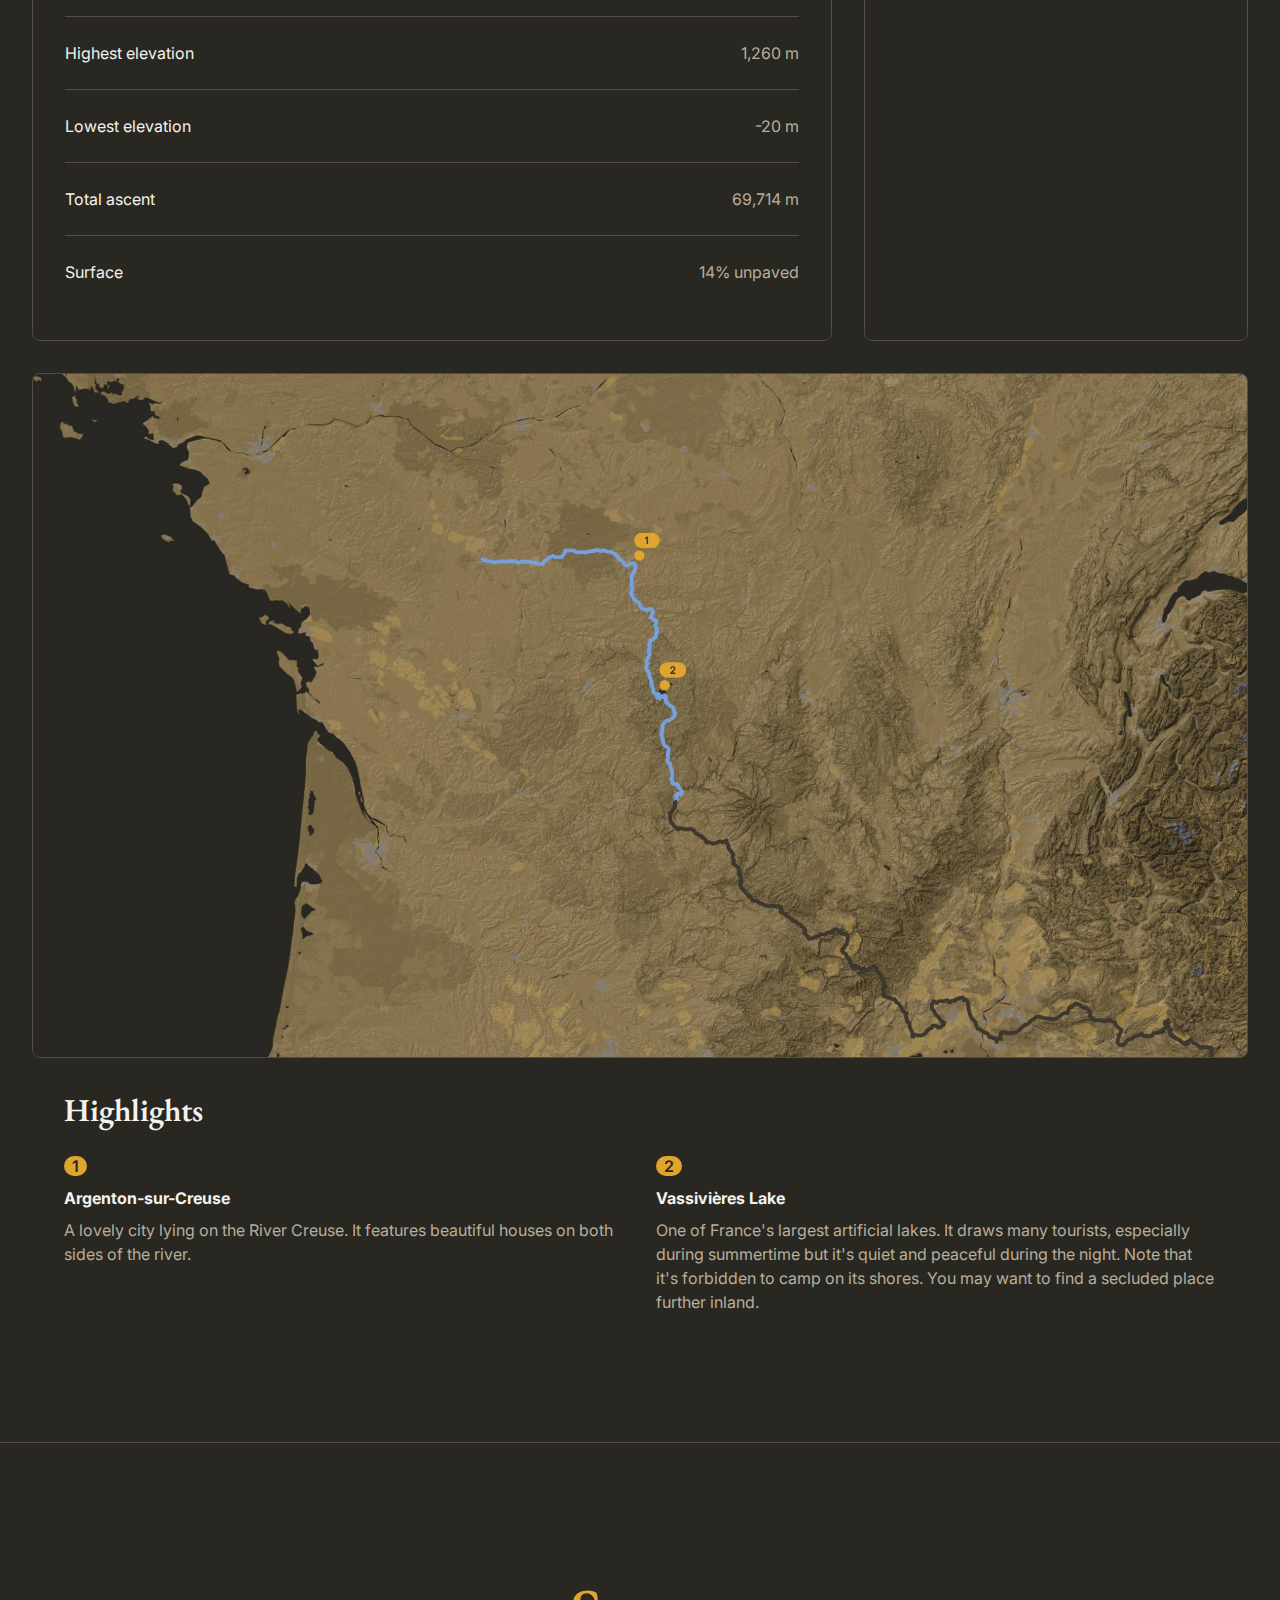
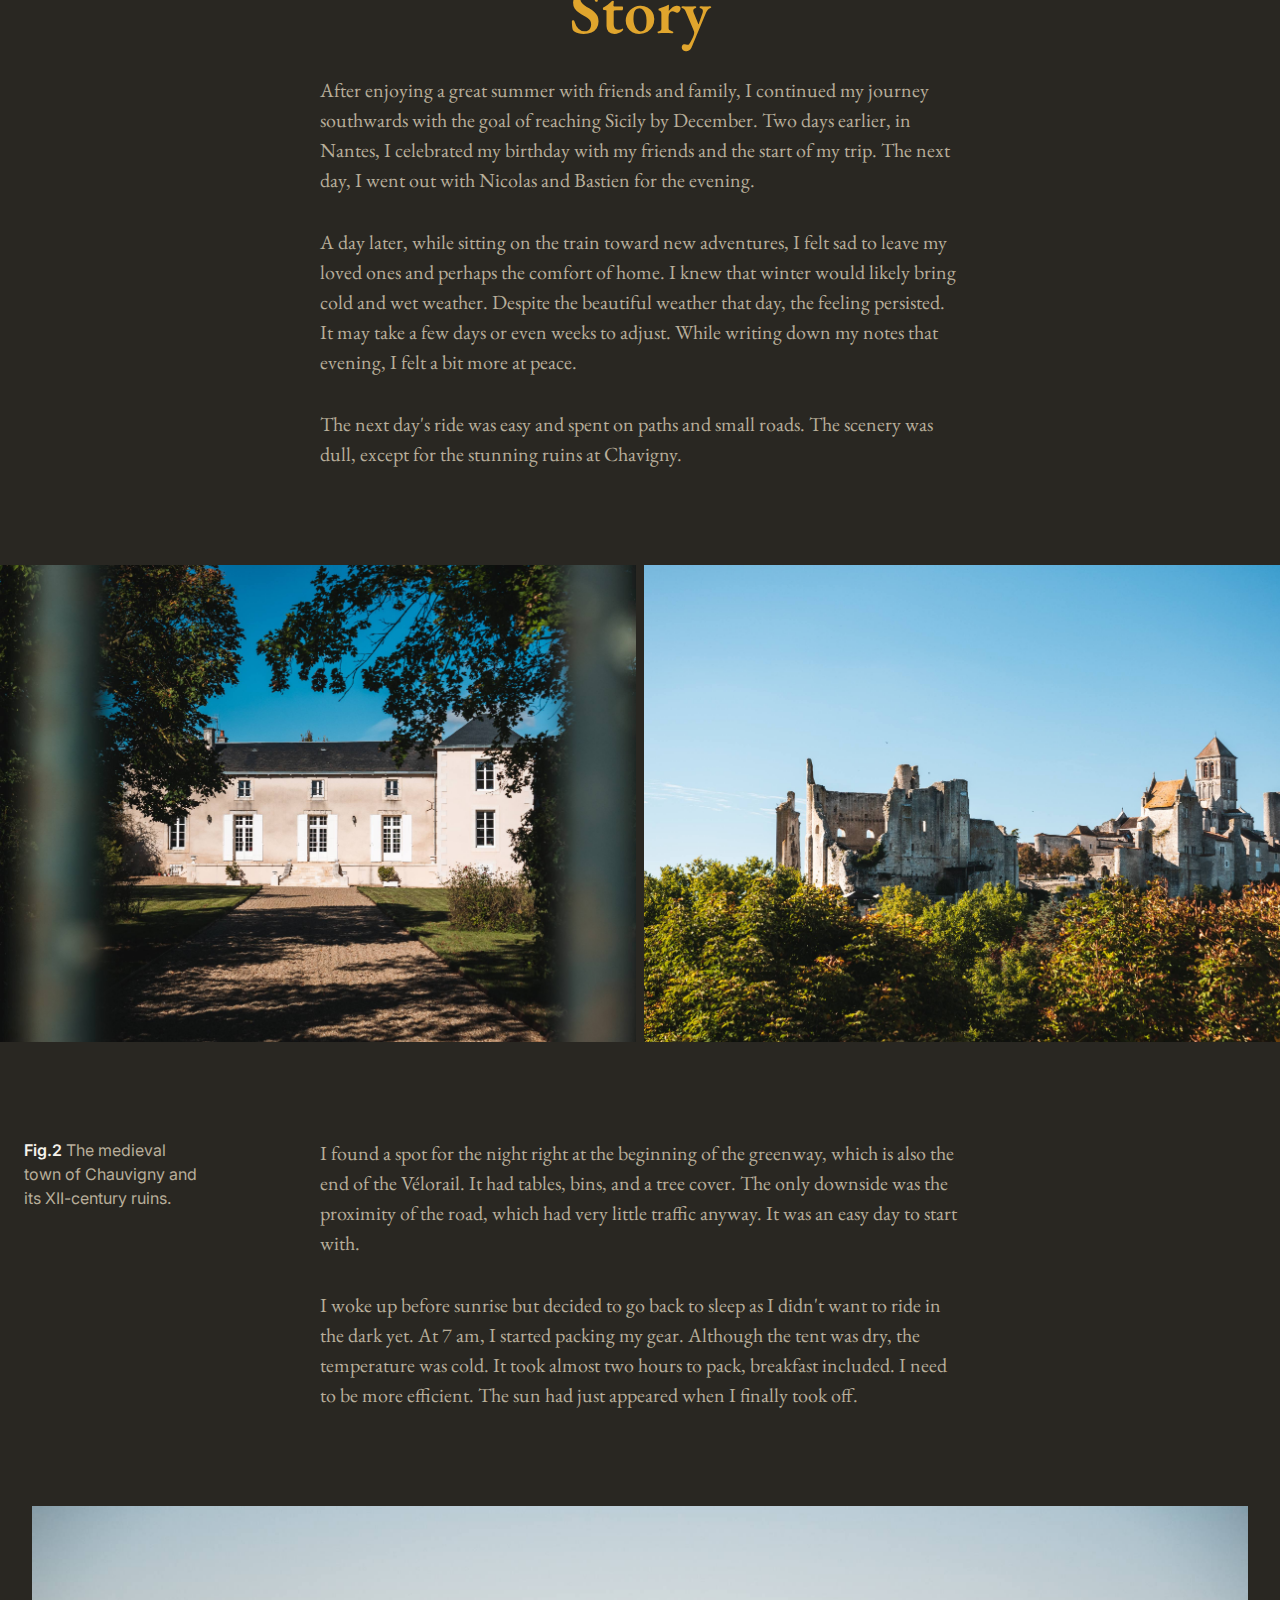
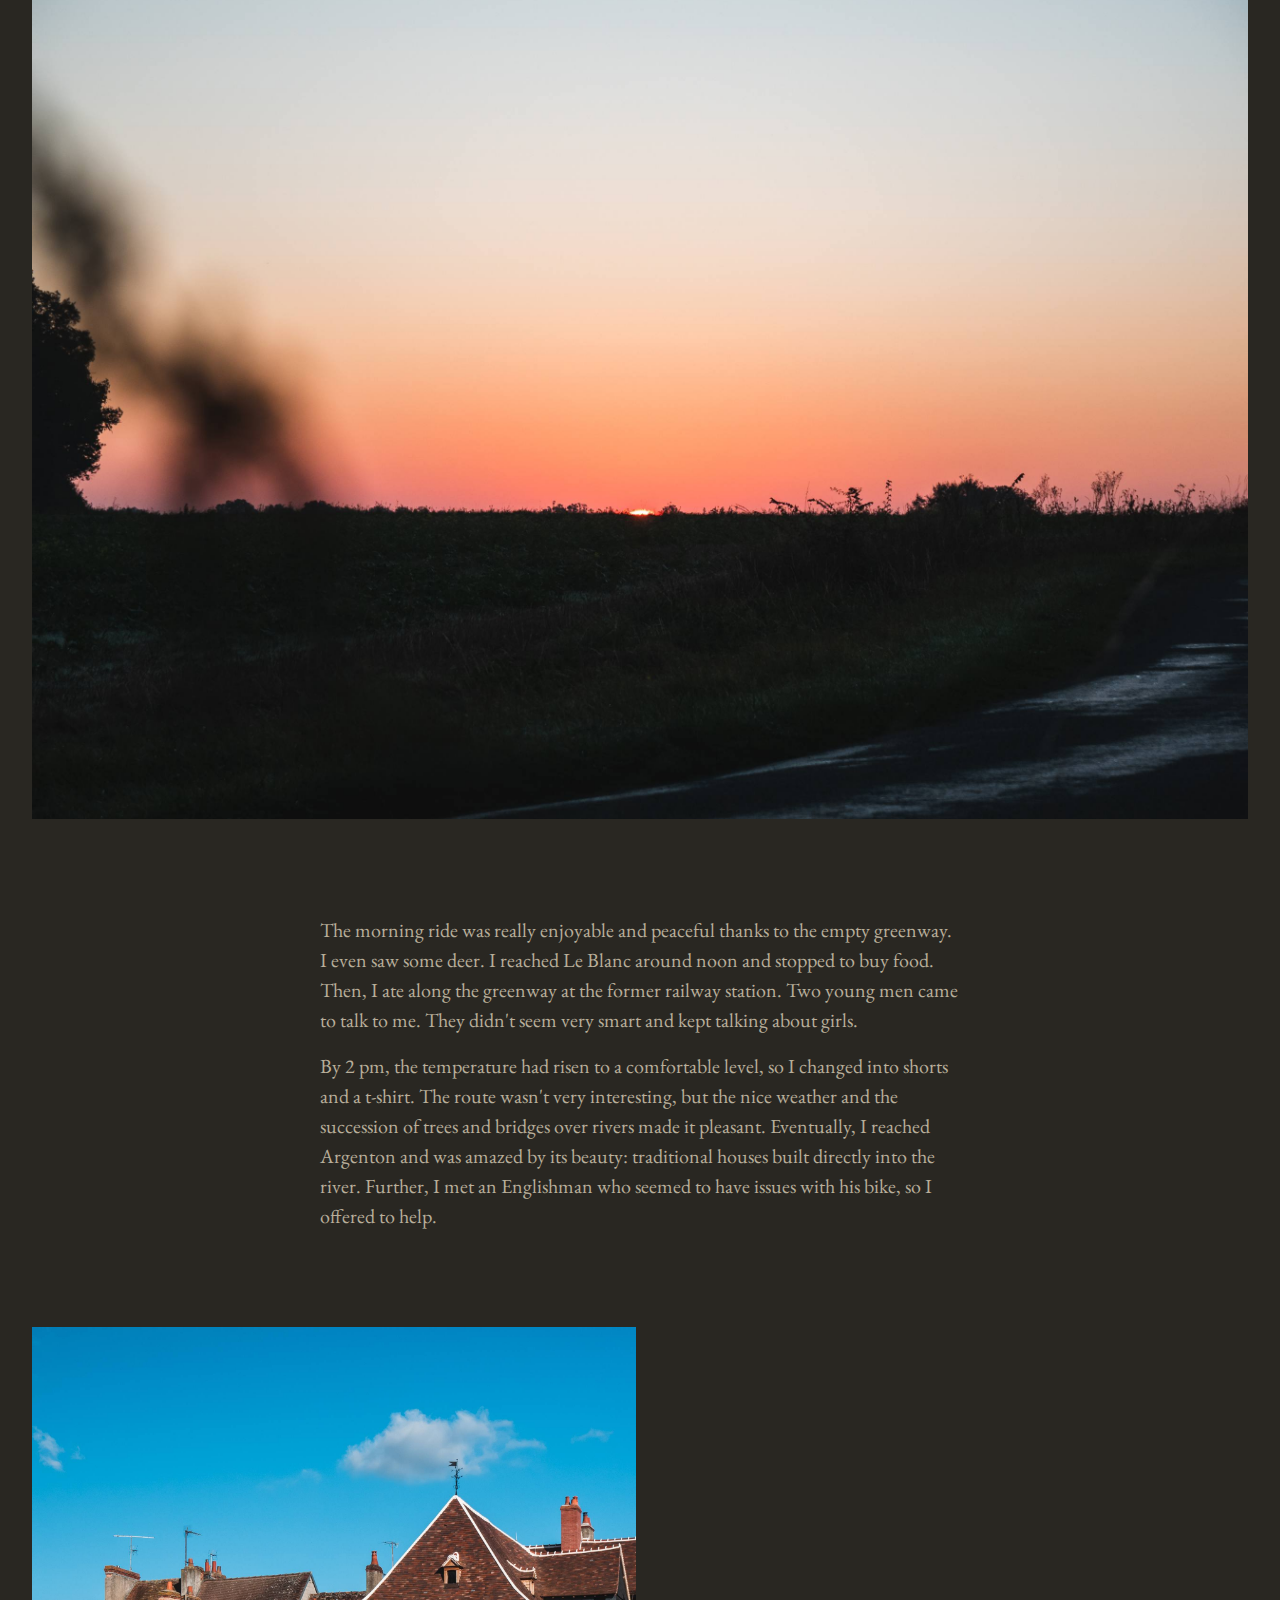
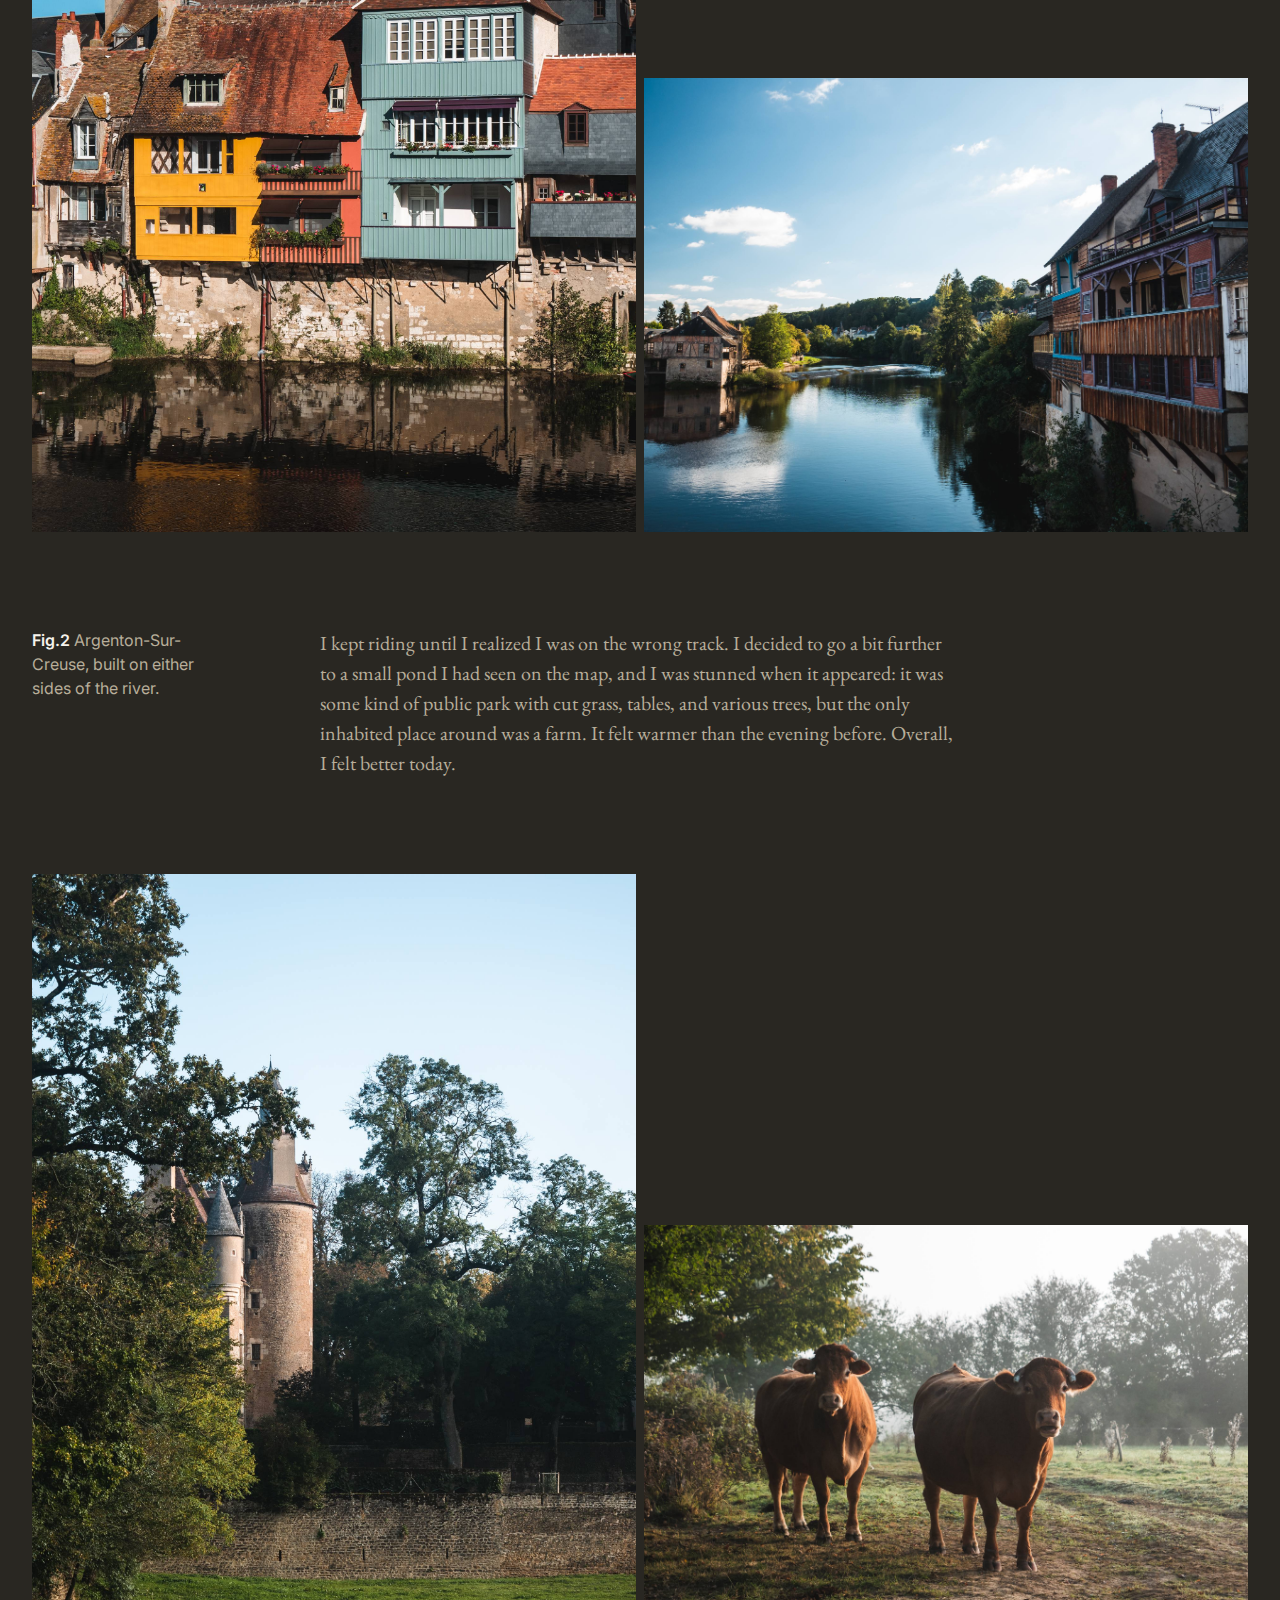
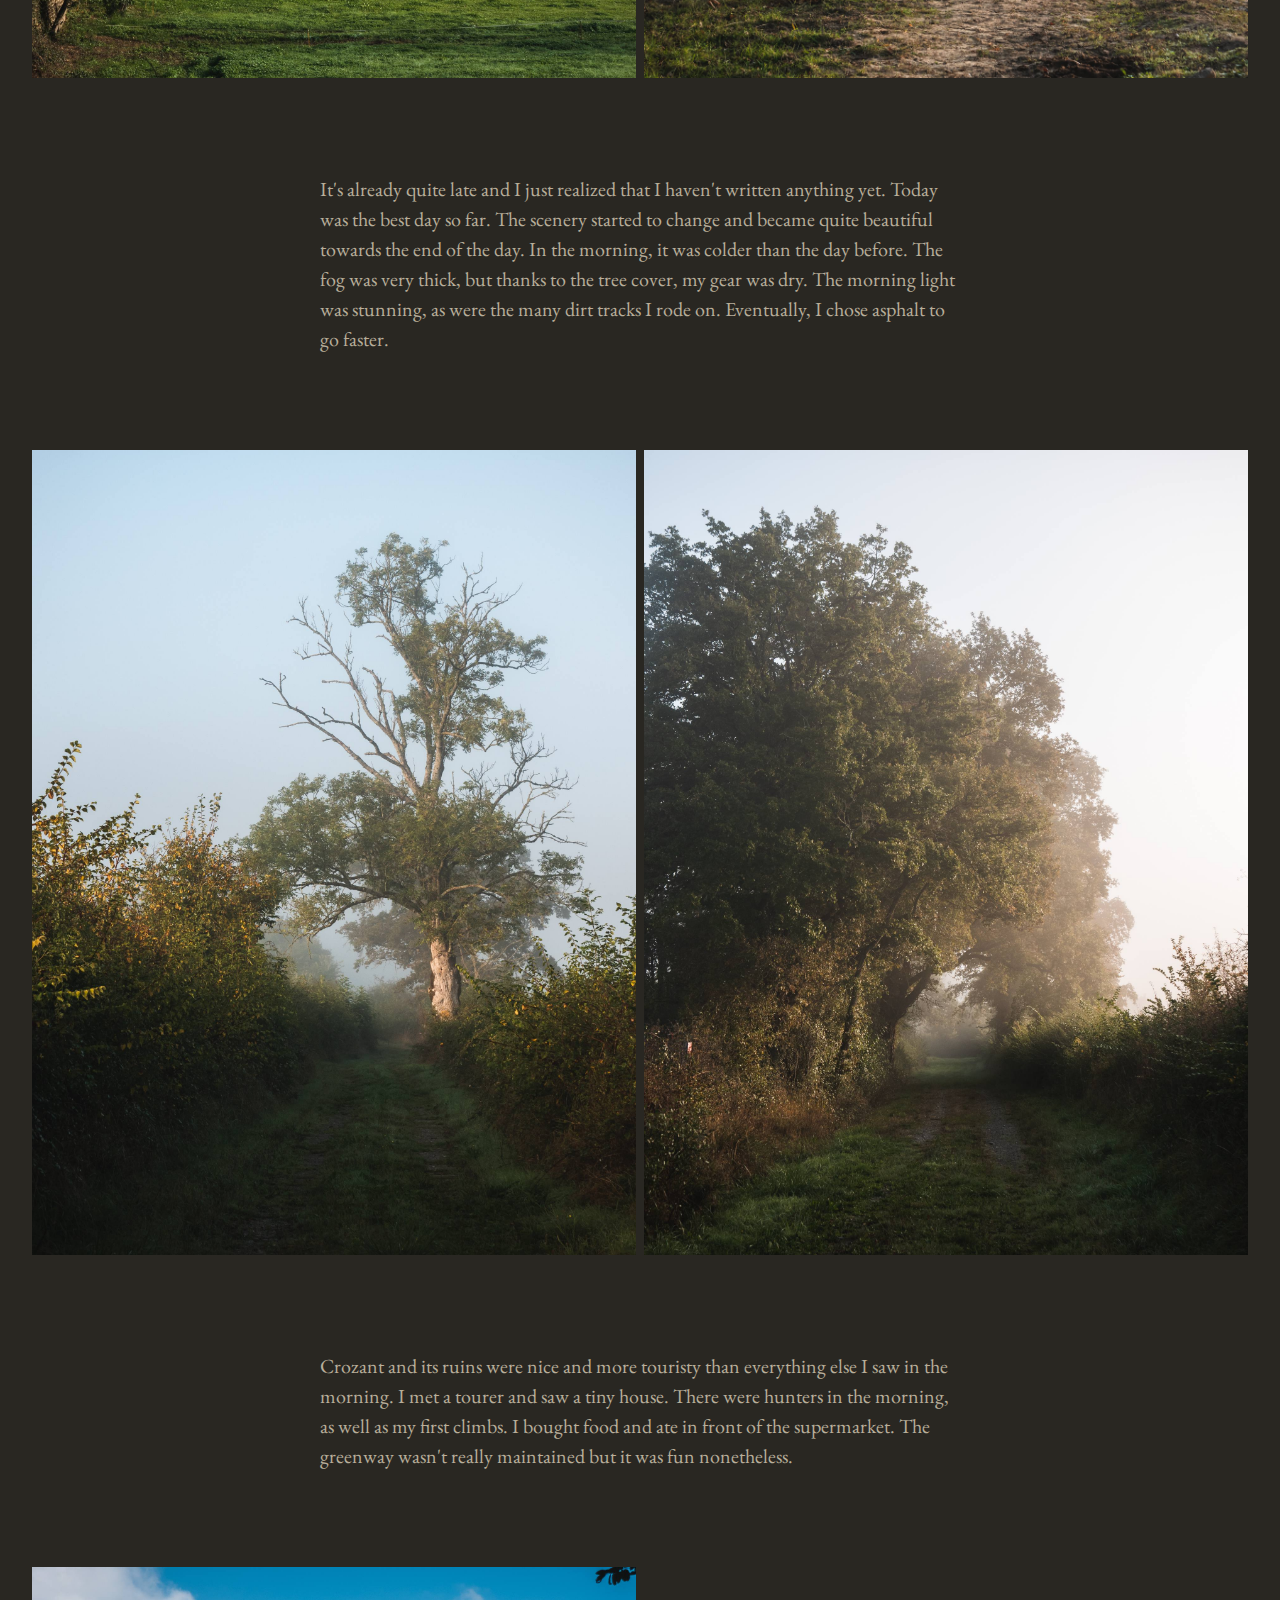
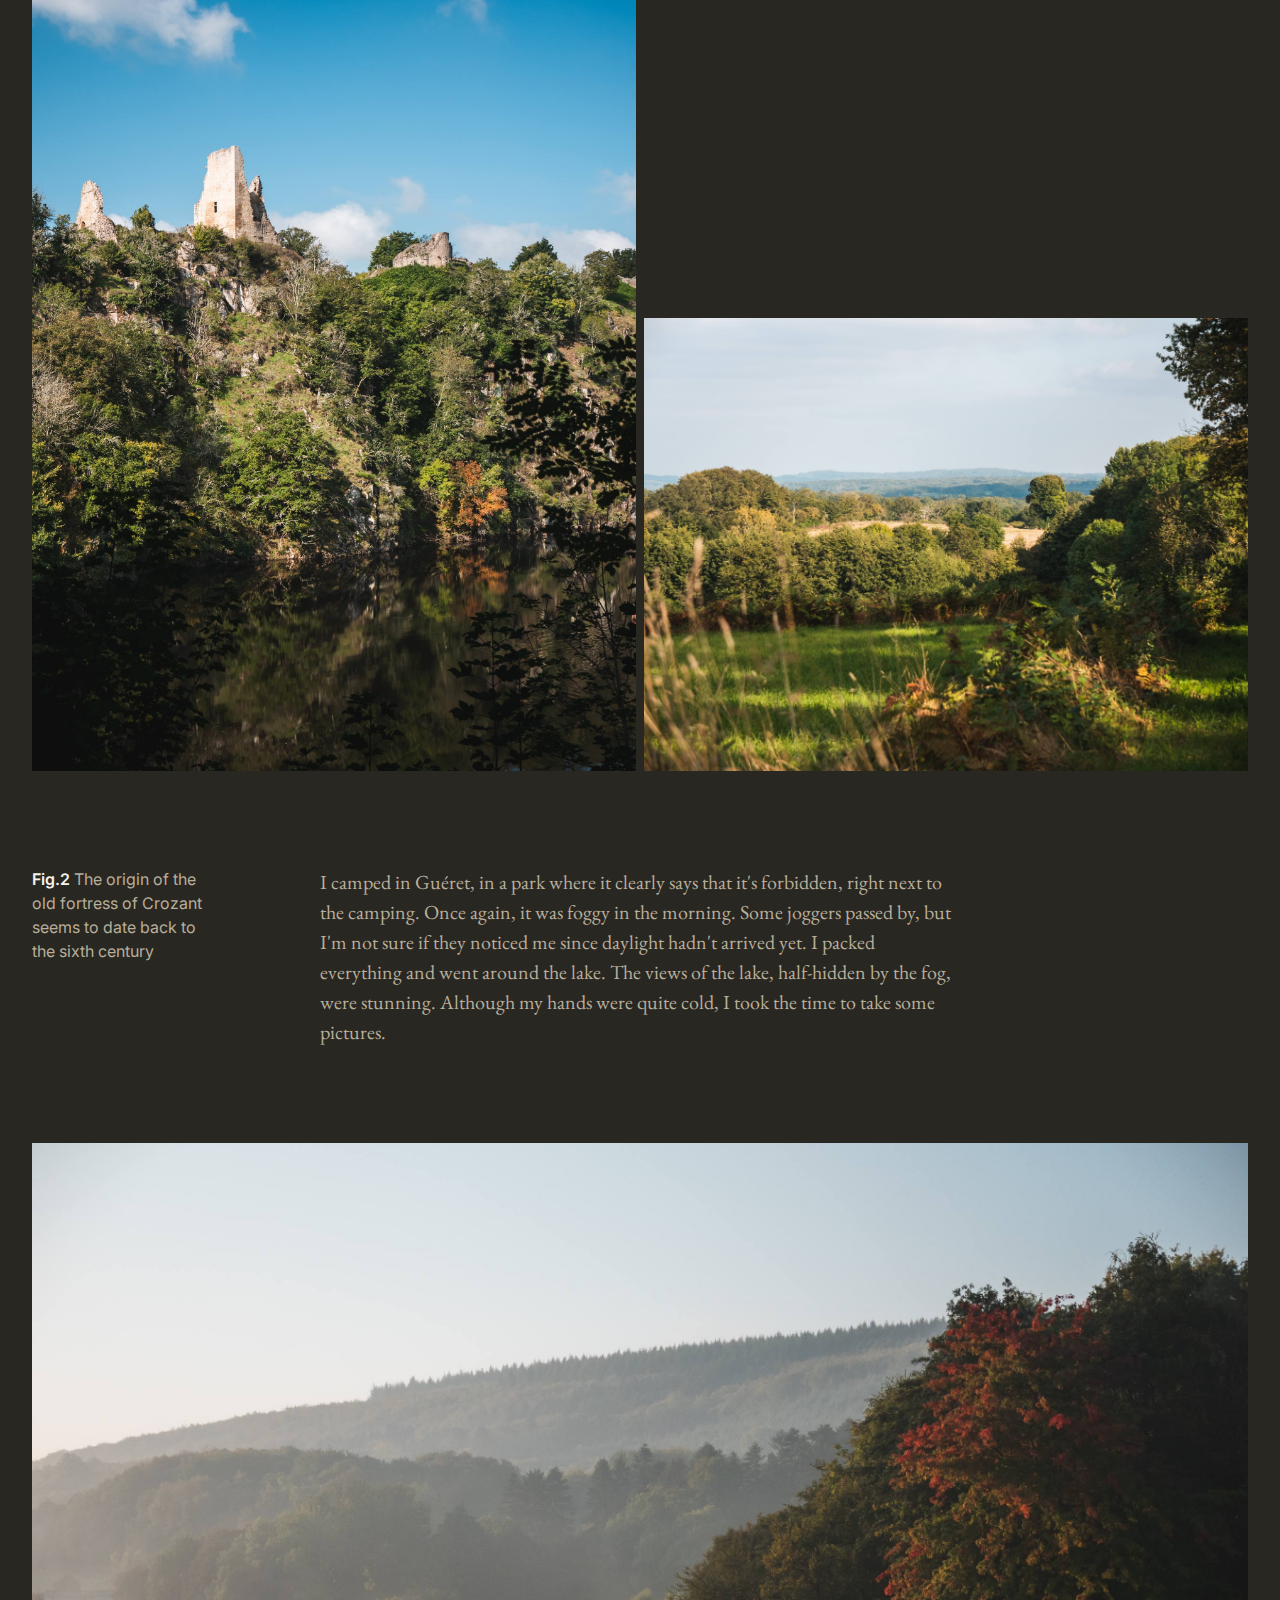
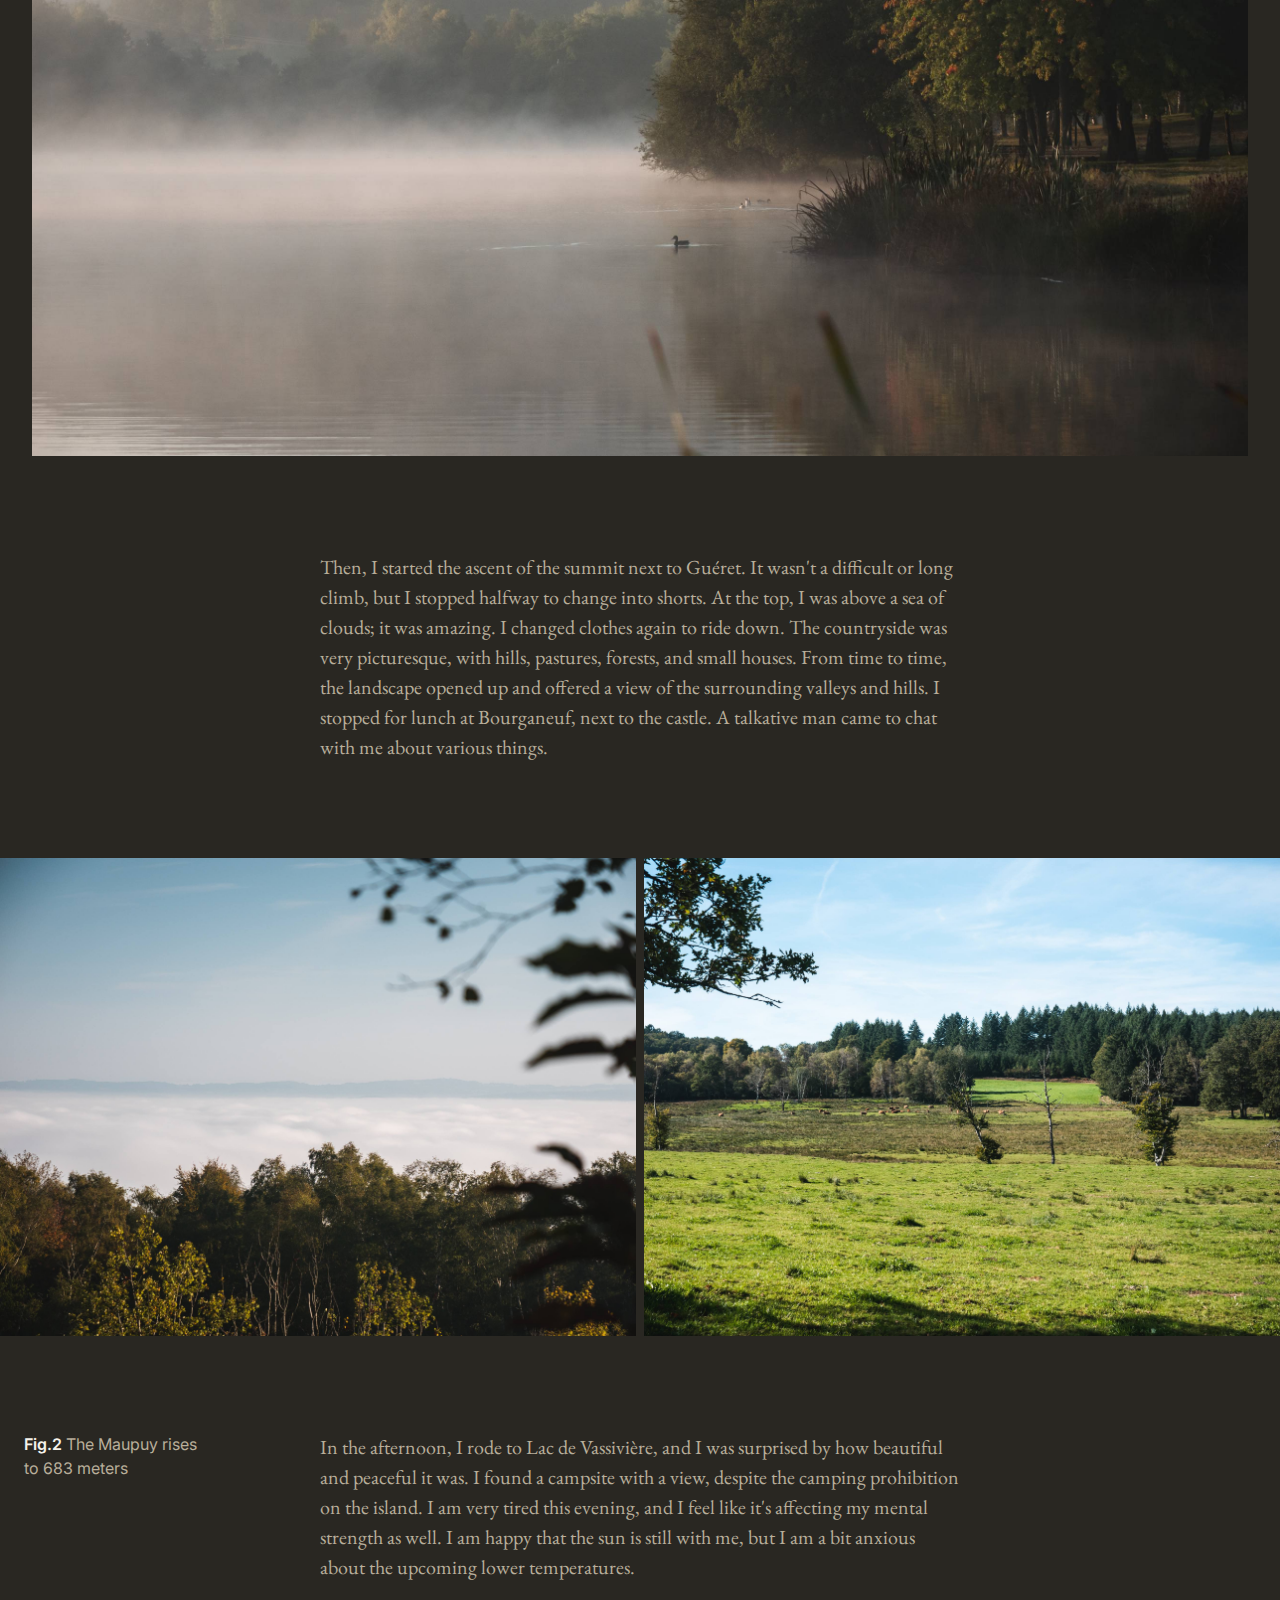
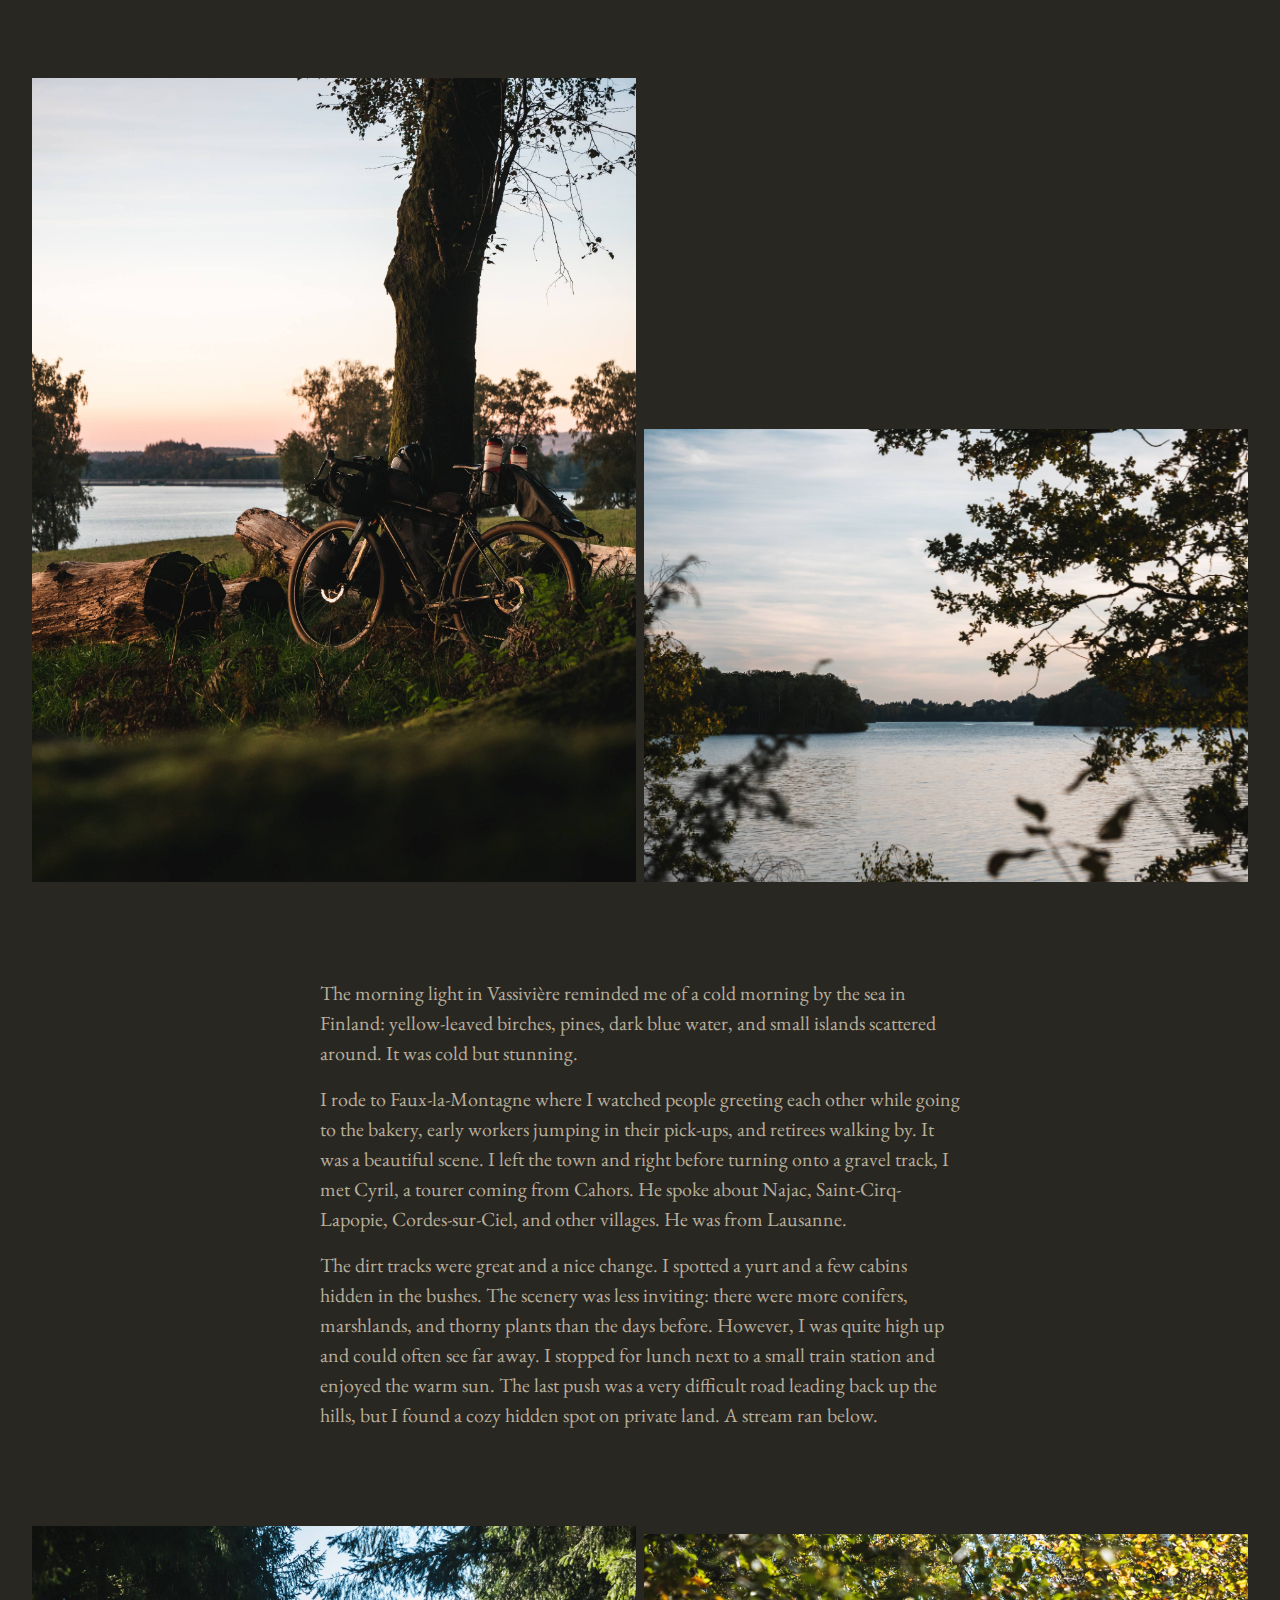
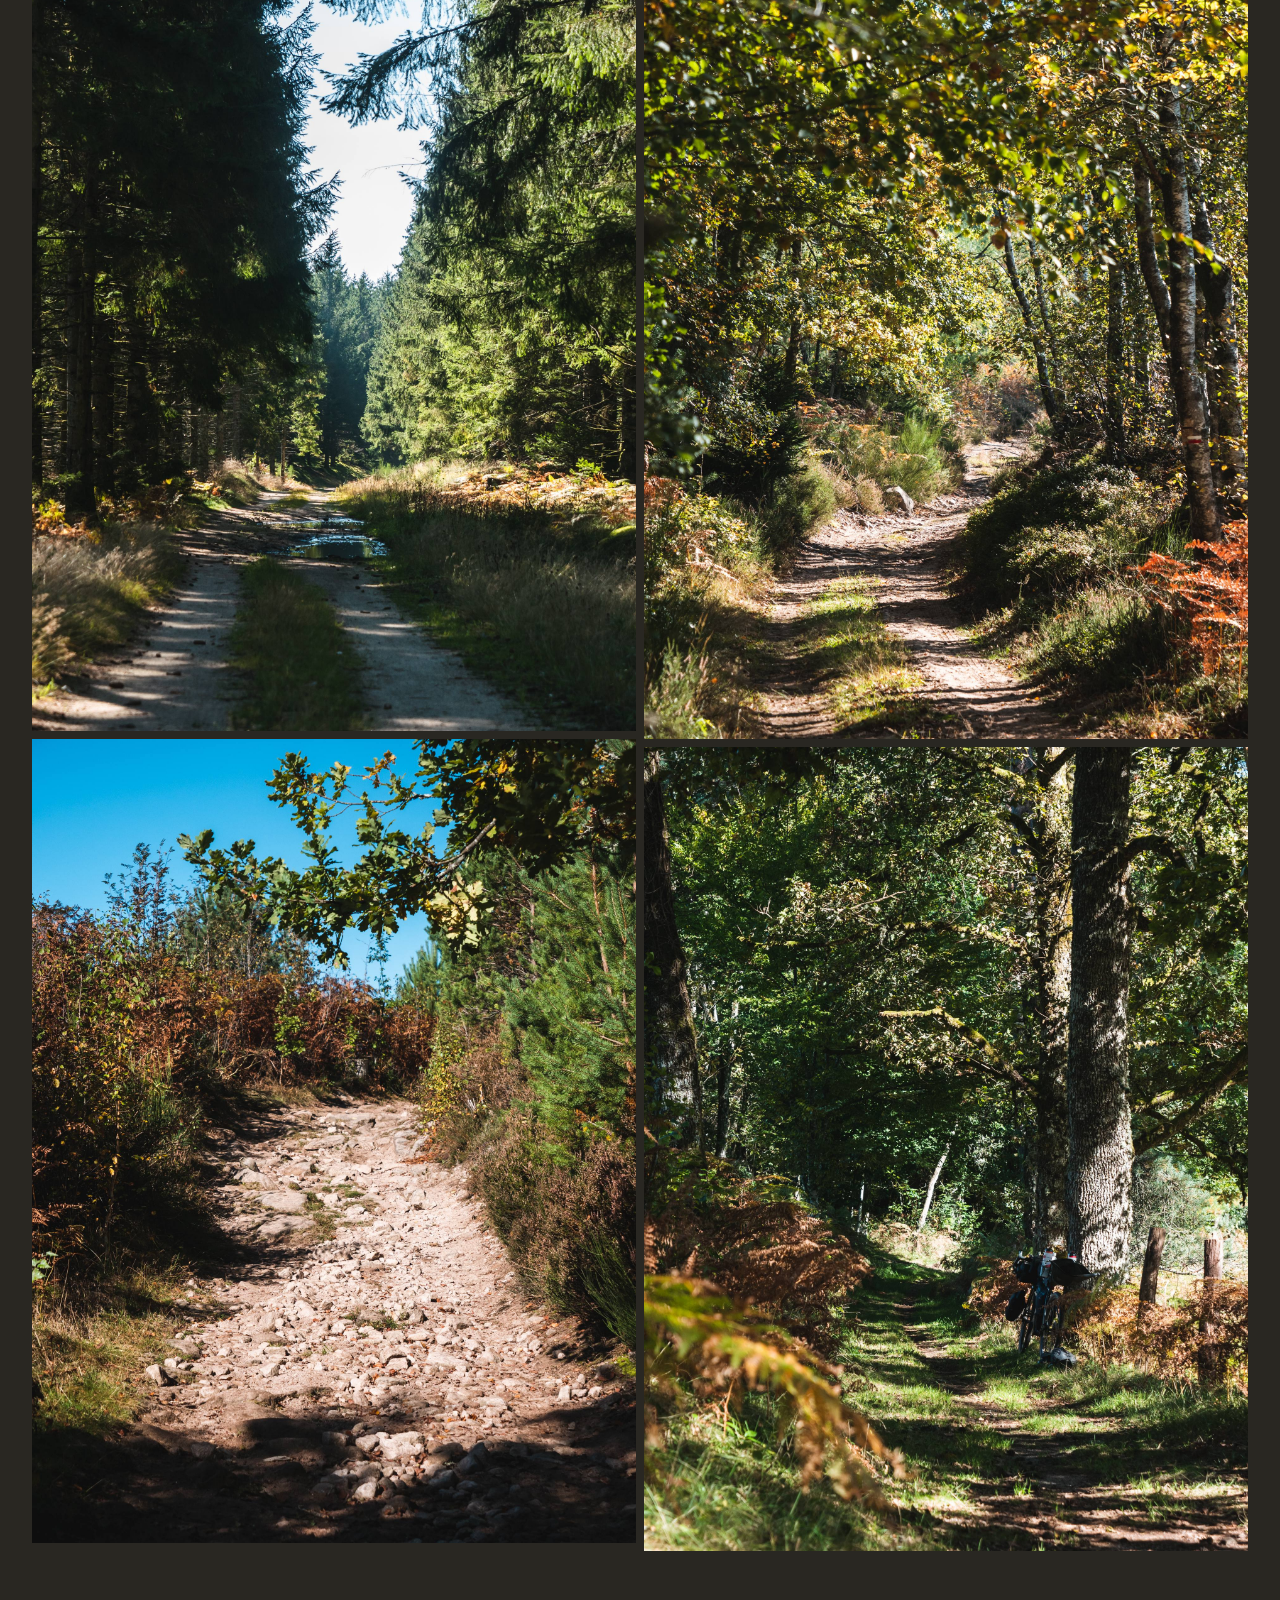
==== commit da47f833: "1.3" ====
--- a/articles/the-millevaches-regional-parks.html
+++ b/articles/the-millevaches-regional-parks.html
@@ -13,28 +13,33 @@
     </head>
     <body class="bg-gray-16">
         
+        <!-- NAV -->
+        
+        <nav class="fixed top-0 w-100 z-1 s-p-16 m-p-24 l-p-32">
+            <div class="w-100">
+                <ul class="grid s-p-16 m-p-24 l-p-32 bg-gray-12 border rounded gray-32">
+                    <li class="s-col-span-3 m-col-span-4 l-col-span-4 text-sm font-semibold gray-96">Manu's Travel</li>
+                    <li class="s-col-span-3 m-col-span-8 l-col-span-8 flex justify-self-end">
+                        <ul class="flex gap-8">
+                            <li><a href="../index.html" class="link text-sm gray-72">All collections</a></li>
+                            <li class="s-hidden m-block text-sm gray-72">/</li>
+                            <li class="s-hidden m-block"><a href="../collections/bikepacking-towards-the-sahara.html" class="link text-sm gray-72">Bikepacking towards the Sahara</a></li>
+                            <li class="s-hidden m-block text-sm gray-72">/</li>
+                            <li class="s-hidden m-block text-sm font-semibold gray-72">The Millevaches Regional Park</li>
+                        </ul>
+                    </li>
+                </ul>
+            </div>
+        </nav>
+        
         <!-- HEADER -->
         
-        <header class="flex flex-col s-mt-16 m-mt-24 l-mt-32 s-px-16 m-px-24 l-px-32 h-80vh">
-           <nav class="grid-cols-2 s-col-span-2">
-                <div class="flex s-col-span-2 l-col-span-1 gap-8">
-                    <p class="text-sm font-semibold gray-96">Manuel Sourdrille</p>
-                    <p class="text-sm gray-72">A no-nonsense travel blog</p>
-                </div>
-                <div class="flex s-col-span-2 l-col-span-1 gap-8 s-mt-16 m-mt-24 l-mt-0 s-justify-self-auto l-justify-self-end">
-                    <a href="../index.html" class="link-standalone text-sm gray-72">Collections</a>
-                    <p class="text-sm gray-72">/</p>
-                    <a href="../collections/bikepacking-towards-the-sahara.html" class="link-standalone text-sm gray-72">Bikepacking towards the Sahara</a>
-                    <p class="text-sm gray-72">/</p>
-                    <p class="text-sm font-semibold gray-96">The Millevaches Regional Park</p>
-                </div>
-            </nav>
+        <header class="flex flex-col s-mt-72 m-mt-96 l-mt-128 s-px-16 m-px-24 l-px-32 h-80vh">
             <div id="article-001" class="grid-cols-2 justify-items-center rounded s-mt-16 m-mt-24 l-mt-32">
                 <div class="container grid s-col-span-2 items-center s-px-16 m-px-24 l-px-0">
-                    <div class="flex flex-col s-col-span-4 m-col-span-12 l-col-span-12">
+                    <div class="flex flex-col s-col-span-6 m-col-span-12 l-col-span-12">
                         <p class="text-sm text-center font-semibold gray-96">Article 1 <span class="italic">of</span> 10</p>
                         <h1 class="s-mt-16 text-3xl font-medium text-center gray-96">The Millevaches Regional Park</h1>
-                        <img class="s-mt-16 m-mt-24 l-mt-32 self-center" src="../assets/graphic-wave.svg">
                     </div>
                 </div>
             </div>
@@ -44,11 +49,11 @@
         
         <section class="flex justify-center s-mt-64 m-mt-96 l-mt-128">
             <div class="container grid s-px-16 m-px-24 l-px-0">
-                <div class="s-col-span-4 m-col-span-12 l-col-span-12 content-w justify-self-center">
+                <div class="s-col-span-6 m-col-span-12 l-col-span-12 content-w justify-self-center">
                     <h2 class="s-mt-8 m-mt-16 text-2xl text-center font-semibold primary-88">Itinerary</h2>
                     <p class="s-mt-16 m-mt-24 l-mt-32 text-md text-center gray-72">This route goes through the <span class="font-semibold">Parc Naturel Régional de la Brenne</span> and the <span class="font-semibold">Parc Naturel Régional de Millevaches</span>. A <span class="italic">voie verte</span> goes almost entirely from Poitiers to Argenton-sur-Creuse. After Guéret, the route gently goes up, and the scenery changes, from wheat fields to pastures and forests. North of Argentat, you eventually reach the river Dordogne, flowing between steep cliffs.</p>
                 </div>
-                <div class="s-col-span-4 m-col-span-12 l-col-span-8 s-mt-64 m-mt-96 l-mt-128 s-py-16 l-py-32 s-px-16 l-px-32 border rounded gray-32">
+                <div class="s-col-span-6 m-col-span-12 l-col-span-8 s-mt-64 m-mt-96 l-mt-128 s-py-16 l-py-32 s-px-16 l-px-32 border rounded gray-32">
                     <h3 class="text-lg font-semibold gray-96">Statistics</h3>
                     <ul class="s-mt-8 m-mt-16 l-mt-32">
                         <li class="s-py-16 l-py-24 border-b gray-32">
@@ -89,7 +94,7 @@
                         </li>
                     </ul>
                 </div>
-                <div class="s-col-span-4 m-col-span-12 l-col-span-4 s-mt-16 m-mt-24 l-mt-128 s-py-16 l-py-32 s-px-16 l-px-32 border rounded gray-32">
+                <div class="s-col-span-6 m-col-span-12 l-col-span-4 s-mt-16 m-mt-24 l-mt-128 s-py-16 l-py-32 s-px-16 l-px-32 border rounded gray-32">
                     <h3 class="text-lg font-semibold gray-96">Resources</h3>
                     <div class="flex flex-wrap gap-16">
                         <p><a class="flex items-center s-mt-16 btn-secondary text-sm font-semibold secondary-88" href="https://www.komoot.com/fr-fr/collection/1877170/-bikepacking-toward-the-sahara-desert" target="blank">Komoot<img class="s-ml-4" src="../assets/icon-external-link.svg"></a></p>
@@ -98,8 +103,8 @@
                         <p><a class="flex items-center s-mt-16 btn-secondary text-sm font-semibold secondary-88" href="https://lighterpack.com/r/ruee03" target="blank">Lighterpack<img class="s-ml-4" src="../assets/icon-external-link.svg"></a></p>
                     </div>
                 </div>
-                <img class="s-col-span-4 m-col-span-12 l-col-span-12 s-mt-16 m-mt-24 l-mt-32 border rounded gray-32" src="../assets/collection01-article01-map.jpg">
-                <div class="s-col-span-4 m-col-span-12 l-col-span-12 s-mt-16 m-mt-24 l-mt-32 l-px-32">
+                <img class="s-col-span-6 m-col-span-12 l-col-span-12 s-mt-16 m-mt-24 l-mt-32 border rounded gray-32" src="../assets/collection01-article01-map.jpg">
+                <div class="s-col-span-6 m-col-span-12 l-col-span-12 s-mt-16 m-mt-24 l-mt-32 l-px-32">
                     <h3 class="text-lg font-semibold gray-96">Highlights</h3>
                     <ul class="grid-cols-2 s-mt-16 l-mt-24">
                         <li class="l-cols-span-1">
@@ -122,7 +127,7 @@
         </section>
         
         <section class="flex justify-center s-mt-64 m-mt-96 l-mt-128">
-            <div class="container-wide border-t gray-32"></div>
+            <div class="w-100 border-t gray-32"></div>
         </section>
     
         
@@ -130,7 +135,7 @@
         
         <section class="flex justify-center s-mt-64 m-mt-96 l-mt-128">
             <div class="container grid s-px-16 m-px-24 l-px-0">
-                <div class="s-col-span-4 m-col-span-12 l-col-span-12 content-w justify-self-center">
+                <div class="s-col-span-6 m-col-span-12 l-col-span-12 content-w justify-self-center">
                     <h2 class="s-mt-8 text-2xl text-center font-semibold primary-88">Story</h2>
                     <p class="s-mt-16 m-mt-24 l-mt-32 text-md gray-72">After enjoying a great summer with friends and family, I continued my journey southwards with the goal of reaching Sicily by December. Two days earlier, in Nantes, I celebrated my birthday with my friends and the start of my trip. The next day, I went out with Nicolas and Bastien for the evening.</p>
                     <p class="s-mt-16 m-mt-24 l-mt-32 text-md gray-72">A day later, while sitting on the train toward new adventures, I felt sad to leave my loved ones and perhaps the comfort of home. I knew that winter would likely bring cold and wet weather. Despite the beautiful weather that day, the feeling persisted. It may take a few days or even weeks to adjust. While writing down my notes that evening, I felt a bit more at peace.</p>
@@ -143,65 +148,65 @@
             <img class="s-col-span-2 m-col-span-1 s-mt-8 m-mt-0" src="../assets/20211007-173054.jpg">
         </div>
         <section class="grid s-px-16 m-px-24">
-            <p class="s-col-span-4 m-col-span-12 l-col-1-3 s-mt-16 m-mt-24 l-mt-96 text-sm gray-72"><span class="font-semibold gray-96">Fig.2</span> The medieval town of Chauvigny and its XII-century ruins.</p>
-            <p class="s-col-span-4 m-col-span-12 l-col-3-11 s-mt-32 m-mt-64 l-mt-96 content-w justify-self-center text-md gray-72">I found a spot for the night right at the beginning of the greenway, which is also the end of the Vélorail. It had tables, bins, and a tree cover. The only downside was the proximity of the road, which had very little traffic anyway. It was an easy day to start with.</p>
+            <p class="s-col-span-6 m-col-span-12 l-col-1-3 s-mt-16 m-mt-24 l-mt-96 text-sm gray-72"><span class="font-semibold gray-96">Fig.2</span> The medieval town of Chauvigny and its XII-century ruins.</p>
+            <p class="s-col-span-6 m-col-span-12 l-col-3-11 s-mt-32 m-mt-64 l-mt-96 content-w justify-self-center text-md gray-72">I found a spot for the night right at the beginning of the greenway, which is also the end of the Vélorail. It had tables, bins, and a tree cover. The only downside was the proximity of the road, which had very little traffic anyway. It was an easy day to start with.</p>
         </section>
         <section class="grid s-px-16 m-px-24 l-px-0">
-            <p class="s-col-span-4 m-col-span-12 l-col-3-11 s-mt-16 m-mt-24 l-mt-32 content-w justify-self-center text-md gray-72">I woke up before sunrise but decided to go back to sleep as I didn't want to ride in the dark yet. At 7 am, I started packing my gear. Although the tent was dry, the temperature was cold. It took almost two hours to pack, breakfast included. I need to be more efficient. The sun had just appeared when I finally took off.</p>
+            <p class="s-col-span-6 m-col-span-12 l-col-3-11 s-mt-16 m-mt-24 l-mt-32 content-w justify-self-center text-md gray-72">I woke up before sunrise but decided to go back to sleep as I didn't want to ride in the dark yet. At 7 am, I started packing my gear. Although the tent was dry, the temperature was cold. It took almost two hours to pack, breakfast included. I need to be more efficient. The sun had just appeared when I finally took off.</p>
         </section>
         <section class="flex justify-center">
             <img class="container s-mt-32 m-mt-64 l-mt-96" src="../assets/20211008-083048.jpg">
         </section>
         <section class="grid s-px-16 m-px-24 l-px-0">
-            <p class="s-col-span-4 m-col-span-12 l-col-3-11 s-mt-32 m-mt-64 l-mt-96 content-w justify-self-center text-md gray-72">The morning ride was really enjoyable and peaceful thanks to the empty greenway. I even saw some deer. I reached Le Blanc around noon and stopped to buy food. Then, I ate along the greenway at the former railway station. Two young men came to talk to me. They didn't seem very smart and kept talking about girls.</p>
-            <p class="s-col-span-4 m-col-span-12 l-col-3-11 s-mt-16 content-w justify-self-center text-md gray-72">By 2 pm, the temperature had risen to a comfortable level, so I changed into shorts and a t-shirt. The route wasn't very interesting, but the nice weather and the succession of trees and bridges over rivers made it pleasant. Eventually, I reached Argenton and was amazed by its beauty: traditional houses built directly into the river. Further, I met an Englishman who seemed to have issues with his bike, so I offered to help.</p>
-        </section>
-        <section class="flex justify-center">
-            <div class="container grid gap-8">
-                <img class="s-col-span-4 m-col-span-6 l-col-1-7 s-mt-32 m-mt-64 l-mt-96" src="../assets/20211008-171754.jpg">
-                <img class="s-col-span-4 m-col-span-6 l-col-7-13 s-mt-8 m-mt-0 self-end" src="../assets/20211008-171835.jpg">
-            </div>
-        </section>
-        <section class="flex justify-center">
-            <div class="container grid s-px-16 m-px-24 l-px-0">
-                <p class="s-col-span-4 m-col-span-12 l-col-1-3 s-mt-16 m-mt-24 l-mt-96 text-sm gray-72"><span class="font-semibold gray-96">Fig.2</span> Argenton-Sur-Creuse, built on either sides of the river.</p>
-                <p class="s-col-span-4 m-col-span-12 l-col-3-11 s-mt-32 m-mt-64 l-mt-96 content-w justify-self-center text-md gray-72">I kept riding until I realized I was on the wrong track. I decided to go a bit further to a small pond I had seen on the map, and I was stunned when it appeared: it was some kind of public park with cut grass, tables, and various trees, but the only inhabited place around was a farm. It felt warmer than the evening before. Overall, I felt better today.</p>
-            </div>
-        </section>
-        <section class="flex justify-center">
-            <div class="container grid gap-8">
-                <img class="s-col-span-4 m-col-span-6 l-col-1-7 s-mt-32 m-mt-64 l-mt-96" src="../assets/20211009-101424.jpg">
-                <img class="s-col-span-4 m-col-span-6 l-col-7-13 s-mt-8 m-mt-0 self-end" src="../assets/20211009-092531.jpg">
-            </div>
-        </section>
-        <section class="flex justify-center">
-            <div class="container grid s-px-16 m-px-24 l-px-0">
-                <p class="s-col-span-4 m-col-span-12 l-col-3-11 s-mt-32 m-mt-64 l-mt-96 content-w justify-self-center text-md gray-72">It's already quite late and I just realized that I haven't written anything yet. Today was the best day so far. The scenery started to change and became quite beautiful towards the end of the day. In the morning, it was colder than the day before. The fog was very thick, but thanks to the tree cover, my gear was dry. The morning light was stunning, as were the many dirt tracks I rode on. Eventually, I chose asphalt to go faster.</p>
-            </div>
-        </section>
-        <section class="flex justify-center s-mt-32 m-mt-64 l-mt-96">
-            <div class="container grid gap-8">
-                <img class="s-col-span-4 m-col-span-6 l-col-1-7" src="../assets/20211009-094126.jpg">
-                <img class="s-col-span-4 m-col-span-6 l-col-7-13 s-mt-8 m-mt-0" src="../assets/20211009-094151.jpg">
-            </div>
-        </section>
-        <section class="flex justify-center">
-            <div class="container grid s-px-16 m-px-24 l-px-0">
-                <p class="s-col-span-4 m-col-span-12 l-col-3-11 s-mt-32 m-mt-64 l-mt-96 content-w justify-self-center text-md gray-72">Crozant and its ruins were nice and more touristy than everything else I saw in the morning. I met a tourer and saw a tiny house. There were hunters in the morning, as well as my first climbs. I bought food and ate in front of the supermarket. The greenway wasn't really maintained but it was fun nonetheless.</p>
-                </div>
-        </section>
-        <section class="flex justify-center s-mt-32 m-mt-64 l-mt-96">
-            <div class="container grid gap-8">
-                <img class="s-col-span-4 m-col-span-6 l-col-1-7" src="../assets/20211009-124145.jpg">
-                <img class="s-col-span-4 m-col-span-6 l-col-7-13 s-mt-8 m-mt-0 self-end" src="../assets/20211009-171728.jpg">
-            </div>
-        </section>
-        <section class="flex justify-center">
-            <div class="container grid s-px-16 m-px-24 l-px-0">
-                <p class="s-col-span-4 m-col-span-12 l-col-1-3 s-mt-16 m-mt-24 l-mt-96 text-sm gray-72"><span class="font-semibold gray-96">Fig.2</span> The origin of the old fortress of Crozant seems to date back to the sixth century</p>
-                <p class="s-col-span-4 m-col-span-12 l-col-3-11 s-mt-32 m-mt-64 l-mt-96 content-w justify-self-center text-md gray-72">I camped in Guéret, in a park where it clearly says that it's forbidden, right next to the camping. Once again, it was foggy in the morning. Some joggers passed by, but I'm not sure if they noticed me since daylight hadn't arrived yet. I packed everything and went around the lake. The views of the lake, half-hidden by the fog, were stunning. Although my hands were quite cold, I took the time to take some pictures.</p>
-                <img class="s-col-span-4 m-col-span-12 l-col-span-12 s-mt-32 m-mt-64 l-mt-96" src="../assets/20211010-090843.jpg">
-                <p class="s-col-span-4 m-col-span-12 l-col-3-11 s-mt-32 m-mt-64 l-mt-96 content-w justify-self-center text-md gray-72">Then, I started the ascent of the summit next to Guéret. It wasn't a difficult or long climb, but I stopped halfway to change into shorts. At the top, I was above a sea of clouds; it was amazing. I changed clothes again to ride down. The countryside was very picturesque, with hills, pastures, forests, and small houses. From time to time, the landscape opened up and offered a view of the surrounding valleys and hills. I stopped for lunch at Bourganeuf, next to the castle. A talkative man came to chat with me about various things.</p>
+            <p class="s-col-span-6 m-col-span-12 l-col-3-11 s-mt-32 m-mt-64 l-mt-96 content-w justify-self-center text-md gray-72">The morning ride was really enjoyable and peaceful thanks to the empty greenway. I even saw some deer. I reached Le Blanc around noon and stopped to buy food. Then, I ate along the greenway at the former railway station. Two young men came to talk to me. They didn't seem very smart and kept talking about girls.</p>
+            <p class="s-col-span-6 m-col-span-12 l-col-3-11 s-mt-16 content-w justify-self-center text-md gray-72">By 2 pm, the temperature had risen to a comfortable level, so I changed into shorts and a t-shirt. The route wasn't very interesting, but the nice weather and the succession of trees and bridges over rivers made it pleasant. Eventually, I reached Argenton and was amazed by its beauty: traditional houses built directly into the river. Further, I met an Englishman who seemed to have issues with his bike, so I offered to help.</p>
+        </section>
+        <section class="flex justify-center">
+            <div class="container grid gap-8">
+                <img class="s-col-span-6 m-col-span-6 l-col-1-7 s-mt-32 m-mt-64 l-mt-96" src="../assets/20211008-171754.jpg">
+                <img class="s-col-span-6 m-col-span-6 l-col-7-13 s-mt-8 m-mt-0 self-end" src="../assets/20211008-171835.jpg">
+            </div>
+        </section>
+        <section class="flex justify-center">
+            <div class="container grid s-px-16 m-px-24 l-px-0">
+                <p class="s-col-span-6 m-col-span-12 l-col-1-3 s-mt-16 m-mt-24 l-mt-96 text-sm gray-72"><span class="font-semibold gray-96">Fig.2</span> Argenton-Sur-Creuse, built on either sides of the river.</p>
+                <p class="s-col-span-6 m-col-span-12 l-col-3-11 s-mt-32 m-mt-64 l-mt-96 content-w justify-self-center text-md gray-72">I kept riding until I realized I was on the wrong track. I decided to go a bit further to a small pond I had seen on the map, and I was stunned when it appeared: it was some kind of public park with cut grass, tables, and various trees, but the only inhabited place around was a farm. It felt warmer than the evening before. Overall, I felt better today.</p>
+            </div>
+        </section>
+        <section class="flex justify-center">
+            <div class="container grid gap-8">
+                <img class="s-col-span-6 m-col-span-6 l-col-1-7 s-mt-32 m-mt-64 l-mt-96" src="../assets/20211009-101424.jpg">
+                <img class="s-col-span-6 m-col-span-6 l-col-7-13 s-mt-8 m-mt-0 self-end" src="../assets/20211009-092531.jpg">
+            </div>
+        </section>
+        <section class="flex justify-center">
+            <div class="container grid s-px-16 m-px-24 l-px-0">
+                <p class="s-col-span-6 m-col-span-12 l-col-3-11 s-mt-32 m-mt-64 l-mt-96 content-w justify-self-center text-md gray-72">It's already quite late and I just realized that I haven't written anything yet. Today was the best day so far. The scenery started to change and became quite beautiful towards the end of the day. In the morning, it was colder than the day before. The fog was very thick, but thanks to the tree cover, my gear was dry. The morning light was stunning, as were the many dirt tracks I rode on. Eventually, I chose asphalt to go faster.</p>
+            </div>
+        </section>
+        <section class="flex justify-center s-mt-32 m-mt-64 l-mt-96">
+            <div class="container grid gap-8">
+                <img class="s-col-span-6 m-col-span-6 l-col-1-7" src="../assets/20211009-094126.jpg">
+                <img class="s-col-span-6 m-col-span-6 l-col-7-13 s-mt-8 m-mt-0" src="../assets/20211009-094151.jpg">
+            </div>
+        </section>
+        <section class="flex justify-center">
+            <div class="container grid s-px-16 m-px-24 l-px-0">
+                <p class="s-col-span-6 m-col-span-12 l-col-3-11 s-mt-32 m-mt-64 l-mt-96 content-w justify-self-center text-md gray-72">Crozant and its ruins were nice and more touristy than everything else I saw in the morning. I met a tourer and saw a tiny house. There were hunters in the morning, as well as my first climbs. I bought food and ate in front of the supermarket. The greenway wasn't really maintained but it was fun nonetheless.</p>
+                </div>
+        </section>
+        <section class="flex justify-center s-mt-32 m-mt-64 l-mt-96">
+            <div class="container grid gap-8">
+                <img class="s-col-span-6 m-col-span-6 l-col-1-7" src="../assets/20211009-124145.jpg">
+                <img class="s-col-span-6 m-col-span-6 l-col-7-13 s-mt-8 m-mt-0 self-end" src="../assets/20211009-171728.jpg">
+            </div>
+        </section>
+        <section class="flex justify-center">
+            <div class="container grid s-px-16 m-px-24 l-px-0">
+                <p class="s-col-span-6 m-col-span-12 l-col-1-3 s-mt-16 m-mt-24 l-mt-96 text-sm gray-72"><span class="font-semibold gray-96">Fig.2</span> The origin of the old fortress of Crozant seems to date back to the sixth century</p>
+                <p class="s-col-span-6 m-col-span-12 l-col-3-11 s-mt-32 m-mt-64 l-mt-96 content-w justify-self-center text-md gray-72">I camped in Guéret, in a park where it clearly says that it's forbidden, right next to the camping. Once again, it was foggy in the morning. Some joggers passed by, but I'm not sure if they noticed me since daylight hadn't arrived yet. I packed everything and went around the lake. The views of the lake, half-hidden by the fog, were stunning. Although my hands were quite cold, I took the time to take some pictures.</p>
+                <img class="s-col-span-6 m-col-span-12 l-col-span-12 s-mt-32 m-mt-64 l-mt-96" src="../assets/20211010-090843.jpg">
+                <p class="s-col-span-6 m-col-span-12 l-col-3-11 s-mt-32 m-mt-64 l-mt-96 content-w justify-self-center text-md gray-72">Then, I started the ascent of the summit next to Guéret. It wasn't a difficult or long climb, but I stopped halfway to change into shorts. At the top, I was above a sea of clouds; it was amazing. I changed clothes again to ride down. The countryside was very picturesque, with hills, pastures, forests, and small houses. From time to time, the landscape opened up and offered a view of the surrounding valleys and hills. I stopped for lunch at Bourganeuf, next to the castle. A talkative man came to chat with me about various things.</p>
             </div>
         </section>
         <div class="grid-cols-2 gap-8 s-mt-32 m-mt-64 l-mt-96">
@@ -209,33 +214,33 @@
             <img class="s-col-span-2 m-col-span-1 s-mt-8 m-mt-0" src="../assets/20211010-155333.jpg">
         </div>
         <section class="grid s-px-16 m-px-24">
-            <p class="s-col-span-4 m-col-span-12 l-col-1-3 s-mt-16 m-mt-24 l-mt-96 text-sm gray-72"><span class="font-semibold gray-96">Fig.2</span> The Maupuy rises to 683 meters</p>
-            <p class="s-col-span-4 m-col-span-12 l-col-3-11 s-mt-32 m-mt-64 l-mt-96 content-w justify-self-center text-md gray-72">In the afternoon, I rode to Lac de Vassivière, and I was surprised by how beautiful and peaceful it was. I found a campsite with a view, despite the camping prohibition on the island. I am very tired this evening, and I feel like it's affecting my mental strength as well. I am happy that the sun is still with me, but I am a bit anxious about the upcoming lower temperatures.</p>
-        </section>
-        <section class="flex justify-center s-mt-32 m-mt-64 l-mt-96">
-            <div class="container grid gap-8">
-                <img class="s-col-span-4 m-col-span-6 l-col-1-7" src="../assets/20211010-192843.jpg">
-                <img class="s-col-span-4 m-col-span-6 l-col-7-13 s-mt-8 m-mt-0 self-end" src="../assets/20211010-190421.jpg">
-            </div>
-        </section>
-        <section class="flex justify-center">
-            <div class="container grid s-px-16 m-px-24 l-px-0">
-                <p class="s-col-span-4 m-col-span-12 l-col-3-11 s-mt-32 m-mt-64 l-mt-96 content-w justify-self-center text-md gray-72">The morning light in Vassivière reminded me of a cold morning by the sea in Finland: yellow-leaved birches, pines, dark blue water, and small islands scattered around. It was cold but stunning.</p>
-                <p class="s-col-span-4 m-col-span-12 l-col-3-11 s-mt-16 content-w justify-self-center text-md gray-72">I rode to Faux-la-Montagne where I watched people greeting each other while going to the bakery, early workers jumping in their pick-ups, and retirees walking by. It was a beautiful scene. I left the town and right before turning onto a gravel track, I met Cyril, a tourer coming from Cahors. He spoke about Najac, Saint-Cirq-Lapopie, Cordes-sur-Ciel, and other villages. He was from Lausanne.</p>
-                <p class="s-col-span-4 m-col-span-12 l-col-3-11 s-mt-16 content-w justify-self-center text-md gray-72">The dirt tracks were great and a nice change. I spotted a yurt and a few cabins hidden in the bushes. The scenery was less inviting: there were more conifers, marshlands, and thorny plants than the days before. However, I was quite high up and could often see far away. I stopped for lunch next to a small train station and enjoyed the warm sun. The last push was a very difficult road leading back up the hills, but I found a cozy hidden spot on private land. A stream ran below.</p>
-            </div>
-        </section>
-        <section class="flex justify-center s-mt-32 m-mt-64 l-mt-96">
-            <div class="container grid gap-8">
-                <img class="s-col-span-4 m-col-span-3 l-col-1-7" src="../assets/20211011-133441.jpg">
-                <img class="s-col-span-4 m-col-span-3 l-col-7-13 s-mt-8 m-mt-0 l-mt-8" src="../assets/20211011-120125.jpg">
-                <img class="s-col-span-4 m-col-span-3 l-col-1-7 s-mt-8 m-mt-0" src="../assets/20211011-120035.jpg">
-                <img class="s-col-span-4 m-col-span-3 l-col-7-13 s-mt-8 m-mt-0 l-mt-8" src="../assets/20211012-151553.jpg">
-            </div>
-        </section>
-        <section class="flex justify-center">
-            <div class="container grid s-px-16 m-px-24 l-px-0">
-                <p class="s-col-span-4 m-col-span-12 l-col-3-11 s-mt-32 m-mt-64 l-mt-96 content-w justify-self-center text-md gray-72">This evening, I am really tired, especially mentally. I can't pinpoint where the unsatisfactory feeling is coming from. I think I miss home, it might be the lack of comfort or the change of habit</p>
+            <p class="s-col-span-6 m-col-span-12 l-col-1-3 s-mt-16 m-mt-24 l-mt-96 text-sm gray-72"><span class="font-semibold gray-96">Fig.2</span> The Maupuy rises to 683 meters</p>
+            <p class="s-col-span-6 m-col-span-12 l-col-3-11 s-mt-32 m-mt-64 l-mt-96 content-w justify-self-center text-md gray-72">In the afternoon, I rode to Lac de Vassivière, and I was surprised by how beautiful and peaceful it was. I found a campsite with a view, despite the camping prohibition on the island. I am very tired this evening, and I feel like it's affecting my mental strength as well. I am happy that the sun is still with me, but I am a bit anxious about the upcoming lower temperatures.</p>
+        </section>
+        <section class="flex justify-center s-mt-32 m-mt-64 l-mt-96">
+            <div class="container grid gap-8">
+                <img class="s-col-span-6 m-col-span-6 l-col-1-7" src="../assets/20211010-192843.jpg">
+                <img class="s-col-span-6 m-col-span-6 l-col-7-13 s-mt-8 m-mt-0 self-end" src="../assets/20211010-190421.jpg">
+            </div>
+        </section>
+        <section class="flex justify-center">
+            <div class="container grid s-px-16 m-px-24 l-px-0">
+                <p class="s-col-span-6 m-col-span-12 l-col-3-11 s-mt-32 m-mt-64 l-mt-96 content-w justify-self-center text-md gray-72">The morning light in Vassivière reminded me of a cold morning by the sea in Finland: yellow-leaved birches, pines, dark blue water, and small islands scattered around. It was cold but stunning.</p>
+                <p class="s-col-span-6 m-col-span-12 l-col-3-11 s-mt-16 content-w justify-self-center text-md gray-72">I rode to Faux-la-Montagne where I watched people greeting each other while going to the bakery, early workers jumping in their pick-ups, and retirees walking by. It was a beautiful scene. I left the town and right before turning onto a gravel track, I met Cyril, a tourer coming from Cahors. He spoke about Najac, Saint-Cirq-Lapopie, Cordes-sur-Ciel, and other villages. He was from Lausanne.</p>
+                <p class="s-col-span-6 m-col-span-12 l-col-3-11 s-mt-16 content-w justify-self-center text-md gray-72">The dirt tracks were great and a nice change. I spotted a yurt and a few cabins hidden in the bushes. The scenery was less inviting: there were more conifers, marshlands, and thorny plants than the days before. However, I was quite high up and could often see far away. I stopped for lunch next to a small train station and enjoyed the warm sun. The last push was a very difficult road leading back up the hills, but I found a cozy hidden spot on private land. A stream ran below.</p>
+            </div>
+        </section>
+        <section class="flex justify-center s-mt-32 m-mt-64 l-mt-96">
+            <div class="container grid gap-8">
+                <img class="s-col-span-6 m-col-span-3 l-col-1-7" src="../assets/20211011-133441.jpg">
+                <img class="s-col-span-6 m-col-span-3 l-col-7-13 s-mt-8 m-mt-0 l-mt-8" src="../assets/20211011-120125.jpg">
+                <img class="s-col-span-6 m-col-span-3 l-col-1-7 s-mt-8 m-mt-0" src="../assets/20211011-120035.jpg">
+                <img class="s-col-span-6 m-col-span-3 l-col-7-13 s-mt-8 m-mt-0 l-mt-8" src="../assets/20211012-151553.jpg">
+            </div>
+        </section>
+        <section class="flex justify-center">
+            <div class="container grid s-px-16 m-px-24 l-px-0">
+                <p class="s-col-span-6 m-col-span-12 l-col-3-11 s-mt-32 m-mt-64 l-mt-96 content-w justify-self-center text-md gray-72">This evening, I am really tired, especially mentally. I can't pinpoint where the unsatisfactory feeling is coming from. I think I miss home, it might be the lack of comfort or the change of habit</p>
             </div>
         </section>
         <div class="grid-cols-2 gap-8 s-mt-32 m-mt-64 l-mt-96">
@@ -243,8 +248,8 @@
             <img class="s-col-span-2 m-col-span-1 s-mt-8 m-mt-0" src="../assets/20211012-100930.jpg">
         </div>
         <section class="grid s-px-16 m-px-24">
-            <p class="s-col-span-4 m-col-span-12 l-col-1-3 s-mt-16 m-mt-24 l-mt-96 text-sm gray-72"><span class="font-semibold gray-96">Fig.2</span> Stealth camping</p>
-            <p class="s-col-span-4 m-col-span-12 l-col-3-11 s-mt-32 m-mt-64 l-mt-96 content-w justify-self-center text-md gray-72">This morning, it didn't feel as cold as the previous days and I quickly changes clothes. The spot was private but I imagined it was a good place for a geodome. The many twisting roads and tracks were fantastic. After Corrèze, It became more flat and so riding was more pleasant. I spent lunchtime next to a beautiful lake, talking with two retired women. They even gave me some rosé. I reached the Dordogne river at the end of the day, and found a spot in the forest, above the river.</p>
+            <p class="s-col-span-6 m-col-span-12 l-col-1-3 s-mt-16 m-mt-24 l-mt-96 text-sm gray-72"><span class="font-semibold gray-96">Fig.2</span> Stealth camping</p>
+            <p class="s-col-span-6 m-col-span-12 l-col-3-11 s-mt-32 m-mt-64 l-mt-96 content-w justify-self-center text-md gray-72">This morning, it didn't feel as cold as the previous days and I quickly changes clothes. The spot was private but I imagined it was a good place for a geodome. The many twisting roads and tracks were fantastic. After Corrèze, It became more flat and so riding was more pleasant. I spent lunchtime next to a beautiful lake, talking with two retired women. They even gave me some rosé. I reached the Dordogne river at the end of the day, and found a spot in the forest, above the river.</p>
         </section>
         <div class="grid-cols-2 gap-8 s-mt-32 m-mt-64 l-mt-96">
             <img class="s-col-span-2 m-col-span-1" src="../assets/20211012-143018.jpg">
@@ -256,7 +261,7 @@
         <footer class="flex justify-center border-t gray-32 s-mt-64 m-mt-96 l-mt-128 s-pb-32">
             <div class="container s-mt-16 l-mt-32 s-px-16 m-px-24 l-px-0">
                 <ul class="grid s-mt-16 l-mt-32 s-px-16 m-px-24 l-px-0">
-                    <li class="s-col-span-4 m-col-span-4 l-col-span-4">
+                    <li class="s-col-span-6 m-col-span-4 l-col-span-4">
                         <ul>
                             <li class="s-mt-8 l-mt-16 text-sm font-semibold gray-96">Links</li>
                             <li class="s-mt-8 l-mt-16"><a class="link text-sm font-semibold gray-72" href="https://www.komoot.com/fr-fr/collection/1877170/-bikepacking-toward-the-sahara-desert" target="blank">Komoot</a></li>
@@ -265,21 +270,23 @@
                             <li class="s-mt-8 l-mt-16"><a class="link text-sm font-semibold gray-72" href="https://lighterpack.com/r/ruee03" target="blank">Lighterpack</a></li>
                         </ul>
                     </li>
-                    <li class="s-col-span-4 m-col-span-4 l-col-span-4 s-mt-16 m-mt-0">
+                    <li class="s-col-span-6 m-col-span-4 l-col-span-4 s-mt-16 m-mt-0">
                         <ul>
                             <li class="s-mt-8 l-mt-16 text-sm font-semibold gray-96">Collections</li>
                             <li class="s-mt-8 l-mt-16"><a class="link text-sm font-semibold gray-72" href="../collections/bikepacking-towards-the-sahara.html">Bikepacking Toward the Sahara Desert</a></li>
                         </ul>
                     </li>
-                    <li class="s-col-span-4 m-col-span-4 l-col-span-4 s-mt-16 m-mt-0">
+                    <li class="s-col-span-6 m-col-span-4 l-col-span-4 s-mt-16 m-mt-0">
                         <ul>
                             <li class="s-mt-8 l-mt-16 text-sm font-semibold gray-96">Articles</li>
                             <li class="s-mt-8 l-mt-16"><a class="link text-sm font-semibold gray-72" href="#">The Millevaches National Park</a></li>
                         </ul>
                     </li>
                 </ul>
-                <p class="s-col-span-4 m-col-span-12 s-mt-64 m-mt-96 l-mt-128 text-sm gray-72">© 2023 Manuel Sourdrille / Release 1.2</p>
             </div>
         </footer>
+        <div class="flex justify-center s-mt-16 m-mt-24 l-mt-32 s-p-16 m-p-24 l-p-32">
+            <p class="text-xs gray-72">© 2023 Manuel Sourdrille / Release 1.3</p>
+        </div>
     </body>
 </html>--- a/output/main.css
+++ b/output/main.css
@@ -12,7 +12,7 @@
 
 
 */
-/* line 14, E:/Design/Clients/Personal/202208 - Personal Travel Blog/Dev/input/main.scss */
+/* line 14, E:/Design/Clients/Manuel Sourdrille/202208 - Personal Travel Blog/2 Dev/input/main.scss */
 * {
   margin: 0;
   padding: 0;
@@ -21,28 +21,28 @@
   font-size: 100%;
 }
 
-/* line 15, E:/Design/Clients/Personal/202208 - Personal Travel Blog/Dev/input/main.scss */
+/* line 15, E:/Design/Clients/Manuel Sourdrille/202208 - Personal Travel Blog/2 Dev/input/main.scss */
 html {
   height: 100%;
   scroll-behavior: smooth;
 }
 
-/* line 16, E:/Design/Clients/Personal/202208 - Personal Travel Blog/Dev/input/main.scss */
+/* line 16, E:/Design/Clients/Manuel Sourdrille/202208 - Personal Travel Blog/2 Dev/input/main.scss */
 body {
   height: 100%;
 }
 
-/* line 17, E:/Design/Clients/Personal/202208 - Personal Travel Blog/Dev/input/main.scss */
+/* line 17, E:/Design/Clients/Manuel Sourdrille/202208 - Personal Travel Blog/2 Dev/input/main.scss */
 ol, ul, li {
   list-style: none;
 }
 
-/* line 18, E:/Design/Clients/Personal/202208 - Personal Travel Blog/Dev/input/main.scss */
+/* line 18, E:/Design/Clients/Manuel Sourdrille/202208 - Personal Travel Blog/2 Dev/input/main.scss */
 blockquote, q {
   quotes: none;
 }
 
-/* line 19, E:/Design/Clients/Personal/202208 - Personal Travel Blog/Dev/input/main.scss */
+/* line 19, E:/Design/Clients/Manuel Sourdrille/202208 - Personal Travel Blog/2 Dev/input/main.scss */
 a {
   text-decoration: none;
 }
@@ -57,7 +57,7 @@
 
 */
 /* Colors */
-/* line 33, E:/Design/Clients/Personal/202208 - Personal Travel Blog/Dev/input/main.scss */
+/* line 33, E:/Design/Clients/Manuel Sourdrille/202208 - Personal Travel Blog/2 Dev/input/main.scss */
 :root {
   --primary-88: #E0A52D;
   --secondary-72: #4271B8;
@@ -66,92 +66,99 @@
   --gray-72: #B8AE9A;
   --gray-32: #524E45;
   --gray-16: #292722;
-}
-
-/* line 43, E:/Design/Clients/Personal/202208 - Personal Travel Blog/Dev/input/main.scss */
+  --gray-12: #1F1E1B;
+}
+
+/* line 44, E:/Design/Clients/Manuel Sourdrille/202208 - Personal Travel Blog/2 Dev/input/main.scss */
 .primary-88 {
   color: var(--primary-88);
 }
 
-/* line 44, E:/Design/Clients/Personal/202208 - Personal Travel Blog/Dev/input/main.scss */
+/* line 45, E:/Design/Clients/Manuel Sourdrille/202208 - Personal Travel Blog/2 Dev/input/main.scss */
 .secondary-72 {
   color: var(--secondary-72);
 }
 
-/* line 45, E:/Design/Clients/Personal/202208 - Personal Travel Blog/Dev/input/main.scss */
+/* line 46, E:/Design/Clients/Manuel Sourdrille/202208 - Personal Travel Blog/2 Dev/input/main.scss */
 .secondary-88 {
   color: var(--secondary-88);
 }
 
-/* line 46, E:/Design/Clients/Personal/202208 - Personal Travel Blog/Dev/input/main.scss */
+/* line 47, E:/Design/Clients/Manuel Sourdrille/202208 - Personal Travel Blog/2 Dev/input/main.scss */
 .gray-96 {
   color: var(--gray-96);
 }
 
-/* line 47, E:/Design/Clients/Personal/202208 - Personal Travel Blog/Dev/input/main.scss */
+/* line 48, E:/Design/Clients/Manuel Sourdrille/202208 - Personal Travel Blog/2 Dev/input/main.scss */
 .gray-72 {
   color: var(--gray-72);
 }
 
-/* line 48, E:/Design/Clients/Personal/202208 - Personal Travel Blog/Dev/input/main.scss */
+/* line 49, E:/Design/Clients/Manuel Sourdrille/202208 - Personal Travel Blog/2 Dev/input/main.scss */
 .gray-32 {
   color: var(--gray-32);
 }
 
-/* line 49, E:/Design/Clients/Personal/202208 - Personal Travel Blog/Dev/input/main.scss */
+/* line 50, E:/Design/Clients/Manuel Sourdrille/202208 - Personal Travel Blog/2 Dev/input/main.scss */
 .gray-16 {
   color: var(--gray-16);
 }
 
-/* line 50, E:/Design/Clients/Personal/202208 - Personal Travel Blog/Dev/input/main.scss */
+/* line 51, E:/Design/Clients/Manuel Sourdrille/202208 - Personal Travel Blog/2 Dev/input/main.scss */
+.gray-12 {
+  color: var(--gray-12);
+}
+
+/* line 52, E:/Design/Clients/Manuel Sourdrille/202208 - Personal Travel Blog/2 Dev/input/main.scss */
 .bg-gray-16 {
   background-color: var(--gray-16);
 }
 
-/* line 51, E:/Design/Clients/Personal/202208 - Personal Travel Blog/Dev/input/main.scss */
+/* line 53, E:/Design/Clients/Manuel Sourdrille/202208 - Personal Travel Blog/2 Dev/input/main.scss */
+.bg-gray-12 {
+  background-color: var(--gray-12);
+}
+
+/* line 54, E:/Design/Clients/Manuel Sourdrille/202208 - Personal Travel Blog/2 Dev/input/main.scss */
 .bg-primary-88 {
   background-color: var(--primary-88);
 }
 
 /* Fonts */
-/* line 55, E:/Design/Clients/Personal/202208 - Personal Travel Blog/Dev/input/main.scss */
-.text-4xl, .text-3xl, .text-2xl, .text-xl, .text-lg,
-.text-4xl, .text-3xl, .text-2xl, .text-xl, .text-lg
-.text-4xl, .text-3xl, .text-2xl, .text-xl, .text-lg {
+/* line 58, E:/Design/Clients/Manuel Sourdrille/202208 - Personal Travel Blog/2 Dev/input/main.scss */
+.text-4xl, .text-3xl, .text-2xl, .text-xl, .text-lg, .text-md {
   font-family: 'EB Garamond', serif;
 }
 
-/* line 60, E:/Design/Clients/Personal/202208 - Personal Travel Blog/Dev/input/main.scss */
-.text-base, .text-sm, .text-xs,
-.text-base, .text-sm,
-.text-base, .text-sm {
+/* line 61, E:/Design/Clients/Manuel Sourdrille/202208 - Personal Travel Blog/2 Dev/input/main.scss */
+.text-base, .text-sm, .text-xs {
   font-family: 'Inter', sans-serif;
 }
 
 /* Text style */
-/* line 68, E:/Design/Clients/Personal/202208 - Personal Travel Blog/Dev/input/main.scss */
+/* line 67, E:/Design/Clients/Manuel Sourdrille/202208 - Personal Travel Blog/2 Dev/input/main.scss */
 .text-center {
   text-align: center;
 }
 
-/* line 68, E:/Design/Clients/Personal/202208 - Personal Travel Blog/Dev/input/main.scss */
+/* line 67, E:/Design/Clients/Manuel Sourdrille/202208 - Personal Travel Blog/2 Dev/input/main.scss */
 .text-right {
   text-align: right;
 }
 
 /* Font weight */
-/* line 72, E:/Design/Clients/Personal/202208 - Personal Travel Blog/Dev/input/main.scss */
+/* line 71, E:/Design/Clients/Manuel Sourdrille/202208 - Personal Travel Blog/2 Dev/input/main.scss */
 .font-normal {
   font-weight: 400;
 }
 
-/* line 72, E:/Design/Clients/Personal/202208 - Personal Travel Blog/Dev/input/main.scss */
+/* line 71, E:/Design/Clients/Manuel Sourdrille/202208 - Personal Travel Blog/2 Dev/input/main.scss */
 .font-semibold {
   font-weight: 600;
 }
 
 /* Font variant */
-/* line 76, E:/Design/Clients/Personal/202208 - Personal Travel Blog/Dev/input/main.scss */
+/* line 75, E:/Design/Clients/Manuel Sourdrille/202208 - Personal Travel Blog/2 Dev/input/main.scss */
 .italic {
   font-style: italic;
 }
@@ -166,56 +173,56 @@
 
 */
 /* Typescale */
-/* line 90, E:/Design/Clients/Personal/202208 - Personal Travel Blog/Dev/input/main.scss */
+/* line 89, E:/Design/Clients/Manuel Sourdrille/202208 - Personal Travel Blog/2 Dev/input/main.scss */
 .text-4xl {
   font-size: 4rem;
   /* 64px */
   line-height: 100%;
 }
 
-/* line 94, E:/Design/Clients/Personal/202208 - Personal Travel Blog/Dev/input/main.scss */
+/* line 93, E:/Design/Clients/Manuel Sourdrille/202208 - Personal Travel Blog/2 Dev/input/main.scss */
 .text-3xl {
   font-size: 3rem;
   /* 48px */
   line-height: 100%;
 }
 
-/* line 98, E:/Design/Clients/Personal/202208 - Personal Travel Blog/Dev/input/main.scss */
+/* line 97, E:/Design/Clients/Manuel Sourdrille/202208 - Personal Travel Blog/2 Dev/input/main.scss */
 .text-2xl {
   font-size: 2.5rem;
   /* 40px */
   line-height: 100%;
 }
 
-/* line 102, E:/Design/Clients/Personal/202208 - Personal Travel Blog/Dev/input/main.scss */
+/* line 101, E:/Design/Clients/Manuel Sourdrille/202208 - Personal Travel Blog/2 Dev/input/main.scss */
 .text-xl {
   font-size: 2rem;
   /* 32px */
   line-height: 100%;
 }
 
-/* line 106, E:/Design/Clients/Personal/202208 - Personal Travel Blog/Dev/input/main.scss */
+/* line 105, E:/Design/Clients/Manuel Sourdrille/202208 - Personal Travel Blog/2 Dev/input/main.scss */
 .text-lg {
   font-size: 1.5rem;
   /* 24px */
   line-height: 125%;
 }
 
-/* line 110, E:/Design/Clients/Personal/202208 - Personal Travel Blog/Dev/input/main.scss */
+/* line 109, E:/Design/Clients/Manuel Sourdrille/202208 - Personal Travel Blog/2 Dev/input/main.scss */
 .text-md {
   font-size: 1.125rem;
   /* 18px */
   line-height: 150%;
 }
 
-/* line 114, E:/Design/Clients/Personal/202208 - Personal Travel Blog/Dev/input/main.scss */
+/* line 113, E:/Design/Clients/Manuel Sourdrille/202208 - Personal Travel Blog/2 Dev/input/main.scss */
 .text-sm {
   font-size: 0.875rem;
   /* 14px */
   line-height: 150%;
 }
 
-/* line 118, E:/Design/Clients/Personal/202208 - Personal Travel Blog/Dev/input/main.scss */
+/* line 117, E:/Design/Clients/Manuel Sourdrille/202208 - Personal Travel Blog/2 Dev/input/main.scss */
 .text-xs {
   font-size: 0.75rem;
   /* 12px */
@@ -223,21 +230,21 @@
 }
 
 /* Layout */
-/* line 125, E:/Design/Clients/Personal/202208 - Personal Travel Blog/Dev/input/main.scss */
+/* line 124, E:/Design/Clients/Manuel Sourdrille/202208 - Personal Travel Blog/2 Dev/input/main.scss */
 .container {
   width: 100%;
 }
 
 /* Grid */
-/* line 129, E:/Design/Clients/Personal/202208 - Personal Travel Blog/Dev/input/main.scss */
+/* line 128, E:/Design/Clients/Manuel Sourdrille/202208 - Personal Travel Blog/2 Dev/input/main.scss */
 .grid {
   display: grid;
-  grid-template-columns: repeat(4, minmax(0, 1fr));
+  grid-template-columns: repeat(6, minmax(0, 1fr));
   column-gap: 1rem;
   /* 16px */
 }
 
-/* line 134, E:/Design/Clients/Personal/202208 - Personal Travel Blog/Dev/input/main.scss */
+/* line 133, E:/Design/Clients/Manuel Sourdrille/202208 - Personal Travel Blog/2 Dev/input/main.scss */
 .grid-cols-2 {
   display: grid;
   grid-template-columns: repeat(2, minmax(0, 1fr));
@@ -246,169 +253,208 @@
 }
 
 /* Columns */
-/* line 142, E:/Design/Clients/Personal/202208 - Personal Travel Blog/Dev/input/main.scss */
+/* line 141, E:/Design/Clients/Manuel Sourdrille/202208 - Personal Travel Blog/2 Dev/input/main.scss */
 .s-col-span-1 {
   grid-column: span 1;
 }
 
-/* line 143, E:/Design/Clients/Personal/202208 - Personal Travel Blog/Dev/input/main.scss */
+/* line 142, E:/Design/Clients/Manuel Sourdrille/202208 - Personal Travel Blog/2 Dev/input/main.scss */
 .s-col-span-2 {
   grid-column: span 2;
 }
 
-/* line 144, E:/Design/Clients/Personal/202208 - Personal Travel Blog/Dev/input/main.scss */
+/* line 143, E:/Design/Clients/Manuel Sourdrille/202208 - Personal Travel Blog/2 Dev/input/main.scss */
+.s-col-span-3 {
+  grid-column: span 3;
+}
+
+/* line 144, E:/Design/Clients/Manuel Sourdrille/202208 - Personal Travel Blog/2 Dev/input/main.scss */
 .s-col-span-4 {
   grid-column: span 4;
 }
 
+/* line 145, E:/Design/Clients/Manuel Sourdrille/202208 - Personal Travel Blog/2 Dev/input/main.scss */
+.s-col-span-6 {
+  grid-column: span 6;
+}
+
 /* Position */
-/* line 148, E:/Design/Clients/Personal/202208 - Personal Travel Blog/Dev/input/main.scss */
+/* line 149, E:/Design/Clients/Manuel Sourdrille/202208 - Personal Travel Blog/2 Dev/input/main.scss */
 .s-top--16 {
   top: -1rem;
 }
 
 /* -16px */
-/* line 149, E:/Design/Clients/Personal/202208 - Personal Travel Blog/Dev/input/main.scss */
+/* line 150, E:/Design/Clients/Manuel Sourdrille/202208 - Personal Travel Blog/2 Dev/input/main.scss */
 .s-top--12 {
   top: -0.75rem;
 }
 
 /* -12px */
 /* Margins */
-/* line 153, E:/Design/Clients/Personal/202208 - Personal Travel Blog/Dev/input/main.scss */
+/* line 154, E:/Design/Clients/Manuel Sourdrille/202208 - Personal Travel Blog/2 Dev/input/main.scss */
 .s-ml-4 {
   margin-left: 0.25rem;
 }
 
 /* 4px */
-/* line 154, E:/Design/Clients/Personal/202208 - Personal Travel Blog/Dev/input/main.scss */
+/* line 155, E:/Design/Clients/Manuel Sourdrille/202208 - Personal Travel Blog/2 Dev/input/main.scss */
 .s-ml-8 {
   margin-left: 0.5rem;
 }
 
 /* 8px */
-/* line 155, E:/Design/Clients/Personal/202208 - Personal Travel Blog/Dev/input/main.scss */
+/* line 156, E:/Design/Clients/Manuel Sourdrille/202208 - Personal Travel Blog/2 Dev/input/main.scss */
 .s-mt--16 {
   margin-top: -1rem;
 }
 
 /* -16px */
-/* line 156, E:/Design/Clients/Personal/202208 - Personal Travel Blog/Dev/input/main.scss */
+/* line 157, E:/Design/Clients/Manuel Sourdrille/202208 - Personal Travel Blog/2 Dev/input/main.scss */
 .s-mt-2 {
   margin-top: 0.125rem;
 }
 
 /* 2px */
-/* line 157, E:/Design/Clients/Personal/202208 - Personal Travel Blog/Dev/input/main.scss */
+/* line 158, E:/Design/Clients/Manuel Sourdrille/202208 - Personal Travel Blog/2 Dev/input/main.scss */
 .s-mt-4 {
   margin-top: 0.25rem;
 }
 
 /* 4px */
-/* line 158, E:/Design/Clients/Personal/202208 - Personal Travel Blog/Dev/input/main.scss */
+/* line 159, E:/Design/Clients/Manuel Sourdrille/202208 - Personal Travel Blog/2 Dev/input/main.scss */
 .s-mt-8 {
   margin-top: 0.5rem;
 }
 
 /* 8px */
-/* line 159, E:/Design/Clients/Personal/202208 - Personal Travel Blog/Dev/input/main.scss */
+/* line 160, E:/Design/Clients/Manuel Sourdrille/202208 - Personal Travel Blog/2 Dev/input/main.scss */
 .s-mt-12 {
   margin-top: 0.75rem;
 }
 
 /* 12px */
-/* line 160, E:/Design/Clients/Personal/202208 - Personal Travel Blog/Dev/input/main.scss */
+/* line 161, E:/Design/Clients/Manuel Sourdrille/202208 - Personal Travel Blog/2 Dev/input/main.scss */
 .s-mt-16 {
   margin-top: 1rem;
 }
 
 /* 16px */
-/* line 161, E:/Design/Clients/Personal/202208 - Personal Travel Blog/Dev/input/main.scss */
+/* line 162, E:/Design/Clients/Manuel Sourdrille/202208 - Personal Travel Blog/2 Dev/input/main.scss */
 .s-mt-24 {
   margin-top: 1.5rem;
 }
 
 /* 24px */
-/* line 162, E:/Design/Clients/Personal/202208 - Personal Travel Blog/Dev/input/main.scss */
+/* line 163, E:/Design/Clients/Manuel Sourdrille/202208 - Personal Travel Blog/2 Dev/input/main.scss */
 .s-mt-32 {
   margin-top: 2rem;
 }
 
 /* 32px */
-/* line 163, E:/Design/Clients/Personal/202208 - Personal Travel Blog/Dev/input/main.scss */
+/* line 164, E:/Design/Clients/Manuel Sourdrille/202208 - Personal Travel Blog/2 Dev/input/main.scss */
 .s-mt-48 {
   margin-top: 3rem;
 }
 
 /* 48px */
-/* line 164, E:/Design/Clients/Personal/202208 - Personal Travel Blog/Dev/input/main.scss */
+/* line 165, E:/Design/Clients/Manuel Sourdrille/202208 - Personal Travel Blog/2 Dev/input/main.scss */
 .s-mt-64 {
   margin-top: 4rem;
 }
 
 /* 64px */
+/* line 166, E:/Design/Clients/Manuel Sourdrille/202208 - Personal Travel Blog/2 Dev/input/main.scss */
+.s-mt-72 {
+  margin-top: 4.5rem;
+}
+
+/* 72px */
+/* line 167, E:/Design/Clients/Manuel Sourdrille/202208 - Personal Travel Blog/2 Dev/input/main.scss */
+.s-mt-96 {
+  margin-top: 6rem;
+}
+
+/* 96px */
+/* line 169, E:/Design/Clients/Manuel Sourdrille/202208 - Personal Travel Blog/2 Dev/input/main.scss */
+.s-mr-16 {
+  margin-right: 1rem;
+}
+
+/* 16px */
 /* Paddings */
-/* line 168, E:/Design/Clients/Personal/202208 - Personal Travel Blog/Dev/input/main.scss */
+/* line 173, E:/Design/Clients/Manuel Sourdrille/202208 - Personal Travel Blog/2 Dev/input/main.scss */
 .s-px-16 {
   padding-left: 1rem;
   padding-right: 1rem;
 }
 
 /* 16px */
-/* line 170, E:/Design/Clients/Personal/202208 - Personal Travel Blog/Dev/input/main.scss */
+/* line 175, E:/Design/Clients/Manuel Sourdrille/202208 - Personal Travel Blog/2 Dev/input/main.scss */
 .s-py-8 {
   padding-top: .5rem;
   padding-bottom: .5rem;
 }
 
 /* 8px */
-/* line 171, E:/Design/Clients/Personal/202208 - Personal Travel Blog/Dev/input/main.scss */
+/* line 176, E:/Design/Clients/Manuel Sourdrille/202208 - Personal Travel Blog/2 Dev/input/main.scss */
 .s-py-16 {
   padding-top: 1rem;
   padding-bottom: 1rem;
 }
 
 /* 16px */
-/* line 172, E:/Design/Clients/Personal/202208 - Personal Travel Blog/Dev/input/main.scss */
+/* line 177, E:/Design/Clients/Manuel Sourdrille/202208 - Personal Travel Blog/2 Dev/input/main.scss */
 .s-py-64 {
   padding-top: 4rem;
   padding-bottom: 4rem;
 }
 
 /* 64px */
-/* line 174, E:/Design/Clients/Personal/202208 - Personal Travel Blog/Dev/input/main.scss */
+/* line 179, E:/Design/Clients/Manuel Sourdrille/202208 - Personal Travel Blog/2 Dev/input/main.scss */
 .s-pt-64 {
   padding-top: 4rem;
 }
 
 /* 64px */
-/* line 176, E:/Design/Clients/Personal/202208 - Personal Travel Blog/Dev/input/main.scss */
+/* line 181, E:/Design/Clients/Manuel Sourdrille/202208 - Personal Travel Blog/2 Dev/input/main.scss */
 .s-pb-4 {
   padding-bottom: 0.25rem;
 }
 
 /* 8px */
-/* line 177, E:/Design/Clients/Personal/202208 - Personal Travel Blog/Dev/input/main.scss */
+/* line 182, E:/Design/Clients/Manuel Sourdrille/202208 - Personal Travel Blog/2 Dev/input/main.scss */
 .s-pb-16 {
   padding-bottom: 1rem;
 }
 
 /* 8px */
-/* line 178, E:/Design/Clients/Personal/202208 - Personal Travel Blog/Dev/input/main.scss */
+/* line 183, E:/Design/Clients/Manuel Sourdrille/202208 - Personal Travel Blog/2 Dev/input/main.scss */
 .s-pb-32 {
   padding-bottom: 2rem;
 }
 
 /* 16px */
-/* line 179, E:/Design/Clients/Personal/202208 - Personal Travel Blog/Dev/input/main.scss */
+/* line 184, E:/Design/Clients/Manuel Sourdrille/202208 - Personal Travel Blog/2 Dev/input/main.scss */
 .s-pb-64 {
   padding-bottom: 4rem;
 }
 
 /* 64px */
-/* line 181, E:/Design/Clients/Personal/202208 - Personal Travel Blog/Dev/input/main.scss */
+/* line 186, E:/Design/Clients/Manuel Sourdrille/202208 - Personal Travel Blog/2 Dev/input/main.scss */
+.s-p-16 {
+  padding: 1rem;
+}
+
+/* 16px */
+/* line 188, E:/Design/Clients/Manuel Sourdrille/202208 - Personal Travel Blog/2 Dev/input/main.scss */
 .s-justify-self-auto {
   justify-self: auto;
+}
+
+/* line 190, E:/Design/Clients/Manuel Sourdrille/202208 - Personal Travel Blog/2 Dev/input/main.scss */
+.s-hidden {
+  display: none;
 }
 
 /*
@@ -422,51 +468,51 @@
 */
 @media (min-width: 48rem) {
   /* Typescale */
-  /* line 197, E:/Design/Clients/Personal/202208 - Personal Travel Blog/Dev/input/main.scss */
+  /* line 206, E:/Design/Clients/Manuel Sourdrille/202208 - Personal Travel Blog/2 Dev/input/main.scss */
   .text-4xl {
     font-size: 6rem;
     /* 96px */
     line-height: 100%;
   }
-  /* line 201, E:/Design/Clients/Personal/202208 - Personal Travel Blog/Dev/input/main.scss */
+  /* line 210, E:/Design/Clients/Manuel Sourdrille/202208 - Personal Travel Blog/2 Dev/input/main.scss */
   .text-3xl {
     font-size: 4rem;
     /* 64px */
     line-height: 100%;
   }
-  /* line 205, E:/Design/Clients/Personal/202208 - Personal Travel Blog/Dev/input/main.scss */
+  /* line 214, E:/Design/Clients/Manuel Sourdrille/202208 - Personal Travel Blog/2 Dev/input/main.scss */
   .text-2xl {
     font-size: 3rem;
     /* 48px */
     line-height: 100%;
   }
-  /* line 209, E:/Design/Clients/Personal/202208 - Personal Travel Blog/Dev/input/main.scss */
+  /* line 218, E:/Design/Clients/Manuel Sourdrille/202208 - Personal Travel Blog/2 Dev/input/main.scss */
   .text-xl {
     font-size: 2.5rem;
     /* 40px */
     line-height: 100%;
   }
-  /* line 213, E:/Design/Clients/Personal/202208 - Personal Travel Blog/Dev/input/main.scss */
+  /* line 222, E:/Design/Clients/Manuel Sourdrille/202208 - Personal Travel Blog/2 Dev/input/main.scss */
   .text-lg {
     font-size: 2rem;
     /* 32px */
     line-height: 125%;
   }
-  /* line 217, E:/Design/Clients/Personal/202208 - Personal Travel Blog/Dev/input/main.scss */
+  /* line 226, E:/Design/Clients/Manuel Sourdrille/202208 - Personal Travel Blog/2 Dev/input/main.scss */
   .text-sm {
     font-size: 1rem;
     /* 16px */
     line-height: 150%;
   }
   /* Grid */
-  /* line 224, E:/Design/Clients/Personal/202208 - Personal Travel Blog/Dev/input/main.scss */
+  /* line 233, E:/Design/Clients/Manuel Sourdrille/202208 - Personal Travel Blog/2 Dev/input/main.scss */
   .grid {
     display: grid;
     grid-template-columns: repeat(12, minmax(0, 1fr));
     column-gap: 1.5rem;
     /* 24px */
   }
-  /* line 229, E:/Design/Clients/Personal/202208 - Personal Travel Blog/Dev/input/main.scss */
+  /* line 238, E:/Design/Clients/Manuel Sourdrille/202208 - Personal Travel Blog/2 Dev/input/main.scss */
   .grid-cols-2 {
     display: grid;
     grid-template-columns: repeat(2, minmax(0, 1fr));
@@ -474,128 +520,152 @@
     /* 24px */
   }
   /* Columns */
-  /* line 238, E:/Design/Clients/Personal/202208 - Personal Travel Blog/Dev/input/main.scss */
+  /* line 247, E:/Design/Clients/Manuel Sourdrille/202208 - Personal Travel Blog/2 Dev/input/main.scss */
   .m-col-span-1 {
     grid-column: span 1;
   }
-  /* line 239, E:/Design/Clients/Personal/202208 - Personal Travel Blog/Dev/input/main.scss */
+  /* line 248, E:/Design/Clients/Manuel Sourdrille/202208 - Personal Travel Blog/2 Dev/input/main.scss */
   .m-col-span-2 {
     grid-column: span 2;
   }
-  /* line 240, E:/Design/Clients/Personal/202208 - Personal Travel Blog/Dev/input/main.scss */
+  /* line 249, E:/Design/Clients/Manuel Sourdrille/202208 - Personal Travel Blog/2 Dev/input/main.scss */
   .m-col-span-3 {
     grid-column: span 3;
   }
-  /* line 241, E:/Design/Clients/Personal/202208 - Personal Travel Blog/Dev/input/main.scss */
+  /* line 250, E:/Design/Clients/Manuel Sourdrille/202208 - Personal Travel Blog/2 Dev/input/main.scss */
   .m-col-span-4 {
     grid-column: span 4;
   }
-  /* line 242, E:/Design/Clients/Personal/202208 - Personal Travel Blog/Dev/input/main.scss */
+  /* line 251, E:/Design/Clients/Manuel Sourdrille/202208 - Personal Travel Blog/2 Dev/input/main.scss */
   .m-col-span-6 {
     grid-column: span 6;
   }
-  /* line 243, E:/Design/Clients/Personal/202208 - Personal Travel Blog/Dev/input/main.scss */
+  /* line 252, E:/Design/Clients/Manuel Sourdrille/202208 - Personal Travel Blog/2 Dev/input/main.scss */
   .m-col-span-8 {
     grid-column: span 8;
   }
-  /* line 244, E:/Design/Clients/Personal/202208 - Personal Travel Blog/Dev/input/main.scss */
+  /* line 253, E:/Design/Clients/Manuel Sourdrille/202208 - Personal Travel Blog/2 Dev/input/main.scss */
   .m-col-span-12 {
     grid-column: span 12;
   }
-  /* line 245, E:/Design/Clients/Personal/202208 - Personal Travel Blog/Dev/input/main.scss */
+  /* line 254, E:/Design/Clients/Manuel Sourdrille/202208 - Personal Travel Blog/2 Dev/input/main.scss */
   .m-col-2-5 {
     grid-column: 2 / 5;
   }
-  /* line 246, E:/Design/Clients/Personal/202208 - Personal Travel Blog/Dev/input/main.scss */
+  /* line 255, E:/Design/Clients/Manuel Sourdrille/202208 - Personal Travel Blog/2 Dev/input/main.scss */
   .m-col-2-8 {
     grid-column: 2 / 8;
   }
-  /* line 247, E:/Design/Clients/Personal/202208 - Personal Travel Blog/Dev/input/main.scss */
+  /* line 256, E:/Design/Clients/Manuel Sourdrille/202208 - Personal Travel Blog/2 Dev/input/main.scss */
   .m-col-5-8 {
     grid-column: 5 / 8;
   }
   /* Position */
-  /* line 251, E:/Design/Clients/Personal/202208 - Personal Travel Blog/Dev/input/main.scss */
+  /* line 260, E:/Design/Clients/Manuel Sourdrille/202208 - Personal Travel Blog/2 Dev/input/main.scss */
   .m-top--24 {
     top: -1.5rem;
   }
   /* -24px */
   /* Margins */
-  /* line 255, E:/Design/Clients/Personal/202208 - Personal Travel Blog/Dev/input/main.scss */
+  /* line 264, E:/Design/Clients/Manuel Sourdrille/202208 - Personal Travel Blog/2 Dev/input/main.scss */
   .m-mt--24 {
     margin-top: -1.5rem;
   }
   /* -24px */
-  /* line 257, E:/Design/Clients/Personal/202208 - Personal Travel Blog/Dev/input/main.scss */
+  /* line 266, E:/Design/Clients/Manuel Sourdrille/202208 - Personal Travel Blog/2 Dev/input/main.scss */
   .m-mt-0 {
     margin-top: 0rem;
   }
   /* 0px */
-  /* line 258, E:/Design/Clients/Personal/202208 - Personal Travel Blog/Dev/input/main.scss */
+  /* line 267, E:/Design/Clients/Manuel Sourdrille/202208 - Personal Travel Blog/2 Dev/input/main.scss */
   .m-mt-4 {
     margin-top: 0.25rem;
   }
   /* 4px */
-  /* line 259, E:/Design/Clients/Personal/202208 - Personal Travel Blog/Dev/input/main.scss */
+  /* line 268, E:/Design/Clients/Manuel Sourdrille/202208 - Personal Travel Blog/2 Dev/input/main.scss */
   .m-mt-12 {
     margin-top: 0.75rem;
   }
   /* 12px */
-  /* line 260, E:/Design/Clients/Personal/202208 - Personal Travel Blog/Dev/input/main.scss */
+  /* line 269, E:/Design/Clients/Manuel Sourdrille/202208 - Personal Travel Blog/2 Dev/input/main.scss */
   .m-mt-16 {
     margin-top: 1rem;
   }
   /* 16px */
-  /* line 261, E:/Design/Clients/Personal/202208 - Personal Travel Blog/Dev/input/main.scss */
+  /* line 270, E:/Design/Clients/Manuel Sourdrille/202208 - Personal Travel Blog/2 Dev/input/main.scss */
   .m-mt-24 {
     margin-top: 1.5rem;
   }
   /* 24px */
-  /* line 262, E:/Design/Clients/Personal/202208 - Personal Travel Blog/Dev/input/main.scss */
+  /* line 271, E:/Design/Clients/Manuel Sourdrille/202208 - Personal Travel Blog/2 Dev/input/main.scss */
   .m-mt-48 {
     margin-top: 3rem;
   }
   /* 48px */
-  /* line 263, E:/Design/Clients/Personal/202208 - Personal Travel Blog/Dev/input/main.scss */
+  /* line 272, E:/Design/Clients/Manuel Sourdrille/202208 - Personal Travel Blog/2 Dev/input/main.scss */
   .m-mt-64 {
     margin-top: 4rem;
   }
   /* 64px */
-  /* line 264, E:/Design/Clients/Personal/202208 - Personal Travel Blog/Dev/input/main.scss */
+  /* line 273, E:/Design/Clients/Manuel Sourdrille/202208 - Personal Travel Blog/2 Dev/input/main.scss */
   .m-mt-72 {
     margin-top: 4.5rem;
   }
   /* 72px */
-  /* line 265, E:/Design/Clients/Personal/202208 - Personal Travel Blog/Dev/input/main.scss */
+  /* line 274, E:/Design/Clients/Manuel Sourdrille/202208 - Personal Travel Blog/2 Dev/input/main.scss */
   .m-mt-96 {
     margin-top: 6rem;
   }
-  /* 72px */
+  /* 96px */
+  /* line 275, E:/Design/Clients/Manuel Sourdrille/202208 - Personal Travel Blog/2 Dev/input/main.scss */
+  .m-mt-128 {
+    margin-top: 8rem;
+  }
+  /* 128px */
+  /* line 276, E:/Design/Clients/Manuel Sourdrille/202208 - Personal Travel Blog/2 Dev/input/main.scss */
+  .m-mt-192 {
+    margin-top: 12rem;
+  }
+  /* 192px */
+  /* line 278, E:/Design/Clients/Manuel Sourdrille/202208 - Personal Travel Blog/2 Dev/input/main.scss */
+  .m-mr-24 {
+    margin-right: 1.5rem;
+  }
+  /* 24px */
   /* Paddings */
-  /* line 269, E:/Design/Clients/Personal/202208 - Personal Travel Blog/Dev/input/main.scss */
+  /* line 282, E:/Design/Clients/Manuel Sourdrille/202208 - Personal Travel Blog/2 Dev/input/main.scss */
   .m-px-0 {
     padding-left: 0rem;
     padding-right: 0rem;
   }
   /* 0px */
-  /* line 270, E:/Design/Clients/Personal/202208 - Personal Travel Blog/Dev/input/main.scss */
+  /* line 283, E:/Design/Clients/Manuel Sourdrille/202208 - Personal Travel Blog/2 Dev/input/main.scss */
   .m-px-24 {
     padding-left: 1.5rem;
     padding-right: 1.5rem;
   }
   /* 0px */
-  /* line 271, E:/Design/Clients/Personal/202208 - Personal Travel Blog/Dev/input/main.scss */
+  /* line 284, E:/Design/Clients/Manuel Sourdrille/202208 - Personal Travel Blog/2 Dev/input/main.scss */
   .m-px-32 {
     padding-left: 2rem;
     padding-right: 2rem;
   }
   /* 32px */
-  /* line 272, E:/Design/Clients/Personal/202208 - Personal Travel Blog/Dev/input/main.scss */
+  /* line 285, E:/Design/Clients/Manuel Sourdrille/202208 - Personal Travel Blog/2 Dev/input/main.scss */
   .m-py-64 {
     padding-top: 4rem;
     padding-bottom: 4rem;
   }
   /* 64px */
+  /* line 287, E:/Design/Clients/Manuel Sourdrille/202208 - Personal Travel Blog/2 Dev/input/main.scss */
+  .m-p-24 {
+    padding: 1.5rem;
+  }
+  /* 24px */
+  /* line 289, E:/Design/Clients/Manuel Sourdrille/202208 - Personal Travel Blog/2 Dev/input/main.scss */
+  .m-block {
+    display: block;
+  }
 }
 
 /*
@@ -609,313 +679,354 @@
 */
 @media (min-width: 80rem) {
   /* Typescale */
-  /* line 289, E:/Design/Clients/Personal/202208 - Personal Travel Blog/Dev/input/main.scss */
+  /* line 306, E:/Design/Clients/Manuel Sourdrille/202208 - Personal Travel Blog/2 Dev/input/main.scss */
   .text-4xl {
     font-size: 8rem;
     /* 128px */
     line-height: 100%;
   }
-  /* line 293, E:/Design/Clients/Personal/202208 - Personal Travel Blog/Dev/input/main.scss */
+  /* line 310, E:/Design/Clients/Manuel Sourdrille/202208 - Personal Travel Blog/2 Dev/input/main.scss */
   .text-3xl {
     font-size: 6rem;
     /* 96px */
     line-height: 100%;
   }
-  /* line 297, E:/Design/Clients/Personal/202208 - Personal Travel Blog/Dev/input/main.scss */
+  /* line 314, E:/Design/Clients/Manuel Sourdrille/202208 - Personal Travel Blog/2 Dev/input/main.scss */
   .text-2xl {
     font-size: 4rem;
     /* 64px */
     line-height: 100%;
   }
-  /* line 301, E:/Design/Clients/Personal/202208 - Personal Travel Blog/Dev/input/main.scss */
+  /* line 318, E:/Design/Clients/Manuel Sourdrille/202208 - Personal Travel Blog/2 Dev/input/main.scss */
   .text-xl {
     font-size: 3rem;
     /* 48px */
     line-height: 100%;
   }
-  /* line 305, E:/Design/Clients/Personal/202208 - Personal Travel Blog/Dev/input/main.scss */
+  /* line 322, E:/Design/Clients/Manuel Sourdrille/202208 - Personal Travel Blog/2 Dev/input/main.scss */
   .text-lg {
     font-size: 2rem;
     /* 32px */
     line-height: 125%;
   }
-  /* line 309, E:/Design/Clients/Personal/202208 - Personal Travel Blog/Dev/input/main.scss */
+  /* line 326, E:/Design/Clients/Manuel Sourdrille/202208 - Personal Travel Blog/2 Dev/input/main.scss */
   .text-md {
     font-size: 1.25rem;
     /* 20px */
     line-height: 150%;
   }
-  /* line 313, E:/Design/Clients/Personal/202208 - Personal Travel Blog/Dev/input/main.scss */
+  /* line 330, E:/Design/Clients/Manuel Sourdrille/202208 - Personal Travel Blog/2 Dev/input/main.scss */
   .text-sm {
     font-size: 1rem;
     /* 16px */
     line-height: 150%;
   }
+  /* line 334, E:/Design/Clients/Manuel Sourdrille/202208 - Personal Travel Blog/2 Dev/input/main.scss */
+  .text-xs {
+    font-size: .875rem;
+    /* 14px */
+    line-height: 150%;
+  }
   /* Container */
-  /* line 320, E:/Design/Clients/Personal/202208 - Personal Travel Blog/Dev/input/main.scss */
+  /* line 341, E:/Design/Clients/Manuel Sourdrille/202208 - Personal Travel Blog/2 Dev/input/main.scss */
   .container {
     width: 1216px;
   }
   /* Grid */
-  /* line 326, E:/Design/Clients/Personal/202208 - Personal Travel Blog/Dev/input/main.scss */
+  /* line 347, E:/Design/Clients/Manuel Sourdrille/202208 - Personal Travel Blog/2 Dev/input/main.scss */
   .grid {
     display: grid;
     grid-template-columns: repeat(12, minmax(0, 1fr));
     column-gap: 2rem;
     /* 32px */
   }
-  /* line 331, E:/Design/Clients/Personal/202208 - Personal Travel Blog/Dev/input/main.scss */
+  /* line 352, E:/Design/Clients/Manuel Sourdrille/202208 - Personal Travel Blog/2 Dev/input/main.scss */
   .grid-cols-2 {
     display: grid;
     grid-template-columns: repeat(2, minmax(0, 1fr));
     column-gap: 2rem;
     /* 32px */
   }
+  /* line 357, E:/Design/Clients/Manuel Sourdrille/202208 - Personal Travel Blog/2 Dev/input/main.scss */
+  .grid-cols-3 {
+    display: grid;
+    grid-template-columns: repeat(3, minmax(0, 1fr));
+    column-gap: 2rem;
+    /* 32px */
+  }
   /* Columns */
-  /* line 339, E:/Design/Clients/Personal/202208 - Personal Travel Blog/Dev/input/main.scss */
+  /* line 365, E:/Design/Clients/Manuel Sourdrille/202208 - Personal Travel Blog/2 Dev/input/main.scss */
   .l-col-span-1 {
     grid-column: span 1;
   }
-  /* line 340, E:/Design/Clients/Personal/202208 - Personal Travel Blog/Dev/input/main.scss */
+  /* line 366, E:/Design/Clients/Manuel Sourdrille/202208 - Personal Travel Blog/2 Dev/input/main.scss */
   .l-col-span-3 {
     grid-column: span 3;
   }
-  /* line 341, E:/Design/Clients/Personal/202208 - Personal Travel Blog/Dev/input/main.scss */
+  /* line 367, E:/Design/Clients/Manuel Sourdrille/202208 - Personal Travel Blog/2 Dev/input/main.scss */
   .l-col-span-4 {
     grid-column: span 4;
   }
-  /* line 342, E:/Design/Clients/Personal/202208 - Personal Travel Blog/Dev/input/main.scss */
+  /* line 368, E:/Design/Clients/Manuel Sourdrille/202208 - Personal Travel Blog/2 Dev/input/main.scss */
   .l-col-span-6 {
     grid-column: span 6;
   }
-  /* line 343, E:/Design/Clients/Personal/202208 - Personal Travel Blog/Dev/input/main.scss */
+  /* line 369, E:/Design/Clients/Manuel Sourdrille/202208 - Personal Travel Blog/2 Dev/input/main.scss */
   .l-col-span-7 {
     grid-column: span 7;
   }
-  /* line 344, E:/Design/Clients/Personal/202208 - Personal Travel Blog/Dev/input/main.scss */
+  /* line 370, E:/Design/Clients/Manuel Sourdrille/202208 - Personal Travel Blog/2 Dev/input/main.scss */
   .l-col-span-8 {
     grid-column: span 8;
   }
   /*  2 equally distributed img in a same row */
-  /* line 345, E:/Design/Clients/Personal/202208 - Personal Travel Blog/Dev/input/main.scss */
+  /* line 371, E:/Design/Clients/Manuel Sourdrille/202208 - Personal Travel Blog/2 Dev/input/main.scss */
   .l-col-span-12 {
     grid-column: span 12;
   }
-  /* line 346, E:/Design/Clients/Personal/202208 - Personal Travel Blog/Dev/input/main.scss */
+  /* line 372, E:/Design/Clients/Manuel Sourdrille/202208 - Personal Travel Blog/2 Dev/input/main.scss */
   .l-col-span-16 {
     grid-column: span 16;
   }
-  /* line 347, E:/Design/Clients/Personal/202208 - Personal Travel Blog/Dev/input/main.scss */
+  /* line 373, E:/Design/Clients/Manuel Sourdrille/202208 - Personal Travel Blog/2 Dev/input/main.scss */
   .l-col-1-3 {
     grid-column: 1 / 3;
   }
-  /* line 348, E:/Design/Clients/Personal/202208 - Personal Travel Blog/Dev/input/main.scss */
+  /* line 374, E:/Design/Clients/Manuel Sourdrille/202208 - Personal Travel Blog/2 Dev/input/main.scss */
   .l-col-1-6 {
     grid-column: 1 / 6;
   }
-  /* line 349, E:/Design/Clients/Personal/202208 - Personal Travel Blog/Dev/input/main.scss */
+  /* line 375, E:/Design/Clients/Manuel Sourdrille/202208 - Personal Travel Blog/2 Dev/input/main.scss */
   .l-col-1-7 {
     grid-column: 1 / 7;
   }
-  /* line 350, E:/Design/Clients/Personal/202208 - Personal Travel Blog/Dev/input/main.scss */
+  /* line 376, E:/Design/Clients/Manuel Sourdrille/202208 - Personal Travel Blog/2 Dev/input/main.scss */
   .l-col-2-5 {
     grid-column: 2 / 5;
   }
   /* Figcaption */
-  /* line 351, E:/Design/Clients/Personal/202208 - Personal Travel Blog/Dev/input/main.scss */
+  /* line 377, E:/Design/Clients/Manuel Sourdrille/202208 - Personal Travel Blog/2 Dev/input/main.scss */
   .l-col-2-6 {
     grid-column: 2 / 6;
   }
-  /* line 352, E:/Design/Clients/Personal/202208 - Personal Travel Blog/Dev/input/main.scss */
+  /* line 378, E:/Design/Clients/Manuel Sourdrille/202208 - Personal Travel Blog/2 Dev/input/main.scss */
   .l-col-2-8 {
     grid-column: 2 / 8;
   }
-  /* line 353, E:/Design/Clients/Personal/202208 - Personal Travel Blog/Dev/input/main.scss */
+  /* line 379, E:/Design/Clients/Manuel Sourdrille/202208 - Personal Travel Blog/2 Dev/input/main.scss */
   .l-col-2-16 {
     grid-column: 2 / 16;
   }
-  /* line 354, E:/Design/Clients/Personal/202208 - Personal Travel Blog/Dev/input/main.scss */
+  /* line 380, E:/Design/Clients/Manuel Sourdrille/202208 - Personal Travel Blog/2 Dev/input/main.scss */
   .l-col-3-7 {
     grid-column: 3 / 7;
   }
-  /* line 355, E:/Design/Clients/Personal/202208 - Personal Travel Blog/Dev/input/main.scss */
+  /* line 381, E:/Design/Clients/Manuel Sourdrille/202208 - Personal Travel Blog/2 Dev/input/main.scss */
   .l-col-3-11 {
     grid-column: 3 / 11;
   }
-  /* line 356, E:/Design/Clients/Personal/202208 - Personal Travel Blog/Dev/input/main.scss */
+  /* line 382, E:/Design/Clients/Manuel Sourdrille/202208 - Personal Travel Blog/2 Dev/input/main.scss */
   .l-col-3-15 {
     grid-column: 3 / 15;
   }
-  /* line 357, E:/Design/Clients/Personal/202208 - Personal Travel Blog/Dev/input/main.scss */
+  /* line 383, E:/Design/Clients/Manuel Sourdrille/202208 - Personal Travel Blog/2 Dev/input/main.scss */
   .l-col-4-9 {
     grid-column: 4 / 9;
   }
-  /* line 358, E:/Design/Clients/Personal/202208 - Personal Travel Blog/Dev/input/main.scss */
+  /* line 384, E:/Design/Clients/Manuel Sourdrille/202208 - Personal Travel Blog/2 Dev/input/main.scss */
   .l-col-5-9 {
     grid-column: 5 / 9;
   }
-  /* line 359, E:/Design/Clients/Personal/202208 - Personal Travel Blog/Dev/input/main.scss */
+  /* line 385, E:/Design/Clients/Manuel Sourdrille/202208 - Personal Travel Blog/2 Dev/input/main.scss */
   .l-col-5-13 {
     grid-column: 5 / 13;
   }
-  /* line 360, E:/Design/Clients/Personal/202208 - Personal Travel Blog/Dev/input/main.scss */
+  /* line 386, E:/Design/Clients/Manuel Sourdrille/202208 - Personal Travel Blog/2 Dev/input/main.scss */
   .l-col-7-9 {
     grid-column: 7 / 9;
   }
-  /* line 361, E:/Design/Clients/Personal/202208 - Personal Travel Blog/Dev/input/main.scss */
+  /* line 387, E:/Design/Clients/Manuel Sourdrille/202208 - Personal Travel Blog/2 Dev/input/main.scss */
   .l-col-7-11 {
     grid-column: 7 / 11;
   }
-  /* line 362, E:/Design/Clients/Personal/202208 - Personal Travel Blog/Dev/input/main.scss */
+  /* line 388, E:/Design/Clients/Manuel Sourdrille/202208 - Personal Travel Blog/2 Dev/input/main.scss */
   .l-col-7-13 {
     grid-column: 7 / 13;
   }
-  /* line 363, E:/Design/Clients/Personal/202208 - Personal Travel Blog/Dev/input/main.scss */
+  /* line 389, E:/Design/Clients/Manuel Sourdrille/202208 - Personal Travel Blog/2 Dev/input/main.scss */
   .l-col-8-16 {
     grid-column: 8 / 16;
   }
-  /* line 364, E:/Design/Clients/Personal/202208 - Personal Travel Blog/Dev/input/main.scss */
+  /* line 390, E:/Design/Clients/Manuel Sourdrille/202208 - Personal Travel Blog/2 Dev/input/main.scss */
   .l-col-9-11 {
     grid-column: 9 / 11;
   }
-  /* line 365, E:/Design/Clients/Personal/202208 - Personal Travel Blog/Dev/input/main.scss */
+  /* line 391, E:/Design/Clients/Manuel Sourdrille/202208 - Personal Travel Blog/2 Dev/input/main.scss */
   .l-col-9-13 {
     grid-column: 9 / 13;
   }
-  /* line 366, E:/Design/Clients/Personal/202208 - Personal Travel Blog/Dev/input/main.scss */
+  /* line 392, E:/Design/Clients/Manuel Sourdrille/202208 - Personal Travel Blog/2 Dev/input/main.scss */
   .l-col-9-14 {
     grid-column: 9 / 14;
   }
-  /* line 367, E:/Design/Clients/Personal/202208 - Personal Travel Blog/Dev/input/main.scss */
+  /* line 393, E:/Design/Clients/Manuel Sourdrille/202208 - Personal Travel Blog/2 Dev/input/main.scss */
   .l-col-9-17 {
     grid-column: 9 / 17;
   }
-  /* line 368, E:/Design/Clients/Personal/202208 - Personal Travel Blog/Dev/input/main.scss */
+  /* line 394, E:/Design/Clients/Manuel Sourdrille/202208 - Personal Travel Blog/2 Dev/input/main.scss */
   .l-col-11-17 {
     grid-column: 11 / 17;
   }
-  /* line 369, E:/Design/Clients/Personal/202208 - Personal Travel Blog/Dev/input/main.scss */
+  /* line 395, E:/Design/Clients/Manuel Sourdrille/202208 - Personal Travel Blog/2 Dev/input/main.scss */
   .l-col-12-17 {
     grid-column: 12 / 17;
   }
   /* Position */
-  /* line 373, E:/Design/Clients/Personal/202208 - Personal Travel Blog/Dev/input/main.scss */
+  /* line 399, E:/Design/Clients/Manuel Sourdrille/202208 - Personal Travel Blog/2 Dev/input/main.scss */
   .l-top--32 {
     top: -2rem;
   }
   /* -32px */
+  /* line 400, E:/Design/Clients/Manuel Sourdrille/202208 - Personal Travel Blog/2 Dev/input/main.scss */
+  .l-left-32 {
+    top: 2rem;
+  }
+  /* 32px */
   /* Margins */
-  /* line 377, E:/Design/Clients/Personal/202208 - Personal Travel Blog/Dev/input/main.scss */
+  /* line 404, E:/Design/Clients/Manuel Sourdrille/202208 - Personal Travel Blog/2 Dev/input/main.scss */
   .l-mt--32 {
     margin-top: -2rem;
   }
   /* -32px */
-  /* line 378, E:/Design/Clients/Personal/202208 - Personal Travel Blog/Dev/input/main.scss */
+  /* line 405, E:/Design/Clients/Manuel Sourdrille/202208 - Personal Travel Blog/2 Dev/input/main.scss */
   .l-mt-0 {
     margin-top: 0rem;
   }
   /* 0px */
-  /* line 379, E:/Design/Clients/Personal/202208 - Personal Travel Blog/Dev/input/main.scss */
+  /* line 406, E:/Design/Clients/Manuel Sourdrille/202208 - Personal Travel Blog/2 Dev/input/main.scss */
   .l-mt-8 {
     margin-top: 0.5rem;
   }
   /* 8px */
-  /* line 380, E:/Design/Clients/Personal/202208 - Personal Travel Blog/Dev/input/main.scss */
+  /* line 407, E:/Design/Clients/Manuel Sourdrille/202208 - Personal Travel Blog/2 Dev/input/main.scss */
   .l-mt-16 {
     margin-top: 1rem;
   }
   /* 16px */
-  /* line 381, E:/Design/Clients/Personal/202208 - Personal Travel Blog/Dev/input/main.scss */
+  /* line 408, E:/Design/Clients/Manuel Sourdrille/202208 - Personal Travel Blog/2 Dev/input/main.scss */
   .l-mt-24 {
     margin-top: 1.5rem;
   }
   /* 24px */
-  /* line 382, E:/Design/Clients/Personal/202208 - Personal Travel Blog/Dev/input/main.scss */
+  /* line 409, E:/Design/Clients/Manuel Sourdrille/202208 - Personal Travel Blog/2 Dev/input/main.scss */
   .l-mt-32 {
     margin-top: 2rem;
   }
   /* 32px */
-  /* line 383, E:/Design/Clients/Personal/202208 - Personal Travel Blog/Dev/input/main.scss */
+  /* line 410, E:/Design/Clients/Manuel Sourdrille/202208 - Personal Travel Blog/2 Dev/input/main.scss */
   .l-mt-48 {
     margin-top: 3rem;
   }
   /* 48px */
-  /* line 384, E:/Design/Clients/Personal/202208 - Personal Travel Blog/Dev/input/main.scss */
+  /* line 411, E:/Design/Clients/Manuel Sourdrille/202208 - Personal Travel Blog/2 Dev/input/main.scss */
   .l-mt-64 {
     margin-top: 4rem;
   }
   /* 48px */
-  /* line 385, E:/Design/Clients/Personal/202208 - Personal Travel Blog/Dev/input/main.scss */
+  /* line 412, E:/Design/Clients/Manuel Sourdrille/202208 - Personal Travel Blog/2 Dev/input/main.scss */
   .l-mt-96 {
     margin-top: 6rem;
   }
   /* 96px */
-  /* line 386, E:/Design/Clients/Personal/202208 - Personal Travel Blog/Dev/input/main.scss */
+  /* line 413, E:/Design/Clients/Manuel Sourdrille/202208 - Personal Travel Blog/2 Dev/input/main.scss */
   .l-mt-128 {
     margin-top: 8rem;
   }
   /* 128px */
-  /* line 387, E:/Design/Clients/Personal/202208 - Personal Travel Blog/Dev/input/main.scss */
+  /* line 414, E:/Design/Clients/Manuel Sourdrille/202208 - Personal Travel Blog/2 Dev/input/main.scss */
   .l-mt-192 {
     margin-top: 12rem;
   }
   /* 192px */
+  /* line 415, E:/Design/Clients/Manuel Sourdrille/202208 - Personal Travel Blog/2 Dev/input/main.scss */
+  .l-mt-280 {
+    margin-top: 17.5rem;
+  }
+  /* 320px */
+  /* line 417, E:/Design/Clients/Manuel Sourdrille/202208 - Personal Travel Blog/2 Dev/input/main.scss */
+  .l-mr-32 {
+    margin-right: 2rem;
+  }
+  /* line 419, E:/Design/Clients/Manuel Sourdrille/202208 - Personal Travel Blog/2 Dev/input/main.scss */
+  .l-mx-32 {
+    margin-left: 2rem;
+    margin-right: 2rem;
+  }
   /* Paddings */
-  /* line 391, E:/Design/Clients/Personal/202208 - Personal Travel Blog/Dev/input/main.scss */
+  /* line 423, E:/Design/Clients/Manuel Sourdrille/202208 - Personal Travel Blog/2 Dev/input/main.scss */
   .l-py-16 {
     padding-top: 1rem;
     padding-bottom: 1rem;
   }
   /* 16px */
-  /* line 392, E:/Design/Clients/Personal/202208 - Personal Travel Blog/Dev/input/main.scss */
+  /* line 424, E:/Design/Clients/Manuel Sourdrille/202208 - Personal Travel Blog/2 Dev/input/main.scss */
   .l-py-24 {
     padding-top: 1.5rem;
     padding-bottom: 1.5rem;
   }
   /* 24px */
-  /* line 393, E:/Design/Clients/Personal/202208 - Personal Travel Blog/Dev/input/main.scss */
+  /* line 425, E:/Design/Clients/Manuel Sourdrille/202208 - Personal Travel Blog/2 Dev/input/main.scss */
   .l-py-32 {
     padding-top: 2rem;
     padding-bottom: 2rem;
   }
   /* 32px */
-  /* line 394, E:/Design/Clients/Personal/202208 - Personal Travel Blog/Dev/input/main.scss */
+  /* line 426, E:/Design/Clients/Manuel Sourdrille/202208 - Personal Travel Blog/2 Dev/input/main.scss */
   .l-py-128 {
     padding-top: 8rem;
     padding-bottom: 8rem;
   }
   /* 128px */
-  /* line 396, E:/Design/Clients/Personal/202208 - Personal Travel Blog/Dev/input/main.scss */
+  /* line 428, E:/Design/Clients/Manuel Sourdrille/202208 - Personal Travel Blog/2 Dev/input/main.scss */
   .l-px-0 {
     padding-left: 0rem;
     padding-right: 0rem;
   }
   /* 0px */
-  /* line 397, E:/Design/Clients/Personal/202208 - Personal Travel Blog/Dev/input/main.scss */
+  /* line 429, E:/Design/Clients/Manuel Sourdrille/202208 - Personal Travel Blog/2 Dev/input/main.scss */
   .l-px-32 {
     padding-left: 2rem;
     padding-right: 2rem;
   }
   /* 32px */
-  /* line 398, E:/Design/Clients/Personal/202208 - Personal Travel Blog/Dev/input/main.scss */
+  /* line 430, E:/Design/Clients/Manuel Sourdrille/202208 - Personal Travel Blog/2 Dev/input/main.scss */
   .l-pt-96 {
     padding-top: 6rem;
   }
   /* 96px */
-  /* line 400, E:/Design/Clients/Personal/202208 - Personal Travel Blog/Dev/input/main.scss */
+  /* line 432, E:/Design/Clients/Manuel Sourdrille/202208 - Personal Travel Blog/2 Dev/input/main.scss */
   .l-pb-8 {
     padding-bottom: 0.5rem;
   }
   /* 8px */
-  /* line 401, E:/Design/Clients/Personal/202208 - Personal Travel Blog/Dev/input/main.scss */
+  /* line 433, E:/Design/Clients/Manuel Sourdrille/202208 - Personal Travel Blog/2 Dev/input/main.scss */
   .l-pb-32 {
     padding-bottom: 2rem;
   }
   /* 16px */
-  /* line 403, E:/Design/Clients/Personal/202208 - Personal Travel Blog/Dev/input/main.scss */
+  /* line 435, E:/Design/Clients/Manuel Sourdrille/202208 - Personal Travel Blog/2 Dev/input/main.scss */
+  .l-p-32 {
+    padding: 2rem;
+  }
+  /* 32px */
+  /* line 437, E:/Design/Clients/Manuel Sourdrille/202208 - Personal Travel Blog/2 Dev/input/main.scss */
   .l-justify-self-end {
     justify-self: end;
   }
+  /* line 439, E:/Design/Clients/Manuel Sourdrille/202208 - Personal Travel Blog/2 Dev/input/main.scss */
+  .l-block {
+    display: block;
+  }
 }
 
 /*
@@ -928,136 +1039,156 @@
 
 */
 /* Layout */
-/* line 418, E:/Design/Clients/Personal/202208 - Personal Travel Blog/Dev/input/main.scss */
+/* line 454, E:/Design/Clients/Manuel Sourdrille/202208 - Personal Travel Blog/2 Dev/input/main.scss */
 header, section, footer {
   width: 100%;
 }
 
-/* line 419, E:/Design/Clients/Personal/202208 - Personal Travel Blog/Dev/input/main.scss */
+/* line 455, E:/Design/Clients/Manuel Sourdrille/202208 - Personal Travel Blog/2 Dev/input/main.scss */
 img {
   max-width: 100%;
 }
 
-/* line 421, E:/Design/Clients/Personal/202208 - Personal Travel Blog/Dev/input/main.scss */
-.container-wide {
+/* line 457, E:/Design/Clients/Manuel Sourdrille/202208 - Personal Travel Blog/2 Dev/input/main.scss */
+.w-100 {
   width: 100%;
 }
 
-/* line 422, E:/Design/Clients/Personal/202208 - Personal Travel Blog/Dev/input/main.scss */
+/* line 458, E:/Design/Clients/Manuel Sourdrille/202208 - Personal Travel Blog/2 Dev/input/main.scss */
+.w-96px {
+  width: 96px;
+}
+
+/* line 459, E:/Design/Clients/Manuel Sourdrille/202208 - Personal Travel Blog/2 Dev/input/main.scss */
+.h-100 {
+  height: 100%;
+}
+
+/* line 460, E:/Design/Clients/Manuel Sourdrille/202208 - Personal Travel Blog/2 Dev/input/main.scss */
 .content-w {
   max-width: 40rem;
 }
 
-/* line 423, E:/Design/Clients/Personal/202208 - Personal Travel Blog/Dev/input/main.scss */
+/* line 461, E:/Design/Clients/Manuel Sourdrille/202208 - Personal Travel Blog/2 Dev/input/main.scss */
 .container-80h {
   height: 80%;
 }
 
-/* line 425, E:/Design/Clients/Personal/202208 - Personal Travel Blog/Dev/input/main.scss */
+/* line 463, E:/Design/Clients/Manuel Sourdrille/202208 - Personal Travel Blog/2 Dev/input/main.scss */
+.top-0 {
+  top: 0;
+}
+
+/* line 465, E:/Design/Clients/Manuel Sourdrille/202208 - Personal Travel Blog/2 Dev/input/main.scss */
 .flex {
   display: flex;
 }
 
-/* line 426, E:/Design/Clients/Personal/202208 - Personal Travel Blog/Dev/input/main.scss */
+/* line 466, E:/Design/Clients/Manuel Sourdrille/202208 - Personal Travel Blog/2 Dev/input/main.scss */
 .inline-block {
   display: inline-block;
 }
 
-/* line 428, E:/Design/Clients/Personal/202208 - Personal Travel Blog/Dev/input/main.scss */
+/* line 468, E:/Design/Clients/Manuel Sourdrille/202208 - Personal Travel Blog/2 Dev/input/main.scss */
 .gap-8 {
   column-gap: 0.5rem;
 }
 
-/* line 429, E:/Design/Clients/Personal/202208 - Personal Travel Blog/Dev/input/main.scss */
+/* line 469, E:/Design/Clients/Manuel Sourdrille/202208 - Personal Travel Blog/2 Dev/input/main.scss */
 .gap-16 {
   column-gap: 1rem;
 }
 
-/* line 431, E:/Design/Clients/Personal/202208 - Personal Travel Blog/Dev/input/main.scss */
+/* line 471, E:/Design/Clients/Manuel Sourdrille/202208 - Personal Travel Blog/2 Dev/input/main.scss */
 .absolute {
   position: absolute;
 }
 
-/* line 432, E:/Design/Clients/Personal/202208 - Personal Travel Blog/Dev/input/main.scss */
+/* line 472, E:/Design/Clients/Manuel Sourdrille/202208 - Personal Travel Blog/2 Dev/input/main.scss */
+.fixed {
+  position: fixed;
+}
+
+/* line 473, E:/Design/Clients/Manuel Sourdrille/202208 - Personal Travel Blog/2 Dev/input/main.scss */
 .relative {
   position: relative;
 }
 
-/* line 434, E:/Design/Clients/Personal/202208 - Personal Travel Blog/Dev/input/main.scss */
+/* line 475, E:/Design/Clients/Manuel Sourdrille/202208 - Personal Travel Blog/2 Dev/input/main.scss */
 .z-0 {
   z-index: 0;
 }
 
-/* line 434, E:/Design/Clients/Personal/202208 - Personal Travel Blog/Dev/input/main.scss */
-.z-10 {
-  z-index: 10;
+/* line 475, E:/Design/Clients/Manuel Sourdrille/202208 - Personal Travel Blog/2 Dev/input/main.scss */
+.z-1 {
+  z-index: 1;
 }
 
 /* Buttons */
-/* line 438, E:/Design/Clients/Personal/202208 - Personal Travel Blog/Dev/input/main.scss */
-.link-standalone:hover {
-  color: var(--secondary-88);
-}
-
-/* line 441, E:/Design/Clients/Personal/202208 - Personal Travel Blog/Dev/input/main.scss */
+/* line 479, E:/Design/Clients/Manuel Sourdrille/202208 - Personal Travel Blog/2 Dev/input/main.scss */
+.link:hover {
+  text-decoration: underline;
+}
+
+/* line 482, E:/Design/Clients/Manuel Sourdrille/202208 - Personal Travel Blog/2 Dev/input/main.scss */
 .btn-secondary {
   padding: 0.5rem 1rem;
   border: 1px solid var(--secondary-88);
   border-radius: 2rem;
 }
 
-/* line 446, E:/Design/Clients/Personal/202208 - Personal Travel Blog/Dev/input/main.scss */
+/* line 487, E:/Design/Clients/Manuel Sourdrille/202208 - Personal Travel Blog/2 Dev/input/main.scss */
 .btn-secondary:hover {
   background-color: var(--secondary-88);
   color: var(--gray-96);
 }
 
-/* line 450, E:/Design/Clients/Personal/202208 - Personal Travel Blog/Dev/input/main.scss */
-.link:hover {
-  color: var(--secondary-88);
+/* line 491, E:/Design/Clients/Manuel Sourdrille/202208 - Personal Travel Blog/2 Dev/input/main.scss */
+.card h2:hover, .card h4:hover {
+  text-decoration: underline;
 }
 
 /* Borders */
-/* line 456, E:/Design/Clients/Personal/202208 - Personal Travel Blog/Dev/input/main.scss */
+/* line 497, E:/Design/Clients/Manuel Sourdrille/202208 - Personal Travel Blog/2 Dev/input/main.scss */
 .border-t {
   border-top: 1px solid;
 }
 
-/* line 456, E:/Design/Clients/Personal/202208 - Personal Travel Blog/Dev/input/main.scss */
+/* line 497, E:/Design/Clients/Manuel Sourdrille/202208 - Personal Travel Blog/2 Dev/input/main.scss */
 .border-b {
   border-bottom: 1px solid;
 }
 
-/* line 456, E:/Design/Clients/Personal/202208 - Personal Travel Blog/Dev/input/main.scss */
+/* line 497, E:/Design/Clients/Manuel Sourdrille/202208 - Personal Travel Blog/2 Dev/input/main.scss */
 .border {
   border: 1px solid;
 }
 
-/* line 456, E:/Design/Clients/Personal/202208 - Personal Travel Blog/Dev/input/main.scss */
+/* line 497, E:/Design/Clients/Manuel Sourdrille/202208 - Personal Travel Blog/2 Dev/input/main.scss */
 .border-x {
   border-left: 1px solid;
   border-right: 1px solid;
 }
 
-/* line 456, E:/Design/Clients/Personal/202208 - Personal Travel Blog/Dev/input/main.scss */
+/* line 497, E:/Design/Clients/Manuel Sourdrille/202208 - Personal Travel Blog/2 Dev/input/main.scss */
 .border-y {
   border-top: 1px solid;
   border-bottom: 1px solid;
 }
 
-/* line 457, E:/Design/Clients/Personal/202208 - Personal Travel Blog/Dev/input/main.scss */
+/* line 498, E:/Design/Clients/Manuel Sourdrille/202208 - Personal Travel Blog/2 Dev/input/main.scss */
 .rounded {
-  border-radius: 0.25rem;
+  border-radius: 0.5rem;
 }
 
 /* Components */
-/* line 461, E:/Design/Clients/Personal/202208 - Personal Travel Blog/Dev/input/main.scss */
+/* line 502, E:/Design/Clients/Manuel Sourdrille/202208 - Personal Travel Blog/2 Dev/input/main.scss */
 .badge {
   border-radius: 2rem;
   padding: 0 .5rem;
 }
 
-/* line 465, E:/Design/Clients/Personal/202208 - Personal Travel Blog/Dev/input/main.scss */
+/* line 506, E:/Design/Clients/Manuel Sourdrille/202208 - Personal Travel Blog/2 Dev/input/main.scss */
 .tag {
   border: 1px solid;
   border-radius: 2rem;
@@ -1065,77 +1196,87 @@
 }
 
 /* Modifiers */
-/* line 473, E:/Design/Clients/Personal/202208 - Personal Travel Blog/Dev/input/main.scss */
+/* line 514, E:/Design/Clients/Manuel Sourdrille/202208 - Personal Travel Blog/2 Dev/input/main.scss */
 .items-center {
   align-items: center;
 }
 
-/* line 473, E:/Design/Clients/Personal/202208 - Personal Travel Blog/Dev/input/main.scss */
+/* line 514, E:/Design/Clients/Manuel Sourdrille/202208 - Personal Travel Blog/2 Dev/input/main.scss */
 .items-start {
   align-items: flex-start;
 }
 
-/* line 474, E:/Design/Clients/Personal/202208 - Personal Travel Blog/Dev/input/main.scss */
+/* line 515, E:/Design/Clients/Manuel Sourdrille/202208 - Personal Travel Blog/2 Dev/input/main.scss */
 .justify-center {
   justify-content: center;
 }
 
-/* line 475, E:/Design/Clients/Personal/202208 - Personal Travel Blog/Dev/input/main.scss */
+/* line 515, E:/Design/Clients/Manuel Sourdrille/202208 - Personal Travel Blog/2 Dev/input/main.scss */
+.justify-between {
+  justify-content: space-between;
+}
+
+/* line 516, E:/Design/Clients/Manuel Sourdrille/202208 - Personal Travel Blog/2 Dev/input/main.scss */
 .justify-items-center {
   justify-items: center;
 }
 
-/* line 476, E:/Design/Clients/Personal/202208 - Personal Travel Blog/Dev/input/main.scss */
+/* line 517, E:/Design/Clients/Manuel Sourdrille/202208 - Personal Travel Blog/2 Dev/input/main.scss */
 .justify-self-center {
   justify-self: center;
 }
 
-/* line 477, E:/Design/Clients/Personal/202208 - Personal Travel Blog/Dev/input/main.scss */
+/* line 517, E:/Design/Clients/Manuel Sourdrille/202208 - Personal Travel Blog/2 Dev/input/main.scss */
+.justify-self-end {
+  justify-self: end;
+}
+
+/* line 518, E:/Design/Clients/Manuel Sourdrille/202208 - Personal Travel Blog/2 Dev/input/main.scss */
 .flex-row {
   flex-direction: row;
 }
 
-/* line 477, E:/Design/Clients/Personal/202208 - Personal Travel Blog/Dev/input/main.scss */
+/* line 518, E:/Design/Clients/Manuel Sourdrille/202208 - Personal Travel Blog/2 Dev/input/main.scss */
 .flex-col {
   flex-direction: column;
 }
 
-/* line 477, E:/Design/Clients/Personal/202208 - Personal Travel Blog/Dev/input/main.scss */
+/* line 518, E:/Design/Clients/Manuel Sourdrille/202208 - Personal Travel Blog/2 Dev/input/main.scss */
 .flex-wrap {
   flex-flow: wrap;
 }
 
-/* line 478, E:/Design/Clients/Personal/202208 - Personal Travel Blog/Dev/input/main.scss */
+/* line 519, E:/Design/Clients/Manuel Sourdrille/202208 - Personal Travel Blog/2 Dev/input/main.scss */
 .self-start {
   align-self: flex-start;
 }
 
-/* line 478, E:/Design/Clients/Personal/202208 - Personal Travel Blog/Dev/input/main.scss */
+/* line 519, E:/Design/Clients/Manuel Sourdrille/202208 - Personal Travel Blog/2 Dev/input/main.scss */
 .self-center {
   align-self: center;
 }
 
-/* line 478, E:/Design/Clients/Personal/202208 - Personal Travel Blog/Dev/input/main.scss */
+/* line 519, E:/Design/Clients/Manuel Sourdrille/202208 - Personal Travel Blog/2 Dev/input/main.scss */
 .self-end {
   align-self: end;
 }
 
-/* line 480, E:/Design/Clients/Personal/202208 - Personal Travel Blog/Dev/input/main.scss */
+/* line 521, E:/Design/Clients/Manuel Sourdrille/202208 - Personal Travel Blog/2 Dev/input/main.scss */
 .max-content {
   grid-auto-rows: max-content;
 }
 
-/* line 481, E:/Design/Clients/Personal/202208 - Personal Travel Blog/Dev/input/main.scss */
+/* line 522, E:/Design/Clients/Manuel Sourdrille/202208 - Personal Travel Blog/2 Dev/input/main.scss */
 .w-fit {
   width: fit-content;
 }
 
-/* line 482, E:/Design/Clients/Personal/202208 - Personal Travel Blog/Dev/input/main.scss */
+/* line 523, E:/Design/Clients/Manuel Sourdrille/202208 - Personal Travel Blog/2 Dev/input/main.scss */
 .h-80vh {
   height: 80vh;
 }
 
-/* line 483, E:/Design/Clients/Personal/202208 - Personal Travel Blog/Dev/input/main.scss */
+/* line 524, E:/Design/Clients/Manuel Sourdrille/202208 - Personal Travel Blog/2 Dev/input/main.scss */
 .overflow-hidden {
   overflow: hidden;
 }
@@ -1150,7 +1291,7 @@
 
 */
 /* Unique backgrounds for articles' header */
-/* line 497, E:/Design/Clients/Personal/202208 - Personal Travel Blog/Dev/input/main.scss */
+/* line 538, E:/Design/Clients/Manuel Sourdrille/202208 - Personal Travel Blog/2 Dev/input/main.scss */
 #article-001 {
   height: 100%;
   background: center center url(../assets/20211010-100008.jpg) rgba(0, 0, 0, 0.24);
@@ -1158,4 +1299,33 @@
   background-blend-mode: multiply;
 }
 
+/* line 544, E:/Design/Clients/Manuel Sourdrille/202208 - Personal Travel Blog/2 Dev/input/main.scss */
+#collection-01 {
+  height: 100%;
+  background: center center url(../assets/20220125-131059.jpg) rgba(48, 12, 12, 0.48);
+  background-size: cover;
+  background-blend-mode: multiply;
+}
+
+/* line 550, E:/Design/Clients/Manuel Sourdrille/202208 - Personal Travel Blog/2 Dev/input/main.scss */
+#collection-02 {
+  height: 100%;
+  background: center center url(../assets/20210605-193727.jpg) rgba(48, 12, 12, 0.48);
+  background-size: cover;
+  background-blend-mode: multiply;
+}
+
+/* */
+/* line 559, E:/Design/Clients/Manuel Sourdrille/202208 - Personal Travel Blog/2 Dev/input/main.scss */
+.carousel {
+  height: 60vh;
+}
+
+/* line 563, E:/Design/Clients/Manuel Sourdrille/202208 - Personal Travel Blog/2 Dev/input/main.scss */
+.carousel-cell {
+  width: 80vw;
+  height: inherit;
+  counter-increment: gallery-cell;
+}
+
 /*# sourceMappingURL=main.css.map */